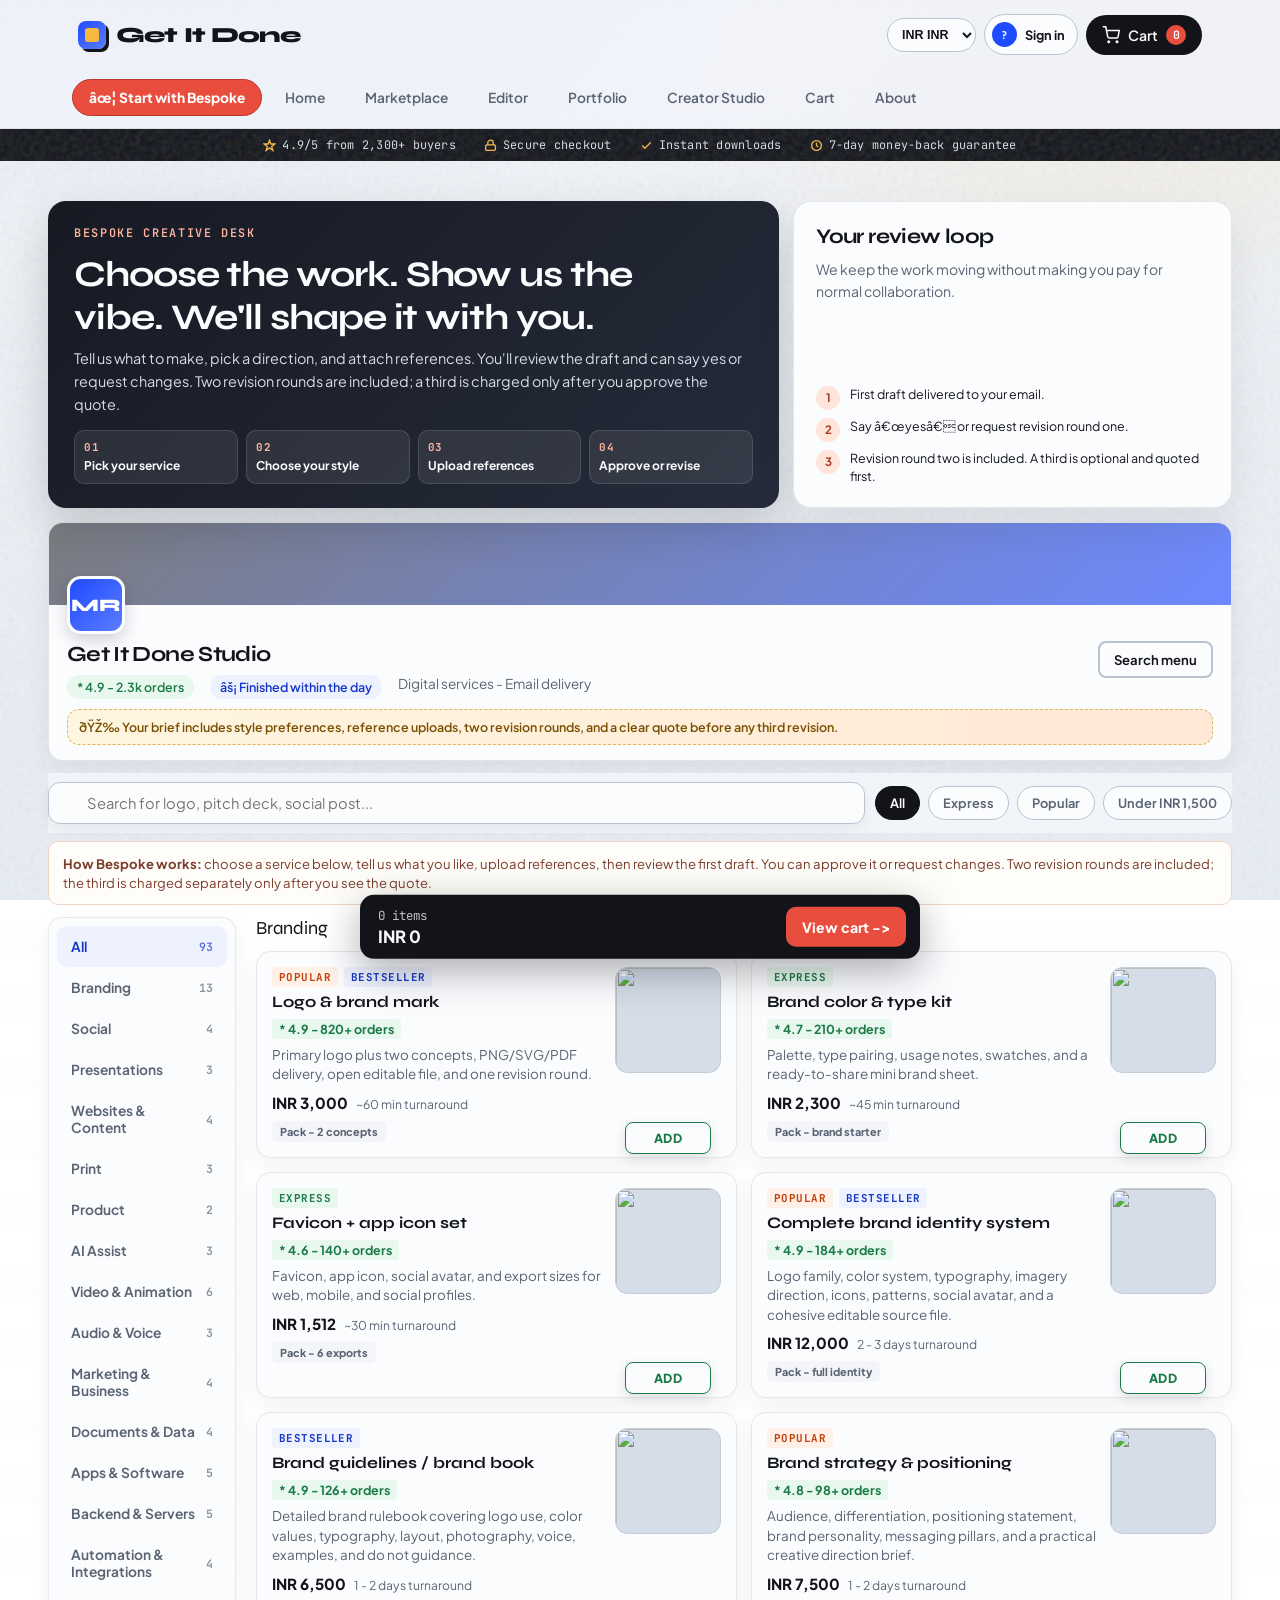
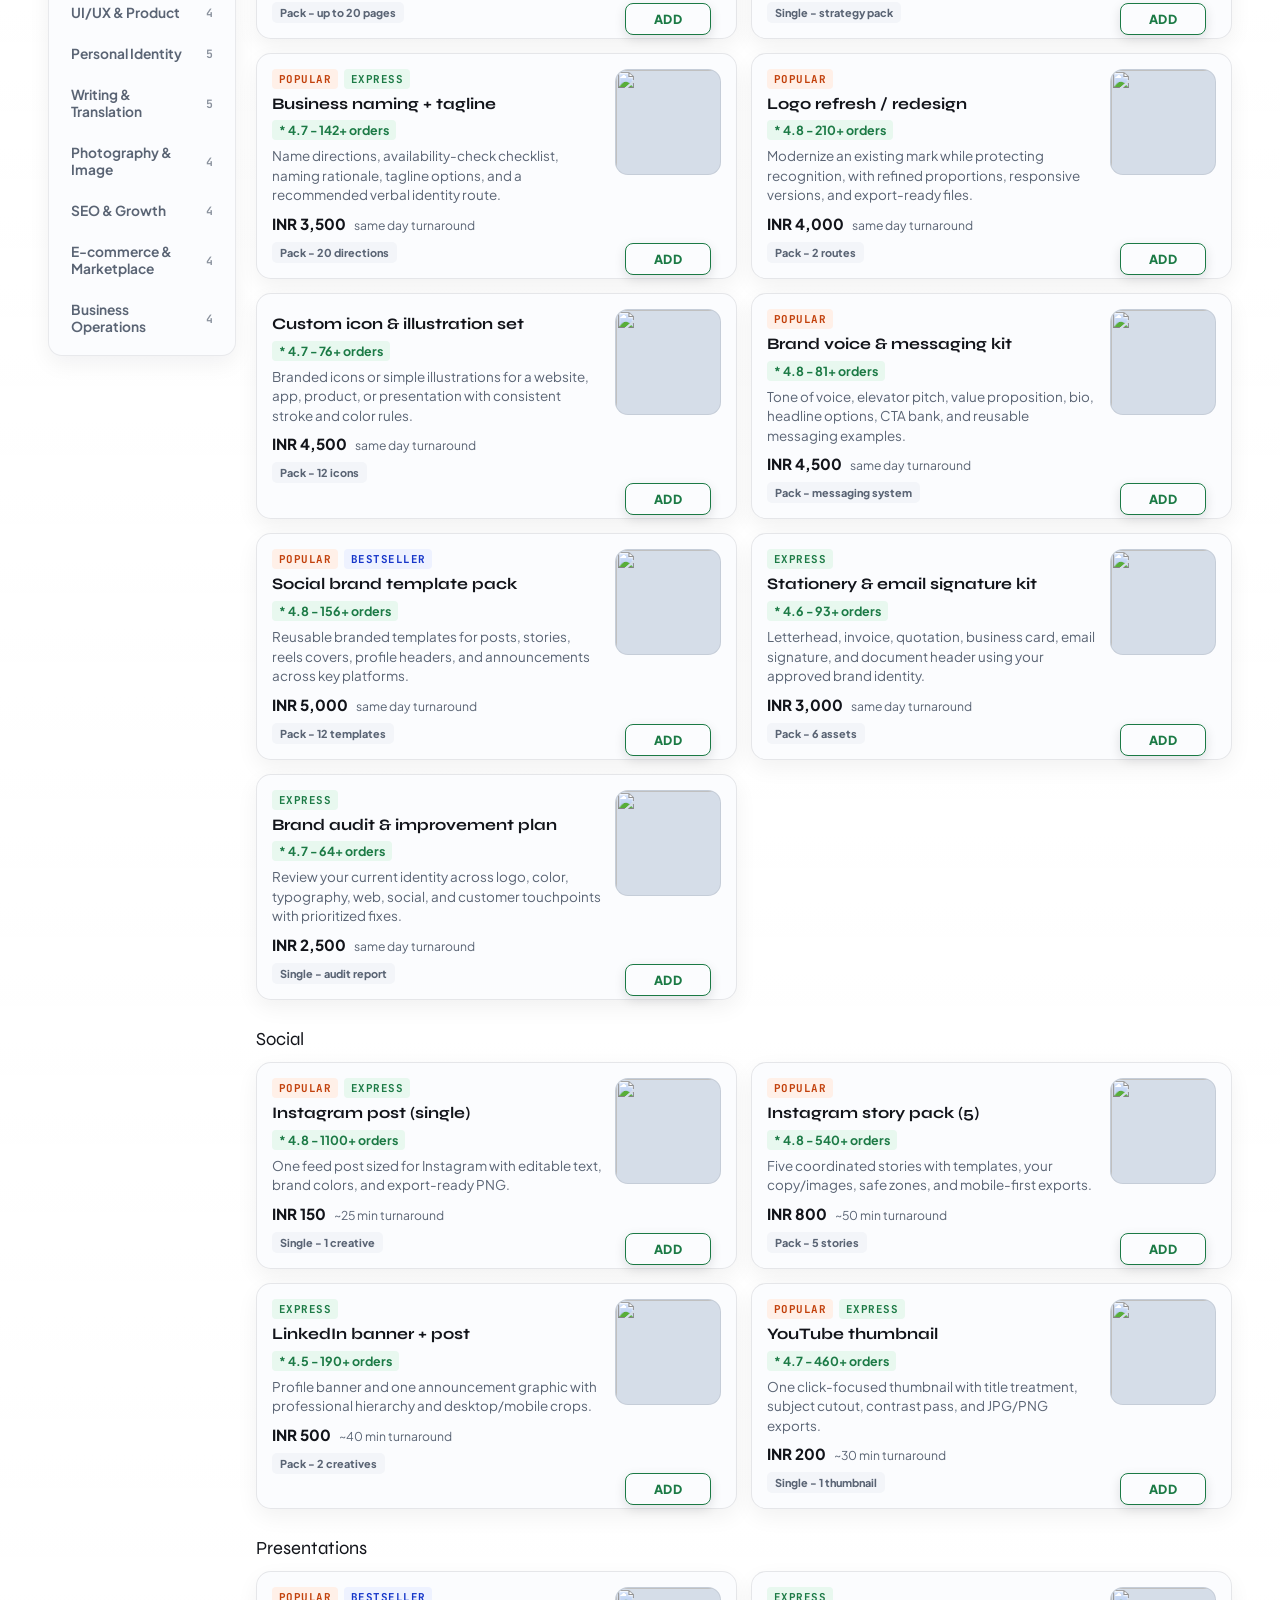
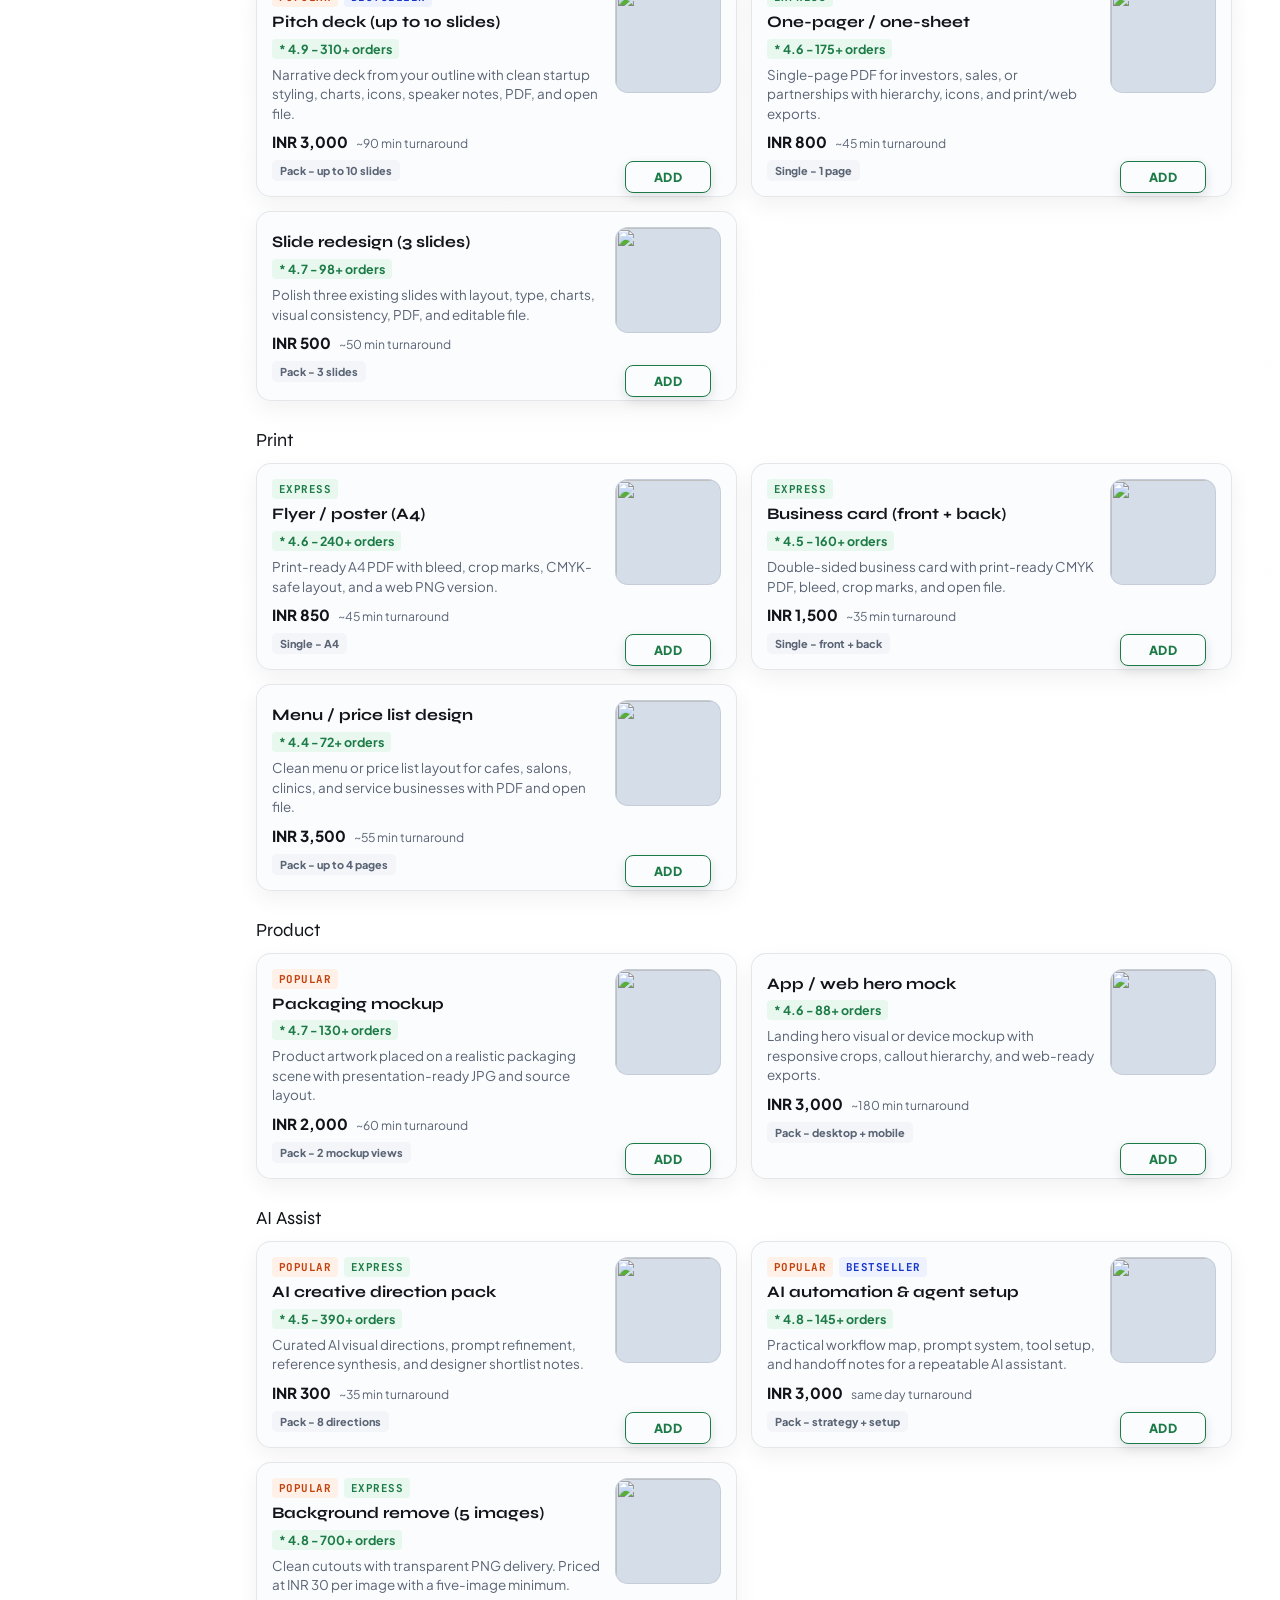
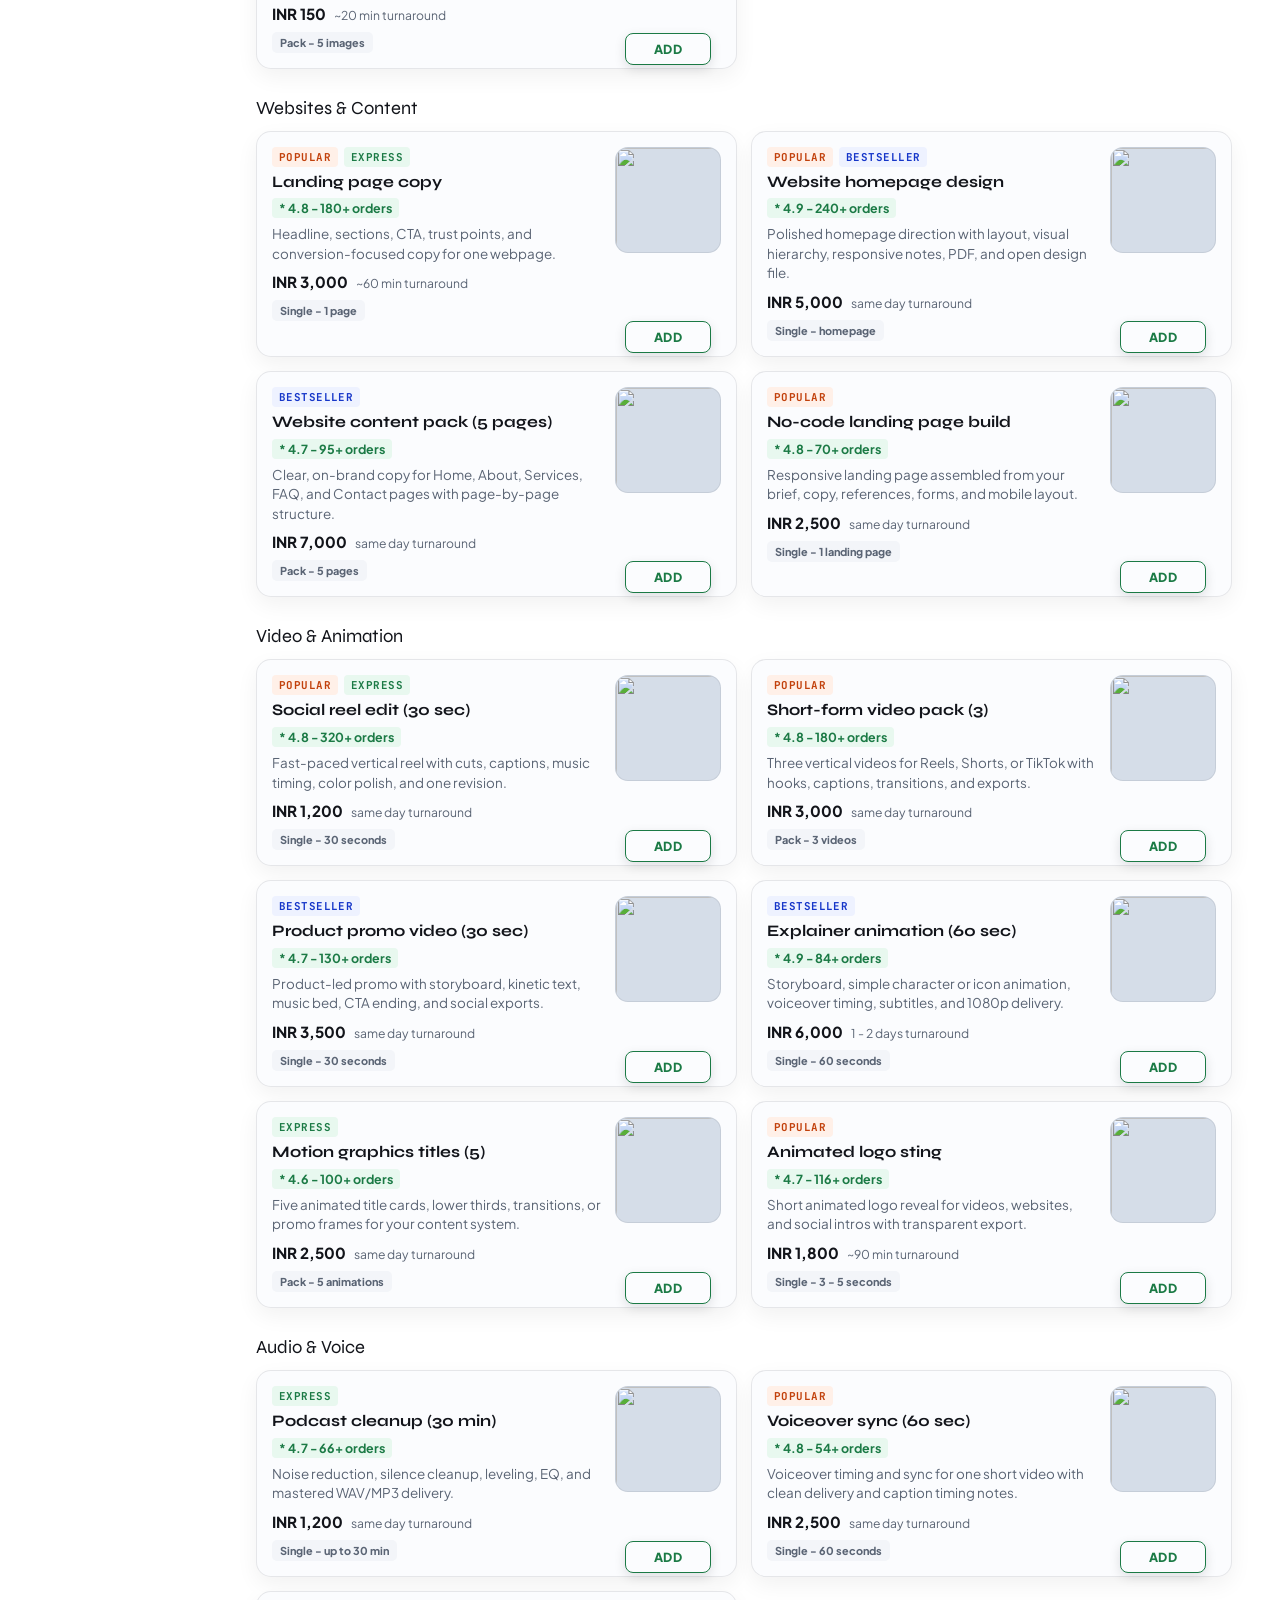
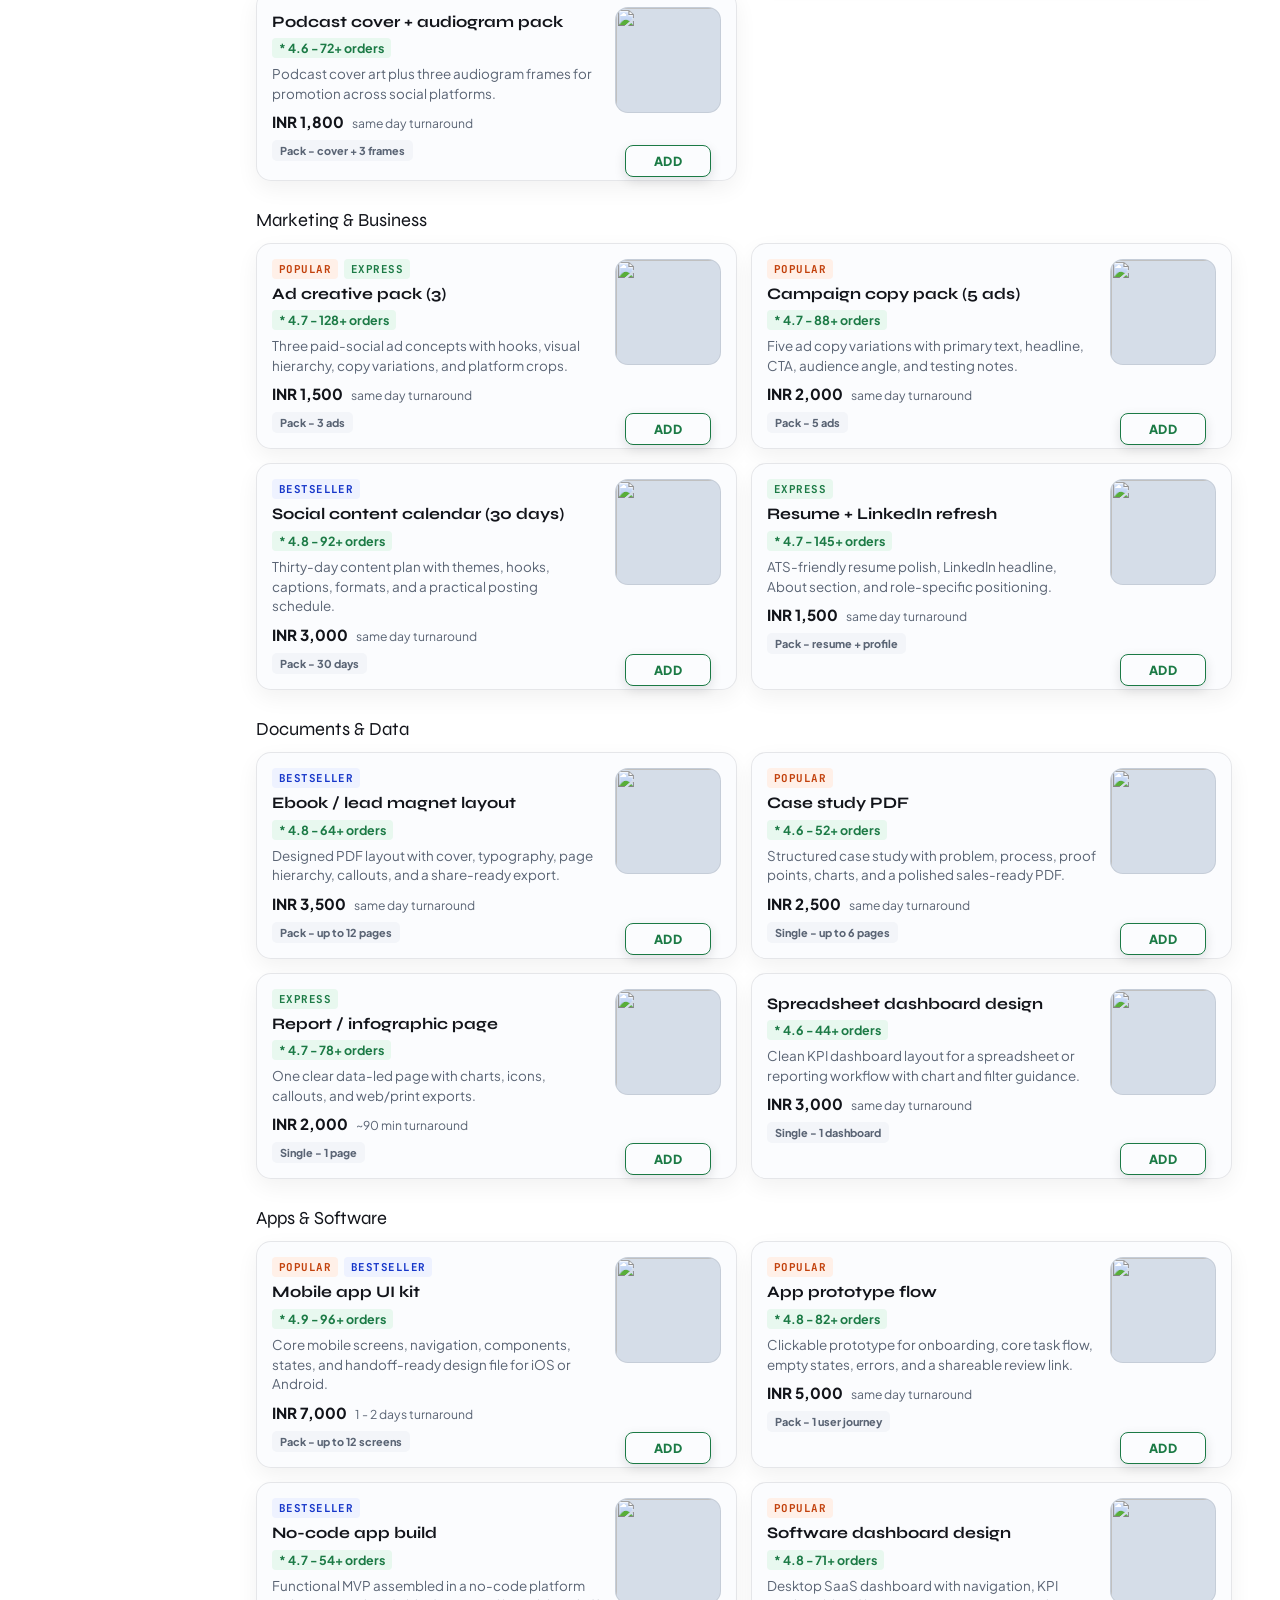
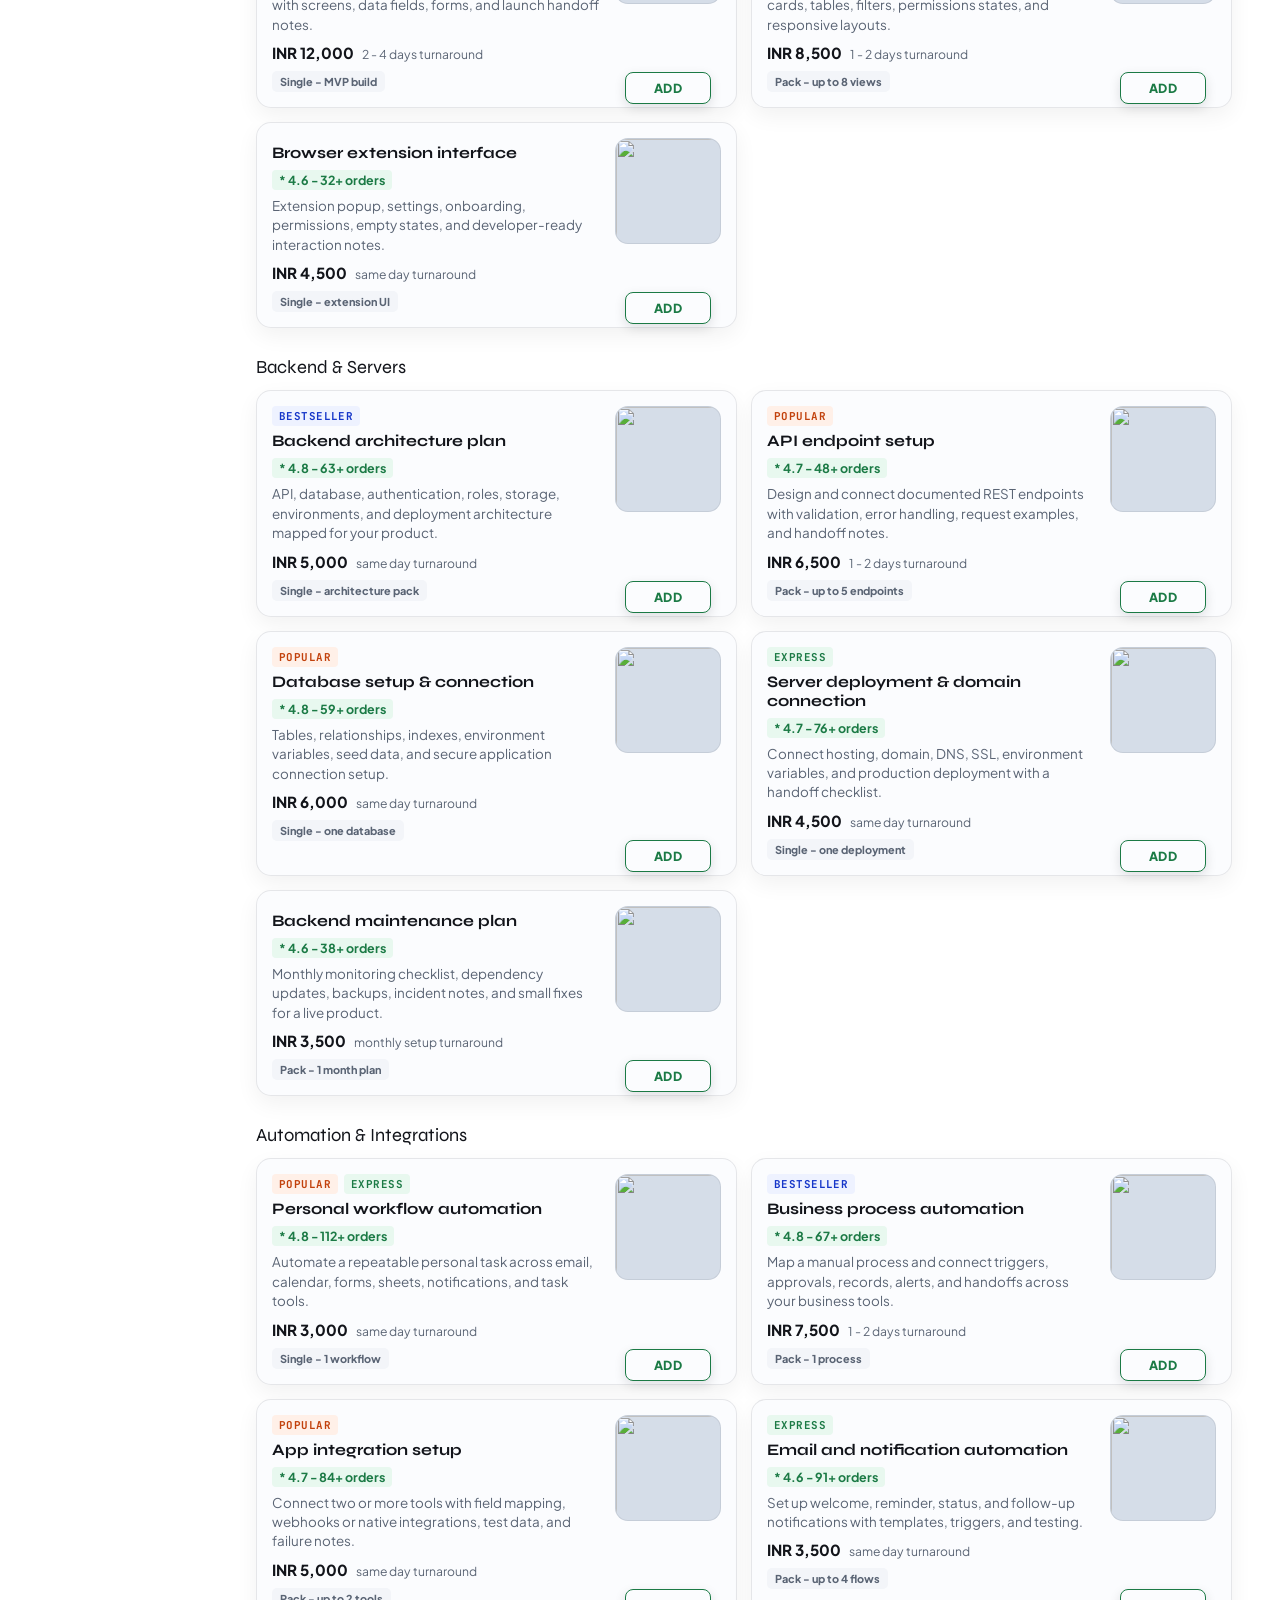
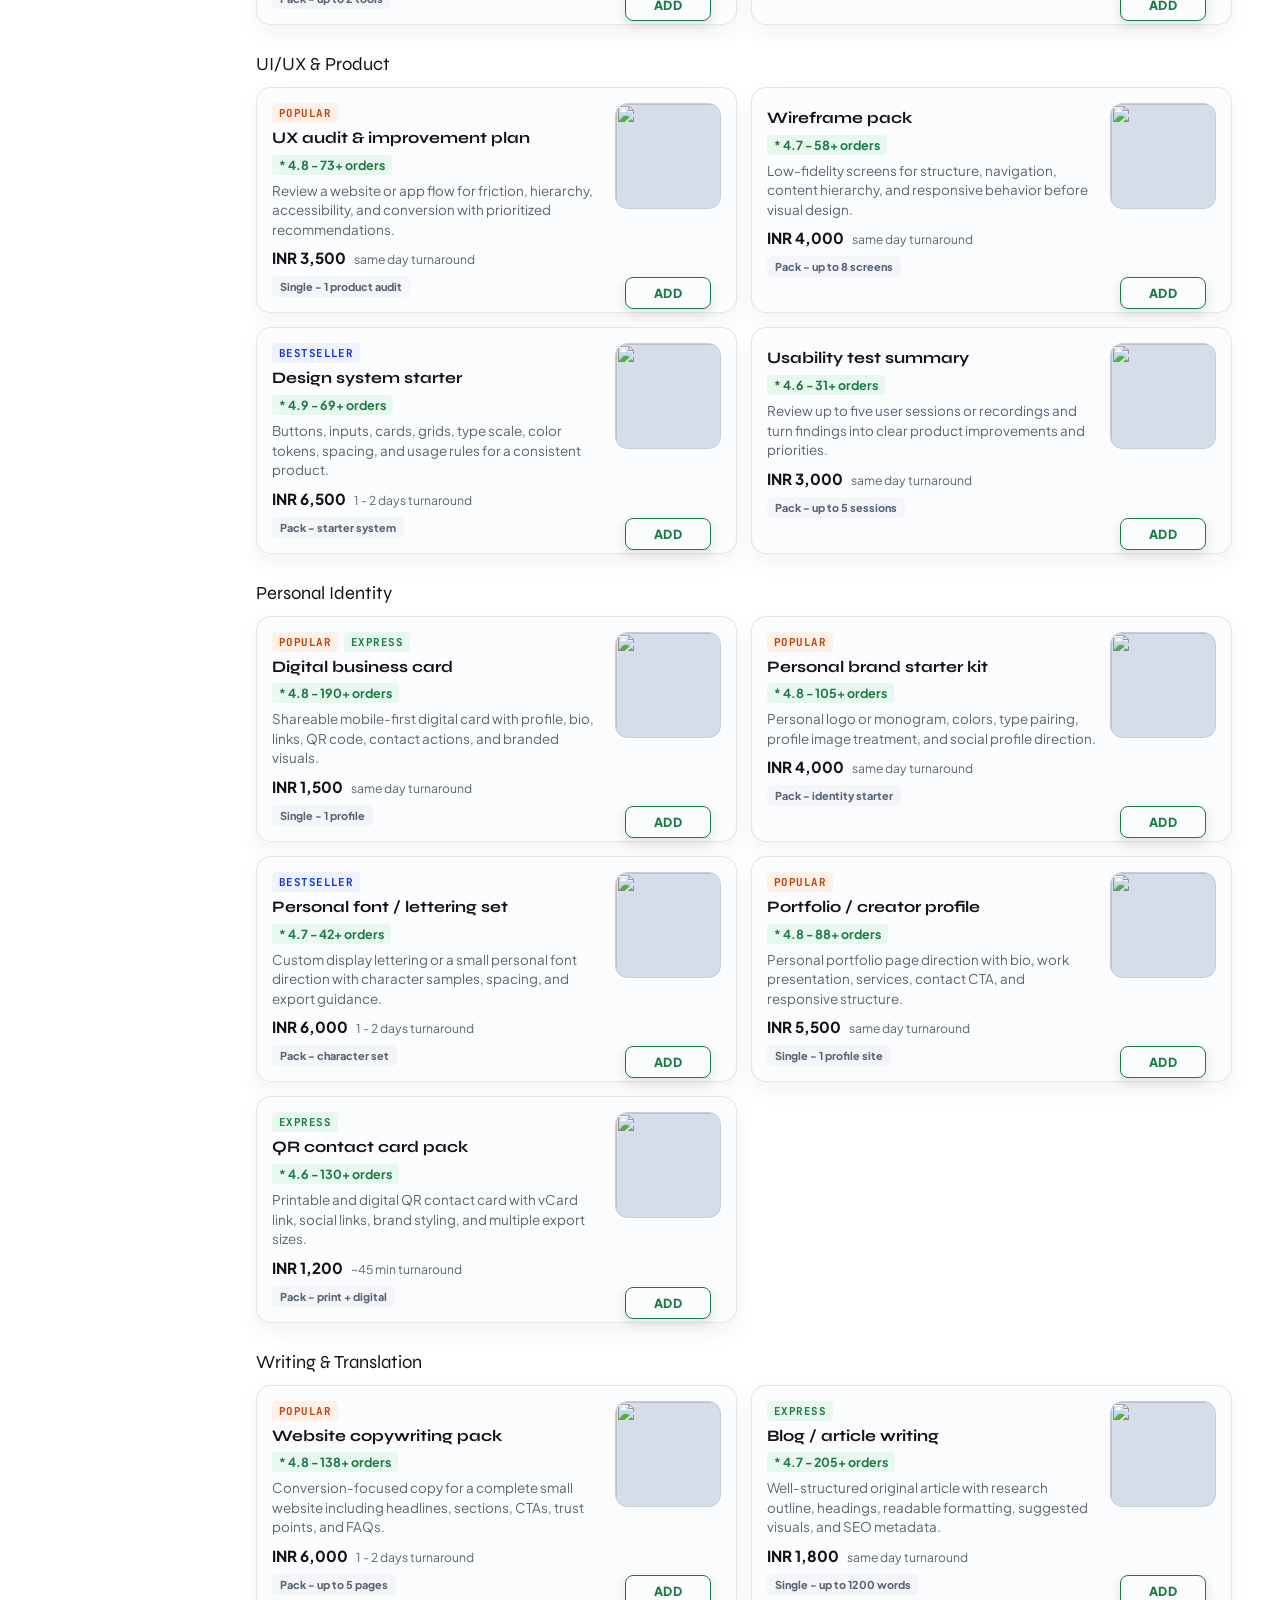
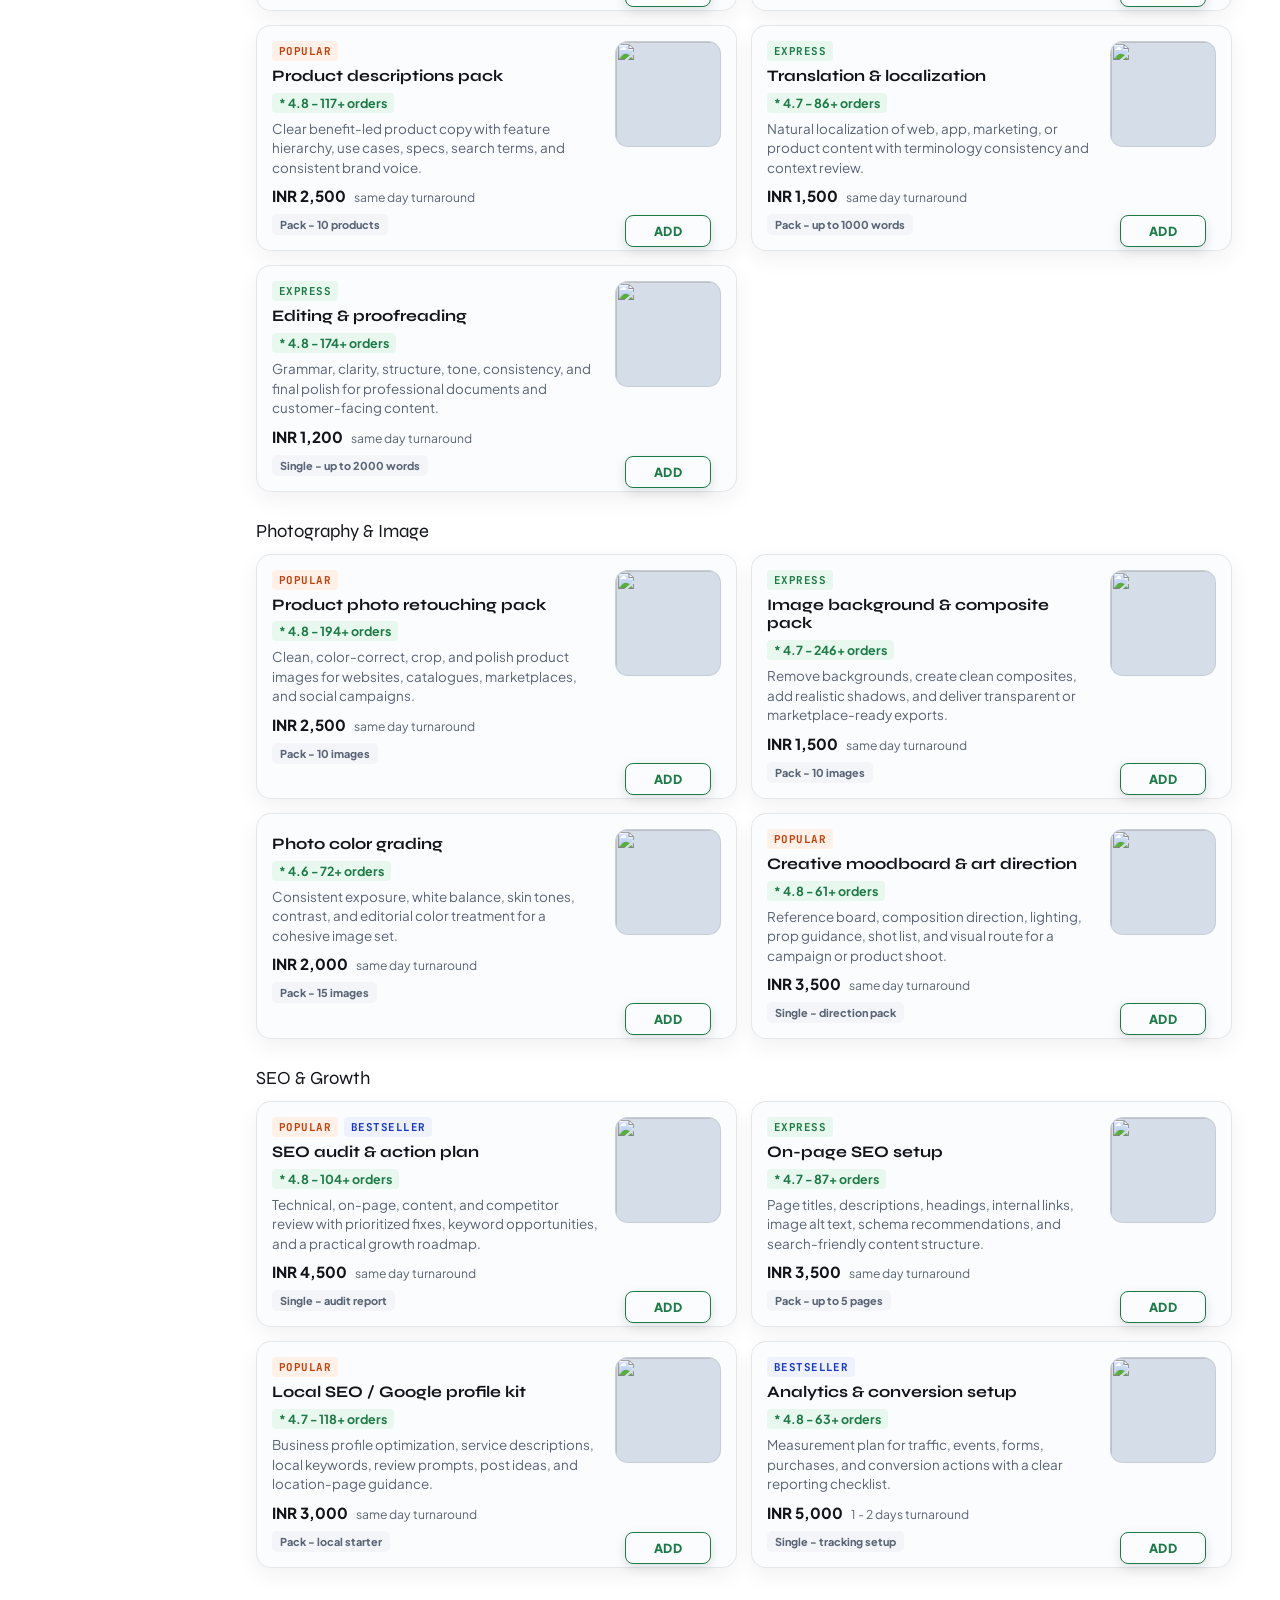
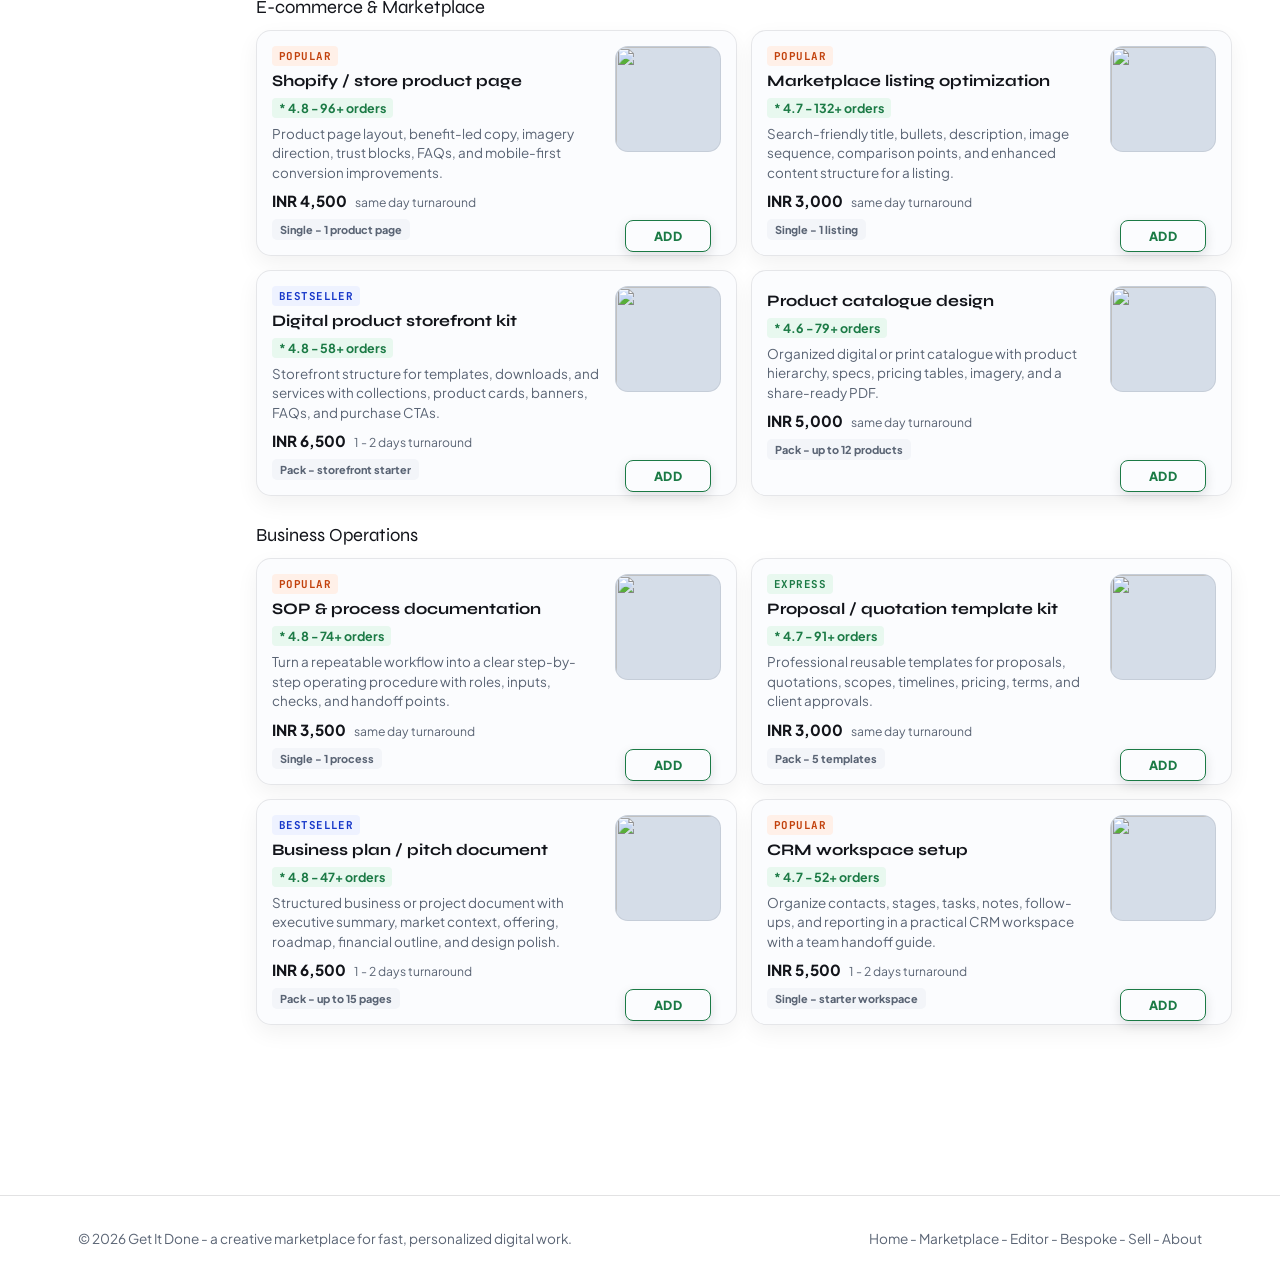
==== index.html @ 89825790 "Fix editor layout and text rendering" ====
<!DOCTYPE html>
<html lang="en">
<head>
<meta charset="UTF-8">
<meta name="viewport" content="width=device-width, initial-scale=1.0">
<title>Get It Done | Fast personalized digital work</title>
<link rel="preconnect" href="https://fonts.googleapis.com">
<link rel="preconnect" href="https://fonts.gstatic.com" crossorigin>
<link href="https://fonts.googleapis.com/css2?family=JetBrains+Mono:wght@400;500;600&family=Plus+Jakarta+Sans:wght@400;500;600;700&family=Syne:wght@600;700;800&display=swap" rel="stylesheet">
<script src="https://cdnjs.cloudflare.com/ajax/libs/fabric.js/5.3.0/fabric.min.js"></script>
<script src="https://sdk.cashfree.com/js/v3/cashfree.js"></script>
<style>

  :root{
    --bg:#E8EDF4;
    --bg-deep:#D5DDE8;
    --ink:#12141A;
    --ink-soft:#5A6474;
    --line:#B8C2D1;
    --white:#FBFCFE;
    --cobalt:#1F4BFF;
    --cobalt-deep:#1636C9;
    --amber:#F5B942;
    --coral:#E84D3D;
    --mist:rgba(251,252,254,0.72);
    --radius:12px;
    --shadow:0 18px 40px rgba(18,20,26,0.08);
  }
  *{box-sizing:border-box;}
  html{scroll-behavior:smooth;}
  body{
    margin:0;
    color:var(--ink);
    font-family:'Plus Jakarta Sans',sans-serif;
    -webkit-font-smoothing:antialiased;
    background:
      radial-gradient(1200px 600px at 12% -10%, rgba(31,75,255,0.14), transparent 55%),
      radial-gradient(900px 500px at 88% 8%, rgba(245,185,66,0.16), transparent 50%),
      linear-gradient(180deg, #F2F5FA 0%, var(--bg) 40%, #E4EAF3 100%);
    background-attachment:fixed;
    min-height:100vh;
  }
  body::before{
    content:'';
    position:fixed;inset:0;pointer-events:none;z-index:0;opacity:0.35;
    background-image:url("data:image/svg+xml,%3Csvg viewBox='0 0 200 200' xmlns='http://www.w3.org/2000/svg'%3E%3Cfilter id='n'%3E%3CfeTurbulence type='fractalNoise' baseFrequency='0.85' numOctaves='4' stitchTiles='stitch'/%3E%3C/filter%3E%3Crect width='100%25' height='100%25' filter='url(%23n)' opacity='0.45'/%3E%3C/svg%3E");
  }
  h1,h2,h3,.display{
    font-family:'Syne',sans-serif;
    letter-spacing:-0.03em;
    margin:0;
    font-weight:700;
  }
  .mono{font-family:'JetBrains Mono',monospace;}
  a{color:inherit;}
  button{font-family:'Plus Jakarta Sans',sans-serif;cursor:pointer;}
  :focus-visible{outline:3px solid var(--cobalt);outline-offset:2px;}
  .skip-link{position:fixed;left:16px;top:-60px;z-index:300;background:var(--ink);color:var(--white);padding:10px 14px;border-radius:0 0 8px 8px;font-weight:700;transition:top .15s ease;}
  .skip-link:focus{top:0;}
  .wrap{max-width:1180px;margin:0 auto;padding:0 28px;position:relative;z-index:1;}

  /* ---------- HEADER ---------- */
  header{
    position:sticky;top:0;z-index:50;
    backdrop-filter:blur(14px);
    background:rgba(242,245,250,0.82);
    border-bottom:1px solid rgba(18,20,26,0.08);
  }
  .headbar{
    display:flex;align-items:center;justify-content:space-between;
    padding:14px 28px;max-width:1180px;margin:0 auto;gap:16px;
  }
  .logo{
    display:flex;align-items:center;gap:10px;
    font-family:'Syne',sans-serif;font-size:1.35rem;font-weight:800;letter-spacing:-0.04em;
  }
  .logo .mark{
    width:28px;height:28px;border-radius:8px;
    background:linear-gradient(135deg,var(--cobalt),#5B7CFF);
    box-shadow:3px 3px 0 var(--ink);
    position:relative;
  }
  .logo .mark::after{
    content:'';position:absolute;inset:7px;border-radius:3px;background:var(--amber);
  }
  .cart-btn{
    display:flex;align-items:center;gap:8px;
    background:var(--ink);color:var(--white);
    border:none;padding:10px 16px;border-radius:999px;font-weight:600;font-size:0.88rem;
    transition:transform .15s ease, box-shadow .15s ease;
  }
  .cart-btn:hover{transform:translateY(-1px);box-shadow:0 8px 20px rgba(18,20,26,0.2);}
  .cart-btn .count{
    background:var(--coral);color:white;border-radius:50%;
    width:20px;height:20px;display:inline-flex;align-items:center;justify-content:center;
    font-size:0.72rem;font-family:'JetBrains Mono',monospace;
  }
  .trust-bar{
    background:var(--ink);color:#D7DCE6;
    display:flex;justify-content:center;gap:28px;flex-wrap:wrap;
    padding:8px 20px;font-size:0.74rem;font-family:'JetBrains Mono',monospace;letter-spacing:.02em;
  }
  .trust-bar span{display:flex;align-items:center;gap:6px;white-space:nowrap;}
  .trust-bar svg{flex-shrink:0;color:var(--amber);}
  nav.tabs{
    display:flex;gap:6px;overflow-x:auto;padding:10px 22px 12px;max-width:1180px;margin:0 auto;
    scrollbar-width:none;
  }
  nav.tabs::-webkit-scrollbar{display:none;}
  nav.tabs button{
    background:transparent;
    border:1px solid transparent;
    border-radius:999px;
    padding:9px 16px;
    font-weight:600;
    font-size:0.86rem;
    white-space:nowrap;
    color:var(--ink-soft);
    transition:background .15s ease, color .15s ease, border-color .15s ease;
  }
  nav.tabs button:hover{color:var(--ink);background:rgba(18,20,26,0.04);}
  nav.tabs button.active{
    background:var(--ink);
    color:var(--white);
    border-color:var(--ink);
  }
  nav.tabs button.bespoke-tab.active,
  nav.tabs button.bespoke-tab:hover{color:var(--coral);}
  nav.tabs button.bespoke-tab.active{background:var(--coral);color:white;border-color:#B83A2E;}
  nav.tabs button.bespoke-tab{color:var(--coral);font-weight:750;}

  /* ---------- GENERIC SECTIONS ---------- */
  section.page{display:none;padding:40px 0 90px;position:relative;z-index:1;}
  section.page.active{display:block;animation:fadeIn .35s ease;}
  @media (prefers-reduced-motion: reduce){section.page.active{animation:none;}}
  @keyframes fadeIn{from{opacity:0;transform:translateY(8px);}to{opacity:1;transform:translateY(0);}}
  @keyframes floaty{
    0%,100%{transform:translateY(0) rotate(var(--r,0deg));}
    50%{transform:translateY(-10px) rotate(var(--r,0deg));}
  }

  .eyebrow{
    font-family:'JetBrains Mono',monospace;
    font-size:0.74rem;text-transform:uppercase;letter-spacing:.14em;
    color:var(--cobalt-deep);font-weight:600;margin-bottom:12px;display:block;
  }
  .btn{
    display:inline-flex;align-items:center;gap:8px;
    padding:13px 22px;border-radius:10px;border:2px solid var(--ink);
    font-weight:650;font-size:0.92rem;background:transparent;color:var(--ink);
    transition:transform .12s ease, box-shadow .12s ease;
  }
  .btn:hover{transform:translate(-2px,-2px);box-shadow:4px 4px 0 var(--ink);}
  .btn-solid{background:var(--ink);color:var(--white);}
  .btn-cobalt{background:var(--cobalt);color:white;border-color:var(--cobalt-deep);}
  .btn-coral{background:var(--coral);color:white;border-color:#B83A2E;}
  .btn-sm{padding:8px 14px;font-size:0.82rem;border-radius:8px;}
  .btn-ghost{border-color:var(--line);background:var(--mist);}

  /* ---------- HOME HERO ---------- */
  .hero{
    position:relative;
    margin:0 -28px 20px;
    padding:48px 28px 56px;
    border-radius:0 0 28px 28px;
    overflow:hidden;
    background:
      linear-gradient(135deg, rgba(18,20,26,0.92) 0%, rgba(31,75,255,0.88) 55%, rgba(24,40,90,0.95) 100%);
    color:var(--white);
    min-height:min(78vh,640px);
    display:flex;align-items:center;
  }
  .hero::before{
    content:'';
    position:absolute;inset:0;
    background:
      radial-gradient(ellipse 50% 60% at 78% 40%, rgba(245,185,66,0.28), transparent 60%),
      radial-gradient(circle at 20% 80%, rgba(255,255,255,0.08), transparent 40%);
    pointer-events:none;
  }
  .hero::after{
    content:'';
    position:absolute;right:-40px;bottom:-60px;width:420px;height:420px;
    border-radius:50%;
    border:1px solid rgba(255,255,255,0.12);
    pointer-events:none;
  }
  .hero-grid{display:grid;grid-template-columns:1.15fr 0.85fr;gap:36px;align-items:center;position:relative;z-index:1;width:100%;max-width:1180px;margin:0 auto;}
  .hero .brand-lockup{
    font-family:'Syne',sans-serif;
    font-size:clamp(2.8rem, 6vw, 4.4rem);
    font-weight:800;
    letter-spacing:-0.05em;
    line-height:0.95;
    margin-bottom:18px;
  }
  .hero .brand-lockup span{
    display:block;
    color:var(--amber);
    font-style:italic;
    font-weight:700;
  }
  .hero h1{
    font-size:clamp(1.35rem, 2.4vw, 1.75rem);
    line-height:1.25;
    font-weight:600;
    letter-spacing:-0.02em;
    margin-bottom:16px;
    max-width:34ch;
    color:rgba(251,252,254,0.92);
  }
  .hero h1 em{font-style:italic;color:var(--amber);font-family:'Syne',sans-serif;}
  .hero p.lead{
    font-size:1.02rem;color:rgba(231,236,245,0.78);
    max-width:42ch;margin-bottom:26px;line-height:1.55;
  }
  .hero-ctas{display:flex;gap:12px;flex-wrap:wrap;margin-bottom:0;}
  .hero .btn{border-color:rgba(255,255,255,0.35);color:var(--white);}
  .hero .btn-solid{background:var(--white);color:var(--ink);border-color:var(--white);}
  .hero .btn-solid:hover{box-shadow:4px 4px 0 rgba(0,0,0,0.35);}
  .hero .btn-coral{background:var(--coral);border-color:#B83A2E;}
  .hero .btn-ghost{background:rgba(255,255,255,0.08);}
  .rating-pill{
    display:inline-flex;align-items:center;gap:8px;
    background:rgba(255,255,255,0.1);
    border:1px solid rgba(255,255,255,0.22);border-radius:30px;padding:7px 14px 7px 10px;
    font-size:0.8rem;font-weight:600;margin-bottom:18px;backdrop-filter:blur(8px);
  }
  .rating-pill .stars{color:var(--amber);letter-spacing:1px;}
  .rating-pill .divider{color:rgba(255,255,255,0.35);}
  .rating-pill .muted{color:rgba(231,236,245,0.7);font-weight:500;}
  .sticker-board{position:relative;height:380px;}
  .sticker{
    position:absolute;background:var(--white);border:2px solid var(--ink);border-radius:12px;
    padding:12px;width:168px;box-shadow:8px 8px 0 rgba(0,0,0,0.35);
    color:var(--ink);
    animation:floaty 6s ease-in-out infinite;
  }
  .sticker:nth-child(1){--r:-5deg;animation-delay:0s;}
  .sticker:nth-child(3){--r:4deg;animation-delay:0.8s;}
  .sticker:nth-child(5){--r:-3deg;animation-delay:1.4s;}
  .sticker img{width:100%;height:90px;object-fit:cover;border-radius:6px;display:block;margin-bottom:8px;}
  .sticker .cap{font-size:0.78rem;font-weight:700;}
  .price-tag{
    position:absolute;background:var(--amber);border:2px solid var(--ink);color:var(--ink);
    padding:4px 12px 4px 20px;border-radius:4px;font-family:'JetBrains Mono',monospace;
    font-weight:600;font-size:0.85rem;box-shadow:3px 3px 0 var(--ink);
  }
  .price-tag::before{
    content:'';position:absolute;left:7px;top:50%;transform:translateY(-50%);
    width:7px;height:7px;border-radius:50%;background:var(--white);border:1.5px solid var(--ink);
  }

  .features{display:grid;grid-template-columns:repeat(4,1fr);gap:18px;margin-top:56px;}
  .feature-card{
    border:1px solid rgba(18,20,26,0.1);border-radius:14px;padding:22px;
    background:var(--mist);backdrop-filter:blur(8px);
    transition:transform .2s ease, box-shadow .2s ease;
  }
  .feature-card:hover{transform:translateY(-3px);box-shadow:var(--shadow);}
  .feature-card .icon{width:36px;height:36px;margin-bottom:14px;}
  .feature-card h3{font-size:1.05rem;margin-bottom:8px;}
  .feature-card p{font-size:0.88rem;color:var(--ink-soft);line-height:1.5;margin:0;}

  .how{margin-top:80px;}
  .how-steps{display:grid;grid-template-columns:repeat(4,1fr);gap:0;position:relative;margin-top:32px;}
  .how-steps::before{
    content:'';position:absolute;top:22px;left:5%;right:5%;height:2px;
    background:repeating-linear-gradient(to right,var(--ink) 0 8px,transparent 8px 16px);
    opacity:0.35;
  }
  .how-step{position:relative;padding-right:20px;}
  .how-num{
    width:44px;height:44px;border-radius:50%;background:var(--cobalt);color:white;
    display:flex;align-items:center;justify-content:center;font-family:'JetBrains Mono',monospace;
    font-weight:600;position:relative;z-index:2;margin-bottom:14px;
    border:2px solid var(--ink);box-shadow:3px 3px 0 var(--ink);
  }
  .how-step h4{font-size:1rem;margin-bottom:6px;font-family:'Syne',sans-serif;}
  .how-step p{font-size:0.85rem;color:var(--ink-soft);margin:0;line-height:1.5;}

  .section-title{font-size:2rem;font-weight:700;margin-bottom:8px;}
  .section-sub{color:var(--ink-soft);max-width:560px;line-height:1.5;margin-bottom:30px;}

  /* ---------- TESTIMONIALS ---------- */
  .testimonials{margin-top:80px;}
  .testi-grid{display:grid;grid-template-columns:repeat(3,1fr);gap:18px;margin-top:28px;}
  .testi-card{
    background:var(--white);border:1px solid rgba(18,20,26,0.1);border-radius:14px;
    padding:22px;display:flex;flex-direction:column;gap:12px;box-shadow:var(--shadow);
  }
  .testi-card .stars{color:var(--amber);letter-spacing:2px;font-size:0.95rem;}
  .testi-card p{margin:0;color:var(--ink);line-height:1.55;font-size:0.93rem;}
  .testi-who{display:flex;align-items:center;gap:10px;margin-top:auto;}
  .testi-avatar{
    width:36px;height:36px;border-radius:50%;background:var(--cobalt);color:white;
    display:flex;align-items:center;justify-content:center;font-weight:700;font-size:0.85rem;flex-shrink:0;
    border:2px solid var(--ink);
  }
  .testi-who .name{font-weight:700;font-size:0.85rem;}
  .testi-who .role{font-size:0.76rem;color:var(--ink-soft);}

  /* ---------- MARKETPLACE ---------- */
  .market-toolbar{display:flex;gap:12px;flex-wrap:wrap;align-items:center;margin-bottom:26px;}
  .search-input{
    flex:1;min-width:220px;padding:12px 16px;border:2px solid var(--ink);border-radius:10px;
    font-family:'Plus Jakarta Sans',sans-serif;font-size:0.95rem;background:var(--white);
  }
  .cat-pills{display:flex;gap:8px;flex-wrap:wrap;}
  .cat-pill{
    padding:9px 16px;border:2px solid var(--ink);border-radius:30px;background:var(--white);
    font-size:0.83rem;font-weight:600;
  }
  .cat-pill.active{background:var(--ink);color:var(--white);}
  .cat-pill .n{opacity:0.6;font-family:'JetBrains Mono',monospace;font-size:0.74rem;margin-left:3px;}
  .sort-select{
    padding:10px 14px;border:2px solid var(--ink);border-radius:10px;background:var(--white);
    font-family:'Plus Jakarta Sans',sans-serif;font-weight:600;font-size:0.83rem;
  }
  .product-grid{display:grid;grid-template-columns:repeat(auto-fill,minmax(240px,1fr));gap:20px;}
  .card{
    background:var(--white);border:2px solid var(--ink);border-radius:14px;overflow:visible;
    display:flex;flex-direction:column;position:relative;
    transition:transform .15s ease,box-shadow .15s ease;
  }
  .card:hover{transform:translateY(-4px);box-shadow:6px 6px 0 var(--ink);}
  .card .thumb-wrap{position:relative;border-bottom:2px solid var(--ink);}
  .card img.thumb{width:100%;height:150px;object-fit:cover;display:block;border-radius:12px 12px 0 0;}
  .card .price-tag{top:-10px;right:12px;transform:rotate(4deg);}
  .card .ribbon{
    position:absolute;top:10px;left:-2px;background:var(--coral);color:white;
    font-family:'JetBrains Mono',monospace;font-size:0.66rem;font-weight:600;letter-spacing:.04em;
    padding:4px 10px 4px 8px;border-radius:0 4px 4px 0;box-shadow:2px 2px 0 rgba(27,27,30,0.35);
  }
  .card .body{padding:14px 16px 16px;display:flex;flex-direction:column;gap:6px;flex:1;}
  .card .cat-label{font-family:'JetBrains Mono',monospace;font-size:0.7rem;color:var(--cobalt-deep);text-transform:uppercase;letter-spacing:.06em;}
  .card h4{font-size:1rem;margin:0;font-family:'Syne',sans-serif;}
  .card .meta-row{display:flex;align-items:center;gap:6px;font-size:0.78rem;color:var(--ink-soft);}
  .card .meta-row .stars{color:var(--amber);font-size:0.82rem;letter-spacing:1px;}
  .card .seller{font-size:0.78rem;color:var(--ink-soft);}
  .card .card-actions{display:flex;gap:8px;margin-top:auto;padding-top:10px;}
  .card .card-actions .btn{flex:1;justify-content:center;padding:9px 10px;font-size:0.8rem;}
  .save-btn{border:0;background:transparent;color:var(--ink-soft);font-size:.76rem;font-weight:700;padding:5px 3px;white-space:nowrap;}
  .save-btn:hover,.save-btn.saved{color:var(--coral);}

  /* ---------- MARKETPLACE STOREFRONT ---------- */
  #page-marketplace{background:linear-gradient(180deg,rgba(255,255,255,.34),transparent 35%);}
  #page-marketplace > .wrap{max-width:1240px;}
  .marketplace-hero{display:flex;justify-content:space-between;gap:28px;align-items:flex-end;background:linear-gradient(120deg,#172033,#2A3A5A);color:var(--white);border-radius:18px;padding:28px 30px;margin-bottom:20px;box-shadow:0 18px 42px rgba(18,20,26,.16);}
  .marketplace-hero .eyebrow{color:#AFC0FF;}
  .marketplace-hero h1{font-size:clamp(1.8rem,3.5vw,3rem);max-width:14ch;margin:7px 0 9px;}
  .marketplace-hero p{color:#D7DCE6;max-width:54ch;line-height:1.5;margin:0;}
  .market-stats{display:grid;grid-template-columns:repeat(3,1fr);gap:8px;min-width:330px;}
  .market-stat{background:rgba(255,255,255,.09);border:1px solid rgba(255,255,255,.15);border-radius:11px;padding:12px 10px;}
  .market-stat strong{display:block;font-size:1.05rem;}
  .market-stat span{display:block;color:#BFC8D8;font-size:.68rem;margin-top:3px;}
  #page-marketplace .section-title{font-size:1.5rem;margin-bottom:5px;}
  #page-marketplace .section-sub{font-size:.9rem;margin-bottom:18px;}
  #page-marketplace .market-toolbar{background:var(--white);border:1px solid rgba(18,20,26,.1);border-radius:15px;padding:12px;margin-bottom:20px;box-shadow:0 8px 22px rgba(18,20,26,.05);}
  #page-marketplace .market-toolbar .search-input{border:1px solid var(--line);border-radius:9px;box-shadow:inset 0 1px 2px rgba(18,20,26,.04);}
  #page-marketplace .sort-select{border:1px solid var(--line);border-radius:9px;}
  #page-marketplace .cat-pills{flex-basis:100%;border-top:1px solid rgba(18,20,26,.08);padding-top:11px;}
  #page-marketplace .cat-pill{border:1px solid var(--line);color:var(--ink-soft);background:#F8FAFD;padding:8px 13px;}
  #page-marketplace .cat-pill:hover{border-color:var(--cobalt);color:var(--cobalt-deep);}
  #page-marketplace .cat-pill.active{background:var(--cobalt);border-color:var(--cobalt);color:var(--white);}
  #page-marketplace .product-grid{grid-template-columns:repeat(auto-fill,minmax(225px,1fr));gap:16px;}
  #page-marketplace .card{border:1px solid rgba(18,20,26,.12);border-radius:15px;box-shadow:0 7px 18px rgba(18,20,26,.055);overflow:hidden;}
  #page-marketplace .card:hover{transform:translateY(-3px);box-shadow:0 15px 28px rgba(18,20,26,.12);border-color:rgba(31,75,255,.35);}
  #page-marketplace .card .thumb-wrap{border-bottom:1px solid rgba(18,20,26,.1);background:#EEF2F7;}
  #page-marketplace .card img.thumb{height:174px;border-radius:0;}
  #page-marketplace .card .price-tag{top:12px;right:12px;transform:none;background:var(--white);color:var(--ink);border:1px solid rgba(18,20,26,.12);box-shadow:0 3px 8px rgba(18,20,26,.12);}
  #page-marketplace .card .body{padding:14px 15px 15px;gap:7px;}
  #page-marketplace .card .cat-label{font-size:.66rem;color:var(--cobalt-deep);}
  #page-marketplace .card h4{font-size:.96rem;line-height:1.25;min-height:2.4em;}
  #page-marketplace .card .meta-row{font-size:.75rem;}
  #page-marketplace .card .seller{font-size:.76rem;}
  .delivery-badge{display:inline-flex;align-self:flex-start;background:#E8F8EF;color:#1B7A45;border-radius:5px;padding:4px 7px;font-size:.68rem;font-weight:750;}
  #page-marketplace .card .card-actions .btn{border-radius:8px;}

  /* ---------- EDITOR ---------- */
  .editor-shell{display:grid;grid-template-columns:minmax(210px,230px) minmax(0,1fr) minmax(210px,230px);gap:14px;align-items:start;}
  .panel{background:var(--white);border:2px solid var(--ink);border-radius:14px;padding:16px;}
  .panel h4{font-size:0.8rem;text-transform:uppercase;letter-spacing:.08em;font-family:'JetBrains Mono',monospace;margin-bottom:12px;color:var(--ink-soft);}
  .tool-btn{
    width:100%;text-align:left;padding:10px 12px;margin-bottom:8px;border:2px solid var(--line);
    border-radius:8px;background:var(--bg);font-weight:600;font-size:0.85rem;
    display:flex;align-items:center;gap:8px;
  }
  .tool-btn:hover{border-color:var(--ink);}
  .canvas-stage{
    background:var(--bg-deep);border:2px solid var(--ink);border-radius:14px;
    display:flex;flex-direction:column;align-items:center;justify-content:center;padding:16px;min-height:560px;min-width:0;overflow:hidden;
  }
  .canvas-stage canvas{display:block;max-width:100%;height:auto;box-shadow:0 10px 26px rgba(18,20,26,.22);}
  .row2{display:flex;gap:8px;}
  .row2 .tool-btn{flex:1;text-align:center;justify-content:center;}
  input[type=color]{width:100%;height:38px;border:2px solid var(--line);border-radius:6px;padding:2px;background:var(--white);}
  input[type=range]{width:100%;}
  .stock-results{display:grid;grid-template-columns:repeat(2,1fr);gap:8px;margin-top:10px;max-height:220px;overflow-y:auto;}
  .stock-results img{width:100%;height:60px;object-fit:cover;border-radius:5px;border:2px solid var(--ink);}
  .field{margin-bottom:12px;}
  .field label{display:block;font-size:0.78rem;font-weight:600;margin-bottom:5px;color:var(--ink-soft);}
  .field input, .field select, .field textarea{
    width:100%;padding:9px 11px;border:2px solid var(--line);border-radius:8px;font-family:'Plus Jakarta Sans',sans-serif;font-size:0.88rem;background:var(--bg);
  }
  .editor-note{font-size:0.76rem;color:var(--ink-soft);line-height:1.5;margin-top:10px;background:var(--bg);padding:10px;border-radius:8px;border:1px dashed var(--line);}
  .brand-kit{background:linear-gradient(135deg,#F5F7FF,#FFF8F1);border:1px solid var(--line);border-radius:10px;padding:11px;margin-bottom:14px;}
  .brand-kit h5{font-size:.74rem;text-transform:uppercase;letter-spacing:.07em;margin:0 0 8px;font-family:'JetBrains Mono',monospace;}
  .brand-logo-preview{width:48px;height:48px;object-fit:contain;border:1px dashed var(--line);border-radius:8px;background:var(--white);display:block;margin-bottom:8px;}
  .brand-swatches{display:flex;gap:6px;flex-wrap:wrap;margin:8px 0;}
  .brand-kit .row2 input[type=color]{height:28px;min-width:0;padding:1px;border:1px solid var(--line);}
  .brand-swatch{width:25px;height:25px;border-radius:6px;border:2px solid var(--white);box-shadow:0 0 0 1px var(--line);cursor:pointer;}
  .brand-swatch.active{box-shadow:0 0 0 2px var(--cobalt);}
  .alignment-grid{display:grid;grid-template-columns:repeat(3,1fr);gap:6px;margin-bottom:10px;}
  .alignment-grid .tool-btn{margin:0;padding:8px 4px;font-size:.72rem;justify-content:center;text-align:center;}

ï»¿  /* ---------- BESPOKE (Swiggy-style services) ---------- */
  .file-drop{
    border:2px dashed var(--line);border-radius:10px;padding:20px;text-align:center;font-size:0.85rem;color:var(--ink-soft);
    cursor:pointer;background:var(--bg);
  }
  .file-drop.has-files{border-color:var(--cobalt);color:var(--cobalt-deep);}

  #page-bespoke{padding-bottom:110px;}
  .bespoke-intro{display:grid;grid-template-columns:1.15fr .85fr;gap:20px;align-items:stretch;margin-bottom:18px;}
  .bespoke-promise{background:linear-gradient(135deg,#FFF4EC,#FFFDF9);border:2px solid var(--coral);border-radius:18px;padding:26px;box-shadow:var(--shadow);}
  .bespoke-promise h1{font-size:clamp(1.7rem,3vw,2.55rem);max-width:16ch;margin:8px 0 12px;}
  .bespoke-promise p{color:var(--ink-soft);line-height:1.6;max-width:58ch;margin:0 0 18px;}
  .promise-points{display:grid;grid-template-columns:repeat(2,1fr);gap:9px;margin-top:18px;}
  .promise-point{background:rgba(255,255,255,.7);border:1px solid #F0C4B5;border-radius:10px;padding:10px 11px;font-size:.8rem;font-weight:700;line-height:1.35;}
  .promise-point span{display:block;color:var(--coral);font-family:'JetBrains Mono',monospace;font-size:.68rem;text-transform:uppercase;letter-spacing:.08em;margin-bottom:3px;}
  .revision-card{background:var(--ink);color:var(--white);border-radius:18px;padding:24px;display:flex;flex-direction:column;justify-content:space-between;}
  .revision-card h3{font-size:1.3rem;margin-bottom:10px;}
  .revision-card p{color:#D7DCE6;line-height:1.55;font-size:.88rem;margin:0;}
  .revision-steps{display:grid;gap:10px;margin-top:18px;}
  .revision-step{display:flex;gap:10px;align-items:flex-start;font-size:.82rem;line-height:1.4;}
  .revision-step b{display:flex;align-items:center;justify-content:center;flex:0 0 24px;height:24px;border-radius:50%;background:var(--amber);color:var(--ink);font-size:.72rem;}
  .reference-list{font-size:.78rem;color:var(--ink-soft);line-height:1.4;margin-top:6px;}
  .reference-list.has-files{color:var(--cobalt-deep);font-weight:650;}
  .svc-policy{margin:0 0 16px;padding:12px 14px;border:1px solid #F0C4B5;border-radius:10px;background:#FFF8F4;color:#7A3D2C;font-size:.82rem;line-height:1.45;}
  .studio-banner{
    background:var(--white);
    border:1px solid rgba(18,20,26,0.1);
    border-radius:18px;
    overflow:hidden;
    box-shadow:var(--shadow);
    margin-bottom:18px;
  }
  .studio-cover{
    height:120px;
    background:
      linear-gradient(135deg, rgba(18,20,26,0.55), rgba(31,75,255,0.65)),
      url('https://picsum.photos/seed/studiobanner/1200/280') center/cover;
  }
  .studio-body{padding:0 22px 20px;position:relative;}
  .studio-logo{
    width:72px;height:72px;border-radius:14px;border:3px solid var(--white);
    background:linear-gradient(135deg,var(--cobalt),#5B7CFF);
    box-shadow:0 6px 16px rgba(18,20,26,0.18);
    margin-top:-36px;display:flex;align-items:center;justify-content:center;
    color:white;font-family:'Syne',sans-serif;font-weight:800;font-size:1.4rem;
  }
  .studio-title-row{display:flex;justify-content:space-between;align-items:flex-start;gap:16px;margin-top:10px;flex-wrap:wrap;}
  .studio-title-row h2{font-size:1.65rem;}
  .studio-meta{display:flex;flex-wrap:wrap;gap:10px 16px;margin-top:8px;font-size:0.85rem;color:var(--ink-soft);}
  .studio-meta .pill{
    display:inline-flex;align-items:center;gap:5px;
    background:#EEF2FF;color:var(--cobalt-deep);padding:4px 10px;border-radius:999px;font-weight:600;font-size:0.78rem;
  }
  .studio-meta .pill.green{background:#E8F8EF;color:#1B7A45;}
  .studio-offers{
    margin-top:14px;padding:12px 14px;border-radius:12px;
    background:linear-gradient(90deg,#FFF6E0,#FFE8D6);
    border:1px dashed #E0B45A;font-size:0.84rem;font-weight:600;color:#7A4E00;
  }
  .svc-toolbar{display:flex;gap:10px;flex-wrap:wrap;align-items:center;margin-bottom:16px;position:sticky;top:118px;z-index:20;padding:10px 0;background:rgba(242,245,250,0.92);backdrop-filter:blur(10px);}
  .svc-search{
    flex:1;min-width:200px;padding:11px 14px 11px 38px;border:1.5px solid var(--line);border-radius:12px;
    font-family:'Plus Jakarta Sans',sans-serif;font-size:0.92rem;background:var(--white);
  }
  .svc-filters{display:flex;gap:8px;flex-wrap:wrap;}
  .svc-filter{
    padding:8px 14px;border-radius:999px;border:1.5px solid var(--line);background:var(--white);
    font-size:0.8rem;font-weight:650;color:var(--ink-soft);
  }
  .svc-filter.active{border-color:var(--ink);background:var(--ink);color:var(--white);}
  .svc-layout{display:grid;grid-template-columns:188px 1fr;gap:20px;align-items:start;}
  .svc-cats{
    position:sticky;top:180px;
    background:var(--white);border-radius:14px;border:1px solid rgba(18,20,26,0.08);
    padding:8px;box-shadow:var(--shadow);
  }
  .svc-cat{
    width:100%;text-align:left;padding:12px 14px;border:none;background:transparent;
    border-radius:10px;font-weight:650;font-size:0.86rem;color:var(--ink-soft);
    display:flex;justify-content:space-between;align-items:center;gap:8px;
  }
  .svc-cat .n{font-family:'JetBrains Mono',monospace;font-size:0.72rem;opacity:0.7;}
  .svc-cat.active{background:#EEF2FF;color:var(--cobalt-deep);}
  .svc-menu{display:grid;grid-template-columns:repeat(2,minmax(0,1fr));gap:14px;align-items:stretch;}
  .svc-menu > .empty-state{grid-column:1/-1;}
  .svc-section-title{
    grid-column:1/-1;font-family:'Syne',sans-serif;font-size:1.15rem;margin:10px 0 -2px;padding-top:4px;
    border-top:0;
  }
  .hero .brand-tagline{font:600 .72rem 'JetBrains Mono',monospace;letter-spacing:.08em;text-transform:uppercase;color:rgba(231,236,245,.72);margin:8px 0 18px;}
  .head-actions{display:flex;align-items:center;gap:8px;}
  .currency-select{border:1px solid var(--line);background:var(--white);border-radius:999px;padding:8px 10px;font-weight:750;font-size:.78rem;color:var(--ink);}
  .account-btn{display:inline-flex;align-items:center;gap:8px;border:1px solid var(--line);background:var(--white);color:var(--ink);border-radius:999px;padding:7px 12px 7px 7px;font-weight:700;font-size:.8rem;}
  .account-avatar{width:25px;height:25px;border-radius:50%;display:inline-flex;align-items:center;justify-content:center;background:var(--cobalt);color:white;font-size:.68rem;font-family:'JetBrains Mono',monospace;}
  .account-btn:hover{border-color:var(--cobalt);color:var(--cobalt-deep);}
  .svc-section-title:first-child{padding-top:0;margin-top:0;}
  .svc-item{
    display:grid;grid-template-columns:1fr 106px;gap:13px;
    padding:15px;border:1px solid rgba(18,20,26,0.09);border-radius:15px;
    background:var(--white);box-shadow:0 8px 22px rgba(18,20,26,0.055);min-height:190px;
    transition:transform .15s ease,box-shadow .15s ease,border-color .15s ease;
  }
  .svc-item:hover{transform:translateY(-2px);border-color:rgba(18,20,26,0.22);box-shadow:0 14px 30px rgba(18,20,26,0.10);}
  .svc-badges{display:flex;gap:6px;flex-wrap:wrap;margin-bottom:6px;}
  .svc-badge{
    font-size:0.68rem;font-weight:700;letter-spacing:.04em;text-transform:uppercase;
    padding:3px 7px;border-radius:4px;font-family:'JetBrains Mono',monospace;
  }
  .svc-badge.popular{background:#FFF0E8;color:#C2410C;}
  .svc-badge.express{background:#E8F8EF;color:#1B7A45;}
  .svc-badge.best{background:#EEF2FF;color:var(--cobalt-deep);}
  .svc-item h4{font-family:'Syne',sans-serif;font-size:1rem;line-height:1.18;margin:0 0 5px;}
  .svc-package{display:inline-flex;margin-top:8px;padding:4px 8px;border-radius:5px;background:#F3F5F9;color:var(--ink-soft);font-size:.68rem;font-weight:750;}
  .svc-rating{
    display:inline-flex;align-items:center;gap:4px;font-size:0.78rem;font-weight:700;
    color:#1B7A45;background:#E8F8EF;padding:2px 7px;border-radius:4px;margin-bottom:6px;
  }
  .svc-desc{font-size:0.84rem;color:var(--ink-soft);line-height:1.45;margin:0 0 8px;max-width:48ch;}
  .svc-price{font-weight:750;font-size:0.95rem;}
  .svc-eta{font-size:0.76rem;color:var(--ink-soft);margin-left:8px;}
  .svc-media{position:relative;}
  .svc-media img{
    width:106px;height:106px;object-fit:cover;border-radius:13px;
    border:1px solid rgba(18,20,26,0.08);display:block;background:var(--bg-deep);
  }
  .svc-add{
    position:absolute;left:50%;bottom:-12px;transform:translateX(-50%);
    background:var(--white);border:1.5px solid #1B7A45;color:#1B7A45;
    font-weight:800;font-size:0.78rem;letter-spacing:.04em;
    padding:7px 18px;border-radius:8px;box-shadow:0 4px 12px rgba(18,20,26,0.12);
    min-width:86px;text-align:center;
  }
  .svc-add:hover{background:#E8F8EF;}
  .svc-stepper{
    position:absolute;left:50%;bottom:-12px;transform:translateX(-50%);
    display:flex;align-items:center;gap:0;
    background:#1B7A45;color:white;border-radius:8px;overflow:hidden;
    box-shadow:0 4px 12px rgba(18,20,26,0.12);min-width:96px;
  }
  .svc-stepper button{
    background:transparent;border:none;color:white;font-weight:800;font-size:1rem;
    width:32px;height:34px;display:flex;align-items:center;justify-content:center;
  }
  .svc-stepper span{flex:1;text-align:center;font-weight:800;font-size:0.85rem;font-family:'JetBrains Mono',monospace;}

  /* ---------- BESPOKE STOREFRONT ---------- */
  #page-bespoke{background:linear-gradient(180deg,rgba(255,255,255,.22),transparent 28%);}
  #page-bespoke > .wrap{max-width:1240px;}
  #page-bespoke .bespoke-intro{grid-template-columns:1.25fr .75fr;gap:14px;margin-bottom:14px;}
  #page-bespoke .bespoke-promise{background:linear-gradient(135deg,#171A23 0%,#252B3A 100%);border:0;color:var(--white);padding:24px 26px;box-shadow:0 18px 44px rgba(18,20,26,.18);}
  #page-bespoke .bespoke-promise .eyebrow{color:#FFB49F!important;}
  #page-bespoke .bespoke-promise h1{font-size:clamp(1.6rem,3vw,2.25rem);max-width:21ch;margin:6px 0 8px;}
  #page-bespoke .bespoke-promise p{color:#D7DCE6;max-width:64ch;font-size:.9rem;margin-bottom:14px;}
  #page-bespoke .promise-points{grid-template-columns:repeat(4,1fr);gap:8px;margin-top:14px;}
  #page-bespoke .promise-point{background:rgba(255,255,255,.08);border-color:rgba(255,255,255,.13);color:#F8FAFC;padding:9px;font-size:.75rem;}
  #page-bespoke .promise-point span{color:#FFB49F;}
  #page-bespoke .revision-card{background:var(--white);color:var(--ink);border:1px solid rgba(18,20,26,.09);box-shadow:var(--shadow);padding:22px;}
  #page-bespoke .revision-card p{color:var(--ink-soft);}
  #page-bespoke .revision-steps{gap:8px;}
  #page-bespoke .revision-step{font-size:.78rem;}
  #page-bespoke .revision-step b{background:#FFE4D9;color:#A43D27;}
  #page-bespoke .studio-banner{margin-bottom:12px;border-radius:15px;box-shadow:0 8px 24px rgba(18,20,26,.07);}
  #page-bespoke .studio-cover{height:82px;}
  #page-bespoke .studio-body{padding:0 18px 15px;}
  #page-bespoke .studio-logo{width:58px;height:58px;margin-top:-29px;font-size:1.1rem;}
  #page-bespoke .studio-title-row{margin-top:7px;}
  #page-bespoke .studio-title-row h2{font-size:1.35rem;}
  #page-bespoke .studio-offers{margin-top:10px;padding:9px 11px;font-size:.78rem;}
  #page-bespoke .svc-toolbar{top:112px;padding:9px 0;margin-bottom:8px;}
  #page-bespoke .svc-search{background:var(--white);box-shadow:0 5px 15px rgba(18,20,26,.06);}
  #page-bespoke .svc-cats{top:166px;border:1px solid rgba(18,20,26,.08);box-shadow:0 8px 22px rgba(18,20,26,.06);}
  #page-bespoke .svc-policy{margin:0 0 12px;background:#FFFDF9;border-color:#F1D3C6;}

  .sticky-cart{
    position:fixed;left:50%;bottom:18px;transform:translateX(-50%) translateY(120%);
    width:min(560px,calc(100% - 28px));
    background:var(--ink);color:var(--white);border-radius:14px;
    padding:12px 14px 12px 18px;display:flex;align-items:center;justify-content:space-between;gap:12px;
    z-index:90;box-shadow:0 12px 40px rgba(18,20,26,0.35);
    transition:transform .25s ease;cursor:pointer;
  }
  .sticky-cart.show{transform:translateX(-50%) translateY(0);}
  .sticky-cart .sc-left{display:flex;flex-direction:column;gap:2px;}
  .sticky-cart .sc-count{font-size:0.78rem;opacity:0.75;font-family:'JetBrains Mono',monospace;}
  .sticky-cart .sc-total{font-weight:750;font-size:1.05rem;}
  .sticky-cart .sc-go{
    background:var(--coral);color:white;border:none;border-radius:10px;
    padding:11px 16px;font-weight:750;font-size:0.88rem;white-space:nowrap;
  }

  .svc-modal-backdrop{
    position:fixed;inset:0;background:rgba(18,20,26,0.45);z-index:100;
    display:none;align-items:flex-end;justify-content:center;
  }
  .svc-modal-backdrop.open{display:flex;}
  .svc-sheet{
    background:var(--white);width:min(520px,100%);border-radius:18px 18px 0 0;
    padding:22px 22px 28px;max-height:85vh;overflow:auto;
    animation:fadeIn .25s ease;
  }
  .svc-sheet h3{font-size:1.2rem;margin-bottom:4px;}
  .svc-sheet .sheet-sub{color:var(--ink-soft);font-size:0.88rem;margin-bottom:16px;}
  .svc-sheet-actions{display:flex;gap:10px;margin-top:14px;}
  .svc-sheet-actions .btn{flex:1;justify-content:center;}

  @media(max-width:860px){
    .svc-layout{grid-template-columns:1fr;}
    .svc-cats{display:flex;overflow-x:auto;position:static;gap:6px;padding:8px;scrollbar-width:none;}
    .svc-cat{white-space:nowrap;width:auto;}
    .svc-toolbar{top:100px;}
    .svc-menu{grid-template-columns:1fr;}
    .svc-section-title{margin-top:6px;}
    #page-bespoke .bespoke-intro{grid-template-columns:1fr;}
    #page-bespoke .promise-points{grid-template-columns:repeat(4,1fr);}
  }

  /* ---------- SELL ---------- */
  .sell-wrap{display:grid;grid-template-columns:1fr 1fr;gap:30px;}
  .sell-form{background:var(--white);border:2px solid var(--ink);border-radius:14px;padding:28px;}
  .sell-preview{background:var(--bg-deep);border:2px dashed var(--line);border-radius:14px;padding:20px;display:flex;flex-direction:column;}
  .sell-preview img{max-width:100%;border-radius:10px;border:2px solid var(--ink);margin-bottom:14px;}

  /* ---------- CART ---------- */
  .cart-layout{display:grid;grid-template-columns:1.4fr 0.9fr;gap:30px;}
  .cart-line{
    display:flex;gap:14px;align-items:center;border-bottom:1px dashed var(--line);padding:14px 0;
  }
  .cart-line img{width:64px;height:64px;object-fit:cover;border-radius:8px;border:2px solid var(--ink);}
  .cart-line .info{flex:1;}
  .cart-line .info .t{font-weight:700;font-size:0.92rem;}
  .cart-line .info .s{font-size:0.78rem;color:var(--ink-soft);}
  .qty-ctrl{display:flex;align-items:center;gap:8px;}
  .qty-ctrl button{width:26px;height:26px;border:2px solid var(--ink);border-radius:6px;background:var(--white);font-weight:700;}
  .receipt{
    background:var(--white);border:2px solid var(--ink);border-radius:10px;padding:26px;
    font-family:'JetBrains Mono',monospace;font-size:0.85rem;
    box-shadow:var(--shadow);
  }
  .receipt hr{border:none;border-top:1px dashed var(--ink);margin:12px 0;}
  .receipt .rline{display:flex;justify-content:space-between;margin-bottom:6px;}
  .receipt .total{font-weight:700;font-size:1rem;}
  .empty-state{
    border:2px dashed var(--line);border-radius:14px;padding:50px 20px;text-align:center;color:var(--ink-soft);
    background:var(--mist);
  }
  .trust-list{list-style:none;margin:16px 0 0;padding:0;display:flex;flex-direction:column;gap:9px;}
  .trust-list li{display:flex;align-items:center;gap:9px;font-size:0.8rem;color:var(--ink-soft);font-family:'Plus Jakarta Sans',sans-serif;}
  .trust-list svg{flex-shrink:0;color:var(--cobalt);}
  .order-confirm{
    background:var(--white);border:2px solid var(--ink);border-radius:14px;padding:22px;margin-top:16px;
  }
  .order-confirm .ok-badge{
    width:40px;height:40px;border-radius:50%;background:var(--cobalt);color:white;
    display:flex;align-items:center;justify-content:center;margin-bottom:12px;border:2px solid var(--ink);
  }
  .order-confirm h4{font-size:1.05rem;margin-bottom:4px;}
  .order-confirm .ordno{font-family:'JetBrains Mono',monospace;font-size:0.78rem;color:var(--ink-soft);margin-bottom:14px;}
  .order-confirm .deliverable{
    display:flex;justify-content:space-between;align-items:center;gap:10px;
    padding:10px 0;border-top:1px dashed var(--line);font-size:0.85rem;
  }
  .order-confirm .deliverable:first-of-type{border-top:none;}

  /* ---------- ACCOUNT ---------- */
  .account-shell{display:grid;grid-template-columns:220px 1fr;gap:20px;align-items:start;}
  .account-side,.account-panel{background:var(--white);border:1px solid rgba(18,20,26,.1);border-radius:16px;box-shadow:var(--shadow);}
  .account-side{padding:18px;position:sticky;top:140px;}
  .account-profile{display:flex;align-items:center;gap:10px;padding-bottom:16px;margin-bottom:10px;border-bottom:1px solid rgba(18,20,26,.1);}
  .account-profile .account-avatar{width:42px;height:42px;font-size:.9rem;}
  .account-profile strong{display:block;font-size:.88rem;}
  .account-profile span{display:block;color:var(--ink-soft);font-size:.72rem;max-width:135px;overflow:hidden;text-overflow:ellipsis;white-space:nowrap;}
  .account-nav{display:grid;gap:5px;}
  .account-nav button{border:0;background:transparent;border-radius:8px;padding:10px;text-align:left;font-weight:650;color:var(--ink-soft);}
  .account-nav button:hover,.account-nav button.active{background:#EEF2FF;color:var(--cobalt-deep);}
  .account-panel{padding:22px;min-height:420px;}
  .account-panel h3{font-size:1.35rem;margin-bottom:5px;}
  .account-muted{color:var(--ink-soft);font-size:.84rem;line-height:1.5;}
  .account-stats{display:grid;grid-template-columns:repeat(3,1fr);gap:10px;margin:18px 0;}
  .account-stat{background:var(--bg);border-radius:11px;padding:13px;}
  .account-stat strong{display:block;font-size:1.25rem;}
  .account-stat span{color:var(--ink-soft);font-size:.72rem;}
  .account-orders{display:grid;gap:10px;margin-top:16px;}
  .account-order{display:flex;justify-content:space-between;gap:12px;align-items:center;border:1px solid var(--line);border-radius:11px;padding:13px;}
  .account-order strong{display:block;font-size:.84rem;}
  .account-order span{display:block;color:var(--ink-soft);font-size:.72rem;margin-top:3px;}
  .account-order .order-price{font-family:'JetBrains Mono',monospace;font-size:.8rem;color:var(--ink);white-space:nowrap;}
  .order-files{margin-top:8px;border-top:1px dashed var(--line);padding-top:8px;display:grid;gap:7px;}
  .order-file{display:flex;align-items:center;justify-content:space-between;gap:8px;font-size:.76rem;}
  .order-file span{color:var(--ink-soft);overflow:hidden;text-overflow:ellipsis;white-space:nowrap;}
  .email-status{font-size:.7rem;color:#1B7A45;margin-top:10px;}
  .account-empty{background:var(--bg);border-radius:12px;padding:28px;text-align:center;color:var(--ink-soft);font-size:.85rem;}
  .auth-backdrop{position:fixed;inset:0;background:rgba(18,20,26,.52);z-index:220;display:none;align-items:center;justify-content:center;padding:16px;}
  .auth-backdrop.open{display:flex;}
  .auth-sheet{width:min(440px,100%);background:var(--white);border-radius:18px;padding:26px;box-shadow:0 22px 65px rgba(0,0,0,.3);position:relative;}
  .auth-close{position:absolute;right:16px;top:14px;border:0;background:transparent;font-size:1.3rem;color:var(--ink-soft);}
  .auth-sheet h3{font-size:1.55rem;margin:7px 0 5px;}
  .auth-tabs{display:grid;grid-template-columns:1fr 1fr;background:var(--bg);border-radius:9px;padding:4px;margin:18px 0;}
  .auth-tabs button{border:0;background:transparent;padding:9px;border-radius:7px;font-weight:700;color:var(--ink-soft);}
  .auth-tabs button.active{background:var(--white);color:var(--ink);box-shadow:0 2px 8px rgba(18,20,26,.09);}
  .auth-sheet .field{margin-bottom:13px;}
  .auth-sheet .field input{background:var(--white);}
  .role-field select{width:100%;padding:10px 11px;border:2px solid var(--line);border-radius:8px;background:var(--white);font-family:'Plus Jakarta Sans',sans-serif;font-size:.88rem;}
  .creator-badge{display:inline-flex;background:#FFF0E8;color:#A43D27;border-radius:999px;padding:4px 8px;font-size:.68rem;font-weight:750;}
  .creator-table{display:grid;gap:8px;margin-top:15px;}
  .creator-row{display:grid;grid-template-columns:minmax(0,1.5fr) .7fr .7fr .8fr;align-items:center;gap:10px;border:1px solid var(--line);border-radius:10px;padding:11px;font-size:.78rem;}
  .creator-row.head{border:0;background:var(--bg);font-family:'JetBrains Mono',monospace;font-size:.65rem;color:var(--ink-soft);text-transform:uppercase;letter-spacing:.05em;}
  .creator-row strong{display:block;font-size:.82rem;}
  .creator-row span{color:var(--ink-soft);font-size:.7rem;}
  .creator-status{display:inline-flex;justify-content:center;background:#E8F8EF;color:#1B7A45;border-radius:999px;padding:4px 7px;font-size:.68rem;font-weight:750;}
  .crm-card{box-shadow:0 8px 22px rgba(18,20,26,.06);}
  .crm-card-head{display:flex;justify-content:space-between;gap:16px;align-items:flex-start;flex-wrap:wrap;}
  .crm-card-head h4{margin:7px 0 3px;font-size:1rem;}
  .crm-grid{display:grid;grid-template-columns:1.15fr .85fr;gap:18px;margin-top:16px;padding-top:14px;border-top:1px solid var(--line);}
  .crm-grid h5,.crm-card h5{margin:0 0 7px;font-size:.72rem;text-transform:uppercase;letter-spacing:.06em;color:var(--ink-soft);}
  .crm-grid p{margin:0;color:var(--ink-soft);font-size:.8rem;line-height:1.5;}
  .crm-files{display:grid;grid-template-columns:repeat(auto-fill,minmax(150px,1fr));gap:10px;margin-top:8px;}
  .crm-file{border:1px solid var(--line);border-radius:10px;padding:8px;background:var(--bg);}
  .crm-file img{width:100%;height:110px;object-fit:cover;border-radius:7px;background:var(--white);display:block;margin-bottom:7px;}
  .crm-file strong{display:block;font-size:.72rem;overflow:hidden;text-overflow:ellipsis;white-space:nowrap;}
  .crm-file a{font-size:.7rem;color:var(--cobalt-deep);}
  .crm-file-icon{display:flex;height:110px;align-items:center;justify-content:center;background:var(--white);border-radius:7px;font:700 .7rem 'JetBrains Mono',monospace;color:var(--ink-soft);margin-bottom:7px;}
  .crm-section-heading{display:flex;justify-content:space-between;gap:14px;align-items:flex-start;margin:24px 0 10px;padding-top:18px;border-top:1px solid var(--line);}
  .crm-section-heading h4{margin:0 0 5px;font-size:1.05rem;}
  .payment-review-card{border:1px solid #F0C4B7;border-radius:14px;padding:16px;margin-top:12px;background:#FFFAF8;box-shadow:0 8px 22px rgba(18,20,26,.05);}
  .payment-review-head{display:flex;justify-content:space-between;gap:14px;align-items:flex-start;}
  .payment-review-head h4{margin:5px 0 2px;font-size:1.05rem;}
  .payment-review-head p{margin:0;color:var(--ink-soft);font-size:.78rem;}
  .payment-review-amount{font:800 1.1rem 'JetBrains Mono',monospace;white-space:nowrap;}
  .payment-review-grid{display:grid;grid-template-columns:1fr 1fr;gap:18px;margin-top:16px;padding-top:14px;border-top:1px solid #F2DED7;}
  .payment-review-grid h5{margin:0 0 9px;font-size:.7rem;text-transform:uppercase;letter-spacing:.07em;color:var(--ink-soft);}
  .payment-review-grid dl{display:grid;grid-template-columns:120px 1fr;gap:8px;margin:0;font-size:.78rem;}
  .payment-review-grid dt{color:var(--ink-soft);}.payment-review-grid dd{margin:0;font-weight:650;word-break:break-word;}
  .payment-proof-image{display:block;width:min(260px,100%);max-height:240px;object-fit:contain;object-position:left top;border:1px solid var(--line);border-radius:9px;background:var(--white);}
  .payment-proof-empty{padding:18px;border:1px dashed var(--line);border-radius:9px;color:var(--ink-soft);font-size:.76rem;}
  .payment-review-actions{display:flex;gap:8px;flex-wrap:wrap;margin-top:16px;padding-top:13px;border-top:1px solid #F2DED7;}
  @media(max-width:700px){.payment-review-grid{grid-template-columns:1fr;}.payment-review-head{flex-direction:column;}.crm-section-heading{flex-direction:column;}}
  @media(max-width:700px){.crm-grid{grid-template-columns:1fr;}}
  .auth-submit{width:100%;justify-content:center;margin-top:4px;}
  .auth-note{font-size:.72rem;color:var(--ink-soft);line-height:1.45;margin:14px 0 0;}
  .payment-sheet{width:min(720px,100%);max-height:calc(100vh - 32px);overflow:auto;}
  .payment-layout{display:grid;grid-template-columns:1fr .82fr;gap:18px;margin-top:18px;}
  .payment-form{border:1px solid var(--line);border-radius:12px;padding:16px;}
  .payment-form h4,.payment-summary h4{font-size:.78rem;text-transform:uppercase;letter-spacing:.08em;font-family:'JetBrains Mono',monospace;color:var(--ink-soft);margin:0 0 12px;}
  .payment-form .field{margin-bottom:11px;}
  .payment-form .field input{background:var(--white);}
  .payment-row{display:grid;grid-template-columns:1fr 1fr;gap:10px;}
  .payment-summary{background:var(--bg);border-radius:12px;padding:16px;}
  .payment-items{display:grid;gap:9px;margin-bottom:14px;}
  .payment-item{display:flex;justify-content:space-between;gap:10px;font-size:.78rem;line-height:1.35;}
  .payment-item span:first-child{color:var(--ink-soft);}
  .payment-total{display:flex;justify-content:space-between;border-top:1px dashed var(--line);padding-top:12px;font-weight:800;font-family:'JetBrains Mono',monospace;}
  .payment-trust{display:flex;gap:7px;align-items:flex-start;color:#1B7A45;font-size:.72rem;line-height:1.4;margin-top:14px;}
  .payment-disclaimer{font-size:.7rem;line-height:1.45;color:var(--ink-soft);margin:12px 0 0;}
  .payment-methods{display:grid;grid-template-columns:1fr 1fr;gap:8px;margin:0 0 14px;}
  .payment-methods label{border:1px solid var(--line);border-radius:9px;padding:10px;font-size:.75rem;font-weight:700;cursor:pointer;background:var(--bg);}
  .payment-methods input{accent-color:var(--cobalt);margin-right:5px;}
  .manual-payment-panel{border:1px solid #BFD0FF;background:#F5F7FF;border-radius:11px;padding:13px;margin-bottom:16px;}
  .manual-payment-panel h4{color:var(--ink);margin-bottom:8px;}
  .manual-payment-details{background:var(--white);border-radius:9px;padding:11px;margin:10px 0;font-size:.78rem;line-height:1.6;word-break:break-word;}
  .manual-payment-details img{width:min(260px,100%);height:auto;max-height:260px;object-fit:contain;display:block;border-radius:8px;margin:10px auto 0;image-rendering:auto;}
  .portfolio-grid{display:grid;grid-template-columns:repeat(3,1fr);gap:18px;margin-top:28px;}
  .portfolio-card{background:var(--white);border:1px solid var(--line);border-radius:16px;overflow:hidden;box-shadow:var(--shadow);}
  .portfolio-art{height:190px;padding:20px;display:flex;align-items:flex-end;background:linear-gradient(135deg,#1f4bff,#dbe3ff 55%,#f5b942);}
  .portfolio-art.art-two{background:linear-gradient(135deg,#12141a,#e84d3d 55%,#f5b942);}
  .portfolio-art.art-three{background:linear-gradient(135deg,#e8edf4,#6f83aa 48%,#12141a);}
  .portfolio-art span{background:rgba(251,252,254,.92);border-radius:9px;padding:8px 10px;font:600 .72rem 'JetBrains Mono',monospace;}
  .portfolio-copy{padding:17px}.portfolio-copy h3{margin:0 0 7px;font-size:1rem}.portfolio-copy p{margin:0;color:var(--ink-soft);font-size:.8rem;line-height:1.5}
  .portfolio-link{display:inline-flex;margin-top:12px;color:var(--cobalt-deep);font-size:.78rem;font-weight:700;text-decoration:none}
  .portfolio-link:hover{text-decoration:underline}

  /* ---------- ABOUT ---------- */
  .about-block{max-width:760px;margin-bottom:40px;}
  .about-block p{line-height:1.7;color:var(--ink-soft);font-size:1rem;margin-bottom:14px;}
  .faq-item{border-bottom:1px solid var(--line);padding:18px 0;}
  .faq-item h4{font-size:1rem;margin-bottom:8px;font-family:'Syne',sans-serif;}
  .faq-item p{color:var(--ink-soft);font-size:0.92rem;line-height:1.6;margin:0;}

  .toast{
    position:fixed;bottom:26px;left:50%;transform:translateX(-50%) translateY(20px);
    background:var(--ink);color:var(--white);padding:14px 22px;border-radius:10px;
    font-weight:600;font-size:0.88rem;opacity:0;transition:all .25s ease;z-index:200;
    box-shadow:0 8px 24px rgba(0,0,0,0.25);
  }
  .toast.show{opacity:1;transform:translateX(-50%) translateY(0);}

  footer{border-top:1px solid rgba(18,20,26,0.12);padding:34px 0;margin-top:60px;position:relative;z-index:1;}
  footer .wrap{display:flex;justify-content:space-between;flex-wrap:wrap;gap:14px;font-size:0.85rem;color:var(--ink-soft);}

  @media(max-width:960px){
    .hero{min-height:auto;padding:36px 22px 44px;}
    .hero-grid{grid-template-columns:1fr;}
    .sticker-board{display:none;}
    .features{grid-template-columns:repeat(2,1fr);}
    .how-steps{grid-template-columns:repeat(2,1fr);row-gap:24px;}
    .how-steps::before{display:none;}
    .editor-shell{grid-template-columns:1fr;}
    .bespoke-form-wrap{grid-template-columns:1fr;}
    .sell-wrap{grid-template-columns:1fr;}
    .cart-layout{grid-template-columns:1fr;}
    .testi-grid{grid-template-columns:1fr;}
    .trust-bar{gap:14px;font-size:0.68rem;}
  }
  @media(max-width:600px){
    .wrap{padding:0 16px;}
    .headbar{padding:12px 16px;}
    .logo{font-size:1.12rem;}
    .logo .mark{width:24px;height:24px;border-radius:7px;}
    .logo .mark::after{inset:6px;}
    .account-btn{padding:6px;border-radius:50%;}
    .account-btn > span:last-child{display:none;}
    .cart-btn{padding:9px 11px;font-size:0.8rem;}
    nav.tabs{padding:8px 12px 10px;gap:3px;}
    nav.tabs button{padding:8px 12px;font-size:0.78rem;}
    .trust-bar{justify-content:flex-start;overflow:hidden;flex-wrap:nowrap;gap:18px;padding:8px 16px;}
    .trust-bar span{flex-shrink:0;}
    section.page{padding:28px 0 64px;}
    .hero{padding:30px 18px 34px;}
    .features{grid-template-columns:1fr;}
    .how-steps{grid-template-columns:1fr;}
    .market-toolbar{align-items:stretch;}
    .search-input,.sort-select{width:100%;min-width:0;}
    .cat-pills{overflow-x:auto;flex-wrap:nowrap;padding-bottom:3px;}
    .cat-pill{flex-shrink:0;}
    .canvas-stage{padding:10px;min-height:0;overflow:auto;align-items:flex-start;justify-content:flex-start;}
    .canvas-stage .canvas-container{flex-shrink:0;}
    .panel{padding:14px;}
    .cart-line{align-items:flex-start;flex-wrap:wrap;gap:10px;}
    .cart-line .info{min-width:calc(100% - 78px);}
    .cart-line .qty-ctrl{margin-left:78px;}
    .cart-line .mono[style]{margin-left:auto;}
    .cart-line .btn{margin-left:auto;}
    .svc-item{grid-template-columns:1fr 92px;gap:10px;padding:16px 0;}
    .svc-media img{width:92px;height:92px;}
    .svc-add,.svc-stepper{bottom:-10px;}
    .sticky-cart{bottom:10px;}
    .toast{width:calc(100% - 32px);text-align:center;bottom:16px;}
    .bespoke-intro{grid-template-columns:1fr;}
    .bespoke-promise,.revision-card{padding:20px;}
    .promise-points{grid-template-columns:1fr;}
    #page-bespoke .promise-points{grid-template-columns:repeat(2,1fr);}
    #page-bespoke .studio-meta span:last-child{display:none;}
    #page-bespoke .studio-title-row .btn{display:none;}
    .marketplace-hero{display:block;padding:22px 20px;}
    .marketplace-hero h1{max-width:18ch;}
    .market-stats{min-width:0;margin-top:18px;}
    #page-marketplace .product-grid{grid-template-columns:repeat(2,minmax(0,1fr));gap:10px;}
    #page-marketplace .card img.thumb{height:126px;}
    #page-marketplace .card .body{padding:11px;}
    #page-marketplace .card h4{font-size:.83rem;}
    #page-marketplace .card .card-actions{display:grid;grid-template-columns:1fr;gap:5px;}
    #page-marketplace .card .card-actions .btn{font-size:.72rem;padding:8px 5px;}
    .account-shell{grid-template-columns:1fr;}
    .account-side{position:static;}
    .account-nav{grid-template-columns:repeat(3,1fr);}
    .account-nav button{font-size:.72rem;text-align:center;padding:8px 4px;}
    .account-stats{grid-template-columns:1fr 1fr 1fr;}
    .account-panel{padding:16px;}
    .payment-layout{grid-template-columns:1fr;}
    .portfolio-grid{grid-template-columns:1fr;}
    .payment-sheet{padding:20px;}
    .creator-row{grid-template-columns:1fr 1fr;gap:7px;}
    .creator-row.head{display:none;}
  }

</style>
</head>
<body>

<a class="skip-link" href="#mainContent">Skip to content</a>

<header>
  <div class="headbar">
    <div class="logo"><span class="mark" aria-hidden="true"></span>Get It Done</div>
    <div class="head-actions">
      <select class="currency-select" id="currencySelect" aria-label="Choose currency" onchange="setCurrency(this.value)"><option value="INR">INR  INR</option><option value="USD">$ USD</option></select>
      <button class="account-btn" id="accountButton" aria-label="Open account" onclick="showAccount()"><span class="account-avatar" id="accountAvatar">?</span><span id="accountButtonLabel">Sign in</span></button>
      <button class="cart-btn" aria-label="Open cart" onclick="showPage('cart')">
        <svg width="18" height="18" viewBox="0 0 24 24" fill="none" stroke="currentColor" stroke-width="2"><circle cx="9" cy="21" r="1"/><circle cx="20" cy="21" r="1"/><path d="M1 1h4l2.68 13.39a2 2 0 0 0 2 1.61h9.72a2 2 0 0 0 2-1.61L23 6H6"/></svg>
        Cart <span class="count" id="cartCount">0</span>
      </button>
    </div>
  </div>
  <nav class="tabs" id="navTabs" aria-label="Main navigation">
    <button data-page="bespoke" class="bespoke-tab active" onclick="showPage('bespoke')">âœ¦ Start with Bespoke</button>
    <button data-page="home" onclick="showPage('home')">Home</button>
    <button data-page="marketplace" onclick="showPage('marketplace')">Marketplace</button>
    <button data-page="editor" onclick="showPage('editor')">Editor</button>
    <button data-page="portfolio" onclick="showPage('portfolio')">Portfolio</button>
    <button data-page="sell" onclick="showPage('sell')">Creator Studio</button>
    <button data-page="cart" onclick="showPage('cart')">Cart</button>
    <button data-page="about" onclick="showPage('about')">About</button>
  </nav>
</header>
<div class="trust-bar">
  <span><svg width="13" height="13" viewBox="0 0 24 24" fill="none" stroke="currentColor" stroke-width="2.4"><path d="M12 2l2.4 7.2H22l-6 4.6 2.3 7.2L12 16.4 5.7 21l2.3-7.2-6-4.6h7.6z"/></svg>4.9/5 from 2,300+ buyers</span>
  <span><svg width="13" height="13" viewBox="0 0 24 24" fill="none" stroke="currentColor" stroke-width="2.4"><rect x="3" y="11" width="18" height="10" rx="2"/><path d="M7 11V7a5 5 0 0 1 10 0v4"/></svg>Secure checkout</span>
  <span><svg width="13" height="13" viewBox="0 0 24 24" fill="none" stroke="currentColor" stroke-width="2.4"><path d="M20 6L9 17l-5-5"/></svg>Instant downloads</span>
  <span><svg width="13" height="13" viewBox="0 0 24 24" fill="none" stroke="currentColor" stroke-width="2.4"><circle cx="12" cy="12" r="9"/><path d="M12 7v5l3 3"/></svg>7-day money-back guarantee</span>
</div>

<!-- ============ HOME ============ -->
<main id="mainContent">
<section class="page" id="page-home">
  <div class="wrap">
    <div class="hero">
      <div class="hero-grid">
        <div>
          <div class="brand-lockup">Get It <span>Done</span></div>
          <div class="brand-tagline">Creative marketplace · Fast personalized digital work</div>
          <div class="rating-pill"><span class="stars">â˜…â˜…â˜…â˜…â˜…</span><span>4.9</span><span class="divider"> - </span><span class="muted">2,300+ buyers</span></div>
          <h1>Fast, personalized digital work for <em>everything you need.</em></h1>
          <p class="lead">Shop ready-made assets, edit them yourself, or brief a creative professional. Get personalized digital work delivered quickly, with typical bespoke requests completed within the day.</p>
          <div class="hero-ctas">
            <button class="btn btn-solid" onclick="showPage('marketplace')">Browse the marketplace</button>
            <button class="btn btn-coral" onclick="showPage('bespoke')">Get personalized work</button>
          </div>
        </div>
        <div class="sticker-board">
          <div class="sticker" style="top:0;left:10%;transform:rotate(-5deg);">
            <img src="https://picsum.photos/seed/homecard1/300/180" alt="">
            <div class="cap">Social Post Template</div>
          </div>
        <div class="price-tag" style="top:6px;left:52%;"><span id="homePrice8">$8.00</span></div>
          <div class="sticker" style="top:150px;left:42%;transform:rotate(4deg);">
            <img src="https://picsum.photos/seed/homecard2/300/180" alt="">
            <div class="cap">Icon Set, 120 pcs</div>
          </div>
        <div class="price-tag" style="top:130px;left:8%;transform:rotate(-8deg);"><span id="homePrice12">$12.00</span></div>
          <div class="sticker" style="top:280px;left:6%;transform:rotate(-3deg);">
            <img src="https://picsum.photos/seed/homecard3/300/180" alt="">
            <div class="cap">Pitch Deck Kit</div>
          </div>
          <div class="price-tag" style="top:260px;left:60%;transform:rotate(6deg);background:var(--coral);color:white;">Done today</div>
        </div>
      </div>
    </div>

    <div class="bespoke-intro">
      <div class="bespoke-promise">
        <span class="eyebrow" style="color:var(--coral);">The easiest way to get exactly what you want</span>
        <h2>Shop it. Personalize it. Get it done.</h2>
        <p>Choose the digital work you need, pick the visual direction you like, and upload references. We send a first draft, you say yes or request a change, and we keep improving it with you.</p>
        <button class="btn btn-coral" onclick="showPage('bespoke')">Start a Bespoke brief â†’</button>
        <div class="promise-points">
          <div class="promise-point"><span>Included</span>2 revision rounds</div>
          <div class="promise-point"><span>You decide</span>Approve or request changes</div>
          <div class="promise-point"><span>Fair by design</span>3rd revision quoted first</div>
          <div class="promise-point"><span>Bring your taste</span>Upload references</div>
        </div>
      </div>
      <div class="revision-card">
        <div>
          <h3>A marketplace that remembers your taste.</h3>
          <p>Every brief starts with your preferences and references, so the creative work feels like yours from the first direction.</p>
        </div>
        <div class="revision-steps">
          <div class="revision-step"><b>1</b><span>Choose a service and a style.</span></div>
          <div class="revision-step"><b>2</b><span>Review the draft and say yes or request a revision.</span></div>
          <div class="revision-step"><b>3</b><span>Two revisions are included. Any third revision is quoted before it starts.</span></div>
        </div>
      </div>
    </div>

    <div class="features">
      <div class="feature-card">
        <svg class="icon" viewBox="0 0 24 24" fill="none" stroke="var(--cobalt)" stroke-width="1.6"><rect x="3" y="3" width="18" height="18" rx="3"/><path d="M8 12h8M8 16h5"/></svg>
        <h3>Buy it as-is</h3>
        <p>Add any template, graphic or asset pack straight to your cart and check out in a couple of clicks. No account needed to browse.</p>
      </div>
      <div class="feature-card">
        <svg class="icon" viewBox="0 0 24 24" fill="none" stroke="var(--cobalt)" stroke-width="1.6"><path d="M12 20h9"/><path d="M16.5 3.5a2.1 2.1 0 0 1 3 3L7 19l-4 1 1-4Z"/></svg>
        <h3>Edit it right here</h3>
        <p>Open anything in the built-in editor â€” move text, swap colors, pull in new stock images â€” and download your version, no other software required.</p>
      </div>
      <div class="feature-card">
        <svg class="icon" viewBox="0 0 24 24" fill="none" stroke="var(--cobalt)" stroke-width="1.6"><circle cx="12" cy="12" r="9"/><path d="M9 12l2 2 4-4"/></svg>
        <h3>Sell what you make</h3>
        <p>Upload your own templates, graphics or AI-generated packs, set your price, and list them for other people to buy or customize.</p>
      </div>
      <div class="feature-card">
        <svg class="icon" viewBox="0 0 24 24" fill="none" stroke="var(--coral)" stroke-width="1.6"><circle cx="12" cy="12" r="9"/><path d="M12 7v5l3 3"/></svg>
        <h3>Or go bespoke</h3>
          <p>Describe what you need, attach references, leave your number â€” a designer starts right away and your finished creative arrives in your inbox within the day.</p>
      </div>
    </div>

    <div class="how">
      <h2 class="section-title">How it works</h2>
      <p class="section-sub">Three ways in, depending on how hands-on you want to be.</p>
      <div class="how-steps">
        <div class="how-step">
          <div class="how-num">1</div>
          <h4>Browse or search</h4>
          <p>Filter the marketplace by templates, graphics or AI services, or jump straight to a bespoke request.</p>
        </div>
        <div class="how-step">
          <div class="how-num">2</div>
          <h4>Buy, edit, or commission</h4>
          <p>Add to cart as-is, open it in the editor and make it yours, or hand the brief to a designer entirely.</p>
        </div>
        <div class="how-step">
          <div class="how-num">3</div>
          <h4>Checkout</h4>
          <p>One cart holds everything â€” off-the-shelf purchases, edited files, and bespoke requests alike.</p>
        </div>
        <div class="how-step">
          <div class="how-num">4</div>
          <h4>Receive your files</h4>
          <p>Downloads are instant. Bespoke work arrives by email (or wherever you tell us) within the day.</p>
        </div>
      </div>
    </div>

    <div class="testimonials">
      <h2 class="section-title">What buyers are saying</h2>
      <p class="section-sub">A few notes from people who've bought, edited, or commissioned work here.</p>
      <div class="testi-grid">
        <div class="testi-card">
          <div class="stars">â˜…â˜…â˜…â˜…â˜…</div>
          <p>"Grabbed a pitch deck template, swapped in our colors in the editor, and had it ready before my next meeting."</p>
          <div class="testi-who"><div class="testi-avatar">R</div><div><div class="name">Rhea M.</div><div class="role">Startup founder</div></div></div>
        </div>
        <div class="testi-card">
          <div class="stars">â˜…â˜…â˜…â˜…â˜…</div>
          <p>"Sent a bespoke request for a logo at 11pm and had three concepts in my inbox before noon the next day."</p>
          <div class="testi-who"><div class="testi-avatar">D</div><div><div class="name">Daniel O.</div><div class="role">Small business owner</div></div></div>
        </div>
        <div class="testi-card">
          <div class="stars">â˜…â˜…â˜…â˜…â˜…</div>
          <p>"I list my icon packs here between client work â€” the checkout and payout flow just gets out of the way."</p>
          <div class="testi-who"><div class="testi-avatar">L</div><div><div class="name">Lena K.</div><div class="role">Freelance illustrator</div></div></div>
        </div>
      </div>
    </div>
  </div>
</section>

<!-- ============ PORTFOLIO ============ -->
<section class="page" id="page-portfolio">
  <div class="wrap">
    <div class="marketplace-hero">
      <div><span class="eyebrow">Selected work</span><h1>See the quality before you order.</h1><p>Explore selected identity, packaging, editorial, and campaign work by the Get It Done designer. The full live portfolio is on Behance.</p></div>
      <a class="btn btn-coral" href="https://www.behance.net/vidhugupta199650a4" target="_blank" rel="noopener">Open full Behance portfolio â†—</a>
    </div>
    <div class="portfolio-grid">
      <article class="portfolio-card"><div class="portfolio-art"><span>PACKAGING / PRODUCT</span></div><div class="portfolio-copy"><h3>Packaging & product worlds</h3><p>Commercial packaging directions with a clear shelf presence, visual hierarchy, and campaign-ready artwork.</p><a class="portfolio-link" href="https://www.behance.net/vidhugupta199650a4" target="_blank" rel="noopener">View on Behance â†—</a></div></article>
      <article class="portfolio-card"><div class="portfolio-art art-two"><span>INFOGRAPHICS / EDITORIAL</span></div><div class="portfolio-copy"><h3>Infographics & editorial systems</h3><p>Information made easier to scan through structured layouts, strong typography, and clear visual storytelling.</p><a class="portfolio-link" href="https://www.behance.net/vidhugupta199650a4" target="_blank" rel="noopener">View on Behance â†—</a></div></article>
      <article class="portfolio-card"><div class="portfolio-art art-three"><span>BROCHURE / CAMPAIGN</span></div><div class="portfolio-copy"><h3>Brochures and campaign creatives</h3><p>Brand-led print and digital work for products, events, businesses, and customer-facing campaigns.</p><a class="portfolio-link" href="https://www.behance.net/vidhugupta199650a4" target="_blank" rel="noopener">View on Behance â†—</a></div></article>
    </div>
    <div class="bespoke-intro" style="margin-top:36px;"><div class="bespoke-promise"><span class="eyebrow" style="color:var(--coral);">Like what you see?</span><h2>Start with the service that fits your brief.</h2><p>Choose a ready-made service, upload references, and receive the finished product within the day for typical creative requests.</p><button class="btn btn-coral" onclick="showPage('bespoke')">Start a bespoke brief â†’</button></div><div class="revision-card"><h3>Portfolio-led ordering</h3><p>Use the work above as a visual reference when you tell us what you want. Your references stay attached to the project for the designer and CRM.</p></div></div>
  </div>
</section>

<!-- ============ MARKETPLACE ============ -->
<section class="page" id="page-marketplace">
  <div class="wrap">
    <div class="marketplace-hero">
      <div>
        <span class="eyebrow">The digital shelf</span>
        <h1>Shop digital work. Get it done.</h1>
        <p>Find templates, branding, websites, apps, video, AI services, and more. Buy it ready-made, edit it yourself, or ask a creator to personalize it for you.</p>
      </div>
      <div class="market-stats">
        <div class="market-stat"><strong>16+</strong><span>ready-to-buy listings</span></div>
        <div class="market-stat"><strong>4.8/5</strong><span>average buyer rating</span></div>
        <div class="market-stat"><strong>Today</strong><span>same-day Bespoke work</span></div>
      </div>
    </div>
    <span class="eyebrow">The marketplace</span>
    <h2 class="section-title">Everything digital, ready when you are</h2>
    <p class="section-sub">Shop individual services and useful packs from branding to software. See the price, turnaround, deliverables, and next step before you order.</p>

    <div class="market-toolbar">
      <input type="text" class="search-input" id="marketSearch" placeholder="Search for a template, icon set, logo packâ€¦" oninput="renderMarket()">
      <select class="sort-select" id="marketSort" onchange="renderMarket()">
        <option value="popular">Sort: Most popular</option>
        <option value="price-asc">Sort: Price, low to high</option>
        <option value="price-desc">Sort: Price, high to low</option>
        <option value="rating">Sort: Highest rated</option>
      </select>
      <div class="cat-pills" id="catPills">
        <button class="cat-pill active" data-cat="all" onclick="setCategory('all')">All <span class="n" id="cnt-all"></span></button>
        <button class="cat-pill" data-cat="Templates" onclick="setCategory('Templates')">Templates <span class="n" id="cnt-Templates"></span></button>
        <button class="cat-pill" data-cat="Graphics" onclick="setCategory('Graphics')">Graphics &amp; Stock <span class="n" id="cnt-Graphics"></span></button>
        <button class="cat-pill" data-cat="Digital Assets" onclick="setCategory('Digital Assets')">Digital Assets <span class="n" id="cnt-DigitalAssets"></span></button>
        <button class="cat-pill" data-cat="Fonts &amp; Type" onclick="setCategory('Fonts &amp; Type')">Fonts &amp; Type <span class="n" id="cnt-FontsType"></span></button>
        <button class="cat-pill" data-cat="UI Kits" onclick="setCategory('UI Kits')">UI Kits <span class="n" id="cnt-UIKit"></span></button>
        <button class="cat-pill" data-cat="AI Services" onclick="setCategory('AI Services')">AI Services <span class="n" id="cnt-ai"></span></button>
        <button class="cat-pill" data-cat="AI Assets" onclick="setCategory('AI Assets')">AI Assets <span class="n" id="cnt-AIAssets"></span></button>
        <button class="cat-pill" data-cat="Prompt Packs" onclick="setCategory('Prompt Packs')">Prompt Packs <span class="n" id="cnt-PromptPacks"></span></button>
      </div>
    </div>

    <div class="product-grid" id="productGrid"></div>
  </div>
</section>

<!-- ============ EDITOR ============ -->
<section class="page" id="page-editor">
  <div class="wrap">
    <span class="eyebrow">Live editor</span>
    <h2 class="section-title" id="editorTitle">Design canvas</h2>
    <p class="section-sub" id="editorSub">Add text, shapes, upload your own images, or pull in a stock photo â€” then add your finished design straight to your cart.</p>

    <div class="editor-shell">
      <div class="panel">
        <div class="brand-kit">
          <h5>Brand identity</h5>
          <img class="brand-logo-preview" id="brandLogoPreview" alt="Brand logo preview" src="">
          <button class="tool-btn" type="button" onclick="document.getElementById('brandLogoUpload').click()">Upload brand logo</button>
          <input type="file" id="brandLogoUpload" accept="image/*,.svg" style="display:none" onchange="handleBrandLogo(event)">
          <div class="row2"><input type="color" id="brandColor1" value="#1F4BFF" aria-label="Brand color 1"><input type="color" id="brandColor2" value="#F5B942" aria-label="Brand color 2"><input type="color" id="brandColor3" value="#E84D3D" aria-label="Brand color 3"><input type="color" id="brandColor4" value="#12141A" aria-label="Brand color 4"></div>
          <div class="brand-swatches" id="brandSwatches"></div>
          <div class="row2"><button class="tool-btn" type="button" onclick="saveBrandKit()">Save kit</button><button class="tool-btn" type="button" onclick="addBrandLogo()">Add logo</button></div>
          <div class="editor-note">Your logo and colors are saved for your next design in this browser.</div>
        </div>
        <h4>Add</h4>
        <button class="tool-btn" onclick="addHeading()">ï¼‹ Heading text</button>
        <button class="tool-btn" onclick="addBody()">ï¼‹ Body text</button>
        <div class="row2">
          <button class="tool-btn" onclick="addShape('rect')">â–­ Rect</button>
          <button class="tool-btn" onclick="addShape('circle')">â—¯ Circle</button>
          <button class="tool-btn" onclick="addShape('triangle')">â–³ Tri</button>
        </div>
        <button class="tool-btn" onclick="document.getElementById('imgUpload').click()">â­± Upload image</button>
        <input type="file" id="imgUpload" accept="image/*" style="display:none" onchange="handleUpload(event)">

        <h4 style="margin-top:18px;">Find images</h4>
        <input type="text" class="search-input" id="stockQuery" placeholder="e.g. coffee, mountains, office" style="padding:9px 11px;font-size:0.85rem;">
        <button class="tool-btn" style="margin-top:8px;" onclick="searchStock()">ðŸ” Search stock photos</button>
        <div class="stock-results" id="stockResults"></div>
        <div class="editor-note">Stock search here pulls placeholder demo photos. In production this panel calls a licensed image API (Google/Shutterstock-style search) the same way Canva's photo panel does.</div>
      </div>

      <div class="canvas-stage">
        <canvas id="editorCanvas" width="600" height="480"></canvas>
        <div class="editor-note" style="max-width:600px;width:100%;">Select any layer to drag, resize, and rotate it. Use Arrange for quick alignment, or use the brand kit to keep your logo and colors consistent.</div>
      </div>

      <div class="panel">
        <h4>Selected object</h4>
        <div class="field"><label>Fill color</label><input type="color" id="fillColor" value="#2B4EFF" oninput="applyFill(this.value)"></div>
        <div class="field"><label>Font size</label><input type="range" min="10" max="120" value="32" id="fontSize" oninput="applyFontSize(this.value)"></div>
        <div class="row2">
          <button class="tool-btn" onclick="layerAction('front')">Bring forward</button>
          <button class="tool-btn" onclick="layerAction('back')">Send back</button>
        </div>
        <div class="row2">
          <button class="tool-btn" onclick="duplicateObj()">â§‰ Duplicate</button>
          <button class="tool-btn" onclick="deleteObj()">ðŸ—‘ Delete</button>
        </div>
        <h4 style="margin-top:18px;">Arrange</h4>
        <div class="alignment-grid">
          <button class="tool-btn" type="button" onclick="alignObject('left')">â† Left</button><button class="tool-btn" type="button" onclick="alignObject('center')">â†” Center</button><button class="tool-btn" type="button" onclick="alignObject('right')">Right â†’</button>
          <button class="tool-btn" type="button" onclick="alignObject('top')">â†‘ Top</button><button class="tool-btn" type="button" onclick="alignObject('middle')">â†• Middle</button><button class="tool-btn" type="button" onclick="alignObject('bottom')">Bottom â†“</button>
        </div>
        <div class="row2"><button class="tool-btn" type="button" onclick="rotateObject(-15)">â†¶ Rotate</button><button class="tool-btn" type="button" onclick="rotateObject(15)">â†· Rotate</button></div>

        <h4 style="margin-top:18px;">Canvas</h4>
        <div class="field"><label>Background color</label><input type="color" id="bgColor" value="#ffffff" oninput="applyBg(this.value)"></div>
        <div class="row2">
          <button class="tool-btn" onclick="historyUndo()">â†º Undo</button>
          <button class="tool-btn" onclick="historyRedo()">â†» Redo</button>
        </div>
        <div class="row2">
          <button class="tool-btn" onclick="zoomCanvas(0.85)">ï¼ Zoom</button>
          <button class="tool-btn" onclick="zoomCanvas(1.15)">ï¼‹ Zoom</button>
        </div>

        <h4 style="margin-top:18px;">Finish up</h4>
        <button class="tool-btn" onclick="downloadPNG()">â¬‡ Download PNG</button>
        <div class="field" style="margin-top:10px;">
          <label id="editorPriceLabel">Price for this design (USD)</label>
          <input type="number" id="editorPrice" value="8" min="0" step="0.5">
        </div>
        <button class="btn btn-cobalt" style="width:100%;justify-content:center;" onclick="addEditorToCart()">Add design to cart</button>
        <div class="editor-note">Prefer a person to finish this for you instead? <a href="#" onclick="showPage('bespoke');return false;" style="color:var(--cobalt-deep);font-weight:600;">Send it to Bespoke â†’</a></div>
      </div>
    </div>
  </div>
</section>

<!-- ============ BESPOKE ============ -->
<section class="page active" id="page-bespoke">
  <div class="wrap">
    <div class="bespoke-intro">
      <div class="bespoke-promise">
        <span class="eyebrow" style="color:var(--coral);">Bespoke creative desk</span>
        <h1>Choose the work. Show us the vibe. We'll shape it with you.</h1>
        <p>Tell us what to make, pick a direction, and attach references. You'll review the draft and can say yes or request changes. Two revision rounds are included; a third is charged only after you approve the quote.</p>
        <div class="promise-points">
          <div class="promise-point"><span>01</span>Pick your service</div>
          <div class="promise-point"><span>02</span>Choose your style</div>
          <div class="promise-point"><span>03</span>Upload references</div>
          <div class="promise-point"><span>04</span>Approve or revise</div>
        </div>
      </div>
      <div class="revision-card">
        <div><h3>Your review loop</h3><p>We keep the work moving without making you pay for normal collaboration.</p></div>
        <div class="revision-steps">
          <div class="revision-step"><b>1</b><span>First draft delivered to your email.</span></div>
          <div class="revision-step"><b>2</b><span>Say â€œyesâ€ or request revision round one.</span></div>
          <div class="revision-step"><b>3</b><span>Revision round two is included. A third is optional and quoted first.</span></div>
        </div>
      </div>
    </div>
    <div class="studio-banner">
      <div class="studio-cover"></div>
      <div class="studio-body">
        <div class="studio-logo">MR</div>
        <div class="studio-title-row">
          <div>
            <h2>Get It Done Studio</h2>
            <div class="studio-meta">
              <span class="pill green">â˜… 4.9  -  2.3k orders</span>
              <span class="pill">âš¡ Finished within the day</span>
              <span>Digital services  -  Email delivery</span>
            </div>
          </div>
          <button class="btn btn-sm btn-ghost" onclick="document.getElementById('svcSearch').focus()">Search menu</button>
        </div>
        <div class="studio-offers">ðŸŽ‰ Your brief includes style preferences, reference uploads, two revision rounds, and a clear quote before any third revision.</div>
      </div>
    </div>

    <div class="svc-toolbar">
      <input type="text" class="svc-search" id="svcSearch" placeholder="Search for logo, pitch deck, social postâ€¦" oninput="renderServices()">
      <div class="svc-filters">
        <button class="svc-filter active" data-filter="all" onclick="setSvcFilter('all')">All</button>
        <button class="svc-filter" data-filter="express" onclick="setSvcFilter('express')">Express</button>
        <button class="svc-filter" data-filter="popular" onclick="setSvcFilter('popular')">Popular</button>
        <button class="svc-filter" data-filter="under20" onclick="setSvcFilter('under20')"><span id="under20Label">Under $20</span></button>
      </div>
    </div>

    <div class="svc-policy"><strong>How Bespoke works:</strong> choose a service below, tell us what you like, upload references, then review the first draft. You can approve it or request changes. Two revision rounds are included; the third is charged separately only after you see the quote.</div>

    <div class="svc-layout">
      <aside class="svc-cats" id="svcCats"></aside>
      <div class="svc-menu" id="svcMenu"></div>
    </div>
  </div>
</section>

<div class="sticky-cart" id="stickyCart" onclick="showPage('cart')">
  <div class="sc-left">
    <span class="sc-count" id="stickyCount">0 items</span>
        <span class="sc-total" id="stickyTotal">$0.00</span>
  </div>
  <button class="sc-go" type="button">View cart â†’</button>
</div>

<div class="svc-modal-backdrop" id="svcModal" onclick="if(event.target===this)closeSvcModal()">
  <div class="svc-sheet" role="dialog" aria-modal="true">
    <h3 id="svcModalTitle">Add notes</h3>
    <p class="sheet-sub" id="svcModalSub">Tell the designer what you need. You can add more services after this.</p>
    <div class="field"><label for="svcStyle">What kind of creative feels right?</label><select id="svcStyle"><option value="Clean and minimal">Clean and minimal</option><option value="Bold and expressive">Bold and expressive</option><option value="Warm and organic">Warm and organic</option><option value="Editorial and premium">Editorial and premium</option><option value="Playful and colorful">Playful and colorful</option><option value="Match my references">Match my references</option></select></div>
    <div class="field"><label for="svcNotes">Brief / notes</label><textarea id="svcNotes" rows="3" placeholder="What should we make, who is it for, words to include, size, deadlineâ€¦"></textarea></div>
    <div class="field"><label for="svcReferences">Upload references</label><input type="file" id="svcReferences" accept="image/*,.pdf,.svg" multiple onchange="handleSvcReferences(event)"><div class="reference-list" id="svcReferenceList">Add screenshots, links exported as PDFs, moodboards, or examples you like.</div></div>
    <div class="field"><label for="svcEmail">Delivery email</label><input type="email" id="svcEmail" placeholder="you@email.com" required></div>
    <div class="field"><label>Phone (optional)</label><input type="tel" id="svcPhone" placeholder="For clarifications"></div>
    <div class="svc-sheet-actions">
      <button class="btn btn-ghost" type="button" onclick="closeSvcModal()">Cancel</button>
      <button class="btn btn-coral" type="button" onclick="confirmAddService()">Add Bespoke brief</button>
    </div>
  </div>
</div>

<div class="auth-backdrop" id="authModal" onclick="if(event.target===this)closeAuth()">
  <div class="auth-sheet" role="dialog" aria-modal="true" aria-labelledby="authTitle">
    <button class="auth-close" type="button" aria-label="Close account dialog" onclick="closeAuth()">Ã—</button>
    <span class="eyebrow">Get It Done account</span>
    <h3 id="authTitle">Welcome back</h3>
    <p class="account-muted" id="authSub">Sign in to keep your orders, saved items, and creative briefs together.</p>
    <div class="auth-tabs"><button id="authLoginTab" class="active" type="button" onclick="switchAuth('login')">Log in</button><button id="authSignupTab" type="button" onclick="switchAuth('signup')">Sign up</button></div>
    <form id="authForm" onsubmit="submitAuth(event)">
      <div class="field" id="authNameField" style="display:none;"><label for="authName">Full name</label><input type="text" id="authName" placeholder="Your name"></div>
      <div class="field role-field" id="authRoleField" style="display:none;"><label for="authRole">I'm joining as</label><select id="authRole"><option value="buyer">Buyer â€” find and order creative work</option><option value="creator">Creator â€” upload, sell, and manage projects</option></select></div>
      <div class="field"><label for="authEmail">Email</label><input type="email" id="authEmail" placeholder="you@email.com" required></div>
      <div class="field"><label for="authPassword">Password</label><input type="password" id="authPassword" placeholder="At least 6 characters" minlength="6" required></div>
      <button class="btn btn-cobalt auth-submit" id="authSubmit" type="submit">Log in</button>
    </form>
    <p class="auth-note">Your account profile, orders, and project activity are saved to Get It Done. Your password is handled by secure Supabase Auth and is never stored in this browser.</p>
  </div>
</div>

<div class="auth-backdrop" id="paymentModal" onclick="if(event.target===this)closePayment()">
  <div class="auth-sheet payment-sheet" role="dialog" aria-modal="true" aria-labelledby="paymentTitle">
    <button class="auth-close" type="button" aria-label="Close payment dialog" onclick="closePayment()">Ã—</button>
    <span class="eyebrow">Secure checkout</span>
    <h3 id="paymentTitle">Complete your order</h3>
    <p class="account-muted">Your files and Bespoke delivery details will be connected to <strong id="paymentEmail"></strong>.</p>
    <form id="paymentForm" onsubmit="submitPayment(event)">
      <div class="payment-layout">
        <div class="payment-form">
          <div class="manual-payment-panel">
            <h4>Pay with UPI / bank transfer</h4>
            <p class="account-muted">Pay the exact total below, then enter your UTR or transaction reference. Your order is released after our admin confirms the payment.</p>
            <div id="manualPaymentDetails" class="manual-payment-details">Loading payment details...</div>
            <div class="field"><label for="paymentReference">UPI transaction ID / UTR *</label><input id="paymentReference" maxlength="120" placeholder="e.g. 412345678901"></div>
            <div class="field"><label for="paymentScreenshot">Payment screenshot (optional)</label><input id="paymentScreenshot" type="file" accept="image/png,image/jpeg,image/webp"></div>
            <button class="btn btn-coral auth-submit" id="manualPayButton" type="submit">I have paid <span id="manualButtonTotal">INR 0</span></button>
            <p class="payment-disclaimer">Payment is confirmed manually after we match your UTR. Keep your UPI receipt until confirmation.</p>
          </div>
          <div class="payment-methods"><label><input type="radio" name="paymentMethod" value="manual" checked onchange="togglePaymentMethod(this.value)"> UPI / bank transfer</label><label><input type="radio" name="paymentMethod" value="cashfree" onchange="togglePaymentMethod(this.value)"> Card / automatic checkout</label></div>
          <h4 id="cashfreeHeading">Pay securely with Cashfree</h4>
          <p class="account-muted">You'll be redirected to Cashfree to choose UPI, cards, net banking, or other available methods. Your order is saved before payment starts.</p>
          <button class="btn btn-coral auth-submit" id="cashfreePayButton" type="submit">Continue to Cashfree <span id="paymentButtonTotal">INR 0</span></button>
          <p class="payment-disclaimer">Cashfree checkout is currently processed in INR. The final payment confirmation comes from the verified Cashfree webhook.</p>
        </div>
        <aside class="payment-summary">
          <h4>Order summary</h4>
          <div class="payment-items" id="paymentItems"></div>
          <div class="payment-total"><span>Total</span><span id="paymentTotal">$0.00</span></div>
          <div class="payment-trust">âœ“ <span>Account order tracking<br>Digital delivery and Bespoke status updates</span></div>
        </aside>
      </div>
    </form>
  </div>
</div>

<!-- ============ SELL ============ -->
<section class="page" id="page-sell">
  <div class="wrap">
    <span class="eyebrow">For creators</span>
    <h2 class="section-title">List your work for sale</h2>
    <p class="section-sub">Upload a template, graphic, icon set, or AI-generated pack. Set your own price. Buyers can purchase it as-is or open it in the editor to customize before they buy.</p>

    <div class="sell-wrap">
      <form class="sell-form" id="sellForm" onsubmit="submitListing(event)">
        <div class="field"><label>Title *</label><input type="text" id="slTitle" placeholder="e.g. Minimal Instagram Story Pack" required></div>
        <div class="field">
          <label>Category *</label>
          <select id="slCategory" required>
            <option value="Templates">Templates</option>
            <option value="Graphics">Graphics &amp; Stock</option>
            <option value="Digital Assets">Digital Assets</option>
            <option value="Fonts &amp; Type">Fonts &amp; Type</option>
            <option value="UI Kits">UI Kits</option>
            <option value="Audio &amp; Motion">Audio &amp; Motion</option>
            <option value="3D &amp; Mockups">3D &amp; Mockups</option>
            <option value="AI Services">AI Services</option>
            <option value="AI Assets">AI Assets</option>
            <option value="Prompt Packs">Prompt Packs</option>
          </select>
        </div>
        <div class="field"><label id="slPriceLabel">Price (USD)  -  min $2.50 *</label><input type="number" id="slPrice" min="2.5" step="0.5" value="10" required></div>
        <div class="field"><label>Short description</label><textarea id="slDesc" rows="3" placeholder="What's included, file formats, sizesâ€¦"></textarea></div>
        <div class="field">
          <label>Preview image / file</label>
          <div class="file-drop" id="sellDrop" onclick="document.getElementById('slFile').click()">Click to upload a preview image</div>
          <input type="file" id="slFile" accept="image/*" style="display:none" onchange="handleSellFile(event)">
        </div>
        <div class="field"><label for="slAssets">Files buyers receive *</label><input type="file" id="slAssets" accept="image/*,.zip,.pdf,.fig,.svg,.mp4,.mp3,.json,.txt" multiple required onchange="handleAssetFiles(event)"><div class="reference-list" id="assetFileList">Upload the actual pack, PDF, ZIP, or source files buyers will receive.</div></div>
        <button type="submit" class="btn btn-solid" style="width:100%;justify-content:center;">Publish listing</button>
      </form>
      <div class="sell-preview">
        <h4 class="mono" style="font-size:0.78rem;text-transform:uppercase;color:var(--ink-soft);letter-spacing:.06em;margin-bottom:14px;">Live preview</h4>
        <img id="sellPreviewImg" src="https://picsum.photos/seed/sellplaceholder/400/260" alt="">
        <div style="font-weight:700;font-size:1.05rem;" id="sellPreviewTitle">Your listing title</div>
        <div style="color:var(--ink-soft);font-size:0.85rem;margin:4px 0 10px;" id="sellPreviewCat">Category</div>
        <div class="price-tag" style="position:static;display:inline-block;transform:rotate(-2deg);" id="sellPreviewPrice">$10.00</div>
      </div>
    </div>
  </div>
</section>

<!-- ============ CART ============ -->
<section class="page" id="page-cart">
  <div class="wrap">
    <span class="eyebrow">Checkout</span>
    <h2 class="section-title">Your cart</h2>
    <div class="cart-layout">
      <div id="cartItemsWrap">
        <div class="empty-state" id="cartEmpty">Your cart is empty. Head to the <a href="#" onclick="showPage('marketplace');return false;" style="color:var(--cobalt-deep);font-weight:600;">marketplace</a> or start a <a href="#" onclick="showPage('bespoke');return false;" style="color:var(--coral);font-weight:600;">bespoke request</a>.</div>
        <div id="cartLines"></div>
      </div>
      <div>
        <div class="receipt">
          <div style="text-align:center;font-weight:700;margin-bottom:10px;">MAKERS' ROW RECEIPT</div>
          <hr>
          <div id="receiptLines"></div>
          <hr>
          <div class="rline total"><span>TOTAL</span><span id="receiptTotal">$0.00</span></div>
          <button class="btn btn-cobalt" style="width:100%;justify-content:center;margin-top:16px;" onclick="checkout()">Continue to payment</button>
          <ul class="trust-list">
            <li><svg width="15" height="15" viewBox="0 0 24 24" fill="none" stroke="currentColor" stroke-width="2.2"><rect x="3" y="11" width="18" height="10" rx="2"/><path d="M7 11V7a5 5 0 0 1 10 0v4"/></svg>Encrypted, secure checkout</li>
            <li><svg width="15" height="15" viewBox="0 0 24 24" fill="none" stroke="currentColor" stroke-width="2.2"><circle cx="12" cy="12" r="9"/><path d="M12 7v5l3 3"/></svg>7-day money-back guarantee</li>
          </ul>
        </div>
        <div id="checkoutMsg"></div>
      </div>
    </div>
  </div>
</section>

<!-- ============ ACCOUNT ============ -->
<section class="page" id="page-account">
  <div class="wrap">
    <span class="eyebrow">Your account</span>
    <h2 class="section-title" id="accountGreeting">Welcome to Get It Done</h2>
    <p class="section-sub">Track orders, save ideas, manage your profile, and return to anything you're still shaping.</p>
    <div class="account-shell">
      <aside class="account-side">
        <div class="account-profile"><span class="account-avatar" id="dashboardAvatar">?</span><div><strong id="dashboardName">Guest</strong><span id="dashboardEmail">Sign in to sync your work</span></div></div>
        <nav class="account-nav" id="accountNav" aria-label="Account navigation">
          <button class="active" data-panel="overview" type="button" onclick="setAccountPanel('overview')">Overview</button>
          <button data-panel="orders" type="button" onclick="setAccountPanel('orders')">Orders</button>
          <button data-panel="saved" type="button" onclick="setAccountPanel('saved')">Saved items</button>
        </nav>
        <button class="btn btn-ghost" style="width:100%;justify-content:center;margin-top:15px;" type="button" onclick="logout()">Sign out</button>
      </aside>
      <div class="account-panel" id="accountPanel"></div>
    </div>
  </div>
</section>

<!-- ============ ABOUT ============ -->
<section class="page" id="page-about">
  <div class="wrap">
    <span class="eyebrow">About Get It Done</span>
    <h2 class="section-title">The creative marketplace for getting digital work done</h2>
    <div class="about-block" style="background:#12141A;color:#FBFCFE;border-radius:16px;border:0;"><h3 style="color:#FBFCFE;margin-bottom:8px;">Shop, edit, or get personalized work delivered quickly.</h3><p style="color:#D6DCE8;">Get It Done brings digital services and creative products into one simple marketplace. Find what you need, add your references, and let the right creator take it from brief to finished file.</p></div>

    <div class="about-block">
      <p>Get It Done exists for the space between doing everything yourself and hiring a large agency. Shop a ready-made digital product, edit it quickly, or ask a creative professional to make something personalized for you.</p>
      <p>Get It Done works three ways. Buy a finished template or asset, edit it in the browser, or ask a creator to make something personalized. Add references, choose your direction, review the work, and receive finished files in your account and by email.</p>
    </div>

    <div class="about-block">
      <h3 style="margin-bottom:12px;">For buyers</h3>
      <p>Browsing doesn't require an account. Filter by Templates, Graphics &amp; Stock, or AI Services, or search directly. Every listing shows the seller, the price, and whether it's ready to download or worth customizing first. Add as many items as you like â€” off-the-shelf purchases, edited designs, and bespoke requests all sit in the same cart, and checkout is a single step.</p>
    </div>

    <div class="about-block">
      <h3 style="margin-bottom:12px;">For sellers</h3>
      <p>The Sell tab is open to anyone with something worth listing: a template pack, an icon set, stock photography, or a bundle of AI-generated assets. Set your title, category, price and a preview image, and it's live in the marketplace immediately, ready for buyers to purchase or customize.</p>
    </div>

    <div class="about-block">
      <h3 style="margin-bottom:12px;">The editor</h3>
      <p>The in-browser editor covers the core of what you'd expect from a design tool: text and headings, shapes, your own uploaded images, a stock-photo search panel, color and font controls, layering, undo/redo, zoom, and a one-click PNG export. It's built for quick, practical edits â€” not for replacing a full design suite, but for getting a template from "close enough" to "exactly right" without leaving the page.</p>
    </div>

    <div class="about-block">
      <h3 style="margin-bottom:16px;">Frequently asked</h3>
      <div class="faq-item">
        <h4>How fast is a bespoke request, really?</h4>
        <p>Your finished creative is delivered within the day for a typical graphic, logo concept, or short deck. More involved briefs (full brand kits, multi-page decks) take a note in the confirmation email with a realistic estimate.</p>
      </div>
      <div class="faq-item">
        <h4>Can I edit something before I buy it?</h4>
        <p>Yes. Opening a marketplace listing in the editor doesn't charge you â€” you only pay when you add the finished result to your cart and check out.</p>
      </div>
      <div class="faq-item">
        <h4>Where do the stock photos come from?</h4>
        <p>In this demo, image search returns placeholder photos so you can see how the panel works. A live version would connect to a licensed stock/image API for real, rights-cleared results.</p>
      </div>
      <div class="faq-item">
        <h4>What do I get after checkout?</h4>
        <p>Marketplace purchases and anything you've built in the editor download right away. Bespoke requests are delivered to the email (or contact) you provide within the day.</p>
      </div>
    </div>
  </div>
</section>

</main>

<footer>
  <div class="wrap">
    <div>&copy; 2026 Get It Done - a creative marketplace for fast, personalized digital work.</div>
    <div>Home  -  Marketplace  -  Editor  -  Bespoke  -  Sell  -  About</div>
  </div>
</footer>

<div class="toast" id="toast" role="status" aria-live="polite"></div>

<script>
/* ============================================================
   STATE
============================================================ */
let marketplace = [
  {id:'p1',title:"Instagram Post Template Pack (12)",category:'Templates',price:8,seller:'Studio Nine',seed:'insta1',rating:4.9,sales:412,trending:true},
  {id:'p2',title:"Minimal One-Page Resume Template",category:'Templates',price:6,seller:'Ana R.',seed:'resume1',rating:4.7,sales:265},
  {id:'p3',title:"Community Event Flyer Template",category:'Templates',price:7,seller:'PixelForge',seed:'flyer1',rating:4.6,sales:98},
  {id:'p4',title:"Startup Pitch Deck Template (18 slides)",category:'Templates',price:15,seller:'Deckhouse',seed:'deck1',rating:5.0,sales:331,trending:true},
  {id:'p5',title:"Hand-drawn Icon Set, 120 icons",category:'Graphics',price:12,seller:'Line & Loop',seed:'icons1',rating:4.8,sales:520,trending:true},
  {id:'p6',title:"Abstract Gradient Background Bundle",category:'Graphics',price:5,seller:'Gradienz',seed:'grad1',rating:4.5,sales:140},
  {id:'p7',title:"City Skyline Photo Pack",category:'Graphics',price:4,seller:'Frame Co.',seed:'city1',rating:4.4,sales:76},
  {id:'p8',title:"Coffee Shop Moodboard Photos",category:'Graphics',price:4,seller:'Frame Co.',seed:'coffee1',rating:4.3,sales:61},
  {id:'p9',title:"Seamless Pattern Bundle (30)",category:'Graphics',price:9,seller:'Tilewerk',seed:'pattern1',rating:4.7,sales:189},
  {id:'p10',title:"AI Logo Concept Pack (10 directions)",category:'AI Services',price:20,seller:'Nova Studio',seed:'logo1',rating:4.9,sales:298,trending:true},
  {id:'p11',title:"AI Background Removal, 5 images",category:'AI Services',price:10,seller:'ClipAI',seed:'bgremove1',rating:4.6,sales:410},
  {id:'p12',title:"AI Product Photo Enhancement",category:'AI Services',price:14,seller:'ClipAI',seed:'product1',rating:4.7,sales:150},
  {id:'p13',title:"AI Social Caption Bundle (30 captions)",category:'AI Services',price:6,seller:'Wordsmith AI',seed:'captions1',rating:4.4,sales:87},
  {id:'p14',title:"Editorial Illustration Set",category:'Graphics',price:11,seller:'Ink & Ivy',seed:'illust1',rating:4.8,sales:132},
  {id:'p15',title:"Wedding Invitation Template Suite",category:'Templates',price:9,seller:'Paper & Pine',seed:'wedding1',rating:4.9,sales:203},
  {id:'p16',title:"YouTube Thumbnail Template Pack (10)",category:'Templates',price:8,seller:'ClickCraft',seed:'yt1',rating:4.5,sales:174}
];
let activeCategory = 'all';
let cart = []; // {id, kind:'product'|'custom'|'bespoke', title, price, qty, thumb, meta}
let sellFileURL = null;
let assetFileNames = [];
let currentUser = null;
let orderHistory = [];
let savedItems = [];
let activeAccountPanel = 'overview';
let remoteOrders = [];
let buyerProjects = [];
let crmOrders = [];
let buyerDataLoading = false;
const CART_STORAGE_KEY = 'makers-row-cart-v1';
const ACCOUNT_PROFILE_KEY = 'makers-row-account-profile-v1';
const ACCOUNT_SESSION_KEY = 'makers-row-account-session-v1';
const ORDER_HISTORY_KEY = 'makers-row-order-history-v1';
const SAVED_ITEMS_KEY = 'makers-row-saved-items-v1';
const MARKETPLACE_STORAGE_KEY = 'makers-row-creator-listings-v1';
const CURRENCY_KEY = 'makers-row-currency-v1';
const CANVA_DRAFT_STATUS_KEY = 'makers-row-canva-draft-status-v1';
const USD_TO_INR = 84; // Prototype display rate; replace with a live rate service for production.
const MIN_USD_PRICE = 2.5;
const MIN_INR_PRICE = 150;
const SERVICE_UNDER_INR = 1500;
let currency = localStorage.getItem(CURRENCY_KEY)==='USD' ? 'USD' : 'INR';
let canvaDraftStatuses = {};
try{ canvaDraftStatuses = JSON.parse(localStorage.getItem(CANVA_DRAFT_STATUS_KEY) || '{}') || {}; }catch(error){ canvaDraftStatuses = {}; }

function setCanvaDraftStatus(requestId, status, message, designUrl=''){
  if(!requestId) return;
  canvaDraftStatuses[requestId] = {status, message, designUrl, updatedAt:new Date().toISOString()};
  try{ localStorage.setItem(CANVA_DRAFT_STATUS_KEY, JSON.stringify(canvaDraftStatuses)); }catch(error){ /* storage is optional */ }
  orderHistory.forEach(order=>(order.deliverables||[]).forEach(file=>{
    if(file.canvaRequestId===requestId) order.emailStatus = message;
  }));
  if(orderHistory.some(order=>(order.deliverables||[]).some(file=>file.canvaRequestId===requestId))) persistAccountState();
  if(typeof renderCart==='function') renderCart();
  if(currentUser && typeof renderAccountPanel==='function') renderAccountPanel();
}
function canvaDraftStatus(line){
  const id=line?.canvaDraft?.id;
  return id ? (canvaDraftStatuses[id] || line.canvaDraft) : null;
}

function formatMoney(usd){
  const value=Number(usd)||0;
  if(currency==='INR') return 'INR '+Math.round(value*USD_TO_INR).toLocaleString('en-IN');
  return '$'+value.toFixed(2);
}
function toUSD(displayValue){
  const value=Number(displayValue)||0;
  return currency==='INR' ? value/USD_TO_INR : value;
}
function setCurrency(next){
  const oldCurrency=currency;
  const priceInput=document.getElementById('slPrice');
  const oldDisplay=priceInput ? Number(priceInput.value) : 0;
  const oldUSD=oldCurrency==='INR' ? oldDisplay/USD_TO_INR : oldDisplay;
  const editorInput=document.getElementById('editorPrice');
  const editorDisplay=editorInput ? Number(editorInput.value) : 0;
  const editorUSD=oldCurrency==='INR' ? editorDisplay/USD_TO_INR : editorDisplay;
  currency=next==='INR'?'INR':'USD';
  localStorage.setItem(CURRENCY_KEY,currency);
  const select=document.getElementById('currencySelect');
  if(select) select.value=currency;
  if(priceInput) updateListingPriceField(oldUSD);
  if(editorInput){ editorInput.value=currency==='INR'?Math.round(editorUSD*USD_TO_INR):editorUSD.toFixed(2); const editorLabel=document.getElementById('editorPriceLabel'); if(editorLabel) editorLabel.textContent='Price for this design ('+currency+')'; }
  updateStaticPrices();
  renderMarket();
  renderServices();
  renderCart();
  updateSellPreview();
  updatePaymentSummary();
  if(document.getElementById('page-account')?.classList.contains('active')) renderAccount();
}
function updateStaticPrices(){
  const p8=document.getElementById('homePrice8');
  const p12=document.getElementById('homePrice12');
  if(p8) p8.textContent=formatMoney(8);
  if(p12) p12.textContent=formatMoney(12);
  const under=document.getElementById('under20Label');
  if(under) under.textContent='Under '+formatMoney(inr(SERVICE_UNDER_INR));
}
function updateListingPriceField(usdValue){
  const input=document.getElementById('slPrice');
  const label=document.getElementById('slPriceLabel');
  if(!input || !label) return;
  const min=currency==='INR'?MIN_INR_PRICE:MIN_USD_PRICE;
  input.min=min;
  input.step=currency==='INR'?'1':'0.5';
  const display=Math.max(min,currency==='INR'?usdValue*USD_TO_INR:usdValue);
  input.value=currency==='INR'?Math.round(display):display.toFixed(2);
  label.textContent=currency==='INR'?'Price (INR)  -  min INR 150 *':'Price (USD)  -  min $2.50 *';
}

function persistMarketplace(){
  try{
    const creatorListings=marketplace.filter(item=>item.userCreated).map(item=>({...item,customThumb:null}));
    localStorage.setItem(MARKETPLACE_STORAGE_KEY,JSON.stringify(creatorListings));
  }catch(error){ /* storage is optional */ }
}
function restoreMarketplace(){
  try{
    const creatorListings=JSON.parse(localStorage.getItem(MARKETPLACE_STORAGE_KEY) || '[]');
    if(Array.isArray(creatorListings)) marketplace=[...creatorListings,...marketplace];
  }catch(error){ /* storage is optional */ }
}

function restoreCart(){
  try{
    const saved = JSON.parse(localStorage.getItem(CART_STORAGE_KEY) || '[]');
    if(Array.isArray(saved)) cart = saved.filter(item => item && item.id && item.title && Number.isFinite(item.price) && item.qty > 0);
  }catch(error){
    cart = [];
  }
}
function persistCart(){
  try{ localStorage.setItem(CART_STORAGE_KEY, JSON.stringify(cart)); }catch(error){ /* storage is optional */ }
}
function persistAccountState(){
  try{
    if(currentUser) localStorage.setItem(ACCOUNT_SESSION_KEY, JSON.stringify(currentUser));
    else localStorage.removeItem(ACCOUNT_SESSION_KEY);
    localStorage.setItem(ORDER_HISTORY_KEY, JSON.stringify(orderHistory));
    localStorage.setItem(SAVED_ITEMS_KEY, JSON.stringify(savedItems));
  }catch(error){ /* storage is optional */ }
}
function authHeaders(headers={}){
  const token=currentUser?.session?.access_token;
  return token?{...headers,Authorization:'Bearer '+token}:headers;
}
async function trackAccount(isNewSignup=false){
  if(!currentUser?.email) return;
  try{ await fetch('/api/accounts/upsert',{method:'POST',headers:authHeaders({'Content-Type':'application/json'}),body:JSON.stringify({email:currentUser.email,name:currentUser.name,role:currentUser.role,is_new_signup:isNewSignup})}); }catch(error){ /* tracking is best effort */ }
}
async function loadBuyerData(){
  if(!currentUser?.email || buyerDataLoading) return;
  buyerDataLoading=true;
  try{
    const [ordersResponse,projectsResponse]=await Promise.all([
      fetch('/api/orders/list?buyer_email='+encodeURIComponent(currentUser.email),{headers:authHeaders()}),
      fetch('/api/projects/list?buyer_email='+encodeURIComponent(currentUser.email),{headers:authHeaders()})
    ]);
    const ordersPayload=await ordersResponse.json();
    const projectsPayload=await projectsResponse.json();
    if(ordersResponse.ok) remoteOrders=ordersPayload.orders||[];
    if(projectsResponse.ok) buyerProjects=projectsPayload.projects||[];
    renderAccountPanel();
  }catch(error){ /* local account data remains available */ }
  finally{ buyerDataLoading=false; }
}
function restoreAccountState(){
  try{
    currentUser = JSON.parse(localStorage.getItem(ACCOUNT_SESSION_KEY) || 'null');
    if(currentUser && !currentUser.session?.access_token) currentUser=null;
    orderHistory = JSON.parse(localStorage.getItem(ORDER_HISTORY_KEY) || '[]');
    savedItems = JSON.parse(localStorage.getItem(SAVED_ITEMS_KEY) || '[]');
    if(!Array.isArray(orderHistory)) orderHistory=[];
    if(!Array.isArray(savedItems)) savedItems=[];
  }catch(error){ currentUser=null; orderHistory=[]; savedItems=[]; }
  updateAccountButton();
}
function initials(name){
  return (name||'?').split(/\s+/).filter(Boolean).slice(0,2).map(part=>part[0]).join('').toUpperCase() || '?';
}
function updateAccountButton(){
  const avatar=document.getElementById('accountAvatar');
  const label=document.getElementById('accountButtonLabel');
  if(!avatar || !label) return;
  avatar.textContent=currentUser ? initials(currentUser.name || currentUser.email) : '?';
  label.textContent=currentUser ? 'Account' : 'Sign in';
}
function showAccount(){
  if(!currentUser){ openAuth('login'); return; }
  showPage('account');
  renderAccount();
}
function openAuth(mode='login'){
  switchAuth(mode);
  document.getElementById('authModal').classList.add('open');
  setTimeout(()=>document.getElementById(mode==='signup'?'authName':'authEmail')?.focus(),30);
}
function closeAuth(){ document.getElementById('authModal').classList.remove('open'); }
function switchAuth(mode){
  window.authMode=mode;
  const signup=mode==='signup';
  document.getElementById('authNameField').style.display=signup?'block':'none';
  document.getElementById('authRoleField').style.display=signup?'block':'none';
  document.getElementById('authName').required=signup;
  document.getElementById('authTitle').textContent=signup?'Create your account':'Welcome back';
  document.getElementById('authSub').textContent=signup?'Save your orders, briefs, and favorite creative directions in one place.':'Sign in to keep your orders, saved items, and creative briefs together.';
  document.getElementById('authSubmit').textContent=signup?'Create account':'Log in';
  document.getElementById('authLoginTab').classList.toggle('active',!signup);
  document.getElementById('authSignupTab').classList.toggle('active',signup);
}
async function submitAuth(event){
  event.preventDefault();
  const email=document.getElementById('authEmail').value.trim().toLowerCase();
  const password=document.getElementById('authPassword').value;
  if(password.length<6){ toast('Use at least 6 characters for your password'); return; }
  const button=document.getElementById('authSubmit'); if(button){button.disabled=true;button.textContent='Please wait...';}
  try{
  if(window.authMode==='signup'){
    const name=document.getElementById('authName').value.trim();
    const role=document.getElementById('authRole').value;
    if(!name){ toast('Add your name to create the account'); return; }
    const response=await fetch('/api/auth',{method:'POST',headers:{'Content-Type':'application/json'},body:JSON.stringify({action:'signup',name,email,role,password})});
    const payload=await response.json(); if(!response.ok) throw new Error(payload.error||'Could not create account.');
    currentUser={...(payload.account||{}),name,email,role,session:payload.session||null,joined:new Date().toISOString()};
    localStorage.setItem(ACCOUNT_PROFILE_KEY,JSON.stringify(currentUser));
    toast('Account created - welcome to Get It Done');
  }else{
    const response=await fetch('/api/auth',{method:'POST',headers:{'Content-Type':'application/json'},body:JSON.stringify({action:'login',email,password})});
    const payload=await response.json(); if(!response.ok) throw new Error(payload.error||'Email or password is incorrect.');
    const profile=payload.account||{email};
    if(!profile || profile.email!==email){ toast('No account found for this email â€” try Sign up'); return; }
    currentUser={...(payload.account||{}),name:payload.account?.name||payload.user?.user_metadata?.name||'Get It Done member',email,role:payload.account?.role||payload.user?.user_metadata?.role||'buyer',session:payload.session||null};
    localStorage.setItem(ACCOUNT_PROFILE_KEY,JSON.stringify(currentUser));
    toast('Welcome back, '+(currentUser.name||'there'));
  }
  persistAccountState();
  trackAccount(window.authMode==='signup');
  updateAccountButton();
  closeAuth();
  showPage('account');
  renderAccount();
  }catch(error){toast(error.message);}finally{if(button){button.disabled=false;button.textContent=window.authMode==='signup'?'Create account':'Log in';}}
}
function logout(){
  currentUser=null;
  persistAccountState();
  updateAccountButton();
  showPage('bespoke');
  toast('You have been signed out');
}
function setAccountPanel(panel){
  activeAccountPanel=panel;
  document.querySelectorAll('.account-nav button').forEach(button=>button.classList.toggle('active',button.dataset.panel===panel));
  renderAccountPanel();
}
function renderAccount(){
  if(!currentUser) return;
  const name=currentUser.name||'Get It Done member';
  const creator=currentUser.role==='creator';
  document.getElementById('accountGreeting').textContent=creator?'Creator studio  -  '+name.split(' ')[0]:'Welcome back, '+name.split(' ')[0];
  document.getElementById('dashboardName').textContent=name;
  document.getElementById('dashboardEmail').textContent=currentUser.email;
  document.getElementById('dashboardAvatar').textContent=initials(name);
  document.getElementById('accountNav').innerHTML=creator
    ? '<button class="active" data-panel="overview" type="button" onclick="setAccountPanel(\'overview\')">Studio overview</button><button data-panel="creator-listings" type="button" onclick="setAccountPanel(\'creator-listings\')">My listings</button><button data-panel="creator-projects" type="button" onclick="setAccountPanel(\'creator-projects\')">Projects</button><button data-panel="crm-projects" type="button" onclick="setAccountPanel(\'crm-projects\')">Client CRM</button>'
    : '<button class="active" data-panel="overview" type="button" onclick="setAccountPanel(\'overview\')">Overview</button><button data-panel="orders" type="button" onclick="setAccountPanel(\'orders\')">Orders</button><button data-panel="saved" type="button" onclick="setAccountPanel(\'saved\')">Saved items</button>';
  activeAccountPanel='overview';
  renderAccountPanel();
}
function renderAccountPanel(){
  const panel=document.getElementById('accountPanel');
  if(!panel || !currentUser) return;
  if(currentUser.role==='creator'){
    renderCreatorPanel();
    return;
  }
  const combinedOrders=[...remoteOrders.map(normalizeRemoteOrder),...orderHistory.filter(local=>!remoteOrders.some(remote=>remote.order_number===local.id))];
  const totalOrders=combinedOrders.length;
  const totalSpent=combinedOrders.reduce((sum,order)=>sum+Number(order.total||0),0);
  if(activeAccountPanel==='orders'){
    panel.innerHTML='<h3>Your orders &amp; projects</h3><p class="account-muted">Your purchases, briefs, messages, and finished files stay connected to your account.</p>'+renderOrderHistory()+renderBuyerProjects();
    loadBuyerData();
    return;
  }
  if(activeAccountPanel==='saved'){
    const saved=marketplace.filter(item=>savedItems.includes(item.id));
    panel.innerHTML='<h3>Saved items</h3><p class="account-muted">Keep promising creative ideas here until you are ready to buy or customize.</p>'+(saved.length?'<div class="account-orders">'+saved.map(item=>`<div class="account-order"><div><strong>${item.title}</strong><span>${item.seller}  -  ${formatMoney(item.price)}</span></div><button class="btn btn-sm btn-solid" onclick="customize('${item.id}')">Customize</button></div>`).join('')+'</div>':'<div class="account-empty">You have not saved anything yet. Browse the Marketplace and tap Save on an item you like.</div>');
    return;
  }
  panel.innerHTML=`<h3>Your creative shelf</h3><p class="account-muted">Keep your shopping, downloads, and Bespoke work organized in one account.</p><div class="account-stats"><div class="account-stat"><strong>${totalOrders}</strong><span>Orders</span></div><div class="account-stat"><strong>${savedItems.length}</strong><span>Saved items</span></div><div class="account-stat"><strong>${formatMoney(totalSpent)}</strong><span>Total spend</span></div></div><h4 style="margin:18px 0 0;">Recent orders</h4>${renderOrderHistory(3)}${renderBuyerProjects(3)}`;
  loadBuyerData();
}
function normalizeRemoteOrder(order){
  const paymentStatus=order.payment_status||'pending';
  return {id:order.order_number,date:new Date(order.created_at).toLocaleDateString(),items:(order.items||[]).reduce((sum,item)=>sum+Number(item.qty||1),0),total:Number(order.total||0),email:order.buyer_email,status:order.status,paymentStatus,paymentReference:order.payment_reference,emailStatus:paymentStatus==='submitted'?'Payment proof submitted â€” awaiting admin confirmation':paymentStatus==='paid'?'Payment confirmed':order.status==='in_progress'?'Order in progress':'Payment pending',deliverables:(order.items||[]).map(item=>({...item,downloadable:item.kind!=='bespoke'}))};
}
function renderBuyerProjects(limit){
  const projects=typeof limit==='number'?buyerProjects.slice(0,limit):buyerProjects;
  if(!projects.length) return '';
  return '<h4 style="margin:22px 0 0;">Bespoke projects</h4><div class="account-orders">'+projects.map(project=>`<div class="account-order" style="display:block;"><div style="display:flex;justify-content:space-between;gap:10px;align-items:flex-start;"><div><strong>${escapeHtml(project.service_title)}</strong><span>${new Date(project.updated_at||project.created_at).toLocaleDateString()}  -  ${escapeHtml(project.buyer_email)}</span></div><span class="creator-status">${escapeHtml((project.status||'new').replaceAll('_',' '))}</span></div><p style="white-space:pre-wrap;margin:10px 0;color:var(--ink-soft);">${escapeHtml(project.brief)}</p><div class="account-muted">Revisions: ${project.revision_count||0}/2  -  ${project.project_messages?.length||0} updates  -  ${project.project_files?.length||0} files</div>${(project.project_messages||[]).slice(-2).map(message=>`<div class="editor-note" style="margin-top:8px;"><strong>${escapeHtml(message.sender_name||message.sender_role)}:</strong> ${escapeHtml(message.message)}</div>`).join('')}${(project.project_files||[]).length?'<div class="order-files">'+project.project_files.map(file=>`<div class="order-file"><span>â–£ ${escapeHtml(file.file_name)}</span><a class="btn btn-sm btn-solid" href="${escapeHtml(file.file_url)}" target="_blank" rel="noopener">Open file</a></div>`).join('')+'</div>':''}</div>`).join('')+'</div>';
}
function creatorListings(){
  return marketplace.filter(item=>item.userCreated && (!item.creatorEmail || item.creatorEmail===currentUser?.email));
}
function renderCreatorPanel(){
  const panel=document.getElementById('accountPanel');
  const listings=creatorListings();
  const sales=listings.reduce((sum,item)=>sum+(item.sales||0),0);
  const earnings=listings.reduce((sum,item)=>sum+(item.sales||0)*item.price*.8,0);
  const projects=listings.filter(item=>item.listingStatus!=='Live').length;
  if(activeAccountPanel==='crm-projects'){
    panel.innerHTML='<h3>Client CRM</h3><p class="account-muted">Manage briefs, replies, revisions, and deliverables from one place.</p><div id="crmProjects"><div class="account-empty">Loading client projectsâ€¦</div></div>';
    loadCrmProjects();
    return;
  }
  if(activeAccountPanel==='creator-listings'){
    panel.innerHTML='<h3>My listings</h3><p class="account-muted">Upload work, watch its status, and see how buyers are finding it.</p><button class="btn btn-coral" type="button" onclick="showPage(\'sell\')">ï¼‹ Upload new work</button>'+renderCreatorListings(listings);
    return;
  }
  if(activeAccountPanel==='creator-projects'){
    panel.innerHTML='<h3>Projects &amp; activity</h3><p class="account-muted">A simple view of what is happening with your work after you publish it.</p><div class="revision-steps" style="margin:18px 0;"><div class="revision-step"><b>1</b><span><strong>Uploaded</strong><br>We check the preview, title, and category.</span></div><div class="revision-step"><b>2</b><span><strong>Live in marketplace</strong><br>Buyers can discover, save, buy, or customize your work.</span></div><div class="revision-step"><b>3</b><span><strong>Order received</strong><br>Track sales here and deliver Bespoke work within the day.</span></div></div>'+renderCreatorListings(listings);
    return;
  }
  panel.innerHTML=`<div style="display:flex;justify-content:space-between;gap:12px;align-items:flex-start;flex-wrap:wrap;"><div><span class="creator-badge">Creator account</span><h3 style="margin-top:8px;">Your studio overview</h3><p class="account-muted">Publish your work, understand buyer activity, and grow your digital shelf.</p></div><button class="btn btn-coral" type="button" onclick="showPage('sell')">ï¼‹ Upload new work</button></div><div class="account-stats"><div class="account-stat"><strong>${listings.length}</strong><span>Live listings</span></div><div class="account-stat"><strong>${sales}</strong><span>Total sales</span></div><div class="account-stat"><strong>${formatMoney(earnings)}</strong><span>Creator earnings*</span></div></div><p class="account-muted" style="font-size:.7rem;">*Demo estimate after a 20% marketplace fee. Real payouts connect after payment and seller onboarding.</p><h4 style="margin:18px 0 0;">Latest activity</h4>${renderCreatorListings(listings.slice(0,3))}`;
}

let crmProjects=[];
let activeCrmProject=null;
function escapeHtml(value){ return String(value??'').replace(/[&<>"']/g, ch=>({'&':'&amp;','<':'&lt;','>':'&gt;','"':'&quot;',"'":'&#39;'}[ch])); }
async function loadCrmProjects(){
  const wrap=document.getElementById('crmProjects');
  if(!wrap) return;
  try{
    const [projectsResponse,ordersResponse]=await Promise.all([fetch('/api/projects/list',{headers:authHeaders()}),fetch('/api/orders/list',{headers:authHeaders()})]);
    const payload=await projectsResponse.json();
    const ordersPayload=await ordersResponse.json();
    if(!projectsResponse.ok) throw new Error(payload.error||'Could not load CRM projects');
    crmProjects=payload.projects||[];
    crmOrders=ordersResponse.ok?(ordersPayload.orders||[]):[];
    renderCrmProjects();
    renderManualPaymentApprovals();
  }catch(error){ wrap.innerHTML='<div class="account-empty">CRM could not load. Check that the Supabase schema has been run, then refresh.</div>'; }
}
function renderCrmProjects(){
  const wrap=document.getElementById('crmProjects');
  if(!wrap) return;
  const awaiting=crmProjects.filter(project=>['awaiting_review','revision_requested'].includes(project.status)).length;
  const delivered=crmProjects.filter(project=>['delivered','closed'].includes(project.status)).length;
  const clientCount=new Set([...crmProjects.map(project=>project.buyer_email),...crmOrders.map(order=>order.buyer_email)].filter(Boolean)).size;
  const orderRows=crmOrders.slice(0,8).map(order=>`<div class="creator-row"><div><strong>${escapeHtml(order.order_number)}</strong><span>${escapeHtml(order.buyer_name||order.buyer_email)}  -  ${new Date(order.created_at).toLocaleDateString()}</span></div><span class="creator-status">${escapeHtml(order.status||'received')}</span><span>${(order.items||[]).length} items</span><span>${formatMoney(Number(order.total||0))}</span></div>`).join('');
  const projectRows=crmProjects.length?'<div class="account-orders">'+crmProjects.map(project=>{
    const files=project.project_files||[];
    const previews=files.map(file=>{ const isImage=/\.(png|jpe?g|gif|webp|svg)$/i.test(file.file_name||''); return `<div class="crm-file">${isImage?`<a href="${escapeHtml(file.file_url)}" target="_blank" rel="noopener"><img src="${escapeHtml(file.file_url)}" alt="${escapeHtml(file.file_name)}"></a>`:'<span class="crm-file-icon">FILE</span>'}<div><strong>${escapeHtml(file.file_name)}</strong><a href="${escapeHtml(file.file_url)}" target="_blank" rel="noopener">Open preview</a></div></div>`; }).join('');
    return `<div class="account-order crm-card" style="display:block;"><div class="crm-card-head"><div><span class="creator-badge">${escapeHtml(project.status||'new')}</span><h4>${escapeHtml(project.service_title)}</h4><span>${escapeHtml(project.buyer_name||'Unnamed client')}  -  <a href="mailto:${escapeHtml(project.buyer_email)}">${escapeHtml(project.buyer_email)}</a>${project.phone?'  -  '+escapeHtml(project.phone):''}</span></div><select class="crm-status" onchange="updateCrmProject('${project.id}',this.value)"><option value="new" ${project.status==='new'?'selected':''}>New</option><option value="in_progress" ${project.status==='in_progress'?'selected':''}>In progress</option><option value="awaiting_review" ${project.status==='awaiting_review'?'selected':''}>Awaiting review</option><option value="revision_requested" ${project.status==='revision_requested'?'selected':''}>Revision requested</option><option value="approved" ${project.status==='approved'?'selected':''}>Approved</option><option value="delivered" ${project.status==='delivered'?'selected':''}>Delivered</option><option value="closed" ${project.status==='closed'?'selected':''}>Closed</option></select></div><div class="crm-grid"><div><h5>Brief</h5><p style="white-space:pre-wrap;">${escapeHtml(project.brief)}</p><p class="account-muted"><strong>Style:</strong> ${escapeHtml(project.style||'Not specified')}<br><strong>References:</strong> ${(project.reference_names||[]).map(escapeHtml).join(', ')||'None'}<br><strong>Revisions:</strong> ${project.revision_count||0}/2</p></div><div><h5>Conversation</h5>${(project.project_messages||[]).slice(-3).map(message=>`<div class="editor-note"><strong>${escapeHtml(message.sender_name||message.sender_role)}:</strong> ${escapeHtml(message.message)}</div>`).join('')||'<p class="account-muted">No messages yet.</p>'}</div></div>${previews?`<h5>Uploaded results</h5><div class="crm-files">${previews}</div>`:''}<div style="display:flex;gap:8px;flex-wrap:wrap;margin-top:14px;"><button class="btn btn-sm btn-solid" onclick="replyToCrmProject('${project.id}')">Reply to client</button><button class="btn btn-sm btn-ghost" onclick="markCrmRevision('${project.id}')">Add revision</button><label class="btn btn-sm btn-ghost">Upload result<input type="file" hidden onchange="uploadCrmFile('${project.id}',this)"></label></div></div>`;
  }).join('')+'</div>':'<div class="account-empty">No client briefs yet. New Bespoke submissions will appear here.</div>';
  wrap.innerHTML=`<div class="account-stats"><div class="account-stat"><strong>${clientCount}</strong><span>Tracked clients</span></div><div class="account-stat"><strong>${crmOrders.length}</strong><span>Orders</span></div><div class="account-stat"><strong>${awaiting}</strong><span>Needs attention</span></div><div class="account-stat"><strong>${delivered}</strong><span>Delivered</span></div></div><h4 style="margin:22px 0 10px;">Recent orders</h4><div class="creator-table"><div class="creator-row head"><span>Order / client</span><span>Status</span><span>Items</span><span>Total</span></div>${orderRows||'<div class="account-empty">No orders tracked yet.</div>'}</div><h4 style="margin:22px 0 10px;">Client projects</h4>${projectRows}`;
}
function renderManualPaymentApprovals(){
  const wrap=document.getElementById('crmProjects');
  const pending=crmOrders.filter(order=>order.payment_status==='submitted');
  if(!wrap||!pending.length) return;
  const section=document.createElement('section'); section.className='manual-approval-list';
  section.innerHTML='<div class="crm-section-heading"><div><h4>Payment review queue</h4><p class="account-muted">Check the UTR against your UPI app or bank statement. Review the screenshot, then approve only when the amount and reference match.</p></div><span class="creator-badge">'+pending.length+' awaiting review</span></div>'+pending.map(order=>`<article class="payment-review-card"><div class="payment-review-head"><div><span class="eyebrow">Manual UPI payment</span><h4>${escapeHtml(order.order_number)}</h4><p>${escapeHtml(order.buyer_name||'Buyer')}  -  <a href="mailto:${escapeHtml(order.buyer_email)}">${escapeHtml(order.buyer_email)}</a></p></div><strong class="payment-review-amount">${formatMoney(Number(order.total||0))}</strong></div><div class="payment-review-grid"><div><h5>Payment details</h5><dl><dt>UTR / reference</dt><dd class="mono">${escapeHtml(order.payment_reference||'Not supplied')}</dd><dt>Submitted</dt><dd>${order.payment_submitted_at?new Date(order.payment_submitted_at).toLocaleString():'Not recorded'}</dd><dt>Method</dt><dd>${escapeHtml(order.payment_method||'UPI / bank transfer')}</dd></dl></div><div><h5>Customer screenshot</h5>${order.payment_proof_url?`<a href="${escapeHtml(order.payment_proof_url)}" target="_blank" rel="noopener"><img class="payment-proof-image" src="${escapeHtml(order.payment_proof_url)}" alt="Payment screenshot for ${escapeHtml(order.order_number)}"></a>`:'<div class="payment-proof-empty">No screenshot uploaded. Verify the UTR manually.</div>'}</div></div><div class="payment-review-actions"><button class="btn btn-coral" onclick="approveManualPayment('${escapeHtml(order.order_number)}')">Approve &amp; start work</button><button class="btn btn-ghost" onclick="requestPaymentCorrection('${escapeHtml(order.order_number)}')">Request correction</button></div></article>`).join('');
  wrap.appendChild(section);
}
async function requestPaymentCorrection(orderNumber){
  const message=window.prompt('Tell the customer what needs correcting (for example, the UTR or screenshot):');
  if(!message?.trim()) return;
  try{const response=await fetch('/api/commerce?action=send-payment-note',{method:'POST',headers:authHeaders({'Content-Type':'application/json'}),body:JSON.stringify({order_number:orderNumber,message:message.trim()})});const payload=await response.json();if(!response.ok)throw new Error(payload.error||'Could not contact the customer');toast('Correction request emailed to the customer.');await loadCrmProjects();}catch(error){toast(error.message);}
}
async function approveManualPayment(orderNumber){
  if(!currentUser?.email){toast('Sign in as the admin to approve payments.');return;}
  if(!window.confirm('Confirm that this UTR matches the payment received?')) return;
  try{const response=await fetch('/api/commerce?action=approve-manual-payment',{method:'POST',headers:authHeaders({'Content-Type':'application/json'}),body:JSON.stringify({order_number:orderNumber})});const payload=await response.json();if(!response.ok)throw new Error(payload.error||'Could not approve payment');toast('Payment approved and receipt email queued.');await loadCrmProjects();}catch(error){toast(error.message);}
}
async function uploadCrmFile(id,input){
  const file=input?.files?.[0]; if(!file) return;
  try{ const response=await fetch('/api/projects/file?project_id='+encodeURIComponent(id),{method:'POST',headers:authHeaders({'Content-Type':file.type||'application/octet-stream','X-File-Name':file.name}),body:file}); const payload=await response.json(); if(!response.ok) throw new Error(payload.error||'Upload failed'); toast('Result uploaded to the client project'); await loadCrmProjects(); }catch(error){toast(error.message);}
}
async function updateCrmProject(id,status){
  try{ const response=await fetch('/api/projects/update',{method:'PATCH',headers:authHeaders({'Content-Type':'application/json'}),body:JSON.stringify({id,status,admin_email:currentUser?.email})}); if(!response.ok) throw new Error('Update failed'); toast('Project status updated'); await loadCrmProjects(); }catch(error){ toast(error.message); }
}
async function markCrmRevision(id){
  const project=crmProjects.find(item=>item.id===id); if(!project) return;
  try{ const response=await fetch('/api/projects/update',{method:'PATCH',headers:authHeaders({'Content-Type':'application/json'}),body:JSON.stringify({id,revision_count:Number(project.revision_count||0)+1,status:'revision_requested'})}); if(!response.ok) throw new Error('Could not record revision'); toast('Revision recorded'); await loadCrmProjects(); }catch(error){ toast(error.message); }
}
async function replyToCrmProject(id){
  const message=window.prompt('Write the update for the client:');
  if(!message?.trim()) return;
  try{ const response=await fetch('/api/projects/message',{method:'POST',headers:authHeaders({'Content-Type':'application/json'}),body:JSON.stringify({project_id:id,message:message.trim(),sender_role:'designer',sender_name:currentUser?.name||'Get It Done designer'})}); if(!response.ok) throw new Error('Could not save reply'); toast('Reply saved to the project'); }catch(error){ toast(error.message); }
}
function renderCreatorListings(listings){
  if(!listings.length) return '<div class="account-empty" style="margin-top:15px;">No uploads yet. Start by publishing your first template, graphic, or AI service.</div>';
  return '<div class="creator-table"><div class="creator-row head"><span>Listing</span><span>Status</span><span>Sales</span><span>Earnings</span></div>'+listings.map(item=>`<div class="creator-row"><div><strong>${item.title}</strong><span>${item.category}  -  ${formatMoney(item.price)}  -  ${(item.assetFiles||[]).length} file${(item.assetFiles||[]).length===1?'':'s'}</span></div><span class="creator-status">${item.listingStatus||'Live'}</span><span>${item.sales||0}</span><span>${formatMoney((item.sales||0)*item.price*.8)}</span></div>`).join('')+'</div>';
}
function renderOrderHistory(limit){
  const allOrders=[...remoteOrders.map(normalizeRemoteOrder),...orderHistory.filter(local=>!remoteOrders.some(remote=>remote.order_number===local.id))];
  const orders=typeof limit==='number'?allOrders.slice(0,limit):allOrders;
  if(!orders.length) return '<div class="account-empty">Your orders will appear here after checkout. Start with Bespoke or browse the Marketplace.</div>';
  return '<div class="account-orders">'+orders.map(order=>`<div class="account-order" style="display:block;"><div style="display:flex;justify-content:space-between;gap:12px;"><div><strong>${order.id}</strong><span>${order.date}  -  ${order.items} item${order.items===1?'':'s'}  -  ${order.email||currentUser.email}</span></div><span class="order-price">${formatMoney(Number(order.total))}</span></div><div class="order-files">${(order.deliverables||[]).map((file,index)=>(file.files||['Preview file']).map((fileName,fileIndex)=>`<div class="order-file"><span>â–£ ${file.title}  -  ${fileName}</span>${file.downloadable?`<button class="btn btn-sm btn-solid" onclick="downloadOrderFile('${order.id}',${index},${fileIndex})">Download</button>`:'<span class="email-status">Delivered within the day</span>'}</div>`).join('')).join('')}</div><div style="display:flex;align-items:center;justify-content:space-between;gap:10px;margin-top:10px;"><span class="email-status">${order.emailStatus||'Receipt available'}</span><button class="btn btn-sm btn-ghost" onclick="emailOrder('${order.id}')">Email receipt</button></div></div>`).join('')+'</div>';
}
function downloadOrderFile(orderId,index,fileIndex=0){
  const order=orderHistory.find(item=>item.id===orderId);
  const file=order?.deliverables?.[index];
  if(!file || !file.downloadable || !file.thumb){ toast('This file is delivered by email within the day'); return; }
  const a=document.createElement('a');
  a.href=file.thumb;
  const fileName=(file.files||['makers-row-file'])[fileIndex] || 'makers-row-file';
  a.download=fileName.toLowerCase().replace(/[^a-z0-9]+/g,'-')+'.jpg';
  a.target='_blank';
  a.rel='noopener';
  a.click();
  toast('Opening '+file.title);
}
function emailOrder(orderId){
  const order=orderHistory.find(item=>item.id===orderId);
  if(!order) return;
  order.emailStatus='Receipt prepared for '+(order.email||currentUser.email);
  persistAccountState();
  renderAccount();
  const subject=encodeURIComponent('Get It Done order '+order.id);
  const body=encodeURIComponent('Your Get It Done order '+order.id+' totalled $'+Number(order.total).toFixed(2)+'. Your purchased files are available in your account.');
  window.location.href='mailto:'+(order.email||currentUser.email)+'?subject='+subject+'&body='+body;
  toast('Receipt prepared for your email');
}
function toggleSaved(id){
  savedItems=savedItems.includes(id)?savedItems.filter(itemId=>itemId!==id):[...savedItems,id];
  persistAccountState();
  renderMarket();
  if(document.getElementById('page-account')?.classList.contains('active')) renderAccount();
  toast(savedItems.includes(id)?'Saved to your account':'Removed from saved items');
}

function thumbURL(item){ return item.customThumb || ('https://picsum.photos/seed/'+item.seed+'/400/260'); }

/* ============================================================
   NAVIGATION
============================================================ */
function showPage(id){
  if(id==='sell' && (!currentUser || currentUser.role!=='creator')){
    toast('Creator Studio is for creator accounts');
    openAuth('signup');
    return;
  }
  document.querySelectorAll('section.page').forEach(s=>s.classList.remove('active'));
  document.getElementById('page-'+id).classList.add('active');
  document.querySelectorAll('nav.tabs button').forEach(b=>b.classList.remove('active'));
  const btn = document.querySelector('nav.tabs button[data-page="'+id+'"]');
  if(btn) btn.classList.add('active');
  window.scrollTo({top:0,behavior:'instant' in window ? 'instant':'auto'});
  if(id==='editor' && fabricCanvas){ setTimeout(()=>fabricCanvas.renderAll(),50); }
  if(id==='bespoke'){ renderServices(); }
  updateStickyCart();
}

function toast(msg){
  const t = document.getElementById('toast');
  t.textContent = msg;
  t.classList.add('show');
  clearTimeout(window._toastTimer);
  window._toastTimer = setTimeout(()=>t.classList.remove('show'),2200);
}

/* ============================================================
   MARKETPLACE
============================================================ */
function setCategory(cat){
  activeCategory = cat;
  document.querySelectorAll('.cat-pill').forEach(p=>p.classList.toggle('active', p.dataset.cat===cat));
  renderMarket();
}

function starString(rating){
  const full = Math.round(rating);
  return 'â˜…â˜…â˜…â˜…â˜…'.slice(0,full) + 'â˜†â˜†â˜†â˜†â˜†'.slice(0,5-full);
}

function renderMarket(){
  const q = document.getElementById('marketSearch').value.toLowerCase();
  const sortBy = document.getElementById('marketSort').value;
  const grid = document.getElementById('productGrid');
  grid.innerHTML='';

  // category counts (always reflect current search, not current category filter)
  const bySearch = marketplace.filter(it=> it.title.toLowerCase().includes(q) || it.seller.toLowerCase().includes(q));
  const categoryCountIds={'all':'cnt-all','Templates':'cnt-Templates','Graphics':'cnt-Graphics','Digital Assets':'cnt-DigitalAssets','Fonts & Type':'cnt-FontsType','UI Kits':'cnt-UIKit','AI Services':'cnt-ai','AI Assets':'cnt-AIAssets','Prompt Packs':'cnt-PromptPacks'};
  Object.entries(categoryCountIds).forEach(([category,id])=>{
    const el=document.getElementById(id);
    if(el) el.textContent=category==='all'?bySearch.length:bySearch.filter(i=>i.category===category).length;
  });

  let items = bySearch.filter(it=> activeCategory==='all' || it.category===activeCategory);

  if(sortBy==='price-asc') items = items.slice().sort((a,b)=>a.price-b.price);
  else if(sortBy==='price-desc') items = items.slice().sort((a,b)=>b.price-a.price);
  else if(sortBy==='rating') items = items.slice().sort((a,b)=>b.rating-a.rating);
  else items = items.slice().sort((a,b)=>(b.sales||0)-(a.sales||0));

  if(items.length===0){
    grid.innerHTML = `<div class="empty-state">No listings match "${q||''}". <button class="btn btn-sm btn-ghost" style="margin-top:10px;" onclick="document.getElementById('marketSearch').value='';setCategory('all');">Clear filters</button></div>`;
    return;
  }
  items.forEach(it=>{
    const card = document.createElement('div');
    card.className='card';
    card.innerHTML = `
      <div class="thumb-wrap">
        ${it.trending ? '<div class="ribbon">ðŸ”¥ Bestseller</div>' : ''}
        <img class="thumb" src="${thumbURL(it)}" alt="${it.title}" loading="lazy">
        <div class="price-tag">${formatMoney(it.price)}</div>
      </div>
      <div class="body">
        <span class="cat-label">${it.category}</span>
        <h4>${it.title}</h4>
        <div class="meta-row"><span class="stars">${starString(it.rating||4.5)}</span><span>${(it.rating||4.5).toFixed(1)}</span><span> -  ${it.sales||0} sold</span></div>
        <div class="seller">by ${it.seller}</div>
        <span class="delivery-badge">${it.category.includes('AI') ? 'Same-day service' : 'Instant download'}</span>
        <div class="card-actions">
          <button class="btn btn-solid" onclick="quickAdd('${it.id}')">Add to cart</button>
          <button class="btn btn-ghost" onclick="customize('${it.id}')">Customize</button>
          <button class="save-btn ${savedItems.includes(it.id)?'saved':''}" onclick="toggleSaved('${it.id}')">${savedItems.includes(it.id)?'â™¥ Saved':'â™¡ Save'}</button>
        </div>
      </div>`;
    grid.appendChild(card);
  });
}

function quickAdd(id){
  const it = marketplace.find(m=>m.id===id);
  addToCart({id:'cart_'+Date.now(), kind:'product', title:it.title, price:it.price, qty:1, thumb:thumbURL(it), meta:it.seller, assetFiles:it.assetFiles||['Preview file']});
  toast('Added "'+it.title+'" to your cart');
}

function customize(id){
  const it = marketplace.find(m=>m.id===id);
  showPage('editor');
  loadIntoEditor(it);
}

/* ============================================================
   CART
============================================================ */
function addToCart(entry){
  if(entry.kind==='product'){
    const existing = cart.find(c=>c.kind==='product' && c.title===entry.title);
    if(existing){ existing.qty += 1; }
    else { cart.push(entry); }
  } else if(entry.kind==='bespoke' && entry.serviceId){
    const existing = cart.find(c=>c.kind==='bespoke' && c.serviceId===entry.serviceId);
    if(existing){ existing.qty += (entry.qty||1); }
    else { cart.push(entry); }
  } else {
    cart.push(entry);
  }
  persistCart();
  document.getElementById('checkoutMsg').innerHTML='';
  renderCart();
}

function changeQty(id,delta){
  const line = cart.find(c=>c.id===id);
  if(!line) return;
  line.qty += delta;
  if(line.qty<=0){ cart = cart.filter(c=>c.id!==id); }
  persistCart();
  renderCart();
}

function removeLine(id){
  cart = cart.filter(c=>c.id!==id);
  persistCart();
  renderCart();
}

function renderCart(){
  document.getElementById('cartCount').textContent = cart.reduce((s,c)=>s+c.qty,0);
  const linesWrap = document.getElementById('cartLines');
  const empty = document.getElementById('cartEmpty');
  linesWrap.innerHTML='';
  empty.style.display = cart.length===0 ? 'block':'none';

  let total = 0;
  const receiptLines = document.getElementById('receiptLines');
  receiptLines.innerHTML='';

  cart.forEach(line=>{
    total += line.price * line.qty;
    const div = document.createElement('div');
    div.className='cart-line';
    div.innerHTML = `
      <img src="${line.thumb}" alt="">
      <div class="info">
        <div class="t">${line.title}</div>
        <div class="s">${line.kind==='bespoke' ? 'Bespoke request  -  '+line.meta : (line.meta||'')}</div>
      </div>
      <div class="qty-ctrl">
        <button onclick="changeQty('${line.id}',-1)">âˆ’</button><span class="mono">${line.qty}</span><button onclick="changeQty('${line.id}',1)">+</button>
      </div>
      <div class="mono" style="width:70px;text-align:right;">${formatMoney(line.price*line.qty)}</div>
      <button class="btn btn-sm btn-ghost" onclick="removeLine('${line.id}')">âœ•</button>
    `;
    linesWrap.appendChild(div);

    const rl = document.createElement('div');
    rl.className='rline';
    rl.innerHTML = `<span>${line.title.slice(0,26)}${line.qty>1?' x'+line.qty:''}</span><span>${formatMoney(line.price*line.qty)}</span>`;
    receiptLines.appendChild(rl);
  });

  document.getElementById('receiptTotal').textContent = formatMoney(total);
  updateStickyCart();
  if(document.getElementById('page-bespoke').classList.contains('active')) renderServices();
}

function checkout(){
  if(cart.length===0){ toast('Your cart is empty'); return; }
  if(!currentUser){
    toast('Sign in to save your order and complete checkout');
    openAuth('login');
    return;
  }
  openPayment();
}
function openPayment(){
  if(!currentUser || !cart.length) return;
  document.getElementById('paymentEmail').textContent=currentUser.email;
  updatePaymentSummary();
  document.getElementById('paymentModal').classList.add('open');
  togglePaymentMethod(document.querySelector('input[name="paymentMethod"]:checked')?.value||'manual');
  loadManualPaymentDetails();
}
function togglePaymentMethod(method){
  const manual=document.querySelector('.manual-payment-panel');
  const cashfreeHeading=document.getElementById('cashfreeHeading');
  const cashfreeCopy=cashfreeHeading?.nextElementSibling;
  const cashfreeButton=document.getElementById('cashfreePayButton');
  const cashfreeDisclaimer=cashfreeButton?.nextElementSibling;
  const isManual=method!=='cashfree';
  if(manual) manual.style.display=isManual?'block':'none';
  [cashfreeHeading,cashfreeCopy,cashfreeButton,cashfreeDisclaimer].forEach(el=>{if(el) el.style.display=isManual?'none':'';});
  const ref=document.getElementById('paymentReference'); if(ref) ref.required=isManual;
}
async function loadManualPaymentDetails(){
  const wrap=document.getElementById('manualPaymentDetails'); if(!wrap) return;
  try{
    const response=await fetch('/api/commerce?action=payment-config'); const data=await response.json();
    if(!response.ok||!data.enabled) throw new Error('Manual payment details are not configured yet.');
    const amount=Math.max(150,Math.round(cart.reduce((sum,line)=>sum+line.price*line.qty,0)*USD_TO_INR));
    const manualButtonTotal=document.getElementById('manualButtonTotal');
    if(manualButtonTotal) manualButtonTotal.textContent='INR '+amount.toLocaleString('en-IN');
    const qr=data.qr_image_url?`<img src="${escapeHtml(data.qr_image_url)}" alt="UPI payment QR code">`:'';
    wrap.innerHTML=`<strong>Pay INR ${amount.toLocaleString('en-IN')}</strong><br>${data.upi_id?`UPI ID: <strong>${escapeHtml(data.upi_id)}</strong><br>`:''}${data.account_name?`Account name: ${escapeHtml(data.account_name)}<br>`:''}${data.account_number?`Account number: ${escapeHtml(data.account_number)}<br>`:''}${data.ifsc?`IFSC: ${escapeHtml(data.ifsc)}<br>`:''}${data.bank_name?`Bank: ${escapeHtml(data.bank_name)}`:''}${qr}`;
  }catch(error){wrap.innerHTML='<span style="color:#B83A2E">Manual payment details are not available yet. Please try again later.</span>';}
}
function updatePaymentSummary(){
  const items=document.getElementById('paymentItems');
  const totalEl=document.getElementById('paymentTotal');
  const buttonTotal=document.getElementById('paymentButtonTotal');
  if(!items || !totalEl || !buttonTotal) return;
  const total=cart.reduce((sum,line)=>sum+line.price*line.qty,0);
  const cashfreeTotal=Math.max(150,Math.round(total*USD_TO_INR));
  totalEl.textContent='INR '+cashfreeTotal.toLocaleString('en-IN');
  buttonTotal.textContent='INR '+cashfreeTotal.toLocaleString('en-IN');
  items.innerHTML=cart.map(line=>`<div class="payment-item"><span>${line.title}${line.qty>1?' Ã—'+line.qty:''}</span><strong>${formatMoney(line.price*line.qty)}</strong></div>`).join('');
}
function closePayment(){ document.getElementById('paymentModal').classList.remove('open'); }
function submitPayment(event){
  event.preventDefault();
  const method=document.querySelector('input[name="paymentMethod"]:checked')?.value||'manual';
  method==='manual'?startManualPayment():startCashfreeCheckout();
}
async function startManualPayment(){
  if(!currentUser || !cart.length) return;
  const reference=document.getElementById('paymentReference')?.value.trim();
  if(!reference){toast('Enter the UPI transaction ID or UTR after paying.');return;}
  const button=document.getElementById('manualPayButton'); if(button){button.disabled=true;button.textContent='Submitting payment proofâ€¦';}
  const orderNo='MR-'+Date.now().toString(36).toUpperCase();
  const displayTotal=cart.reduce((sum,line)=>sum+line.price*line.qty,0);
  const inrTotal=Math.max(150,Math.round(displayTotal*USD_TO_INR));
  const deliverables=cart.map(line=>({title:line.title,kind:line.kind,thumb:line.thumb,files:line.assetFiles||['Digital delivery'],downloadable:line.kind!=='bespoke'}));
  try{
    const create=await fetch('/api/commerce?action=create-manual-payment',{method:'POST',headers:authHeaders({'Content-Type':'application/json'}),body:JSON.stringify({order_number:orderNo,buyer_email:currentUser.email,buyer_name:currentUser.name||'',total:inrTotal,items:deliverables})});
    const created=await create.json(); if(!create.ok) throw new Error(created.error||'Could not save payment order.');
    const screenshot=document.getElementById('paymentScreenshot')?.files?.[0];
    if(screenshot){const upload=await fetch('/api/commerce?action=upload-payment-proof&order_id='+encodeURIComponent(orderNo),{method:'POST',headers:authHeaders({'Content-Type':screenshot.type||'image/jpeg','X-File-Name':screenshot.name}),body:screenshot});const uploaded=await upload.json();if(!upload.ok)throw new Error(uploaded.error||'Could not upload payment screenshot.');}
    const proof=await fetch('/api/commerce?action=submit-manual-proof',{method:'POST',headers:authHeaders({'Content-Type':'application/json'}),body:JSON.stringify({order_number:orderNo,payment_reference:reference})});
    const submitted=await proof.json(); if(!proof.ok) throw new Error(submitted.error||'Could not submit payment proof.');
    orderHistory.unshift({id:orderNo,date:new Date().toLocaleDateString(),items:cart.reduce((sum,line)=>sum+line.qty,0),total:inrTotal,email:currentUser.email,status:'payment_submitted',paymentStatus:'submitted',emailStatus:'Payment proof submitted â€” awaiting admin confirmation',deliverables});
    persistAccountState(); cart=[];persistCart();closePayment();renderCart();toast('Payment proof submitted. Your order will be released after confirmation.');showPage('account');renderAccount();
  }catch(error){toast(error.message);if(button){button.disabled=false;button.innerHTML='I have paid <span id="manualButtonTotal">INR 0</span>';}}
}
async function startCashfreeCheckout(){
  if(!currentUser || !cart.length) return;
  const button=document.getElementById('cashfreePayButton');
  if(button){ button.disabled=true; button.innerHTML='Creating secure paymentâ€¦'; }
  const orderNo='MR-'+Date.now().toString(36).toUpperCase();
  const displayTotal=cart.reduce((sum,line)=>sum+line.price*line.qty,0);
  const inrTotal=Math.max(150,Math.round(displayTotal*USD_TO_INR));
  const order={id:orderNo,date:new Date().toLocaleDateString(),items:cart.reduce((sum,line)=>sum+line.qty,0),total:inrTotal,email:currentUser.email,status:'payment_pending',deliverables:cart.map(line=>({title:line.title,kind:line.kind,thumb:line.thumb,files:line.assetFiles||['Digital delivery'],downloadable:line.kind!=='bespoke'}))};
  try{
    const response=await fetch('/api/commerce?action=create-payment',{method:'POST',headers:authHeaders({'Content-Type':'application/json'}),body:JSON.stringify({order_number:orderNo,buyer_email:currentUser.email,buyer_name:currentUser.name||'',total:inrTotal,items:order.deliverables})});
    const payload=await response.json();
    if(!response.ok) throw new Error(payload.error||'Could not start Cashfree checkout.');
    order.cashfreeOrderId=payload.order_id; orderHistory.unshift(order); persistAccountState();
    cart=[]; persistCart(); closePayment(); renderCart();
    if(!window.Cashfree) throw new Error('Cashfree checkout script did not load.');
    const cashfree=Cashfree({mode:payload.mode==='production'?'production':'sandbox'});
    await cashfree.checkout({paymentSessionId:payload.payment_session_id,redirectTarget:'_self'});
  }catch(error){
    toast(error.message);
    if(button){ button.disabled=false; button.innerHTML='Continue to Cashfree <span id="paymentButtonTotal">INR 0</span>'; }
  }
}
function completeCheckout(){
  window.lastOrderLines = cart.map(line=>({...line}));
  const orderNo = 'MR-'+Math.floor(100000+Math.random()*900000);
  const orderTotal = cart.reduce((sum,line)=>sum + line.price*line.qty,0);
  const lines = cart.map(line=>{
    const ready = line.kind!=='bespoke';
    const draft=canvaDraftStatus(line);
    const draftLine=line.kind==='bespoke' && line.canvaDraft ? `<div class="deliverable"><span>Canva draft</span>${draft?.status==='ready'&&draft.designUrl?`<button class="btn btn-sm btn-solid" onclick="window.open('${draft.designUrl}','_blank','noopener')">Open draft</button>`:`<span class="mono" style="font-size:0.76rem;color:${draft?.status==='failed'?'#B83A2E':'var(--ink-soft)'};">${draft?.message||'Creating your draft now'}</span>`}</div>` : '';
    return `<div class="deliverable">
      <span>${line.title}</span>
      ${ready ? `<button class="btn btn-sm btn-solid" onclick="downloadAsset('${line.id}')">Download preview</button>`
              : `<span class="mono" style="font-size:0.76rem;color:var(--ink-soft);">Finished within the day</span>`}
    </div>${draftLine}`;
  }).join('');
  document.getElementById('checkoutMsg').innerHTML = `
    <div class="order-confirm">
      <div class="ok-badge"><svg width="18" height="18" viewBox="0 0 24 24" fill="none" stroke="currentColor" stroke-width="2.5"><path d="M20 6L9 17l-5-5"/></svg></div>
      <h4>Order received</h4>
      <div class="ordno">Order ${orderNo}  -  total ${formatMoney(orderTotal)}  -  no payment was taken</div>
      <p style="color:var(--ink-soft);font-size:0.84rem;line-height:1.5;margin:0 0 8px;">Ready-made items include a preview download in this demo. Bespoke requests are finished and sent to your email within the day.</p>
      ${lines}
    </div>`;
  orderHistory.unshift({
    id:orderNo,
    date:new Date().toLocaleDateString(),
    items:cart.reduce((sum,line)=>sum+line.qty,0),
    total:orderTotal,
    email:currentUser.email,
    emailStatus:cart.some(line=>line.canvaDraft) ? (canvaDraftStatus(cart.find(line=>line.canvaDraft))?.message || 'Canva draft status is shown below') : 'Receipt ready in your account',
    deliverables:cart.map(line=>({title:line.title,kind:line.kind,thumb:line.thumb,files:line.assetFiles||['Preview file'],downloadable:line.kind!=='bespoke',canvaRequestId:line.canvaDraft?.id||null}))
  });
  createRemoteOrder(orderHistory[0]);
  persistAccountState();
  toast('Checkout complete â€” thank you!');
  cart = [];
  persistCart();
  renderCart();
}
async function createRemoteOrder(order){
  try{
    const response=await fetch('/api/orders/create',{method:'POST',headers:authHeaders({'Content-Type':'application/json'}),body:JSON.stringify({order_number:order.id,buyer_email:order.email,buyer_name:currentUser?.name||'',total:order.total,currency:'USD',items:(order.deliverables||[]).map(file=>({title:file.title,kind:file.kind,qty:1,price:0,files:file.files||[],thumb:(file.thumb||'').startsWith('data:')?'':file.thumb||'',downloadable:Boolean(file.downloadable)}))})});
    if(!response.ok) throw new Error('Order was only saved locally');
    const payload=await response.json();
    order.remoteId=payload.order?.id||null;
    order.remoteStatus=payload.order?.status||'received';
    persistAccountState();
  }catch(error){ toast('Order saved locally; database sync is unavailable right now.'); }
}

function downloadAsset(id){
  const line = cart.find(c=>c.id===id) || (window.lastOrderLines||[]).find(c=>c.id===id);
  if(!line || !line.thumb){ toast('Preview unavailable for this item'); return; }
  const a = document.createElement('a');
  a.href = line.thumb;
  a.download = (line.title || 'makers-row-asset').toLowerCase().replace(/[^a-z0-9]+/g,'-').replace(/^-|-$/g,'')+'.jpg';
  a.target = '_blank';
  a.rel = 'noopener';
  a.click();
  toast('Opening your preview download');
}

/* ============================================================
   BESPOKE SERVICES (Swiggy-style menu)
============================================================ */
const inr = value => value / USD_TO_INR;
const serviceCategories = ['Branding','Social','Presentations','Websites & Content','Print','Product','AI Assist','Video & Animation','Audio & Voice','Marketing & Business','Documents & Data','Apps & Software','Backend & Servers','Automation & Integrations','UI/UX & Product','Personal Identity','Writing & Translation','Photography & Image','SEO & Growth','E-commerce & Marketplace','Business Operations'];
const bespokeServices = [
  {id:'s1',cat:'Branding',title:'Logo & brand mark',desc:'Primary logo plus two concepts, PNG/SVG/PDF delivery, open editable file, and one revision round.',price:inr(3000),eta:'~60 min',rating:4.9,orders:820,seed:'svc-logo',tags:['popular','best'],packageLabel:'Pack  -  2 concepts'},
  {id:'s2',cat:'Branding',title:'Brand color & type kit',desc:'Palette, type pairing, usage notes, swatches, and a ready-to-share mini brand sheet.',price:inr(2300),eta:'~45 min',rating:4.7,orders:210,seed:'svc-kit',tags:['express'],packageLabel:'Pack  -  brand starter'},
  {id:'s3',cat:'Branding',title:'Favicon + app icon set',desc:'Favicon, app icon, social avatar, and export sizes for web, mobile, and social profiles.',price:inr(1512),eta:'~30 min',rating:4.6,orders:140,seed:'svc-favicon',tags:['express'],packageLabel:'Pack  -  6 exports'},
  {id:'s4',cat:'Social',title:'Instagram post (single)',desc:'One feed post sized for Instagram with editable text, brand colors, and export-ready PNG.',price:inr(150),eta:'~25 min',rating:4.8,orders:1100,seed:'svc-ig',tags:['popular','express'],packageLabel:'Single  -  1 creative'},
  {id:'s5',cat:'Social',title:'Instagram story pack (5)',desc:'Five coordinated stories with templates, your copy/images, safe zones, and mobile-first exports.',price:inr(800),eta:'~50 min',rating:4.8,orders:540,seed:'svc-stories',tags:['popular'],packageLabel:'Pack  -  5 stories'},
  {id:'s6',cat:'Social',title:'LinkedIn banner + post',desc:'Profile banner and one announcement graphic with professional hierarchy and desktop/mobile crops.',price:inr(500),eta:'~40 min',rating:4.5,orders:190,seed:'svc-li',tags:['express'],packageLabel:'Pack  -  2 creatives'},
  {id:'s7',cat:'Social',title:'YouTube thumbnail',desc:'One click-focused thumbnail with title treatment, subject cutout, contrast pass, and JPG/PNG exports.',price:inr(200),eta:'~30 min',rating:4.7,orders:460,seed:'svc-yt',tags:['popular','express'],packageLabel:'Single  -  1 thumbnail'},
  {id:'s8',cat:'Presentations',title:'Pitch deck (up to 10 slides)',desc:'Narrative deck from your outline with clean startup styling, charts, icons, speaker notes, PDF, and open file.',price:inr(3000),eta:'~90 min',rating:4.9,orders:310,seed:'svc-deck',tags:['best','popular'],packageLabel:'Pack  -  up to 10 slides'},
  {id:'s9',cat:'Presentations',title:'One-pager / one-sheet',desc:'Single-page PDF for investors, sales, or partnerships with hierarchy, icons, and print/web exports.',price:inr(800),eta:'~45 min',rating:4.6,orders:175,seed:'svc-onepager',tags:['express'],packageLabel:'Single  -  1 page'},
  {id:'s10',cat:'Presentations',title:'Slide redesign (3 slides)',desc:'Polish three existing slides with layout, type, charts, visual consistency, PDF, and editable file.',price:inr(500),eta:'~50 min',rating:4.7,orders:98,seed:'svc-redesign',tags:[],packageLabel:'Pack  -  3 slides'},
  {id:'s11',cat:'Print',title:'Flyer / poster (A4)',desc:'Print-ready A4 PDF with bleed, crop marks, CMYK-safe layout, and a web PNG version.',price:inr(850),eta:'~45 min',rating:4.6,orders:240,seed:'svc-flyer',tags:['express'],packageLabel:'Single  -  A4'},
  {id:'s12',cat:'Print',title:'Business card (front + back)',desc:'Double-sided business card with print-ready CMYK PDF, bleed, crop marks, and open file.',price:inr(1500),eta:'~35 min',rating:4.5,orders:160,seed:'svc-card',tags:['express'],packageLabel:'Single  -  front + back'},
  {id:'s13',cat:'Print',title:'Menu / price list design',desc:'Clean menu or price list layout for cafÃ©s, salons, clinics, and service businesses with PDF and open file.',price:inr(3500),eta:'~55 min',rating:4.4,orders:72,seed:'svc-menu',tags:[],packageLabel:'Pack  -  up to 4 pages'},
  {id:'s14',cat:'Product',title:'Packaging mockup',desc:'Product artwork placed on a realistic packaging scene with presentation-ready JPG and source layout.',price:inr(2000),eta:'~60 min',rating:4.7,orders:130,seed:'svc-pack',tags:['popular'],packageLabel:'Pack  -  2 mockup views'},
  {id:'s15',cat:'Product',title:'App / web hero mock',desc:'Landing hero visual or device mockup with responsive crops, callout hierarchy, and web-ready exports.',price:inr(3000),eta:'~180 min',rating:4.6,orders:88,seed:'svc-hero',tags:[],packageLabel:'Pack  -  desktop + mobile'},
  {id:'s16',cat:'AI Assist',title:'AI creative direction pack',desc:'Curated AI visual directions, prompt refinement, reference synthesis, and designer shortlist notes.',price:inr(300),eta:'~35 min',rating:4.5,orders:390,seed:'svc-ailogo',tags:['popular','express'],packageLabel:'Pack  -  8 directions'},
  {id:'s17',cat:'AI Assist',title:'AI automation & agent setup',desc:'Practical workflow map, prompt system, tool setup, and handoff notes for a repeatable AI assistant.',price:inr(3000),eta:'same day',rating:4.8,orders:145,seed:'svc-agent',tags:['popular','best'],packageLabel:'Pack  -  strategy + setup'},
  {id:'s18',cat:'AI Assist',title:'Background remove (5 images)',desc:'Clean cutouts with transparent PNG delivery. Priced at INR 30 per image with a five-image minimum.',price:inr(150),eta:'~20 min',rating:4.8,orders:700,seed:'svc-bg',tags:['express','popular'],packageLabel:'Pack  -  5 images'},
  {id:'s19',cat:'Websites & Content',title:'Landing page copy',desc:'Headline, sections, CTA, trust points, and conversion-focused copy for one webpage.',price:inr(3000),eta:'~60 min',rating:4.8,orders:180,seed:'svc-copy',tags:['popular','express'],packageLabel:'Single  -  1 page'},
  {id:'s20',cat:'Websites & Content',title:'Website homepage design',desc:'Polished homepage direction with layout, visual hierarchy, responsive notes, PDF, and open design file.',price:inr(5000),eta:'same day',rating:4.9,orders:240,seed:'svc-webhome',tags:['popular','best'],packageLabel:'Single  -  homepage'},
  {id:'s21',cat:'Websites & Content',title:'Website content pack (5 pages)',desc:'Clear, on-brand copy for Home, About, Services, FAQ, and Contact pages with page-by-page structure.',price:inr(7000),eta:'same day',rating:4.7,orders:95,seed:'svc-webcontent',tags:['best'],packageLabel:'Pack  -  5 pages'},
  {id:'s22',cat:'Websites & Content',title:'No-code landing page build',desc:'Responsive landing page assembled from your brief, copy, references, forms, and mobile layout.',price:inr(2500),eta:'same day',rating:4.8,orders:70,seed:'svc-webbuild',tags:['popular'],packageLabel:'Single  -  1 landing page'},
  {id:'s23',cat:'Video & Animation',title:'Social reel edit (30 sec)',desc:'Fast-paced vertical reel with cuts, captions, music timing, color polish, and one revision.',price:inr(1200),eta:'same day',rating:4.8,orders:320,seed:'svc-reel',tags:['popular','express'],packageLabel:'Single  -  30 seconds'},
  {id:'s24',cat:'Video & Animation',title:'Short-form video pack (3)',desc:'Three vertical videos for Reels, Shorts, or TikTok with hooks, captions, transitions, and exports.',price:inr(3000),eta:'same day',rating:4.8,orders:180,seed:'svc-shorts',tags:['popular'],packageLabel:'Pack  -  3 videos'},
  {id:'s25',cat:'Video & Animation',title:'Product promo video (30 sec)',desc:'Product-led promo with storyboard, kinetic text, music bed, CTA ending, and social exports.',price:inr(3500),eta:'same day',rating:4.7,orders:130,seed:'svc-productvideo',tags:['best'],packageLabel:'Single  -  30 seconds'},
  {id:'s26',cat:'Video & Animation',title:'Explainer animation (60 sec)',desc:'Storyboard, simple character or icon animation, voiceover timing, subtitles, and 1080p delivery.',price:inr(6000),eta:'1â€“2 days',rating:4.9,orders:84,seed:'svc-explainer',tags:['best'],packageLabel:'Single  -  60 seconds'},
  {id:'s27',cat:'Video & Animation',title:'Motion graphics titles (5)',desc:'Five animated title cards, lower thirds, transitions, or promo frames for your content system.',price:inr(2500),eta:'same day',rating:4.6,orders:100,seed:'svc-motion',tags:['express'],packageLabel:'Pack  -  5 animations'},
  {id:'s28',cat:'Video & Animation',title:'Animated logo sting',desc:'Short animated logo reveal for videos, websites, and social intros with transparent export.',price:inr(1800),eta:'~90 min',rating:4.7,orders:116,seed:'svc-logosting',tags:['popular'],packageLabel:'Single  -  3â€“5 seconds'},
  {id:'s29',cat:'Audio & Voice',title:'Podcast cleanup (30 min)',desc:'Noise reduction, silence cleanup, leveling, EQ, and mastered WAV/MP3 delivery.',price:inr(1200),eta:'same day',rating:4.7,orders:66,seed:'svc-podcast',tags:['express'],packageLabel:'Single  -  up to 30 min'},
  {id:'s30',cat:'Audio & Voice',title:'Voiceover sync (60 sec)',desc:'Voiceover timing and sync for one short video with clean delivery and caption timing notes.',price:inr(2500),eta:'same day',rating:4.8,orders:54,seed:'svc-voice',tags:['popular'],packageLabel:'Single  -  60 seconds'},
  {id:'s31',cat:'Audio & Voice',title:'Podcast cover + audiogram pack',desc:'Podcast cover art plus three audiogram frames for promotion across social platforms.',price:inr(1800),eta:'same day',rating:4.6,orders:72,seed:'svc-audiogram',tags:[],packageLabel:'Pack  -  cover + 3 frames'},
  {id:'s32',cat:'Marketing & Business',title:'Ad creative pack (3)',desc:'Three paid-social ad concepts with hooks, visual hierarchy, copy variations, and platform crops.',price:inr(1500),eta:'same day',rating:4.7,orders:128,seed:'svc-adcreative',tags:['popular','express'],packageLabel:'Pack  -  3 ads'},
  {id:'s33',cat:'Marketing & Business',title:'Campaign copy pack (5 ads)',desc:'Five ad copy variations with primary text, headline, CTA, audience angle, and testing notes.',price:inr(2000),eta:'same day',rating:4.7,orders:88,seed:'svc-adcopy',tags:['popular'],packageLabel:'Pack  -  5 ads'},
  {id:'s34',cat:'Marketing & Business',title:'Social content calendar (30 days)',desc:'Thirty-day content plan with themes, hooks, captions, formats, and a practical posting schedule.',price:inr(3000),eta:'same day',rating:4.8,orders:92,seed:'svc-calendar',tags:['best'],packageLabel:'Pack  -  30 days'},
  {id:'s35',cat:'Marketing & Business',title:'Resume + LinkedIn refresh',desc:'ATS-friendly resume polish, LinkedIn headline, About section, and role-specific positioning.',price:inr(1500),eta:'same day',rating:4.7,orders:145,seed:'svc-resume',tags:['express'],packageLabel:'Pack  -  resume + profile'},
  {id:'s36',cat:'Documents & Data',title:'Ebook / lead magnet layout',desc:'Designed PDF layout with cover, typography, page hierarchy, callouts, and a share-ready export.',price:inr(3500),eta:'same day',rating:4.8,orders:64,seed:'svc-ebook',tags:['best'],packageLabel:'Pack  -  up to 12 pages'},
  {id:'s37',cat:'Documents & Data',title:'Case study PDF',desc:'Structured case study with problem, process, proof points, charts, and a polished sales-ready PDF.',price:inr(2500),eta:'same day',rating:4.6,orders:52,seed:'svc-case-study',tags:['popular'],packageLabel:'Single  -  up to 6 pages'},
  {id:'s38',cat:'Documents & Data',title:'Report / infographic page',desc:'One clear data-led page with charts, icons, callouts, and web/print exports.',price:inr(2000),eta:'~90 min',rating:4.7,orders:78,seed:'svc-infographic',tags:['express'],packageLabel:'Single  -  1 page'},
  {id:'s39',cat:'Documents & Data',title:'Spreadsheet dashboard design',desc:'Clean KPI dashboard layout for a spreadsheet or reporting workflow with chart and filter guidance.',price:inr(3000),eta:'same day',rating:4.6,orders:44,seed:'svc-dashboard',tags:[],packageLabel:'Single  -  1 dashboard'}
];

bespokeServices.push(
  {id:'s40',cat:'Apps & Software',title:'Mobile app UI kit',desc:'Core mobile screens, navigation, components, states, and handoff-ready design file for iOS or Android.',price:inr(7000),eta:'1â€“2 days',rating:4.9,orders:96,seed:'svc-app-ui',tags:['popular','best'],packageLabel:'Pack  -  up to 12 screens'},
  {id:'s41',cat:'Apps & Software',title:'App prototype flow',desc:'Clickable prototype for onboarding, core task flow, empty states, errors, and a shareable review link.',price:inr(5000),eta:'same day',rating:4.8,orders:82,seed:'svc-prototype',tags:['popular'],packageLabel:'Pack  -  1 user journey'},
  {id:'s42',cat:'Apps & Software',title:'No-code app build',desc:'Functional MVP assembled in a no-code platform with screens, data fields, forms, and launch handoff notes.',price:inr(12000),eta:'2â€“4 days',rating:4.7,orders:54,seed:'svc-nocode',tags:['best'],packageLabel:'Single  -  MVP build'},
  {id:'s43',cat:'Apps & Software',title:'Software dashboard design',desc:'Desktop SaaS dashboard with navigation, KPI cards, tables, filters, permissions states, and responsive layouts.',price:inr(8500),eta:'1â€“2 days',rating:4.8,orders:71,seed:'svc-saas',tags:['popular'],packageLabel:'Pack  -  up to 8 views'},
  {id:'s44',cat:'Apps & Software',title:'Browser extension interface',desc:'Extension popup, settings, onboarding, permissions, empty states, and developer-ready interaction notes.',price:inr(4500),eta:'same day',rating:4.6,orders:32,seed:'svc-extension',tags:[],packageLabel:'Single  -  extension UI'},
  {id:'s45',cat:'Backend & Servers',title:'Backend architecture plan',desc:'API, database, authentication, roles, storage, environments, and deployment architecture mapped for your product.',price:inr(5000),eta:'same day',rating:4.8,orders:63,seed:'svc-architecture',tags:['best'],packageLabel:'Single  -  architecture pack'},
  {id:'s46',cat:'Backend & Servers',title:'API endpoint setup',desc:'Design and connect documented REST endpoints with validation, error handling, request examples, and handoff notes.',price:inr(6500),eta:'1â€“2 days',rating:4.7,orders:48,seed:'svc-api',tags:['popular'],packageLabel:'Pack  -  up to 5 endpoints'},
  {id:'s47',cat:'Backend & Servers',title:'Database setup & connection',desc:'Tables, relationships, indexes, environment variables, seed data, and secure application connection setup.',price:inr(6000),eta:'same day',rating:4.8,orders:59,seed:'svc-database',tags:['popular'],packageLabel:'Single  -  one database'},
  {id:'s48',cat:'Backend & Servers',title:'Server deployment & domain connection',desc:'Connect hosting, domain, DNS, SSL, environment variables, and production deployment with a handoff checklist.',price:inr(4500),eta:'same day',rating:4.7,orders:76,seed:'svc-server',tags:['express'],packageLabel:'Single  -  one deployment'},
  {id:'s49',cat:'Backend & Servers',title:'Backend maintenance plan',desc:'Monthly monitoring checklist, dependency updates, backups, incident notes, and small fixes for a live product.',price:inr(3500),eta:'monthly setup',rating:4.6,orders:38,seed:'svc-maintenance',tags:[],packageLabel:'Pack  -  1 month plan'},
  {id:'s50',cat:'Automation & Integrations',title:'Personal workflow automation',desc:'Automate a repeatable personal task across email, calendar, forms, sheets, notifications, and task tools.',price:inr(3000),eta:'same day',rating:4.8,orders:112,seed:'svc-personal-auto',tags:['popular','express'],packageLabel:'Single  -  1 workflow'},
  {id:'s51',cat:'Automation & Integrations',title:'Business process automation',desc:'Map a manual process and connect triggers, approvals, records, alerts, and handoffs across your business tools.',price:inr(7500),eta:'1â€“2 days',rating:4.8,orders:67,seed:'svc-business-auto',tags:['best'],packageLabel:'Pack  -  1 process'},
  {id:'s52',cat:'Automation & Integrations',title:'App integration setup',desc:'Connect two or more tools with field mapping, webhooks or native integrations, test data, and failure notes.',price:inr(5000),eta:'same day',rating:4.7,orders:84,seed:'svc-integration',tags:['popular'],packageLabel:'Pack  -  up to 2 tools'},
  {id:'s53',cat:'Automation & Integrations',title:'Email and notification automation',desc:'Set up welcome, reminder, status, and follow-up notifications with templates, triggers, and testing.',price:inr(3500),eta:'same day',rating:4.6,orders:91,seed:'svc-notifications',tags:['express'],packageLabel:'Pack  -  up to 4 flows'},
  {id:'s54',cat:'UI/UX & Product',title:'UX audit & improvement plan',desc:'Review a website or app flow for friction, hierarchy, accessibility, and conversion with prioritized recommendations.',price:inr(3500),eta:'same day',rating:4.8,orders:73,seed:'svc-ux-audit',tags:['popular'],packageLabel:'Single  -  1 product audit'},
  {id:'s55',cat:'UI/UX & Product',title:'Wireframe pack',desc:'Low-fidelity screens for structure, navigation, content hierarchy, and responsive behavior before visual design.',price:inr(4000),eta:'same day',rating:4.7,orders:58,seed:'svc-wireframe',tags:[],packageLabel:'Pack  -  up to 8 screens'},
  {id:'s56',cat:'UI/UX & Product',title:'Design system starter',desc:'Buttons, inputs, cards, grids, type scale, color tokens, spacing, and usage rules for a consistent product.',price:inr(6500),eta:'1â€“2 days',rating:4.9,orders:69,seed:'svc-design-system',tags:['best'],packageLabel:'Pack  -  starter system'},
  {id:'s57',cat:'UI/UX & Product',title:'Usability test summary',desc:'Review up to five user sessions or recordings and turn findings into clear product improvements and priorities.',price:inr(3000),eta:'same day',rating:4.6,orders:31,seed:'svc-usability',tags:[],packageLabel:'Pack  -  up to 5 sessions'},
  {id:'s58',cat:'Personal Identity',title:'Digital business card',desc:'Shareable mobile-first digital card with profile, bio, links, QR code, contact actions, and branded visuals.',price:inr(1500),eta:'same day',rating:4.8,orders:190,seed:'svc-digital-card',tags:['popular','express'],packageLabel:'Single  -  1 profile'},
  {id:'s59',cat:'Personal Identity',title:'Personal brand starter kit',desc:'Personal logo or monogram, colors, type pairing, profile image treatment, and social profile direction.',price:inr(4000),eta:'same day',rating:4.8,orders:105,seed:'svc-personal-brand',tags:['popular'],packageLabel:'Pack  -  identity starter'},
  {id:'s60',cat:'Personal Identity',title:'Personal font / lettering set',desc:'Custom display lettering or a small personal font direction with character samples, spacing, and export guidance.',price:inr(6000),eta:'1â€“2 days',rating:4.7,orders:42,seed:'svc-font',tags:['best'],packageLabel:'Pack  -  character set'},
  {id:'s61',cat:'Personal Identity',title:'Portfolio / creator profile',desc:'Personal portfolio page direction with bio, work presentation, services, contact CTA, and responsive structure.',price:inr(5500),eta:'same day',rating:4.8,orders:88,seed:'svc-portfolio',tags:['popular'],packageLabel:'Single  -  1 profile site'},
  {id:'s62',cat:'Personal Identity',title:'QR contact card pack',desc:'Printable and digital QR contact card with vCard link, social links, brand styling, and multiple export sizes.',price:inr(1200),eta:'~45 min',rating:4.6,orders:130,seed:'svc-qr-card',tags:['express'],packageLabel:'Pack  -  print + digital'}
);

bespokeServices.push(
  {id:'s63',cat:'Branding',title:'Complete brand identity system',desc:'Logo family, color system, typography, imagery direction, icons, patterns, social avatar, and a cohesive editable source file.',price:inr(12000),eta:'2â€“3 days',rating:4.9,orders:184,seed:'svc-brand-system',tags:['popular','best'],packageLabel:'Pack  -  full identity'},
  {id:'s64',cat:'Branding',title:'Brand guidelines / brand book',desc:'Detailed brand rulebook covering logo use, color values, typography, layout, photography, voice, examples, and do not guidance.',price:inr(6500),eta:'1â€“2 days',rating:4.9,orders:126,seed:'svc-brand-guidelines',tags:['best'],packageLabel:'Pack  -  up to 20 pages'},
  {id:'s65',cat:'Branding',title:'Brand strategy & positioning',desc:'Audience, differentiation, positioning statement, brand personality, messaging pillars, and a practical creative direction brief.',price:inr(7500),eta:'1â€“2 days',rating:4.8,orders:98,seed:'svc-brand-strategy',tags:['popular'],packageLabel:'Single  -  strategy pack'},
  {id:'s66',cat:'Branding',title:'Business naming + tagline',desc:'Name directions, availability-check checklist, naming rationale, tagline options, and a recommended verbal identity route.',price:inr(3500),eta:'same day',rating:4.7,orders:142,seed:'svc-naming',tags:['express','popular'],packageLabel:'Pack  -  20 directions'},
  {id:'s67',cat:'Branding',title:'Logo refresh / redesign',desc:'Modernize an existing mark while protecting recognition, with refined proportions, responsive versions, and export-ready files.',price:inr(4000),eta:'same day',rating:4.8,orders:210,seed:'svc-logo-refresh',tags:['popular'],packageLabel:'Pack  -  2 routes'},
  {id:'s68',cat:'Branding',title:'Custom icon & illustration set',desc:'Branded icons or simple illustrations for a website, app, product, or presentation with consistent stroke and color rules.',price:inr(4500),eta:'same day',rating:4.7,orders:76,seed:'svc-brand-icons',tags:[],packageLabel:'Pack  -  12 icons'},
  {id:'s69',cat:'Branding',title:'Brand voice & messaging kit',desc:'Tone of voice, elevator pitch, value proposition, bio, headline options, CTA bank, and reusable messaging examples.',price:inr(4500),eta:'same day',rating:4.8,orders:81,seed:'svc-brand-voice',tags:['popular'],packageLabel:'Pack  -  messaging system'},
  {id:'s70',cat:'Branding',title:'Social brand template pack',desc:'Reusable branded templates for posts, stories, reels covers, profile headers, and announcements across key platforms.',price:inr(5000),eta:'same day',rating:4.8,orders:156,seed:'svc-brand-social',tags:['popular','best'],packageLabel:'Pack  -  12 templates'},
  {id:'s71',cat:'Branding',title:'Stationery & email signature kit',desc:'Letterhead, invoice, quotation, business card, email signature, and document header using your approved brand identity.',price:inr(3000),eta:'same day',rating:4.6,orders:93,seed:'svc-stationery',tags:['express'],packageLabel:'Pack  -  6 assets'},
  {id:'s72',cat:'Branding',title:'Brand audit & improvement plan',desc:'Review your current identity across logo, color, typography, web, social, and customer touchpoints with prioritized fixes.',price:inr(2500),eta:'same day',rating:4.7,orders:64,seed:'svc-brand-audit',tags:['express'],packageLabel:'Single  -  audit report'},
  {id:'s73',cat:'Writing & Translation',title:'Website copywriting pack',desc:'Conversion-focused copy for a complete small website including headlines, sections, CTAs, trust points, and FAQs.',price:inr(6000),eta:'1â€“2 days',rating:4.8,orders:138,seed:'svc-copy-pack',tags:['popular'],packageLabel:'Pack  -  up to 5 pages'},
  {id:'s74',cat:'Writing & Translation',title:'Blog / article writing',desc:'Well-structured original article with research outline, headings, readable formatting, suggested visuals, and SEO metadata.',price:inr(1800),eta:'same day',rating:4.7,orders:205,seed:'svc-blog',tags:['express'],packageLabel:'Single  -  up to 1200 words'},
  {id:'s75',cat:'Writing & Translation',title:'Product descriptions pack',desc:'Clear benefit-led product copy with feature hierarchy, use cases, specs, search terms, and consistent brand voice.',price:inr(2500),eta:'same day',rating:4.8,orders:117,seed:'svc-product-copy',tags:['popular'],packageLabel:'Pack  -  10 products'},
  {id:'s76',cat:'Writing & Translation',title:'Translation & localization',desc:'Natural localization of web, app, marketing, or product content with terminology consistency and context review.',price:inr(1500),eta:'same day',rating:4.7,orders:86,seed:'svc-translation',tags:['express'],packageLabel:'Pack  -  up to 1000 words'},
  {id:'s77',cat:'Writing & Translation',title:'Editing & proofreading',desc:'Grammar, clarity, structure, tone, consistency, and final polish for professional documents and customer-facing content.',price:inr(1200),eta:'same day',rating:4.8,orders:174,seed:'svc-proofread',tags:['express'],packageLabel:'Single  -  up to 2000 words'},
  {id:'s78',cat:'Photography & Image',title:'Product photo retouching pack',desc:'Clean, color-correct, crop, and polish product images for websites, catalogues, marketplaces, and social campaigns.',price:inr(2500),eta:'same day',rating:4.8,orders:194,seed:'svc-product-retouch',tags:['popular'],packageLabel:'Pack  -  10 images'},
  {id:'s79',cat:'Photography & Image',title:'Image background & composite pack',desc:'Remove backgrounds, create clean composites, add realistic shadows, and deliver transparent or marketplace-ready exports.',price:inr(1500),eta:'same day',rating:4.7,orders:246,seed:'svc-image-composite',tags:['express'],packageLabel:'Pack  -  10 images'},
  {id:'s80',cat:'Photography & Image',title:'Photo color grading',desc:'Consistent exposure, white balance, skin tones, contrast, and editorial color treatment for a cohesive image set.',price:inr(2000),eta:'same day',rating:4.6,orders:72,seed:'svc-color-grade',tags:[],packageLabel:'Pack  -  15 images'},
  {id:'s81',cat:'Photography & Image',title:'Creative moodboard & art direction',desc:'Reference board, composition direction, lighting, prop guidance, shot list, and visual route for a campaign or product shoot.',price:inr(3500),eta:'same day',rating:4.8,orders:61,seed:'svc-art-direction',tags:['popular'],packageLabel:'Single  -  direction pack'},
  {id:'s82',cat:'SEO & Growth',title:'SEO audit & action plan',desc:'Technical, on-page, content, and competitor review with prioritized fixes, keyword opportunities, and a practical growth roadmap.',price:inr(4500),eta:'same day',rating:4.8,orders:104,seed:'svc-seo-audit',tags:['popular','best'],packageLabel:'Single  -  audit report'},
  {id:'s83',cat:'SEO & Growth',title:'On-page SEO setup',desc:'Page titles, descriptions, headings, internal links, image alt text, schema recommendations, and search-friendly content structure.',price:inr(3500),eta:'same day',rating:4.7,orders:87,seed:'svc-onpage-seo',tags:['express'],packageLabel:'Pack  -  up to 5 pages'},
  {id:'s84',cat:'SEO & Growth',title:'Local SEO / Google profile kit',desc:'Business profile optimization, service descriptions, local keywords, review prompts, post ideas, and location-page guidance.',price:inr(3000),eta:'same day',rating:4.7,orders:118,seed:'svc-local-seo',tags:['popular'],packageLabel:'Pack  -  local starter'},
  {id:'s85',cat:'SEO & Growth',title:'Analytics & conversion setup',desc:'Measurement plan for traffic, events, forms, purchases, and conversion actions with a clear reporting checklist.',price:inr(5000),eta:'1â€“2 days',rating:4.8,orders:63,seed:'svc-analytics',tags:['best'],packageLabel:'Single  -  tracking setup'},
  {id:'s86',cat:'E-commerce & Marketplace',title:'Shopify / store product page',desc:'Product page layout, benefit-led copy, imagery direction, trust blocks, FAQs, and mobile-first conversion improvements.',price:inr(4500),eta:'same day',rating:4.8,orders:96,seed:'svc-store-page',tags:['popular'],packageLabel:'Single  -  1 product page'},
  {id:'s87',cat:'E-commerce & Marketplace',title:'Marketplace listing optimization',desc:'Search-friendly title, bullets, description, image sequence, comparison points, and enhanced content structure for a listing.',price:inr(3000),eta:'same day',rating:4.7,orders:132,seed:'svc-market-listing',tags:['popular'],packageLabel:'Single  -  1 listing'},
  {id:'s88',cat:'E-commerce & Marketplace',title:'Digital product storefront kit',desc:'Storefront structure for templates, downloads, and services with collections, product cards, banners, FAQs, and purchase CTAs.',price:inr(6500),eta:'1â€“2 days',rating:4.8,orders:58,seed:'svc-digital-store',tags:['best'],packageLabel:'Pack  -  storefront starter'},
  {id:'s89',cat:'E-commerce & Marketplace',title:'Product catalogue design',desc:'Organized digital or print catalogue with product hierarchy, specs, pricing tables, imagery, and a share-ready PDF.',price:inr(5000),eta:'same day',rating:4.6,orders:79,seed:'svc-catalogue',tags:[],packageLabel:'Pack  -  up to 12 products'},
  {id:'s90',cat:'Business Operations',title:'SOP & process documentation',desc:'Turn a repeatable workflow into a clear step-by-step operating procedure with roles, inputs, checks, and handoff points.',price:inr(3500),eta:'same day',rating:4.8,orders:74,seed:'svc-sop',tags:['popular'],packageLabel:'Single  -  1 process'},
  {id:'s91',cat:'Business Operations',title:'Proposal / quotation template kit',desc:'Professional reusable templates for proposals, quotations, scopes, timelines, pricing, terms, and client approvals.',price:inr(3000),eta:'same day',rating:4.7,orders:91,seed:'svc-proposal',tags:['express'],packageLabel:'Pack  -  5 templates'},
  {id:'s92',cat:'Business Operations',title:'Business plan / pitch document',desc:'Structured business or project document with executive summary, market context, offering, roadmap, financial outline, and design polish.',price:inr(6500),eta:'1â€“2 days',rating:4.8,orders:47,seed:'svc-business-plan',tags:['best'],packageLabel:'Pack  -  up to 15 pages'},
  {id:'s93',cat:'Business Operations',title:'CRM workspace setup',desc:'Organize contacts, stages, tasks, notes, follow-ups, and reporting in a practical CRM workspace with a team handoff guide.',price:inr(5500),eta:'1â€“2 days',rating:4.7,orders:52,seed:'svc-crm-setup',tags:['popular'],packageLabel:'Single  -  starter workspace'}
);

let activeSvcCat = 'All';
let activeSvcFilter = 'all';
let pendingService = null;
let pendingReferenceNames = [];

function svcQty(serviceId){
  const line = cart.find(c=>c.kind==='bespoke' && c.serviceId===serviceId);
  return line ? line.qty : 0;
}

function setSvcCat(cat){
  activeSvcCat = cat;
  renderServices();
}

function setSvcFilter(f){
  activeSvcFilter = f;
  document.querySelectorAll('.svc-filter').forEach(b=>b.classList.toggle('active', b.dataset.filter===f));
  renderServices();
}

function filteredServices(){
  const q = (document.getElementById('svcSearch')?.value||'').toLowerCase();
  return bespokeServices.filter(s=>{
    if(activeSvcCat!=='All' && s.cat!==activeSvcCat) return false;
    if(q && !(s.title.toLowerCase().includes(q) || s.desc.toLowerCase().includes(q) || s.cat.toLowerCase().includes(q))) return false;
    if(activeSvcFilter==='express' && !s.tags.includes('express')) return false;
    if(activeSvcFilter==='popular' && !s.tags.includes('popular')) return false;
    if(activeSvcFilter==='under20' && s.price>=inr(SERVICE_UNDER_INR)) return false;
    return true;
  });
}

function renderServices(){
  const catsEl = document.getElementById('svcCats');
  const menuEl = document.getElementById('svcMenu');
  if(!catsEl || !menuEl) return;

  const counts = {All: bespokeServices.length};
  serviceCategories.forEach(c=> counts[c] = bespokeServices.filter(s=>s.cat===c).length);

  catsEl.innerHTML = ['All', ...serviceCategories].map(c=>`
    <button class="svc-cat ${activeSvcCat===c?'active':''}" onclick="setSvcCat('${c}')">
      <span>${c}</span><span class="n">${counts[c]||0}</span>
    </button>`).join('');

  const items = filteredServices();
  if(items.length===0){
    menuEl.innerHTML = `<div class="empty-state">No services match. <button class="btn btn-sm btn-ghost" style="margin-top:10px" onclick="document.getElementById('svcSearch').value='';setSvcFilter('all');setSvcCat('All')">Clear</button></div>`;
    return;
  }

  const grouped = {};
  items.forEach(s=>{ (grouped[s.cat]=grouped[s.cat]||[]).push(s); });

  let html = '';
  Object.keys(grouped).forEach(cat=>{
    html += `<div class="svc-section-title" id="svc-sec-${cat}">${cat}</div>`;
    grouped[cat].forEach(s=>{
      const qty = svcQty(s.id);
      const badges = [
        s.tags.includes('popular') ? '<span class="svc-badge popular">Popular</span>' : '',
        s.tags.includes('express') ? '<span class="svc-badge express">Express</span>' : '',
        s.tags.includes('best') ? '<span class="svc-badge best">Bestseller</span>' : ''
      ].join('');
      const ctrl = qty>0
        ? `<div class="svc-stepper"><button onclick="event.stopPropagation();changeSvcQty('${s.id}',-1)">âˆ’</button><span>${qty}</span><button onclick="event.stopPropagation();changeSvcQty('${s.id}',1)">+</button></div>`
        : `<button class="svc-add" onclick="event.stopPropagation();openSvcModal('${s.id}')">ADD</button>`;
      html += `
        <div class="svc-item">
          <div>
            <div class="svc-badges">${badges}</div>
            <h4>${s.title}</h4>
            <div class="svc-rating">â˜… ${s.rating.toFixed(1)}  -  ${s.orders}+ orders</div>
            <p class="svc-desc">${s.desc}</p>
            <div><span class="svc-price">${formatMoney(s.price)}</span><span class="svc-eta">${s.eta} turnaround</span></div>
            <div class="svc-package">${s.packageLabel||'Custom brief  -  2 revisions included'}</div>
          </div>
          <div class="svc-media">
            <img src="https://picsum.photos/seed/${s.seed}/240/240" alt="" loading="lazy">
            ${ctrl}
          </div>
        </div>`;
    });
  });
  menuEl.innerHTML = html;
}

function openSvcModal(id){
  pendingService = bespokeServices.find(s=>s.id===id);
  if(!pendingService) return;
  document.getElementById('svcModalTitle').textContent = pendingService.title;
  document.getElementById('svcModalSub').textContent = `${formatMoney(pendingService.price)}  -  ${pendingService.eta}  -  Two revision rounds included; third revision quoted separately.`;
  document.getElementById('svcStyle').value = 'Clean and minimal';
  document.getElementById('svcNotes').value = '';
  document.getElementById('svcEmail').value = '';
  document.getElementById('svcPhone').value = '';
  document.getElementById('svcReferences').value = '';
  pendingReferenceNames = [];
  updateSvcReferenceList();
  document.getElementById('svcModal').classList.add('open');
}

function updateSvcReferenceList(){
  const el = document.getElementById('svcReferenceList');
  if(!el) return;
  if(!pendingReferenceNames.length){
    el.textContent = 'Add screenshots, links exported as PDFs, moodboards, or examples you like.';
    el.classList.remove('has-files');
  }else{
    el.textContent = pendingReferenceNames.length+' reference'+(pendingReferenceNames.length===1?'':'s')+': '+pendingReferenceNames.join(', ');
    el.classList.add('has-files');
  }
}

function handleSvcReferences(event){
  pendingReferenceNames = Array.from(event.target.files || []).map(file=>file.name).slice(0,8);
  updateSvcReferenceList();
}

function closeSvcModal(){
  document.getElementById('svcModal').classList.remove('open');
  pendingService = null;
}

function confirmAddService(){
  if(!pendingService) return;
  const serviceForCanva = {...pendingService};
  const style = document.getElementById('svcStyle').value;
  const notes = document.getElementById('svcNotes').value.trim();
  const email = document.getElementById('svcEmail').value.trim();
  const phone = document.getElementById('svcPhone').value.trim();
  const createCanvaDraft = false;
  const referenceFiles = Array.from(document.getElementById('svcReferences').files || []);
  const canvaRequestId = createCanvaDraft ? 'draft_'+Date.now()+'_'+Math.random().toString(36).slice(2,8) : null;
  if(!email){ toast('Add an email so the designer knows where to send the draft'); document.getElementById('svcEmail').focus(); return; }
  const metaParts = [pendingService.eta, 'Style: '+style, '2 revisions included'];
  if(email) metaParts.push(email);
  if(phone) metaParts.push(phone);
  if(notes) metaParts.push(notes.slice(0,60));
  if(pendingReferenceNames.length) metaParts.push('Refs: '+pendingReferenceNames.join(', '));
  addToCart({
    id:'bespoke_'+pendingService.id,
    serviceId: pendingService.id,
    kind:'bespoke',
    title: pendingService.title,
    price: pendingService.price,
    qty: 1,
    thumb: 'https://picsum.photos/seed/'+pendingService.seed+'/200/200',
    meta: metaParts.join('  -  '),
    references: pendingReferenceNames.slice(),
    assetFiles:['Bespoke creative delivery'],
    canvaDraft: canvaRequestId ? {id:canvaRequestId,status:'queued',message:'Waiting to send your brief to Canva'} : null
  });
  toast("Bespoke brief added - we'll use your style and references");
  createSharedProject({serviceForCanva, style, notes, email, phone, referenceNames:pendingReferenceNames.slice()});
  closeSvcModal();
  if(createCanvaDraft){
    setCanvaDraftStatus(canvaRequestId,'queued','Waiting to send your brief to Canva');
    requestCanvaDraft({title:serviceForCanva.title, style, notes, referenceFiles, requestId:canvaRequestId});
  }
}

async function createSharedProject({serviceForCanva, style, notes, email, phone, referenceNames}){
  try{
    const response=await fetch('/api/projects/create',{method:'POST',headers:authHeaders({'Content-Type':'application/json'}),body:JSON.stringify({buyer_email:email,buyer_name:currentUser?.name||'',service_id:serviceForCanva.id,service_title:serviceForCanva.title,style,brief:notes||'Creative brief submitted through Get It Done.',phone,reference_names:referenceNames})});
    const payload=await response.json();
    if(!response.ok) throw new Error(payload.error||'Could not send brief to the designer');
    const line=cart.find(item=>item.kind==='bespoke' && item.serviceId===serviceForCanva.id);
    if(line && payload.project?.id){ line.projectId=payload.project.id; persistCart(); renderCart(); }
    toast('Brief sent to the designer CRM');
  }catch(error){ toast('Brief saved in your cart. CRM sync: '+error.message); }
}

async function readCanvaResponse(response){
  const text=await response.text();
  try{ return text ? JSON.parse(text) : {}; }
  catch(error){ return {error:'Canva backend is not running for this local preview. Run the app with Vercel/serverless functions and try again.'}; }
}

async function requestCanvaDraft({title, style, notes, referenceFiles, requestId}){
  const imageFiles=referenceFiles.filter(file=>file.type.startsWith('image/'));
  const unsupported=referenceFiles.length-imageFiles.length;
  setCanvaDraftStatus(requestId,'creating','Sending your brief and references to Canva');
  toast('Sending your brief to Canvaâ€¦');
  try{
    const assetIds=[];
    for(const file of imageFiles){
      const response=await fetch('/api/canva/upload-asset',{method:'POST',headers:{'Content-Type':file.type,'X-Asset-Name':file.name},body:file});
      const payload=await readCanvaResponse(response);
      if(!response.ok) throw new Error(payload.error||'Canva asset upload failed');
      const uploadJobId=payload.job?.id;
      if(!uploadJobId) continue;
      let assetId=null;
      for(let attempt=0;attempt<12 && !assetId;attempt++){
        await new Promise(resolve=>setTimeout(resolve,1200));
        const statusResponse=await fetch('/api/canva/upload-status?id='+encodeURIComponent(uploadJobId));
        const status=await readCanvaResponse(statusResponse);
        if(status.error) throw new Error(status.error);
        if(status.job?.status==='success') assetId=status.job.asset?.id;
        if(status.job?.status==='failed') throw new Error('Canva could not process '+file.name);
      }
      if(assetId) assetIds.push(assetId);
    }
    const referenceNote=referenceFiles.length?'\nReference files: '+referenceFiles.map(file=>file.name).join(', '):'';
    setCanvaDraftStatus(requestId,'creating','Building your Canva draft');
    const draftResponse=await fetch('/api/canva/autofill',{method:'POST',headers:{'Content-Type':'application/json'},body:JSON.stringify({title,style,brief:(notes||'Create a polished visual for this brief.')+referenceNote,assetIds})});
    const draft=await readCanvaResponse(draftResponse);
    if(!draftResponse.ok) throw new Error(draft.error||'Canva draft request failed');
    const jobId=draft.job?.id;
    if(!jobId) throw new Error('Canva did not return a draft job.');
    for(let attempt=0;attempt<20;attempt++){
      await new Promise(resolve=>setTimeout(resolve,1500));
      const statusResponse=await fetch('/api/canva/autofill-status?id='+encodeURIComponent(jobId));
      const status=await readCanvaResponse(statusResponse);
      if(status.error) throw new Error(status.error);
      if(status.job?.status==='success'){
        const designUrl=status.job.result?.design?.url;
        if(designUrl) window.open(designUrl,'_blank','noopener');
        setCanvaDraftStatus(requestId,'ready','Your Canva draft is ready',designUrl||'');
        toast('Your Canva draft is ready'+(unsupported?' â€” some non-image references stay in your brief.':''));
        return;
      }
      if(status.job?.status==='failed') throw new Error('Canva could not create the draft.');
    }
    toast('Canva is still creating your draft â€” check your brief again shortly.');
  }catch(error){
    setCanvaDraftStatus(requestId,'failed','Draft not created: '+error.message);
    toast(error.message+' Your brief is still saved in the client CRM.');
  }
}

function changeSvcQty(serviceId, delta){
  const line = cart.find(c=>c.kind==='bespoke' && c.serviceId===serviceId);
  if(!line){
    if(delta>0) openSvcModal(serviceId);
    return;
  }
  changeQty(line.id, delta);
}

function updateStickyCart(){
  const bar = document.getElementById('stickyCart');
  if(!bar) return;
  const total = cart.reduce((s,c)=>s+c.price*c.qty,0);
  const allCount = cart.reduce((s,c)=>s+c.qty,0);
  document.getElementById('stickyCount').textContent = allCount===1 ? '1 item' : allCount+' items';
  document.getElementById('stickyTotal').textContent = formatMoney(total);
  const onBespoke = document.getElementById('page-bespoke')?.classList.contains('active');
  bar.classList.toggle('show', onBespoke && allCount>0);
}

/* ============================================================
   SELL
============================================================ */
function handleSellFile(e){
  const file = e.target.files[0];
  if(!file) return;
  sellFileURL = URL.createObjectURL(file);
  document.getElementById('sellPreviewImg').src = sellFileURL;
  document.getElementById('sellDrop').textContent = file.name;
  document.getElementById('sellDrop').classList.add('has-files');
}
function handleAssetFiles(e){
  assetFileNames=Array.from(e.target.files||[]).map(file=>file.name).slice(0,12);
  const list=document.getElementById('assetFileList');
  if(list) list.textContent=assetFileNames.length ? assetFileNames.length+' file'+(assetFileNames.length===1?'':'s')+': '+assetFileNames.join(', ') : 'Upload the actual pack, PDF, ZIP, or source files buyers will receive.';
  if(list) list.classList.toggle('has-files',assetFileNames.length>0);
}

['slTitle','slCategory','slPrice'].forEach(id=>{
  document.addEventListener('DOMContentLoaded', ()=>{
    const el = document.getElementById(id);
    if(el) el.addEventListener('input', updateSellPreview);
    if(el && el.tagName==='SELECT') el.addEventListener('change', updateSellPreview);
  });
});
function updateSellPreview(){
  document.getElementById('sellPreviewTitle').textContent = document.getElementById('slTitle').value || 'Your listing title';
  document.getElementById('sellPreviewCat').textContent = document.getElementById('slCategory').value;
  const p = toUSD(document.getElementById('slPrice').value);
  document.getElementById('sellPreviewPrice').textContent = formatMoney(p);
}

function submitListing(e){
  e.preventDefault();
  if(!currentUser || currentUser.role!=='creator'){
    toast('Sign up as a Creator to publish work');
    openAuth('signup');
    return;
  }
  const title = document.getElementById('slTitle').value;
  const category = document.getElementById('slCategory').value;
  const enteredPrice = parseFloat(document.getElementById('slPrice').value)||0;
  const minimum = currency==='INR'?MIN_INR_PRICE:MIN_USD_PRICE;
  if(enteredPrice<minimum){ toast('Creator prices start at '+(currency==='INR'?'INR 150':'$2.50')); return; }
  const price = toUSD(enteredPrice);
  const newItem = {
    id:'p_new_'+Date.now(),
    title, category, price,
    seller:currentUser?.name || 'You',
    seed:'new'+Date.now(),
    customThumb: sellFileURL || null,
    assetFiles:assetFileNames.slice(),
    userCreated:true,
    creatorEmail:currentUser?.email || null,
    listingStatus:'Live'
  };
  marketplace.unshift(newItem);
  persistMarketplace();
  toast(currentUser ? 'Your listing is live â€” creator dashboard updated' : '"'+title+'" is live in the marketplace');
  e.target.reset();
  sellFileURL=null;
  assetFileNames=[];
  document.getElementById('slAssets').value='';
  document.getElementById('assetFileList').textContent='Upload the actual pack, PDF, ZIP, or source files buyers will receive.';
  document.getElementById('assetFileList').classList.remove('has-files');
  document.getElementById('sellDrop').textContent='Click to upload a preview image';
  document.getElementById('sellDrop').classList.remove('has-files');
  document.getElementById('sellPreviewImg').src='https://picsum.photos/seed/sellplaceholder2/400/260';
  updateSellPreview();
  setCategory('all');
  showPage('marketplace');
}

/* ============================================================
   EDITOR (Fabric.js)
============================================================ */
let fabricCanvas;
let historyStack = [];
let historyIndex = -1;
let suppressHistory = false;
let brandLogoData = '';
let brandColors = ['#1F4BFF','#F5B942','#E84D3D','#12141A'];
const BRAND_KIT_KEY = 'makers-row-brand-kit-v1';

function loadBrandKit(){
  try{
    const saved=JSON.parse(localStorage.getItem(BRAND_KIT_KEY)||'null');
    if(saved){ brandLogoData=saved.logo||''; brandColors=Array.isArray(saved.colors)&&saved.colors.length?saved.colors.slice(0,4):brandColors; }
  }catch(error){ /* storage is optional */ }
  const preview=document.getElementById('brandLogoPreview');
  if(preview && brandLogoData) preview.src=brandLogoData;
  brandColors.forEach((color,index)=>{ const input=document.getElementById('brandColor'+(index+1)); if(input) input.value=color; });
  renderBrandSwatches();
}
function handleBrandLogo(event){
  const file=event.target.files?.[0];
  if(!file) return;
  const reader=new FileReader();
  reader.onload=()=>{ brandLogoData=reader.result; const preview=document.getElementById('brandLogoPreview'); if(preview) preview.src=brandLogoData; saveBrandKit(); };
  reader.readAsDataURL(file);
}
function saveBrandKit(){
  brandColors=[1,2,3,4].map(index=>document.getElementById('brandColor'+index)?.value||brandColors[index-1]);
  try{ localStorage.setItem(BRAND_KIT_KEY,JSON.stringify({logo:brandLogoData,colors:brandColors})); }catch(error){ /* storage is optional */ }
  renderBrandSwatches();
  toast('Brand kit saved');
}
function renderBrandSwatches(){
  const swatches=document.getElementById('brandSwatches');
  if(!swatches) return;
  swatches.innerHTML=brandColors.map(color=>`<button class="brand-swatch" type="button" title="Apply ${color}" aria-label="Apply ${color}" style="background:${color}" onclick="applyFill('${color}')"></button>`).join('');
}
function addBrandLogo(){
  if(!brandLogoData){ toast('Upload a brand logo first'); return; }
  fabric.Image.fromURL(brandLogoData,img=>{ img.scaleToWidth(180); img.set({left:380,top:40}); fabricCanvas.add(img).setActiveObject(img); });
}

function initEditor(){
  fabricCanvas = new fabric.Canvas('editorCanvas', {backgroundColor:'#ffffff'});
  fabricCanvas.setWidth(600);
  fabricCanvas.setHeight(480);
  pushHistory();
  fabricCanvas.on('object:added', ()=>{ if(!suppressHistory) pushHistory(); });
  fabricCanvas.on('object:modified', ()=>{ if(!suppressHistory) pushHistory(); });
  fabricCanvas.on('object:removed', ()=>{ if(!suppressHistory) pushHistory(); });
}

function pushHistory(){
  historyStack = historyStack.slice(0, historyIndex+1);
  historyStack.push(JSON.stringify(fabricCanvas.toJSON()));
  if(historyStack.length>30) historyStack.shift();
  historyIndex = historyStack.length-1;
}
function historyUndo(){
  if(historyIndex<=0) return;
  historyIndex--;
  suppressHistory=true;
  fabricCanvas.loadFromJSON(historyStack[historyIndex], ()=>{ fabricCanvas.renderAll(); suppressHistory=false; });
}
function historyRedo(){
  if(historyIndex>=historyStack.length-1) return;
  historyIndex++;
  suppressHistory=true;
  fabricCanvas.loadFromJSON(historyStack[historyIndex], ()=>{ fabricCanvas.renderAll(); suppressHistory=false; });
}

function addHeading(){
  const t = new fabric.IText('Your heading here', {left:60,top:60,fontFamily:'Syne, sans-serif',fontSize:40,fontWeight:600,fill:'#1B1B1E'});
  fabricCanvas.add(t).setActiveObject(t);
}
function addBody(){
  const t = new fabric.IText('Body text goes here', {left:60,top:140,fontFamily:'Plus Jakarta Sans, sans-serif',fontSize:20,fill:'#1B1B1E'});
  fabricCanvas.add(t).setActiveObject(t);
}
function addShape(type){
  let obj;
  const opts={left:150,top:150,fill:'#2B4EFF',width:120,height:90};
  if(type==='rect') obj = new fabric.Rect(opts);
  else if(type==='circle') obj = new fabric.Circle({...opts,radius:60});
  else obj = new fabric.Triangle(opts);
  fabricCanvas.add(obj).setActiveObject(obj);
}
function handleUpload(e){
  const file = e.target.files[0];
  if(!file) return;
  const reader = new FileReader();
  reader.onload = function(ev){
    fabric.Image.fromURL(ev.target.result, img=>{
      img.scaleToWidth(220);
      img.set({left:80,top:80});
      fabricCanvas.add(img).setActiveObject(img);
    });
  };
  reader.readAsDataURL(file);
}
function searchStock(){
  const q = document.getElementById('stockQuery').value.trim() || 'design';
  const results = document.getElementById('stockResults');
  results.innerHTML='';
  for(let i=0;i<6;i++){
    const seed = q.replace(/\s+/g,'')+i;
    const img = document.createElement('img');
    img.src = 'https://picsum.photos/seed/'+seed+'/200/140';
    img.title='Click to add to canvas';
    img.onclick = ()=>addStockImage(img.src);
    results.appendChild(img);
  }
}
function addStockImage(url){
  fabric.Image.fromURL(url, img=>{
    img.scaleToWidth(240);
    img.set({left:100,top:100});
    fabricCanvas.add(img).setActiveObject(img);
  }, {crossOrigin:'anonymous'});
}
function applyFill(color){
  const o = fabricCanvas.getActiveObject();
  if(!o) { toast('Select an object first'); return; }
  o.set('fill', color);
  fabricCanvas.renderAll();
  pushHistory();
}
function applyFontSize(size){
  const o = fabricCanvas.getActiveObject();
  if(!o || o.type!=='i-text') return;
  o.set('fontSize', parseInt(size));
  fabricCanvas.renderAll();
}
function layerAction(dir){
  const o = fabricCanvas.getActiveObject();
  if(!o) { toast('Select an object first'); return; }
  if(dir==='front') fabricCanvas.bringForward(o);
  else fabricCanvas.sendBackwards(o);
  pushHistory();
}
function duplicateObj(){
  const o = fabricCanvas.getActiveObject();
  if(!o) { toast('Select an object first'); return; }
  o.clone(clone=>{
    clone.set({left:o.left+20, top:o.top+20});
    fabricCanvas.add(clone).setActiveObject(clone);
  });
}
function deleteObj(){
  const o = fabricCanvas.getActiveObject();
  if(!o) { toast('Select an object first'); return; }
  fabricCanvas.remove(o);
}
function alignObject(position){
  const o=fabricCanvas.getActiveObject();
  if(!o){ toast('Select an object first'); return; }
  const width=o.getScaledWidth(), height=o.getScaledHeight();
  if(position==='left') o.set({left:0});
  if(position==='center') o.set({left:(fabricCanvas.getWidth()-width)/2});
  if(position==='right') o.set({left:fabricCanvas.getWidth()-width});
  if(position==='top') o.set({top:0});
  if(position==='middle') o.set({top:(fabricCanvas.getHeight()-height)/2});
  if(position==='bottom') o.set({top:fabricCanvas.getHeight()-height});
  o.setCoords(); fabricCanvas.renderAll(); pushHistory();
}
function rotateObject(degrees){
  const o=fabricCanvas.getActiveObject();
  if(!o){ toast('Select an object first'); return; }
  o.rotate((o.angle||0)+degrees); o.setCoords(); fabricCanvas.renderAll(); pushHistory();
}
function applyBg(color){
  fabricCanvas.setBackgroundColor(color, ()=>fabricCanvas.renderAll());
  pushHistory();
}
function zoomCanvas(factor){
  let z = fabricCanvas.getZoom();
  z = Math.max(0.4, Math.min(2.5, z*factor));
  fabricCanvas.setZoom(z);
}
function downloadPNG(){
  const dataURL = fabricCanvas.toDataURL({format:'png', quality:1});
  const a = document.createElement('a');
  a.href = dataURL;
  a.download = 'design.png';
  a.click();
}
function loadIntoEditor(item){
  document.getElementById('editorTitle').textContent = 'Editing: '+item.title;
  document.getElementById('editorSub').textContent = 'Customize this listing (originally '+formatMoney(item.price)+' from '+item.seller+'), then add your version to the cart.';
  fabricCanvas.clear();
  fabricCanvas.setBackgroundColor('#ffffff', ()=>fabricCanvas.renderAll());
  fabric.Image.fromURL(thumbURL(item), img=>{
    img.scaleToWidth(560);
    img.set({left:20,top:20, selectable:true});
    fabricCanvas.add(img);
    const t = new fabric.IText(item.title, {left:30,top:30,fontFamily:'Syne, sans-serif',fontSize:28,fontWeight:600,fill:'#ffffff', backgroundColor:'rgba(27,27,30,0.55)'});
    fabricCanvas.add(t).setActiveObject(t);
    pushHistory();
  }, {crossOrigin:'anonymous'});
  document.getElementById('editorPrice').value = currency==='INR'?Math.round(item.price*USD_TO_INR):item.price;
  document.getElementById('editorPriceLabel').textContent = 'Price for this design ('+currency+')';
}
function addEditorToCart(){
  const price = Math.max(MIN_USD_PRICE,toUSD(document.getElementById('editorPrice').value));
  const thumb = fabricCanvas.toDataURL({format:'png', quality:0.8, multiplier:0.3});
  addToCart({id:'custom_'+Date.now(), kind:'custom', title:'Custom design', price, qty:1, thumb, meta:'Edited by you', assetFiles:['Custom design PNG']});
  toast('Your custom design was added to the cart');
}

async function handlePaymentReturn(){
  const params=new URLSearchParams(window.location.search);
  if(params.get('payment')!=='return'||!params.get('order_id')) return;
  const orderId=params.get('order_id');
  try{
    const response=await fetch('/api/commerce?action=verify-payment&order_id='+encodeURIComponent(orderId),{headers:authHeaders()});
    const payload=await response.json();
    if(payload.paid){ toast('Payment confirmed. Your receipt is on its way by email.'); if(currentUser){ await loadBuyerData(); showPage('account'); renderAccount(); } }
    else toast('Payment is still being confirmed. Check your account shortly.');
  }catch(error){ toast('We are confirming your payment. Check your account shortly.'); }
  history.replaceState({},'',window.location.pathname);
}

/* ============================================================
   INIT
============================================================ */
document.addEventListener('DOMContentLoaded', ()=>{
  document.getElementById('currencySelect').value=currency;
  updateListingPriceField(10);
  updateStaticPrices();
  restoreMarketplace();
  restoreCart();
  restoreAccountState();
  renderMarket();
  renderCart();
  initEditor();
  updateSellPreview();
  renderServices();
  updateStickyCart();
  loadBrandKit();
  handlePaymentReturn();
  setInterval(()=>{
    if(!currentUser) return;
    const accountPage=document.getElementById('page-account');
    if(accountPage?.classList.contains('active')) loadBuyerData();
    if(activeAccountPanel==='crm-projects' && document.getElementById('crmProjects')) loadCrmProjects();
  },15000);
  const params = new URLSearchParams(window.location.search);
  if(params.get('page') === 'bespoke') showPage('bespoke');
});
</script>
<script>
/* Keep customer-facing copy readable when older UTF-8 exports contain mojibake. */
(function(){
  const replacements={
    '\u00e2\u20ac\u201d':' - ','\u00e2\u20ac\u201c':' - ','\u00e2\u0080\u0093':'-','\u00e2\u2020\u2019':'->','\u00e2\u2020\u2014':'->','\u00e2\u20ac\u00a6':'...','\u00e2\u009c\u00a6':'*','\u00e2\u02dc\u2026':'*','\u00e2\u009c\u0093':'✓','\u00c3\u2014':'x','\u00c3\u00a9':'e','\u00c2\u00b7':' - '
  };
  function mojibakeScore(value){return (value.match(/[ÃÂâðï�]/g)||[]).length;}
  function clean(value){
    let best=Object.entries(replacements).reduce((text,[from,to])=>text.split(from).join(to),value);
    for(let i=0;i<2;i++){
      try{
        const repaired=decodeURIComponent(escape(best));
        if(mojibakeScore(repaired)<mojibakeScore(best)) best=repaired; else break;
      }catch(error){break;}
    }
    return best;
  }
  function walk(root){
    const nodes=root.querySelectorAll ? root.querySelectorAll('*') : [];
    nodes.forEach(node=>{
      node.childNodes.forEach(child=>{if(child.nodeType===3){const next=clean(child.nodeValue);if(next!==child.nodeValue)child.nodeValue=next;}});
      ['placeholder','title','aria-label'].forEach(attr=>{if(node.hasAttribute(attr)){const next=clean(node.getAttribute(attr));if(next!==node.getAttribute(attr))node.setAttribute(attr,next);}});
    });
  }
  const run=()=>walk(document);
  if(document.readyState==='loading')document.addEventListener('DOMContentLoaded',run);else run();
  new MutationObserver(run).observe(document.documentElement,{subtree:true,childList:true,characterData:true});
})();
</script>
</body>
</html>
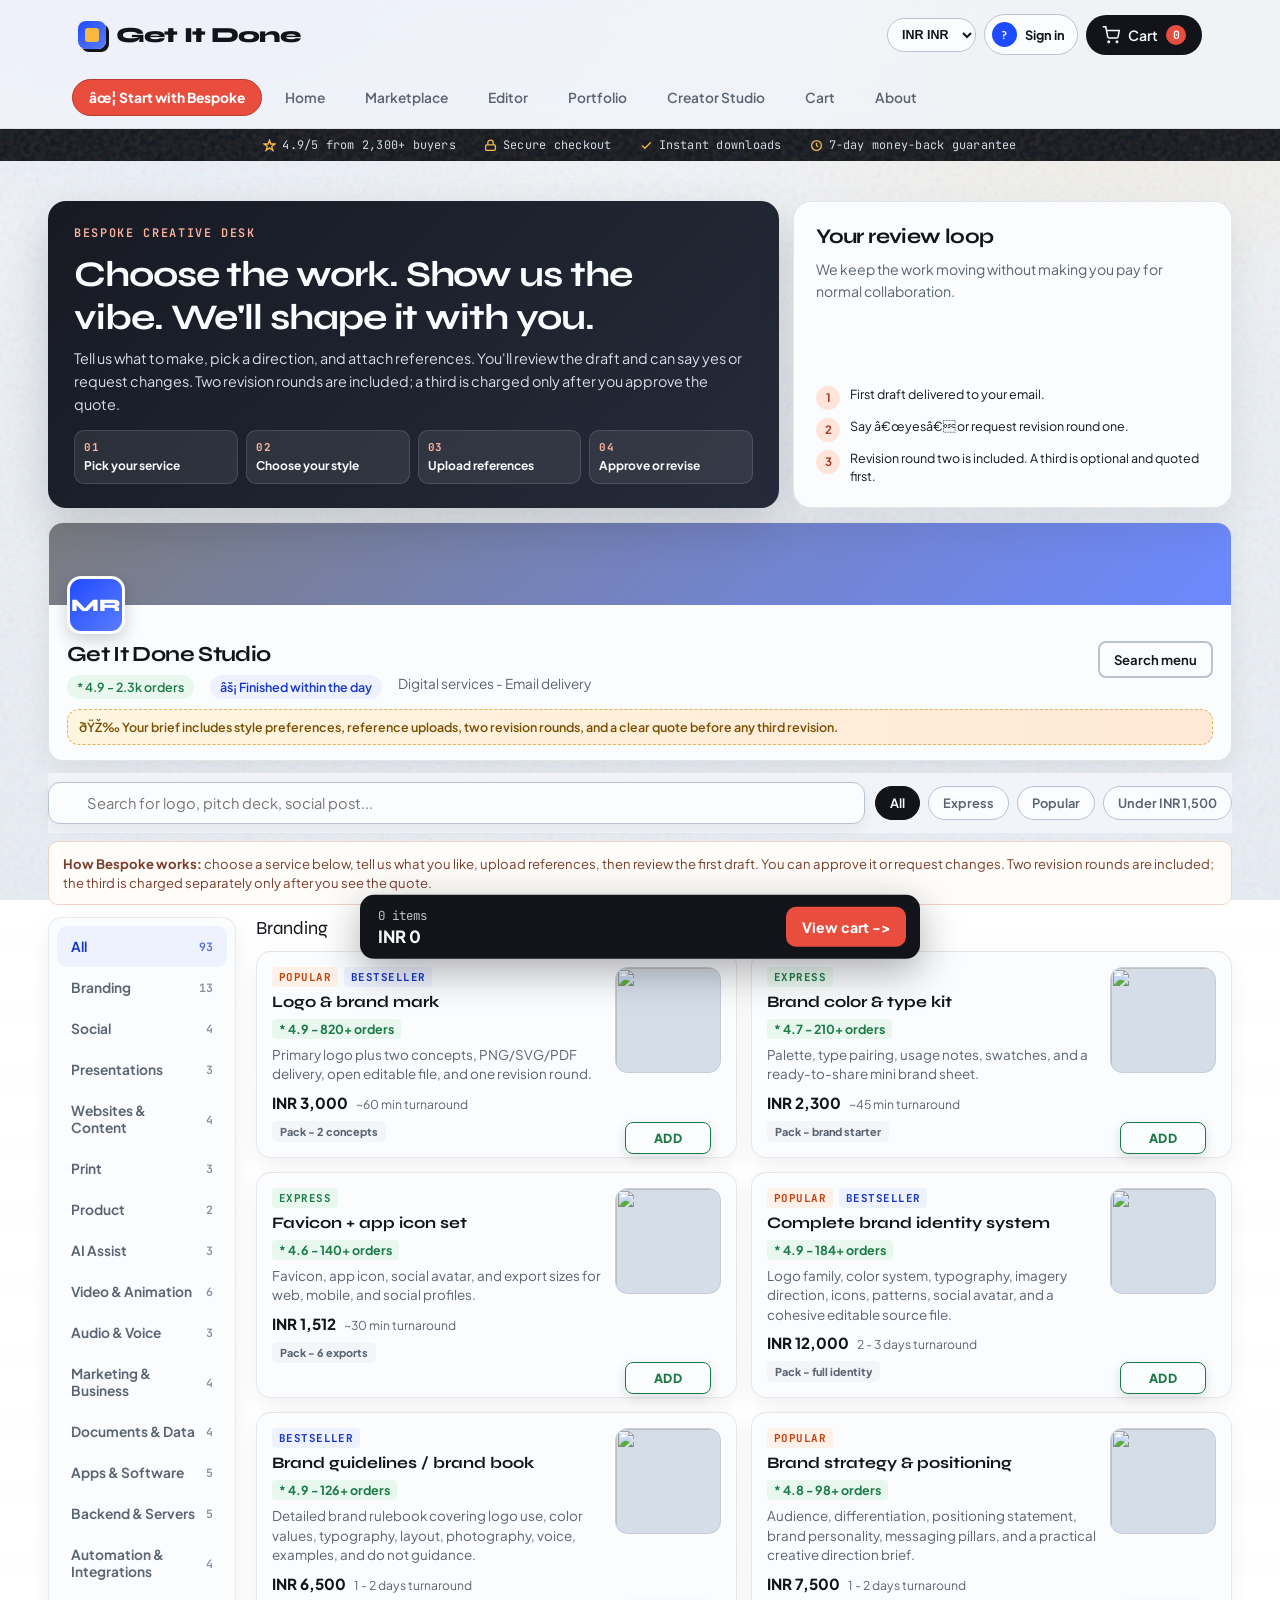
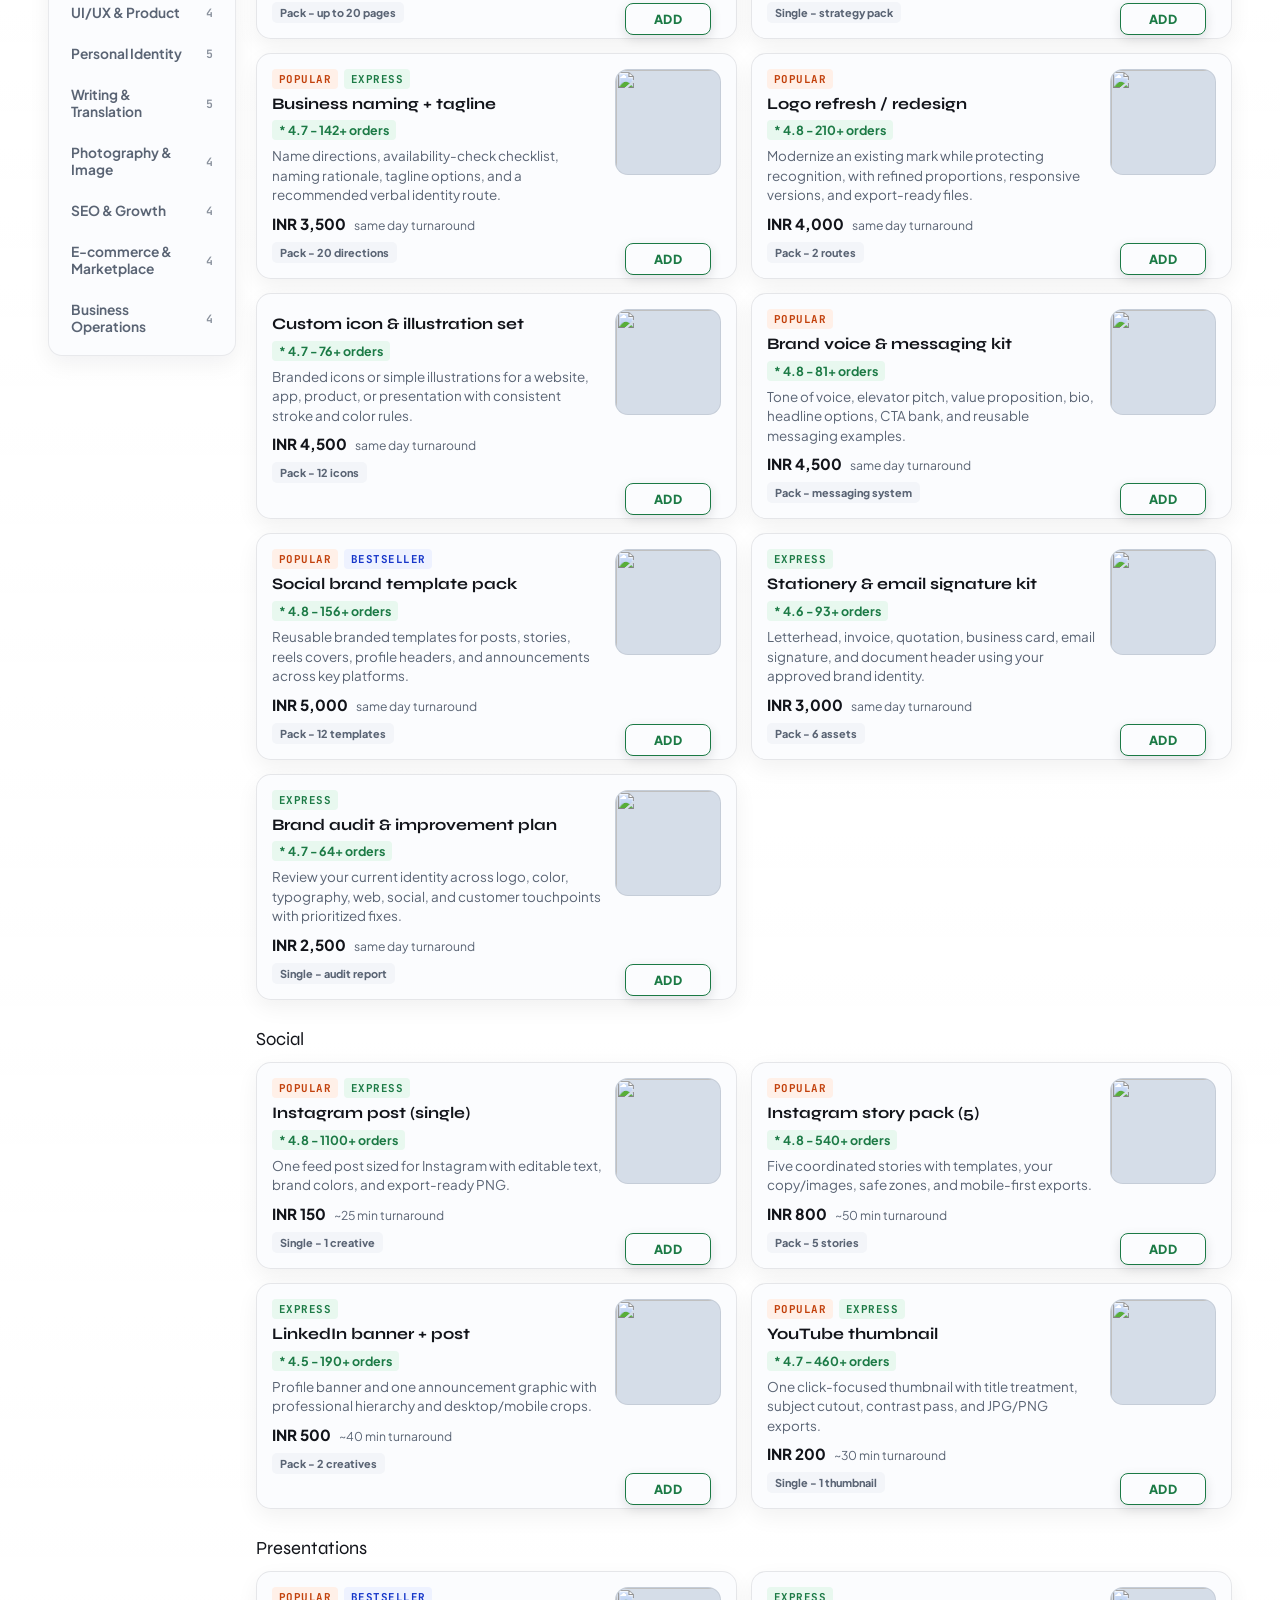
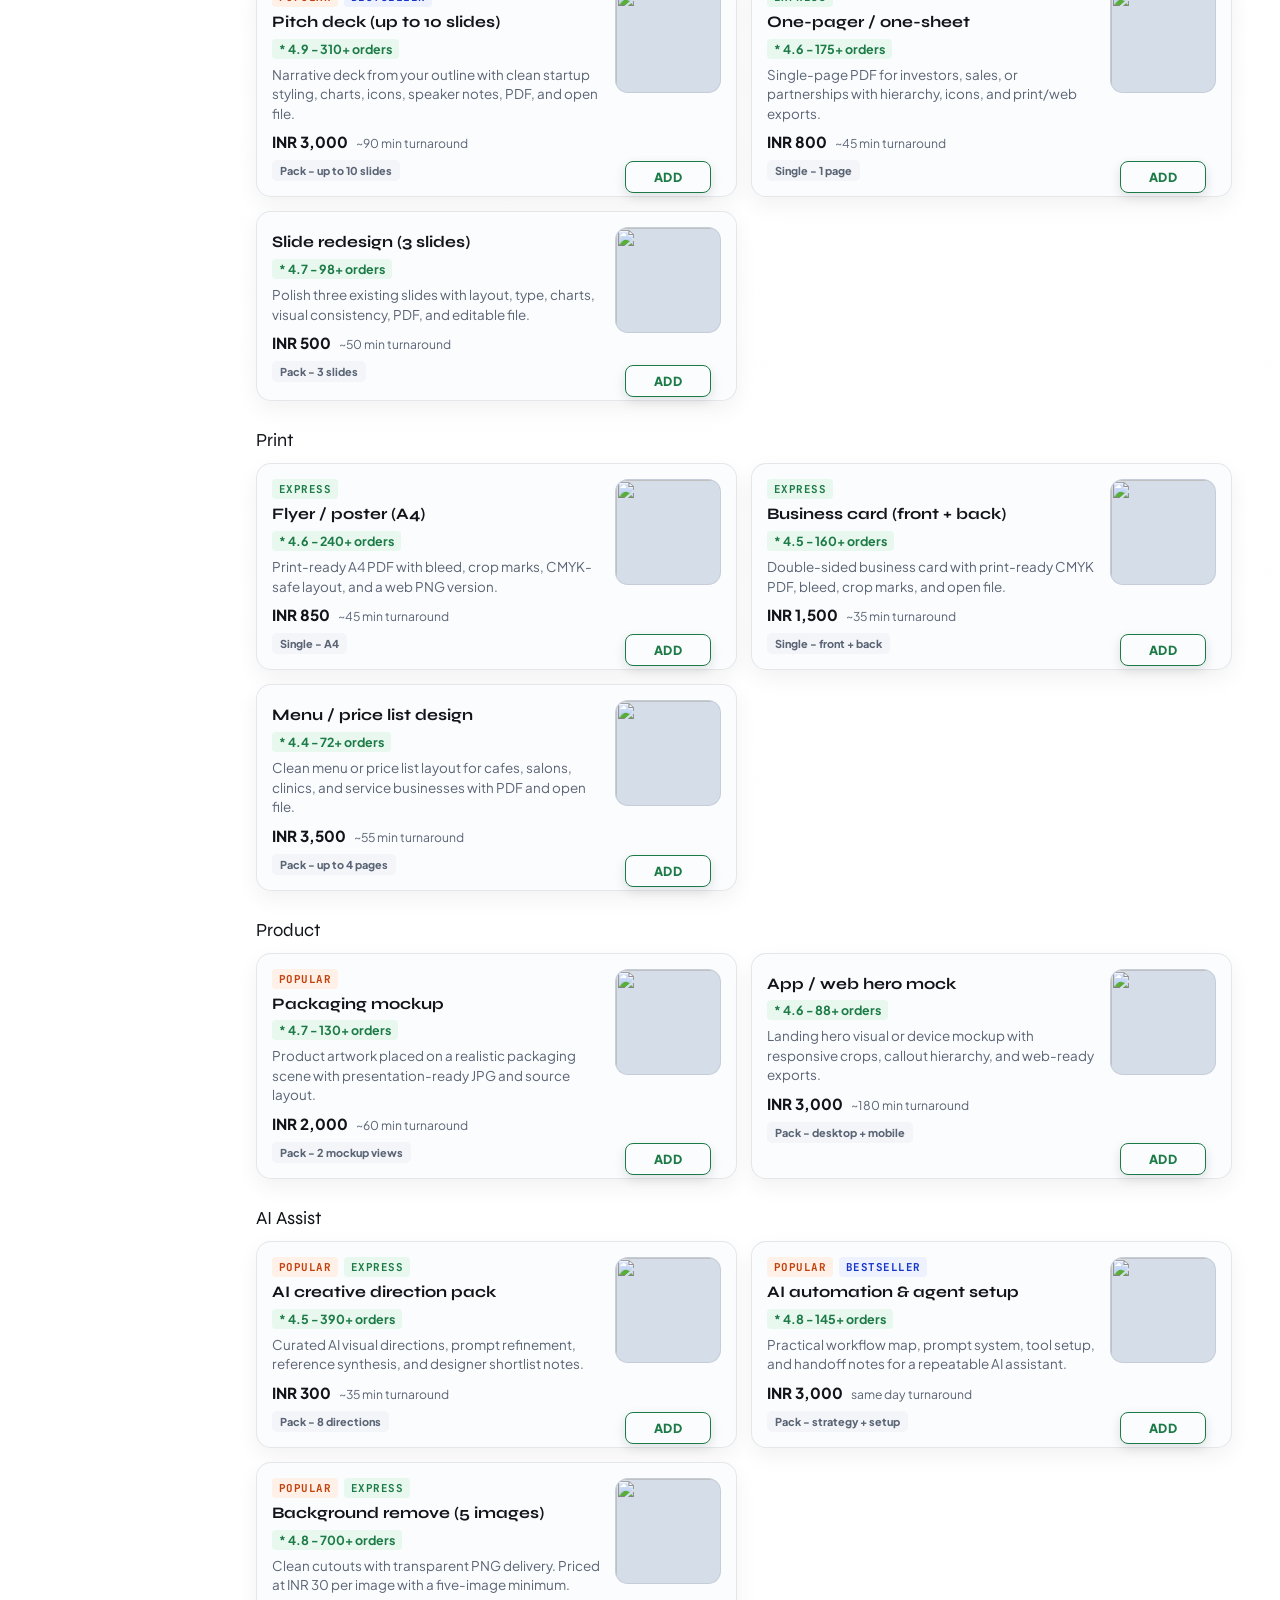
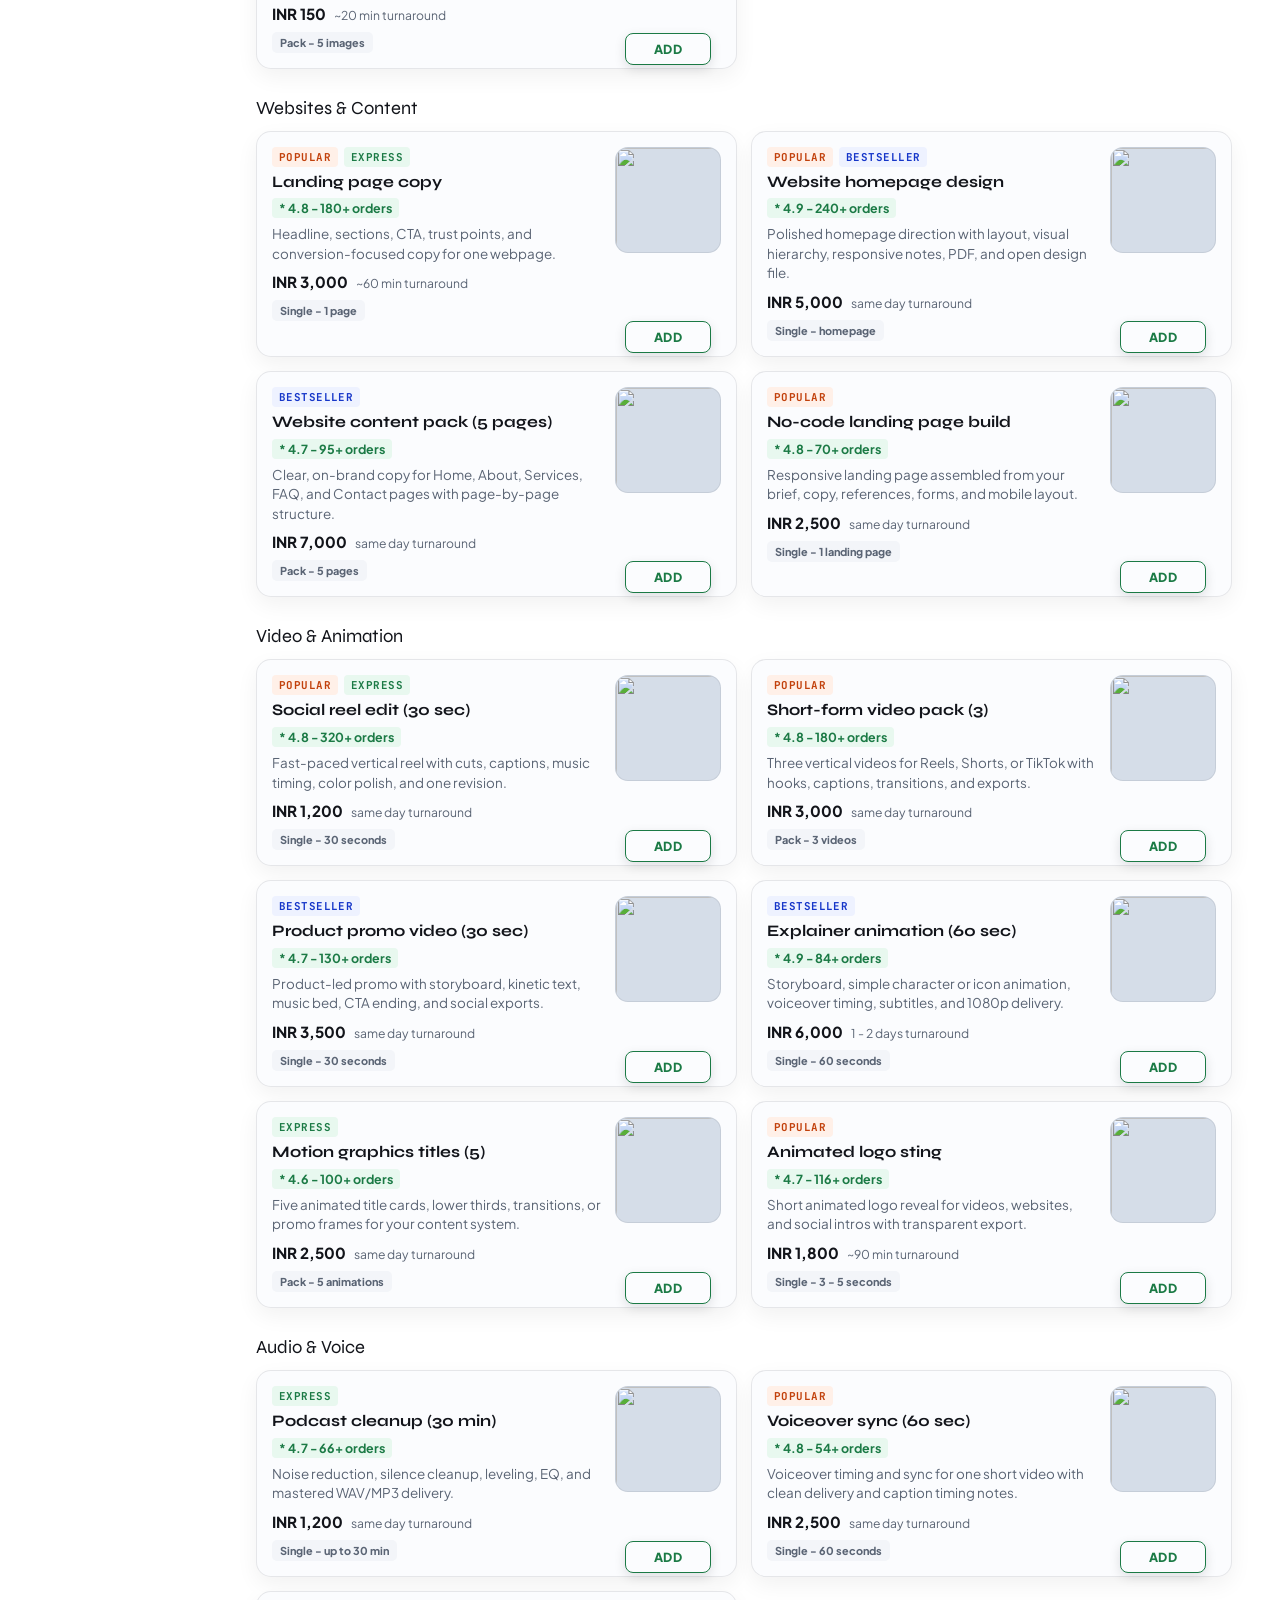
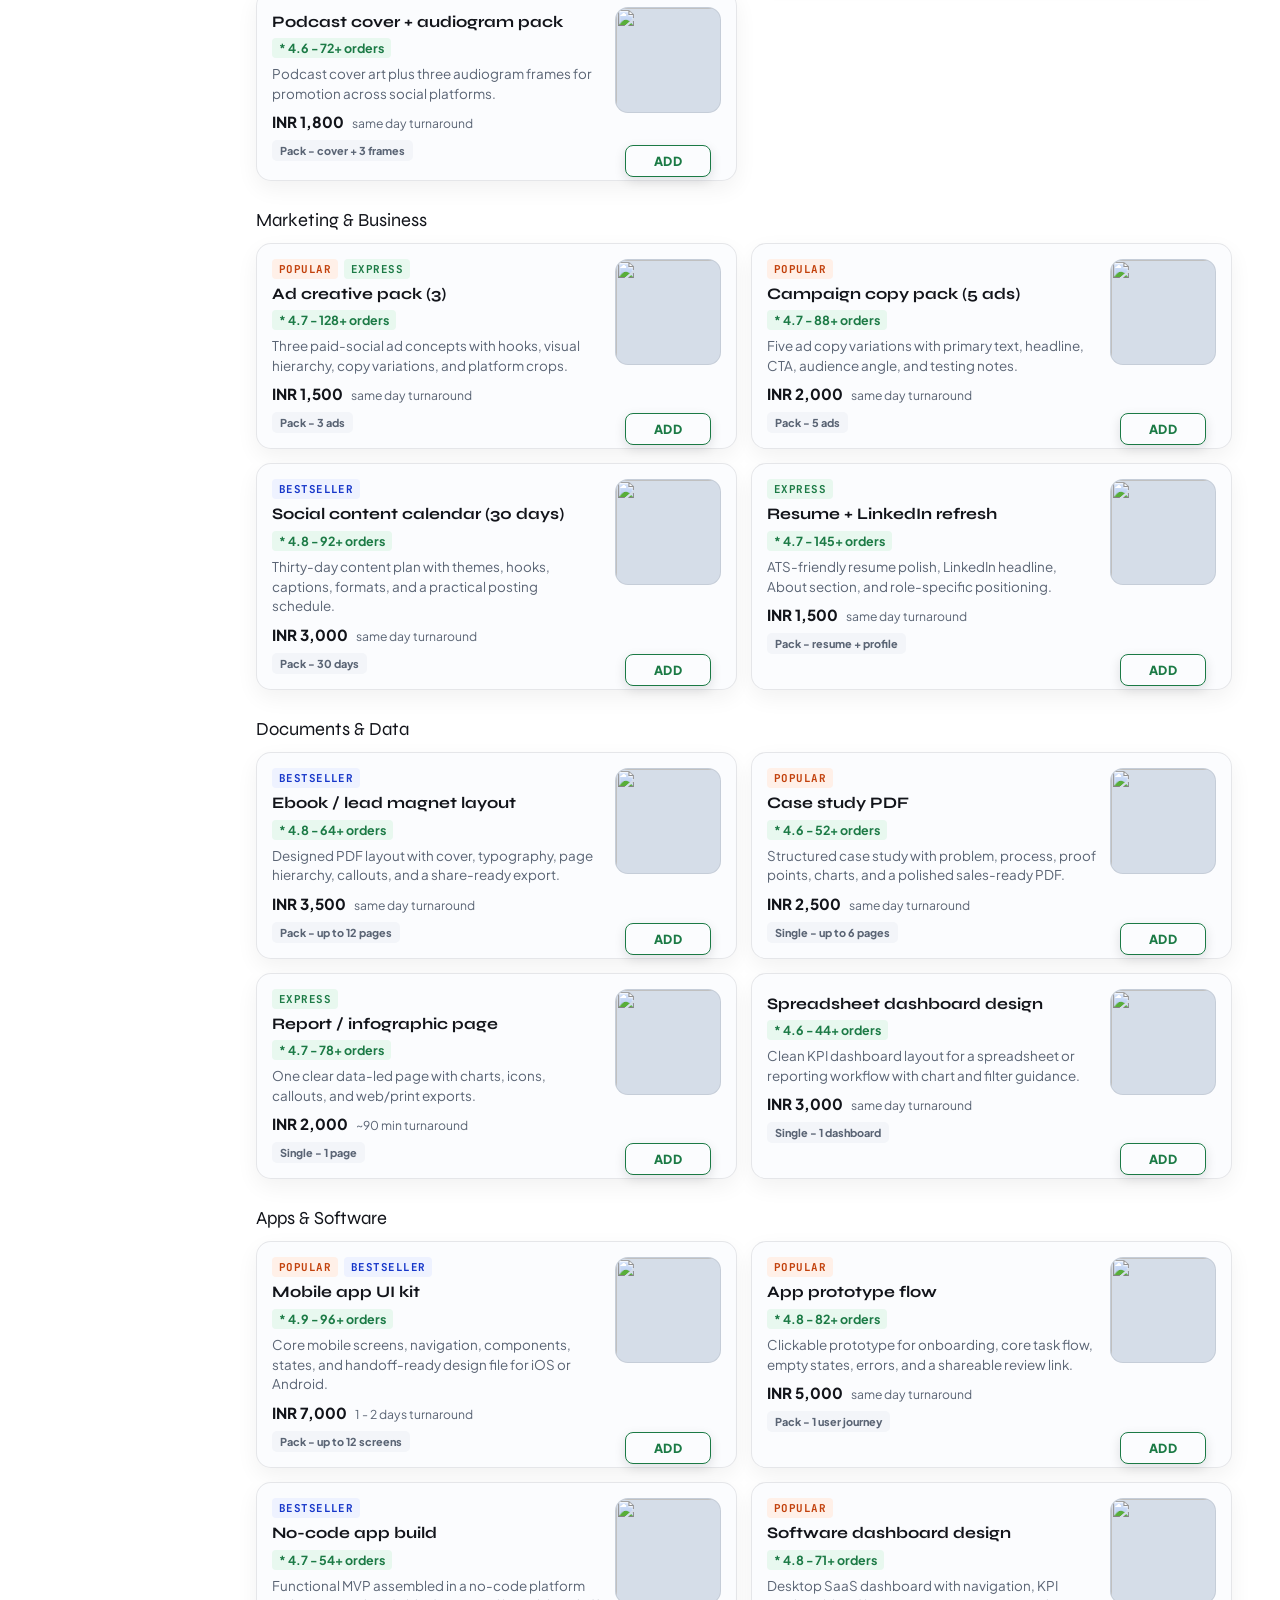
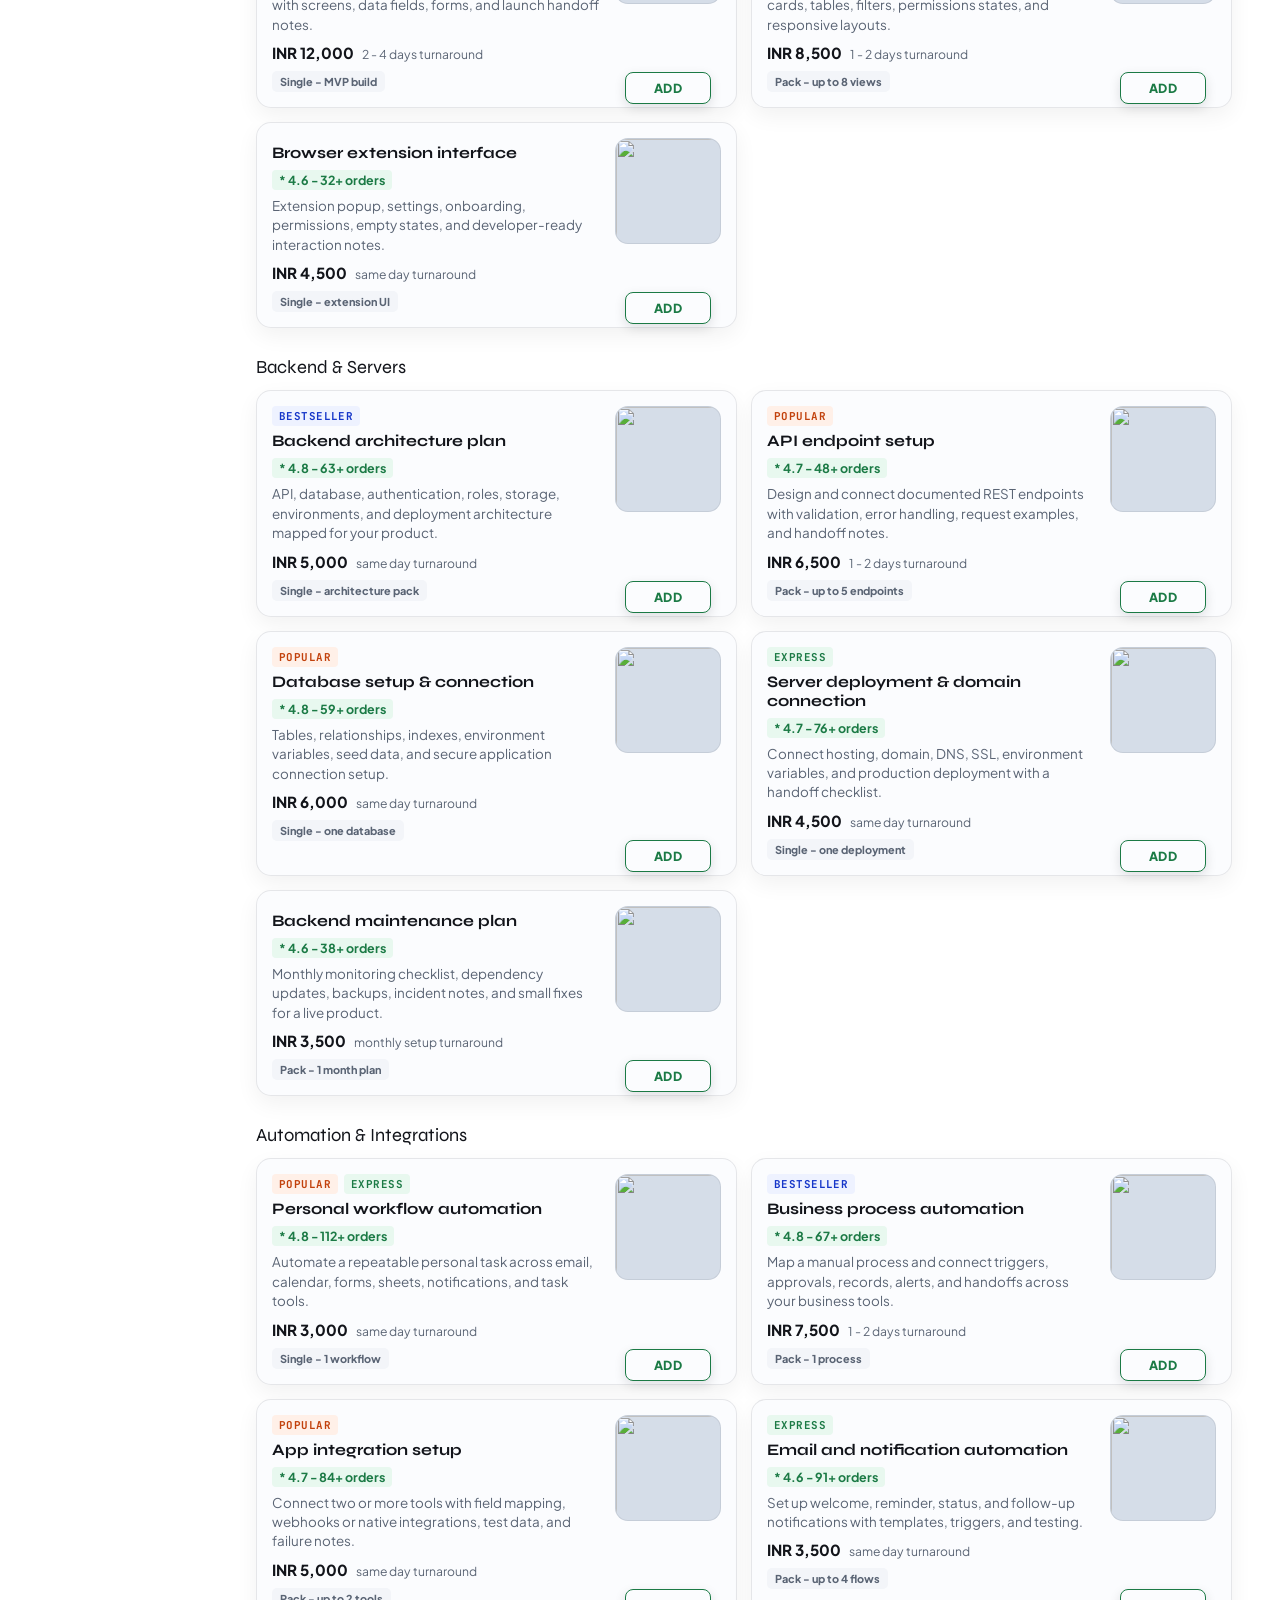
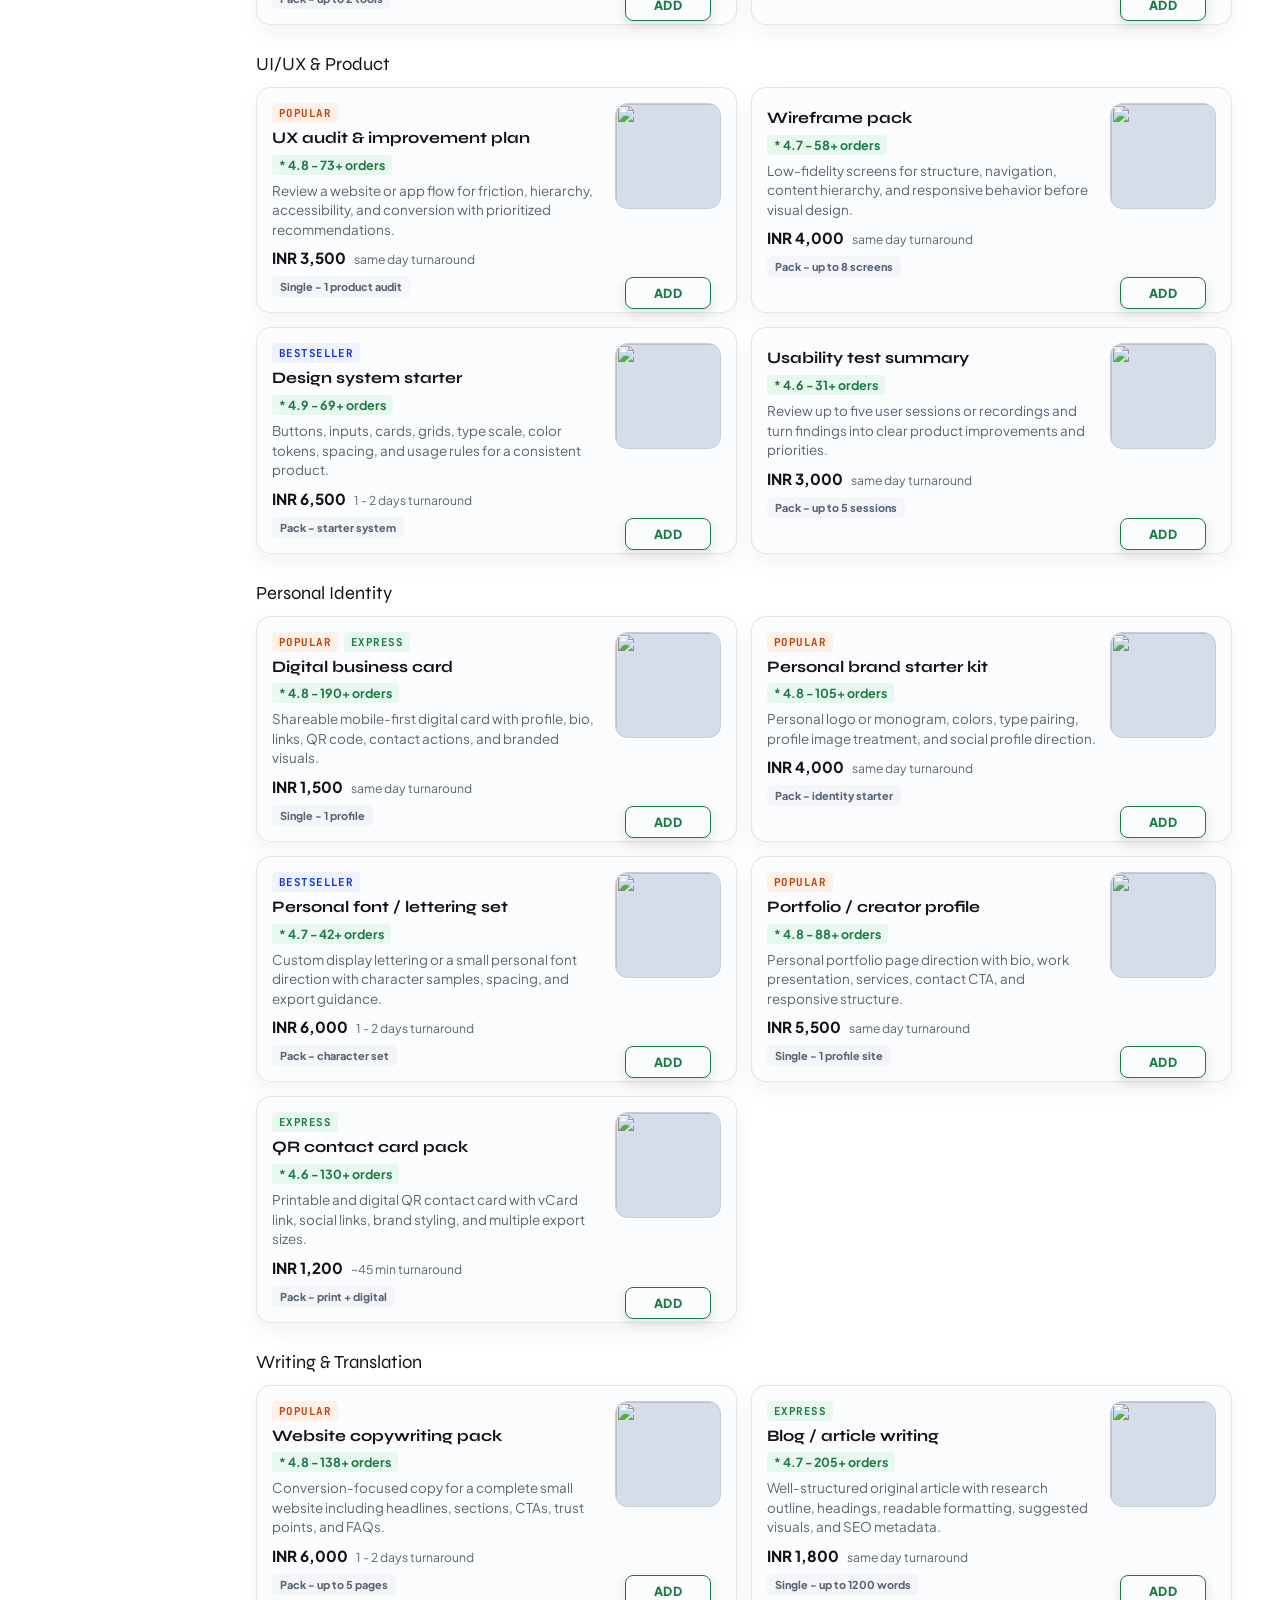
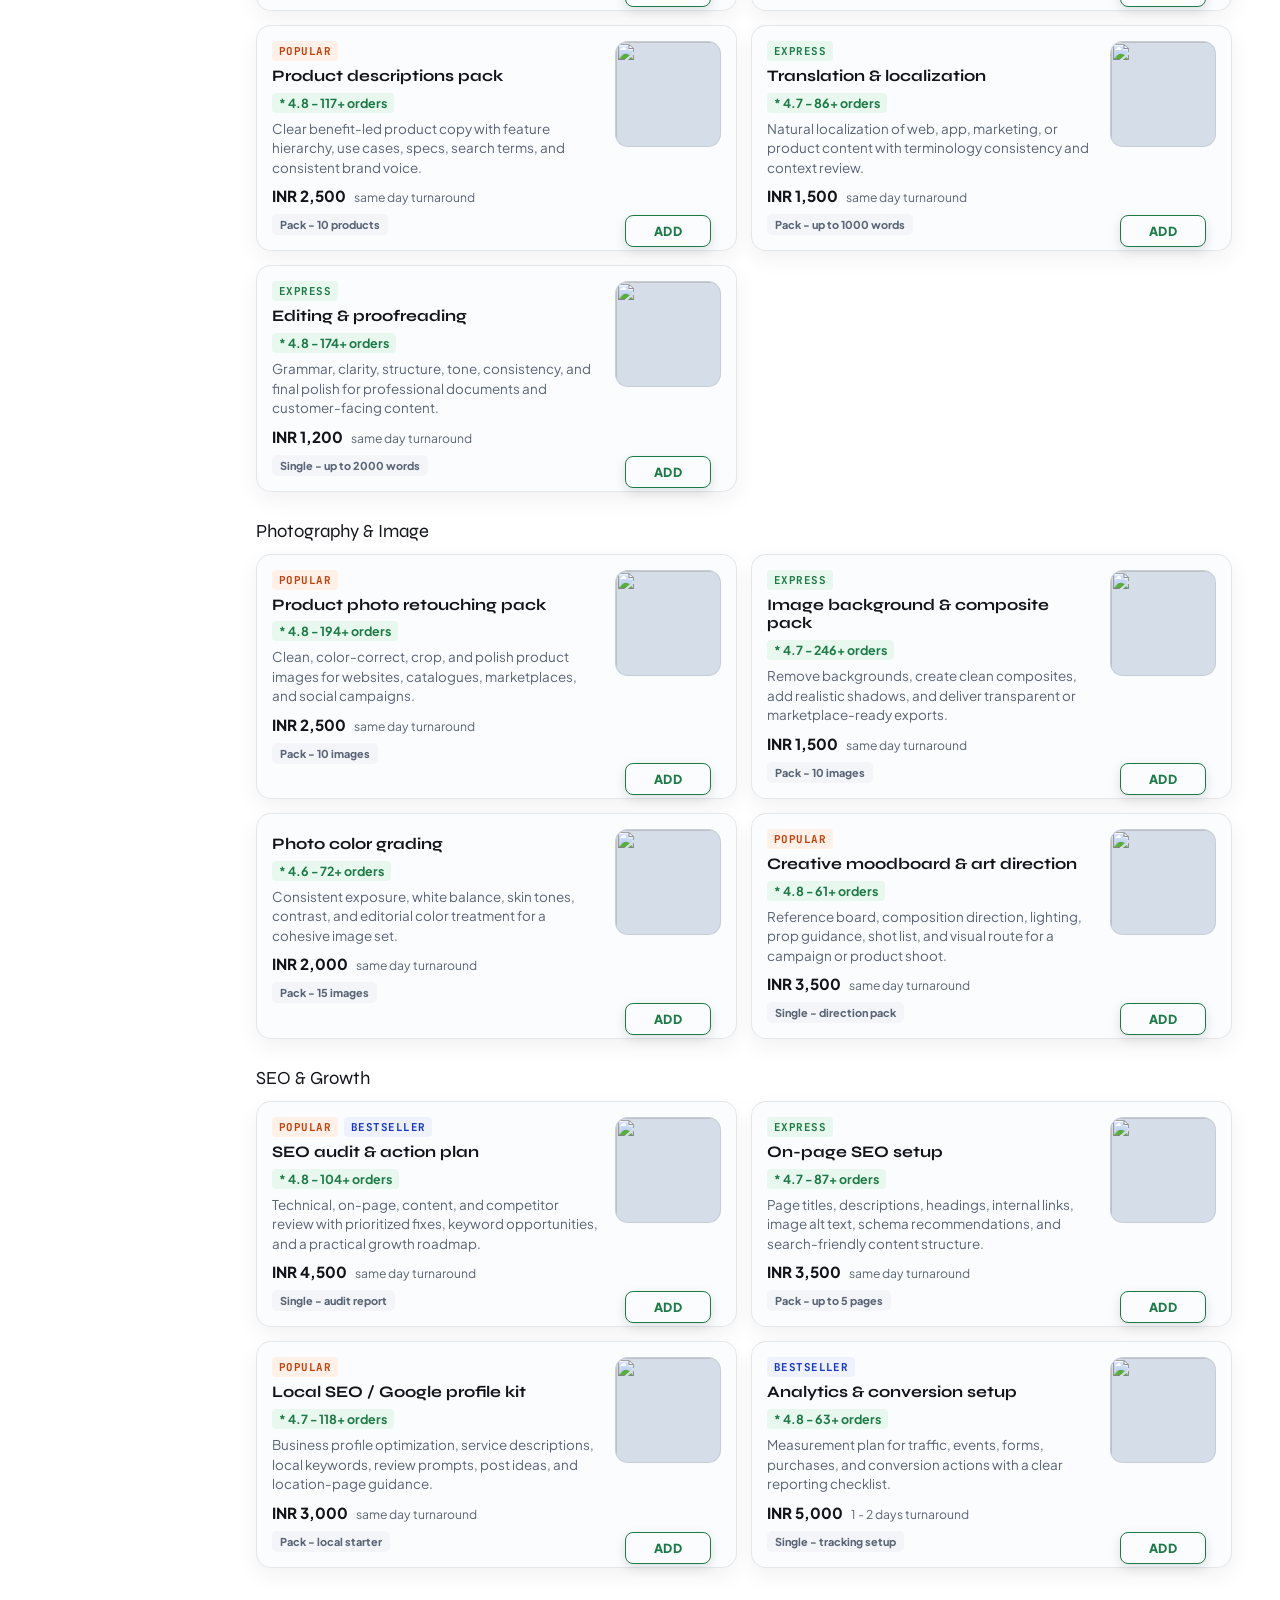
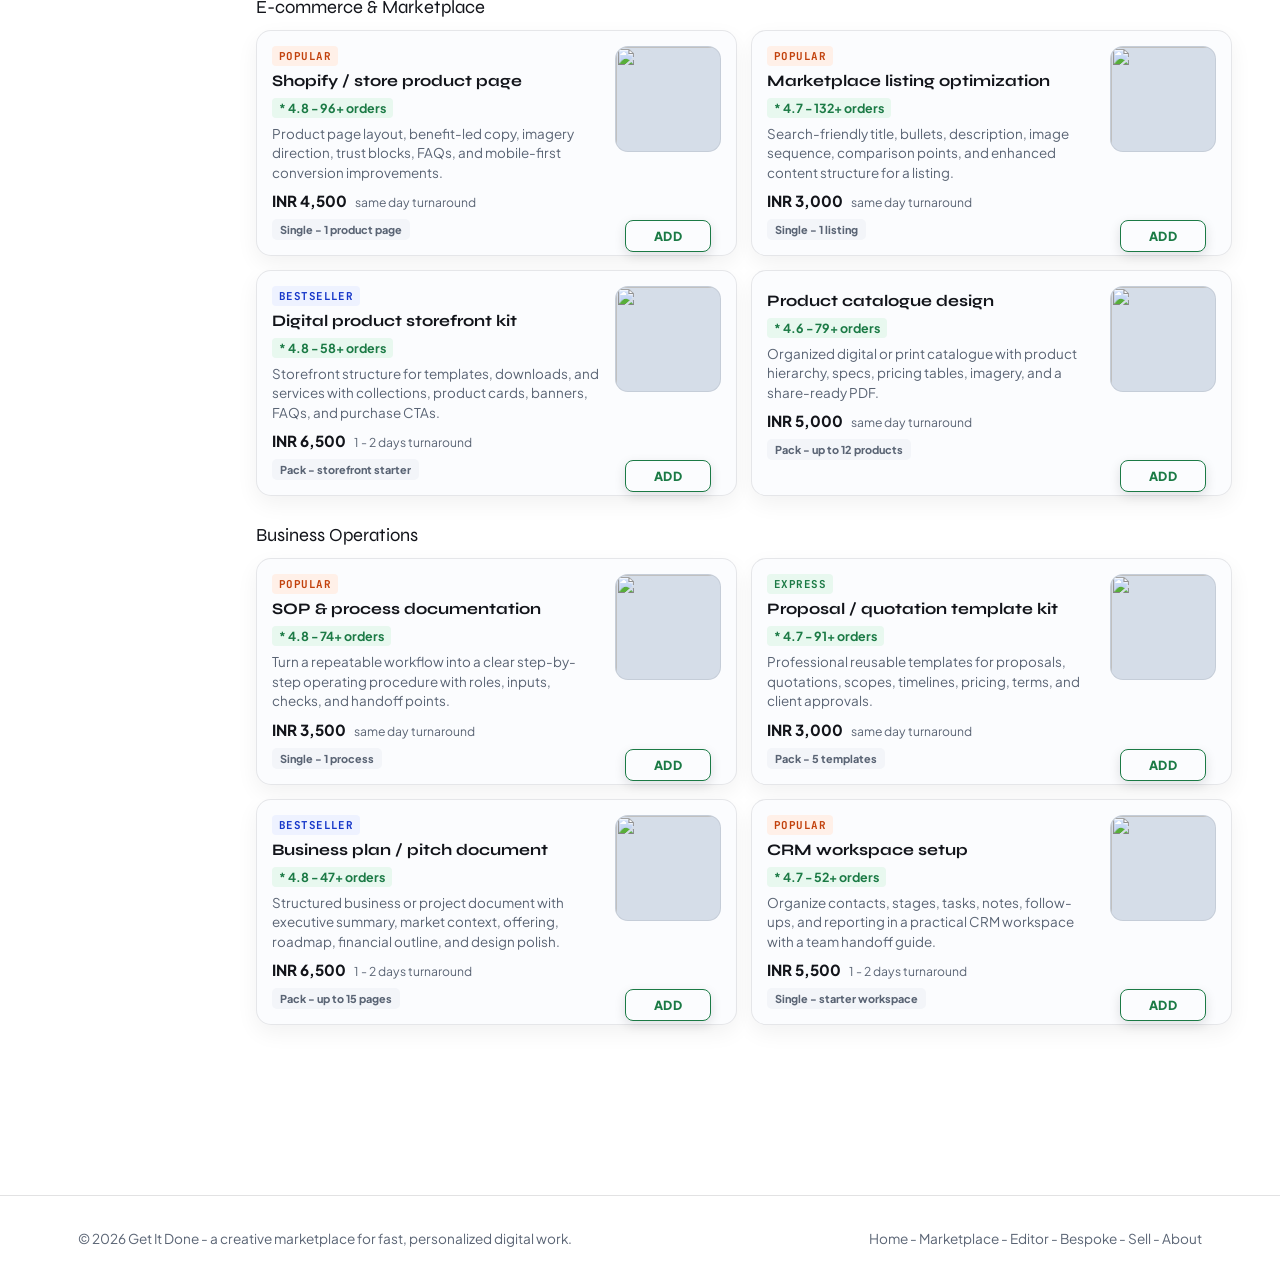
==== commit 8275a500: "Add creator payouts chat uploads and admin notifications" ====
--- a/index.html
+++ b/index.html
@@ -1291,7 +1291,8 @@
     <div class="auth-tabs"><button id="authLoginTab" class="active" type="button" onclick="switchAuth('login')">Log in</button><button id="authSignupTab" type="button" onclick="switchAuth('signup')">Sign up</button></div>
     <form id="authForm" onsubmit="submitAuth(event)">
       <div class="field" id="authNameField" style="display:none;"><label for="authName">Full name</label><input type="text" id="authName" placeholder="Your name"></div>
-      <div class="field role-field" id="authRoleField" style="display:none;"><label for="authRole">I'm joining as</label><select id="authRole"><option value="buyer">Buyer â€” find and order creative work</option><option value="creator">Creator â€” upload, sell, and manage projects</option></select></div>
+      <div class="field role-field" id="authRoleField" style="display:none;"><label for="authRole">I'm joining as</label><select id="authRole" onchange="toggleCreatorSignupFields()"><option value="buyer">Buyer â€” find and order creative work</option><option value="creator">Creator â€” upload, sell, and manage projects</option></select></div>
+      <div id="creatorSignupFields" style="display:none;border:1px solid var(--line);border-radius:12px;padding:12px;margin:4px 0 12px;background:#F7F9FC;"><strong style="font-size:.82rem;">Creator payout setup</strong><p class="account-muted" style="margin:5px 0 10px;">Creators receive 70% of the price shown to buyers. Get It Done receives payment and sends your share according to the payout details below.</p><div class="field"><label for="creatorAccountName">Account holder name *</label><input id="creatorAccountName" placeholder="Name on bank/UPI account"></div><div class="field"><label for="creatorUpi">UPI ID</label><input id="creatorUpi" placeholder="name@bank"></div><div class="field"><label for="creatorBank">Bank name</label><input id="creatorBank" placeholder="Bank name"></div><div class="field"><label for="creatorAccountNumber">Account number</label><input id="creatorAccountNumber" inputmode="numeric" placeholder="Bank account number"></div><div class="field"><label for="creatorIfsc">IFSC code</label><input id="creatorIfsc" placeholder="ABCD0123456"></div><label style="display:flex;gap:8px;align-items:flex-start;font-size:.75rem;line-height:1.4;margin-top:8px;"><input type="checkbox" id="creatorTerms" style="margin-top:3px;"><span>I have read and agree to the <a href="#about" onclick="showPage('about')">Creator terms</a>. I understand that I receive 70% of the buyer price shown on screen, paid by Get It Done after the order is completed.</span></label></div>
       <div class="field"><label for="authEmail">Email</label><input type="email" id="authEmail" placeholder="you@email.com" required></div>
       <div class="field"><label for="authPassword">Password</label><input type="password" id="authPassword" placeholder="At least 6 characters" minlength="6" required></div>
       <button class="btn btn-cobalt auth-submit" id="authSubmit" type="submit">Log in</button>
@@ -1361,7 +1362,7 @@
           </select>
         </div>
         <div class="field"><label id="slPriceLabel">Price (USD)  -  min $2.50 *</label><input type="number" id="slPrice" min="2.5" step="0.5" value="10" required></div>
-        <div class="field"><label>Short description</label><textarea id="slDesc" rows="3" placeholder="What's included, file formats, sizesâ€¦"></textarea></div>
+        <div class="field"><label>Short description *</label><textarea id="slDesc" rows="3" placeholder="What's included, file formats, sizesâ€¦" required></textarea></div>
         <div class="field">
           <label>Preview image / file</label>
           <div class="file-drop" id="sellDrop" onclick="document.getElementById('slFile').click()">Click to upload a preview image</div>
@@ -1707,6 +1708,12 @@
   document.getElementById('authSubmit').textContent=signup?'Create account':'Log in';
   document.getElementById('authLoginTab').classList.toggle('active',!signup);
   document.getElementById('authSignupTab').classList.toggle('active',signup);
+  toggleCreatorSignupFields();
+}
+function toggleCreatorSignupFields(){
+  const show=window.authMode==='signup'&&document.getElementById('authRole')?.value==='creator';
+  const box=document.getElementById('creatorSignupFields'); if(box) box.style.display=show?'block':'none';
+  ['creatorAccountName','creatorUpi','creatorBank','creatorAccountNumber','creatorIfsc','creatorTerms'].forEach(id=>{const el=document.getElementById(id);if(el)el.required=show&&id==='creatorAccountName';});
 }
 async function submitAuth(event){
   event.preventDefault();
@@ -1719,7 +1726,9 @@
     const name=document.getElementById('authName').value.trim();
     const role=document.getElementById('authRole').value;
     if(!name){ toast('Add your name to create the account'); return; }
-    const response=await fetch('/api/auth',{method:'POST',headers:{'Content-Type':'application/json'},body:JSON.stringify({action:'signup',name,email,role,password})});
+    const creatorData=role==='creator'?{terms_accepted:document.getElementById('creatorTerms').checked,account_name:document.getElementById('creatorAccountName').value.trim(),upi_id:document.getElementById('creatorUpi').value.trim(),bank_name:document.getElementById('creatorBank').value.trim(),account_number:document.getElementById('creatorAccountNumber').value.trim(),ifsc_code:document.getElementById('creatorIfsc').value.trim()}:{};
+    if(role==='creator'&&!creatorData.terms_accepted){toast('Read and accept the creator terms to continue');return;}
+    const response=await fetch('/api/auth',{method:'POST',headers:{'Content-Type':'application/json'},body:JSON.stringify({action:'signup',name,email,role,password,...creatorData})});
     const payload=await response.json(); if(!response.ok) throw new Error(payload.error||'Could not create account.');
     currentUser={...(payload.account||{}),name,email,role,session:payload.session||null,joined:new Date().toISOString()};
     localStorage.setItem(ACCOUNT_PROFILE_KEY,JSON.stringify(currentUser));
@@ -1762,8 +1771,9 @@
   document.getElementById('dashboardEmail').textContent=currentUser.email;
   document.getElementById('dashboardAvatar').textContent=initials(name);
   document.getElementById('accountNav').innerHTML=creator
-    ? '<button class="active" data-panel="overview" type="button" onclick="setAccountPanel(\'overview\')">Studio overview</button><button data-panel="creator-listings" type="button" onclick="setAccountPanel(\'creator-listings\')">My listings</button><button data-panel="creator-projects" type="button" onclick="setAccountPanel(\'creator-projects\')">Projects</button><button data-panel="crm-projects" type="button" onclick="setAccountPanel(\'crm-projects\')">Client CRM</button>'
+    ? '<button class="active" data-panel="overview" type="button" onclick="setAccountPanel(\'overview\')">Studio overview</button><button data-panel="creator-listings" type="button" onclick="setAccountPanel(\'creator-listings\')">My listings</button><button data-panel="creator-projects" type="button" onclick="setAccountPanel(\'creator-projects\')">Projects</button><button data-panel="crm-projects" type="button" onclick="setAccountPanel(\'crm-projects\')">Client CRM</button><button data-panel="admin-chat" type="button" onclick="setAccountPanel(\'admin-chat\')">Chat with admin</button>'
     : '<button class="active" data-panel="overview" type="button" onclick="setAccountPanel(\'overview\')">Overview</button><button data-panel="orders" type="button" onclick="setAccountPanel(\'orders\')">Orders</button><button data-panel="saved" type="button" onclick="setAccountPanel(\'saved\')">Saved items</button>';
+  if(currentUser.email.toLowerCase()==='vidhugupta1996@gmail.com') document.getElementById('accountNav').insertAdjacentHTML('beforeend','<button data-panel="admin-notifications" type="button" onclick="setAccountPanel(\'admin-notifications\')">Notifications</button>');
   activeAccountPanel='overview';
   renderAccountPanel();
 }
@@ -1802,17 +1812,33 @@
 function creatorListings(){
   return marketplace.filter(item=>item.userCreated && (!item.creatorEmail || item.creatorEmail===currentUser?.email));
 }
+let creatorListingsLoading=false;
+async function loadCreatorListings(){
+  if(!currentUser?.email||creatorListingsLoading)return;
+  creatorListingsLoading=true;
+  try{const response=await fetch('/api/creator?action=listings',{headers:authHeaders()});const payload=await response.json();if(!response.ok)throw new Error(payload.error||'Could not load creator listings');const remote=(payload.listings||[]).map(item=>({id:item.id,title:item.title,category:item.category,description:item.description,price:Number(item.price),seller:currentUser.name||'You',customThumb:item.preview_url||null,assetFiles:(item.asset_manifest||[]).map(file=>file.name),userCreated:true,creatorEmail:item.creator_email,listingStatus:item.status,sales:item.sales||0,serverListing:true}));const local=marketplace.filter(item=>!item.serverListing&&item.creatorEmail!==currentUser.email);marketplace=[...remote,...local];persistMarketplace();renderCreatorPanel();}catch(error){console.error(error);}finally{creatorListingsLoading=false;}
+}
 function renderCreatorPanel(){
   const panel=document.getElementById('accountPanel');
   const listings=creatorListings();
   const sales=listings.reduce((sum,item)=>sum+(item.sales||0),0);
-  const earnings=listings.reduce((sum,item)=>sum+(item.sales||0)*item.price*.8,0);
+  const earnings=listings.reduce((sum,item)=>sum+(item.sales||0)*item.price*.7,0);
+  if(!creatorListingsLoading&&!listings.some(item=>item.serverListing)) loadCreatorListings();
   const projects=listings.filter(item=>item.listingStatus!=='Live').length;
   if(activeAccountPanel==='crm-projects'){
     panel.innerHTML='<h3>Client CRM</h3><p class="account-muted">Manage briefs, replies, revisions, and deliverables from one place.</p><div id="crmProjects"><div class="account-empty">Loading client projectsâ€¦</div></div>';
     loadCrmProjects();
     return;
   }
+  if(activeAccountPanel==='admin-chat'){
+    const adminView=currentUser.email.toLowerCase()==='vidhugupta1996@gmail.com';
+    panel.innerHTML=adminView?'<h3>Creator inbox</h3><p class="account-muted">Every creator message is retained here. Reply using the creator email shown on each thread.</p><div id="creatorChatMessages" class="account-orders"><div class="account-empty">Loading inbox...</div></div>':'<h3>Chat with admin</h3><p class="account-muted">Ask about a project, payout, upload, or anything you need help with.</p><div id="creatorChatMessages" class="account-orders"><div class="account-empty">Loading chat...</div></div><form onsubmit="sendCreatorChat(event)" style="display:flex;gap:8px;margin-top:12px;"><input id="creatorChatInput" required placeholder="Write a message" style="flex:1"><button class="btn btn-coral" type="submit">Send</button></form>';
+    loadCreatorChat(); return;
+  }
+  if(activeAccountPanel==='admin-notifications'){
+    panel.innerHTML='<h3>Admin notifications</h3><p class="account-muted">New creator signups, listings, projects, and chats appear here. Email alerts are sent to vidhugupta1996@gmail.com when Resend is configured.</p><button class="btn btn-ghost" type="button" onclick="enableAdminNotifications()">Enable device notifications</button><div id="adminNotifications" class="account-orders" style="margin-top:14px;"><div class="account-empty">Loading notifications...</div></div>';
+    loadAdminNotifications(); return;
+  }
   if(activeAccountPanel==='creator-listings'){
     panel.innerHTML='<h3>My listings</h3><p class="account-muted">Upload work, watch its status, and see how buyers are finding it.</p><button class="btn btn-coral" type="button" onclick="showPage(\'sell\')">ï¼‹ Upload new work</button>'+renderCreatorListings(listings);
     return;
@@ -1821,7 +1847,21 @@
     panel.innerHTML='<h3>Projects &amp; activity</h3><p class="account-muted">A simple view of what is happening with your work after you publish it.</p><div class="revision-steps" style="margin:18px 0;"><div class="revision-step"><b>1</b><span><strong>Uploaded</strong><br>We check the preview, title, and category.</span></div><div class="revision-step"><b>2</b><span><strong>Live in marketplace</strong><br>Buyers can discover, save, buy, or customize your work.</span></div><div class="revision-step"><b>3</b><span><strong>Order received</strong><br>Track sales here and deliver Bespoke work within the day.</span></div></div>'+renderCreatorListings(listings);
     return;
   }
-  panel.innerHTML=`<div style="display:flex;justify-content:space-between;gap:12px;align-items:flex-start;flex-wrap:wrap;"><div><span class="creator-badge">Creator account</span><h3 style="margin-top:8px;">Your studio overview</h3><p class="account-muted">Publish your work, understand buyer activity, and grow your digital shelf.</p></div><button class="btn btn-coral" type="button" onclick="showPage('sell')">ï¼‹ Upload new work</button></div><div class="account-stats"><div class="account-stat"><strong>${listings.length}</strong><span>Live listings</span></div><div class="account-stat"><strong>${sales}</strong><span>Total sales</span></div><div class="account-stat"><strong>${formatMoney(earnings)}</strong><span>Creator earnings*</span></div></div><p class="account-muted" style="font-size:.7rem;">*Demo estimate after a 20% marketplace fee. Real payouts connect after payment and seller onboarding.</p><h4 style="margin:18px 0 0;">Latest activity</h4>${renderCreatorListings(listings.slice(0,3))}`;
+  panel.innerHTML=`<div style="display:flex;justify-content:space-between;gap:12px;align-items:flex-start;flex-wrap:wrap;"><div><span class="creator-badge">Creator account</span><h3 style="margin-top:8px;">Your studio overview</h3><p class="account-muted">Publish your work, understand buyer activity, and grow your digital shelf.</p></div><button class="btn btn-coral" type="button" onclick="showPage('sell')">ï¼‹ Upload new work</button></div><div class="account-stats"><div class="account-stat"><strong>${listings.length}</strong><span>Live listings</span></div><div class="account-stat"><strong>${sales}</strong><span>Total sales</span></div><div class="account-stat"><strong>${formatMoney(earnings)}</strong><span>Creator earnings*</span></div></div><p class="account-muted" style="font-size:.7rem;">*Creator share is 70% of the buyer price shown on screen. Get It Done receives payment and pays the creator share after completion.</p><h4 style="margin:18px 0 0;">Latest activity</h4>${renderCreatorListings(listings.slice(0,3))}`;
+}
+async function enableAdminNotifications(){if(!('Notification' in window)){toast('This browser does not support device notifications');return;}const permission=await Notification.requestPermission();toast(permission==='granted'?'Device notifications enabled':'Notification permission was not granted');}
+let lastAdminNotificationId=null;
+async function loadAdminNotifications(){const wrap=document.getElementById('adminNotifications');if(!wrap)return;try{const response=await fetch('/api/creator?action=notifications',{headers:authHeaders()});const payload=await response.json();if(!response.ok)throw new Error(payload.error||'Could not load notifications');const notifications=payload.notifications||[];const newest=notifications[0];if(newest&&lastAdminNotificationId&&newest.id!==lastAdminNotificationId&&newest.is_read===false&&'Notification' in window&&Notification.permission==='granted')new Notification(newest.title,{body:newest.message,tag:newest.id});if(newest)lastAdminNotificationId=newest.id;wrap.innerHTML=notifications.map(item=>`<div class="account-order" style="display:block;${item.is_read?'opacity:.65':''}"><strong>${escapeHtml(item.title)}</strong><span>${new Date(item.created_at).toLocaleString()}</span><p>${escapeHtml(item.message)}</p>${!item.is_read?`<button class="btn btn-sm btn-ghost" onclick="markAdminNotification('${escapeHtml(item.id)}')">Mark read</button>`:''}</div>`).join('')||'<div class="account-empty">No notifications yet.</div>';}catch(error){wrap.innerHTML='<div class="account-empty">Notifications could not load. Run the updated Supabase schema first.</div>';}}
+async function markAdminNotification(id){try{await fetch('/api/creator?action=notification-read',{method:'POST',headers:authHeaders({'Content-Type':'application/json'}),body:JSON.stringify({id})});await loadAdminNotifications();}catch(error){toast('Could not mark notification read');}}
+setInterval(()=>{if(currentUser?.email?.toLowerCase()==='vidhugupta1996@gmail.com'&&activeAccountPanel==='admin-notifications')loadAdminNotifications();},30000);
+async function loadCreatorChat(){
+  const wrap=document.getElementById('creatorChatMessages');if(!wrap)return;
+  try{const adminView=currentUser.email.toLowerCase()==='vidhugupta1996@gmail.com';const response=await fetch('/api/creator?action=chat',{headers:authHeaders()});const payload=await response.json();if(!response.ok)throw new Error(payload.error||'Could not load chat');const messages=payload.messages||[];wrap.innerHTML=messages.map(item=>`<div class="account-order" style="display:block;"><strong>${escapeHtml(item.sender_role==='admin'?'Get It Done admin':item.creator_email)}</strong><span>${new Date(item.created_at).toLocaleString()}</span><p style="white-space:pre-wrap;margin:8px 0 0;">${escapeHtml(item.message)}</p>${adminView&&item.sender_role==='creator'?`<button class="btn btn-sm btn-ghost" onclick="replyToCreator('${escapeHtml(item.creator_email)}')">Reply</button>`:''}</div>`).join('')||'<div class="account-empty">No messages yet.</div>';}catch(error){wrap.innerHTML='<div class="account-empty">Chat could not load. Run the updated Supabase schema first.</div>';}
+}
+async function replyToCreator(creatorEmail){const message=window.prompt('Reply to '+creatorEmail+':');if(!message?.trim())return;try{const response=await fetch('/api/creator?action=chat',{method:'POST',headers:authHeaders({'Content-Type':'application/json'}),body:JSON.stringify({creator_email:creatorEmail,message:message.trim()})});const payload=await response.json();if(!response.ok)throw new Error(payload.error||'Reply could not be sent');toast('Reply sent');await loadCreatorChat();}catch(error){toast(error.message);}}
+async function sendCreatorChat(event){
+  event.preventDefault();const input=document.getElementById('creatorChatInput');const message=input?.value.trim();if(!message)return;
+  try{const response=await fetch('/api/creator?action=chat',{method:'POST',headers:authHeaders({'Content-Type':'application/json'}),body:JSON.stringify({message})});const payload=await response.json();if(!response.ok)throw new Error(payload.error||'Message could not be sent');input.value='';toast('Message sent to admin');await loadCreatorChat();}catch(error){toast(error.message);}
 }
 
 let crmProjects=[];
@@ -1891,7 +1931,7 @@
 }
 function renderCreatorListings(listings){
   if(!listings.length) return '<div class="account-empty" style="margin-top:15px;">No uploads yet. Start by publishing your first template, graphic, or AI service.</div>';
-  return '<div class="creator-table"><div class="creator-row head"><span>Listing</span><span>Status</span><span>Sales</span><span>Earnings</span></div>'+listings.map(item=>`<div class="creator-row"><div><strong>${item.title}</strong><span>${item.category}  -  ${formatMoney(item.price)}  -  ${(item.assetFiles||[]).length} file${(item.assetFiles||[]).length===1?'':'s'}</span></div><span class="creator-status">${item.listingStatus||'Live'}</span><span>${item.sales||0}</span><span>${formatMoney((item.sales||0)*item.price*.8)}</span></div>`).join('')+'</div>';
+  return '<div class="creator-table"><div class="creator-row head"><span>Listing</span><span>Status</span><span>Sales</span><span>Earnings</span></div>'+listings.map(item=>`<div class="creator-row"><div><strong>${item.title}</strong><span>${item.category}  -  ${formatMoney(item.price)}  -  ${(item.assetFiles||[]).length} file${(item.assetFiles||[]).length===1?'':'s'}</span></div><span class="creator-status">${item.listingStatus||'Live'}</span><span>${item.sales||0}</span><span>${formatMoney((item.sales||0)*item.price*.7)}</span></div>`).join('')+'</div>';
 }
 function renderOrderHistory(limit){
   const allOrders=[...remoteOrders.map(normalizeRemoteOrder),...orderHistory.filter(local=>!remoteOrders.some(remote=>remote.order_number===local.id))];
@@ -2663,7 +2703,8 @@
   document.getElementById('sellPreviewPrice').textContent = formatMoney(p);
 }
 
-function submitListing(e){
+function fileAsDataUrl(file){return new Promise((resolve,reject)=>{if(!file){resolve(null);return;}if(file.size>6*1024*1024){reject(new Error(file.name+' is larger than 6 MB.'));return;}const reader=new FileReader();reader.onload=()=>resolve(reader.result);reader.onerror=()=>reject(new Error('Could not read '+file.name));reader.readAsDataURL(file);});}
+async function submitListing(e){
   e.preventDefault();
   if(!currentUser || currentUser.role!=='creator'){
     toast('Sign up as a Creator to publish work');
@@ -2676,13 +2717,19 @@
   const minimum = currency==='INR'?MIN_INR_PRICE:MIN_USD_PRICE;
   if(enteredPrice<minimum){ toast('Creator prices start at '+(currency==='INR'?'INR 150':'$2.50')); return; }
   const price = toUSD(enteredPrice);
+  const previewFile=document.getElementById('slFile').files?.[0]||null;
+  const assetFiles=Array.from(document.getElementById('slAssets').files||[]).slice(0,12);
+  try{
+  const response=await fetch('/api/creator?action=listing',{method:'POST',headers:authHeaders({'Content-Type':'application/json'}),body:JSON.stringify({title,category,price:currency==='INR'?enteredPrice:Math.max(150,price),description:document.getElementById('slDesc').value.trim(),preview:previewFile?{name:previewFile.name,type:previewFile.type,data:await fileAsDataUrl(previewFile)}:null,assets:await Promise.all(assetFiles.map(async file=>({name:file.name,type:file.type,data:await fileAsDataUrl(file)})))})});
+  const payload=await response.json();if(!response.ok)throw new Error(payload.error||'Could not publish listing');
+  const saved=payload.listing||{};
   const newItem = {
-    id:'p_new_'+Date.now(),
+    id:saved.id||'p_new_'+Date.now(),
     title, category, price,
     seller:currentUser?.name || 'You',
     seed:'new'+Date.now(),
-    customThumb: sellFileURL || null,
-    assetFiles:assetFileNames.slice(),
+    customThumb:saved.preview_url||sellFileURL||null,
+    assetFiles:(saved.asset_manifest||[]).map(file=>file.name),
     userCreated:true,
     creatorEmail:currentUser?.email || null,
     listingStatus:'Live'
@@ -2702,6 +2749,7 @@
   updateSellPreview();
   setCategory('all');
   showPage('marketplace');
+  }catch(error){toast(error.message);}
 }
 
 /* ============================================================
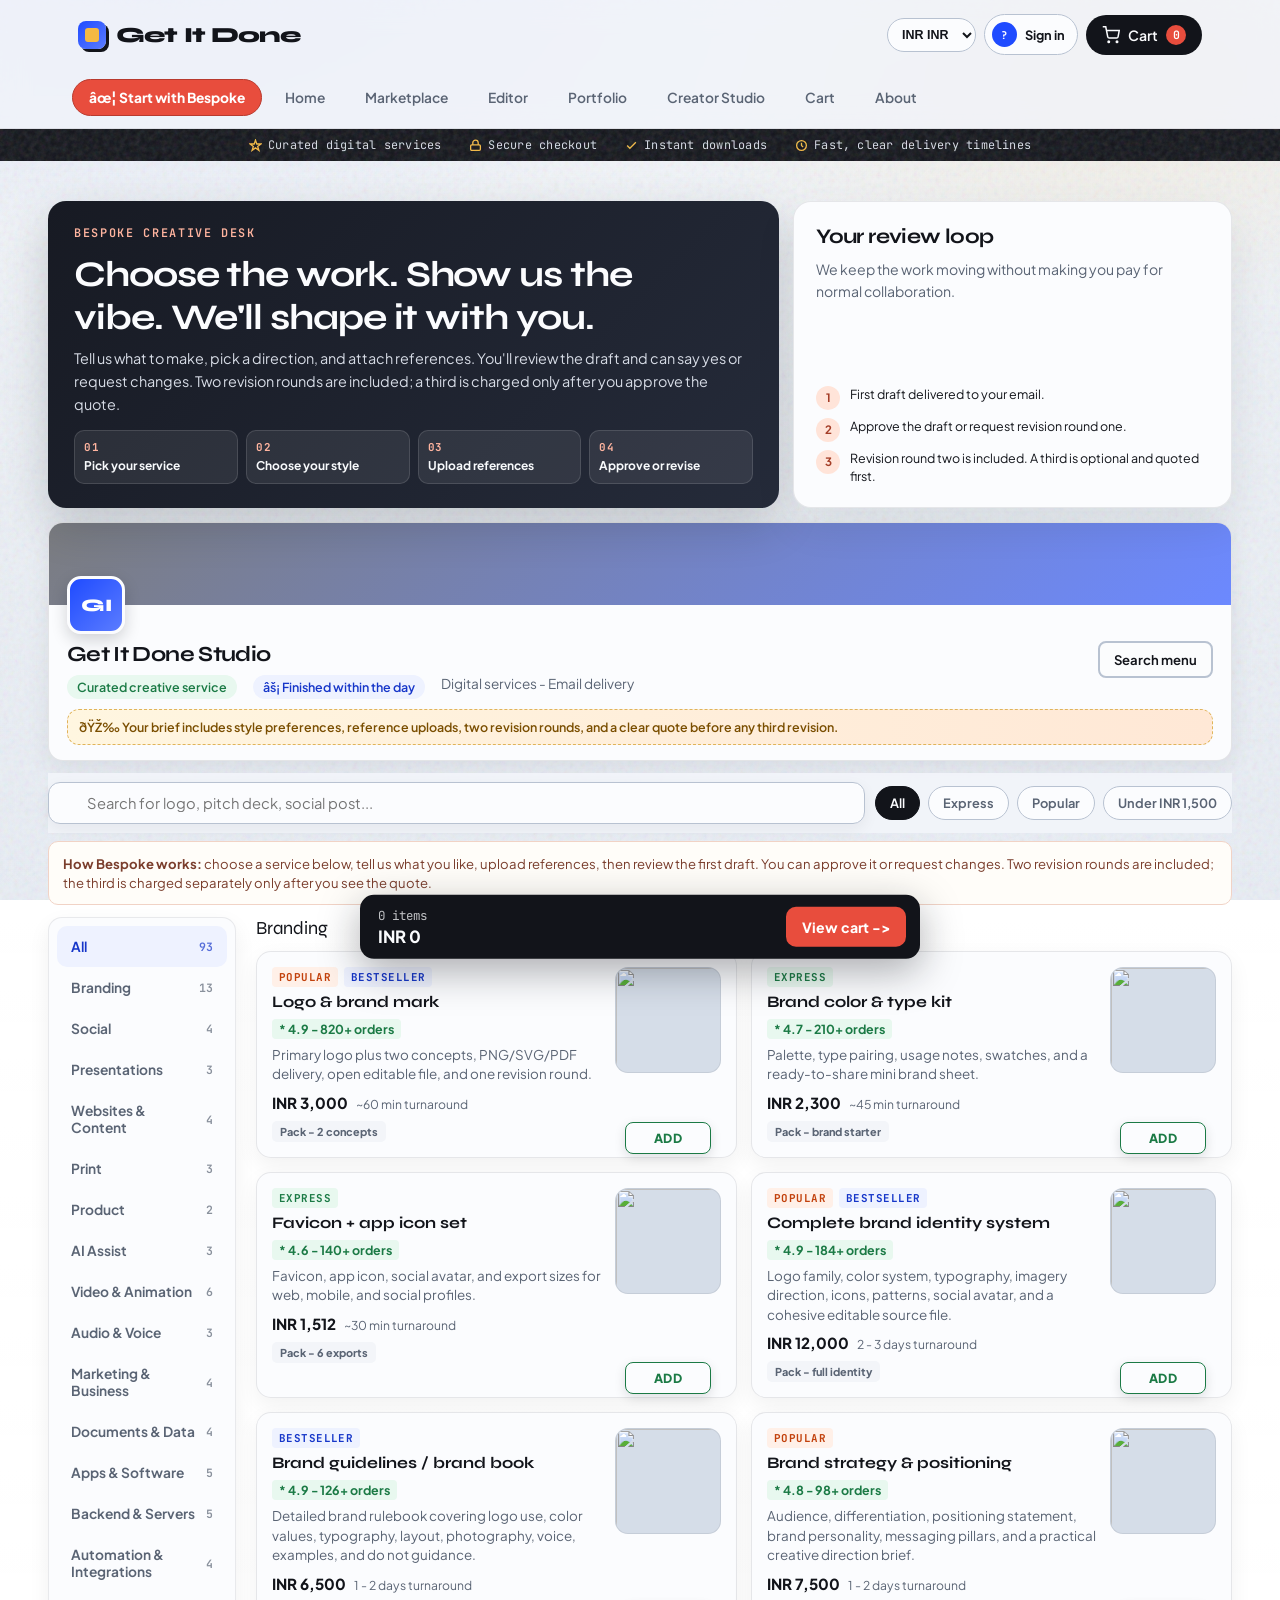
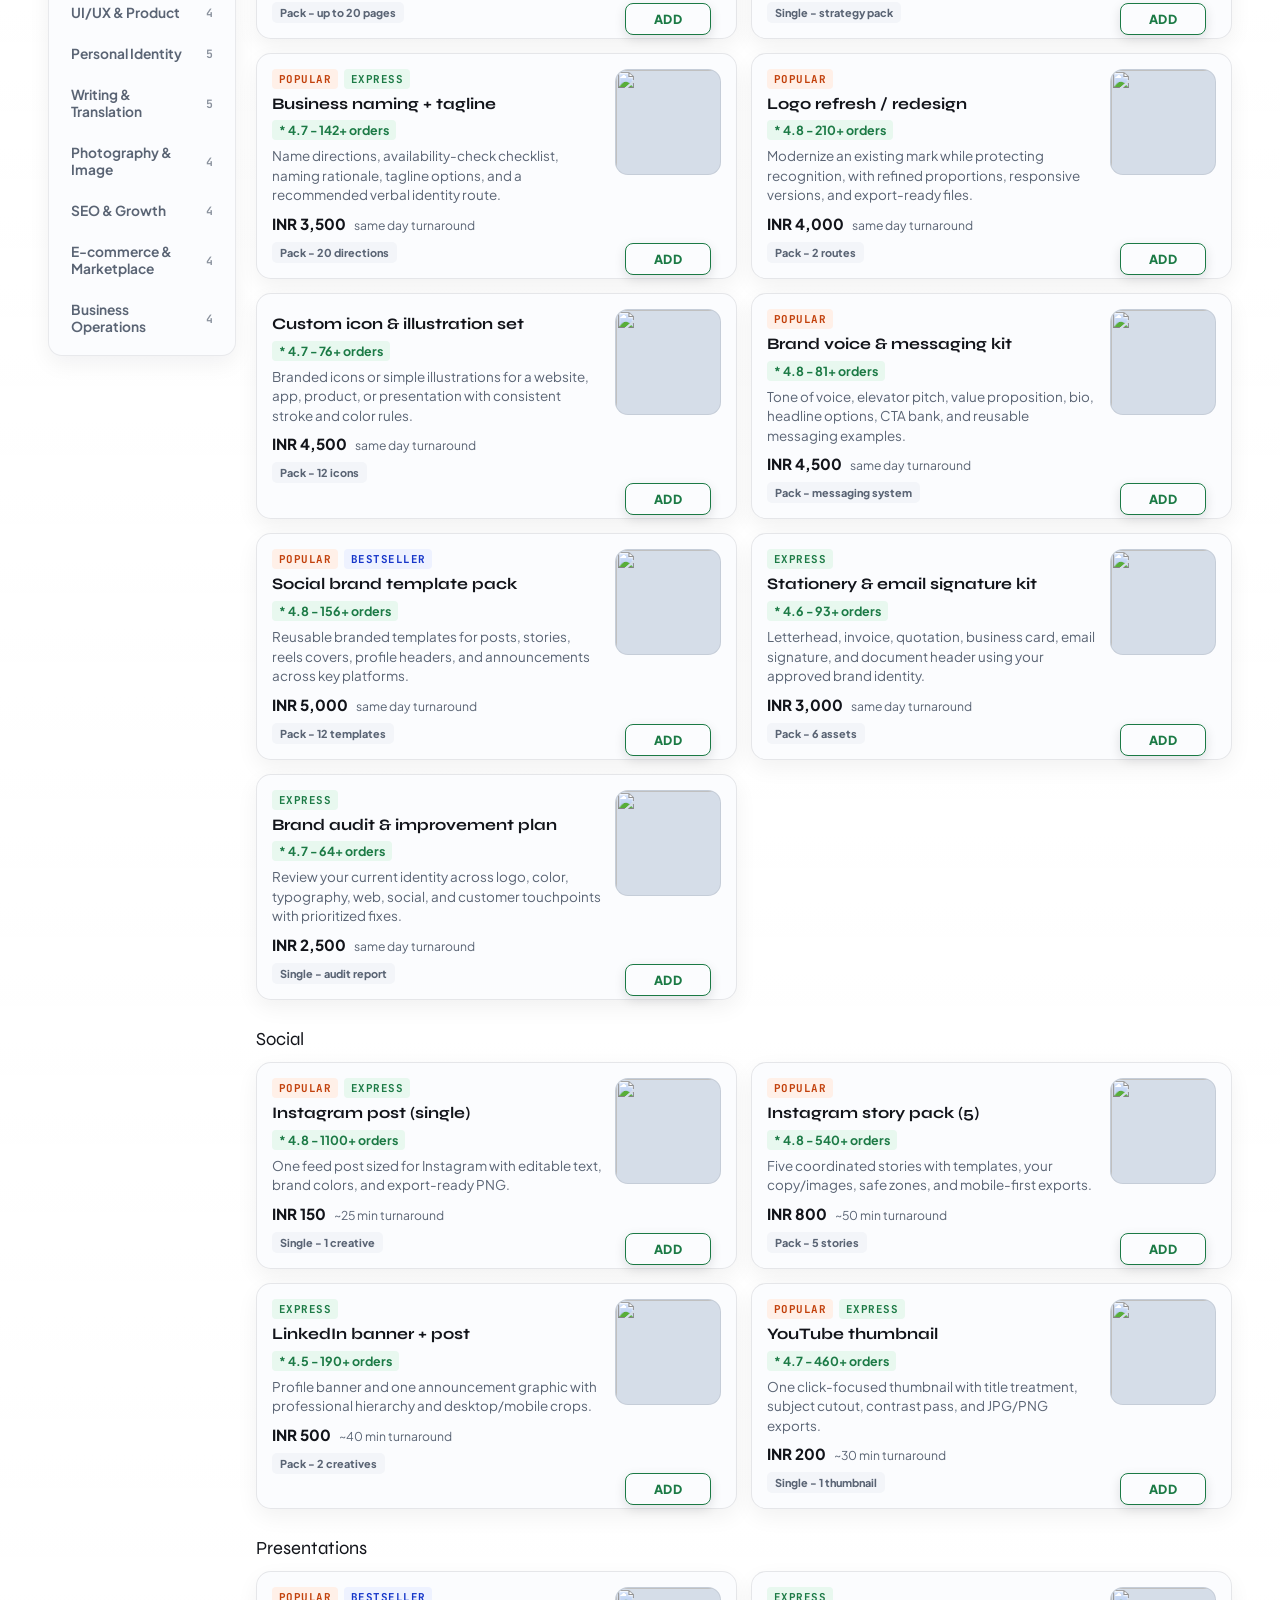
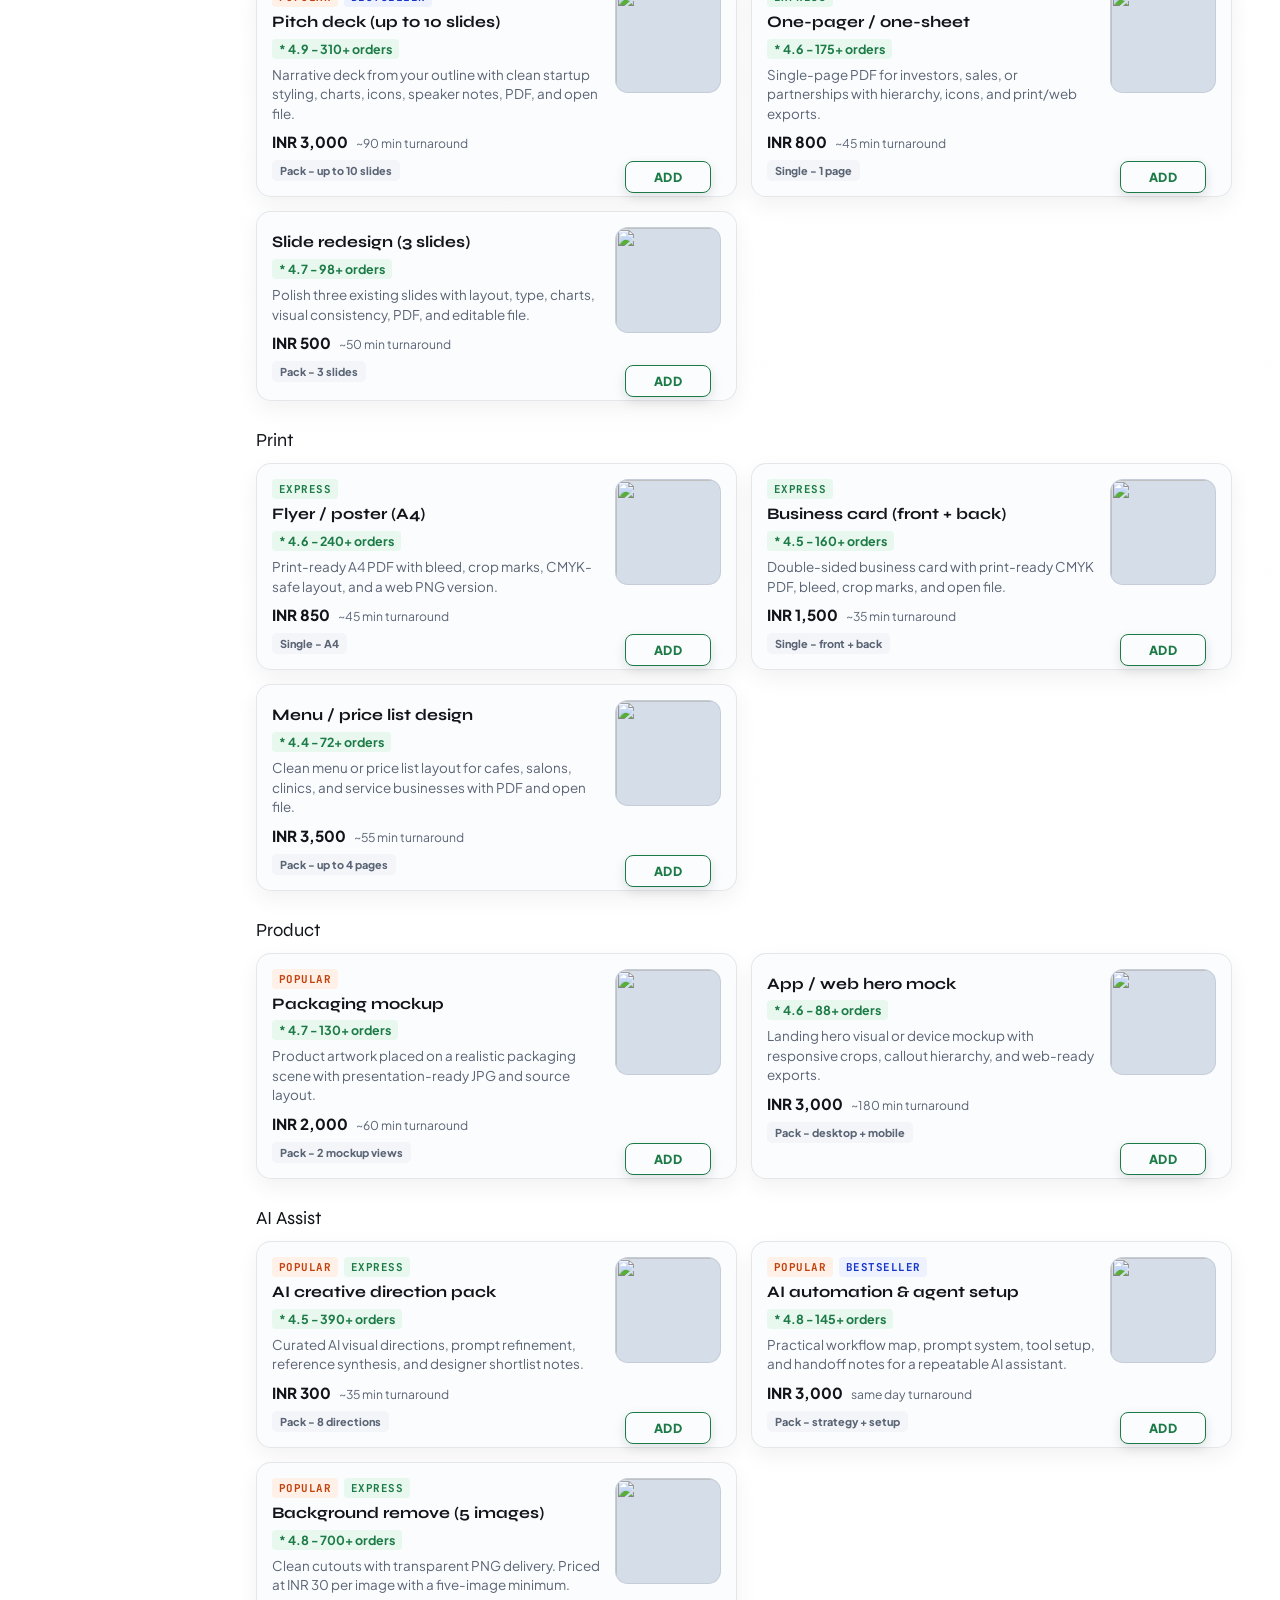
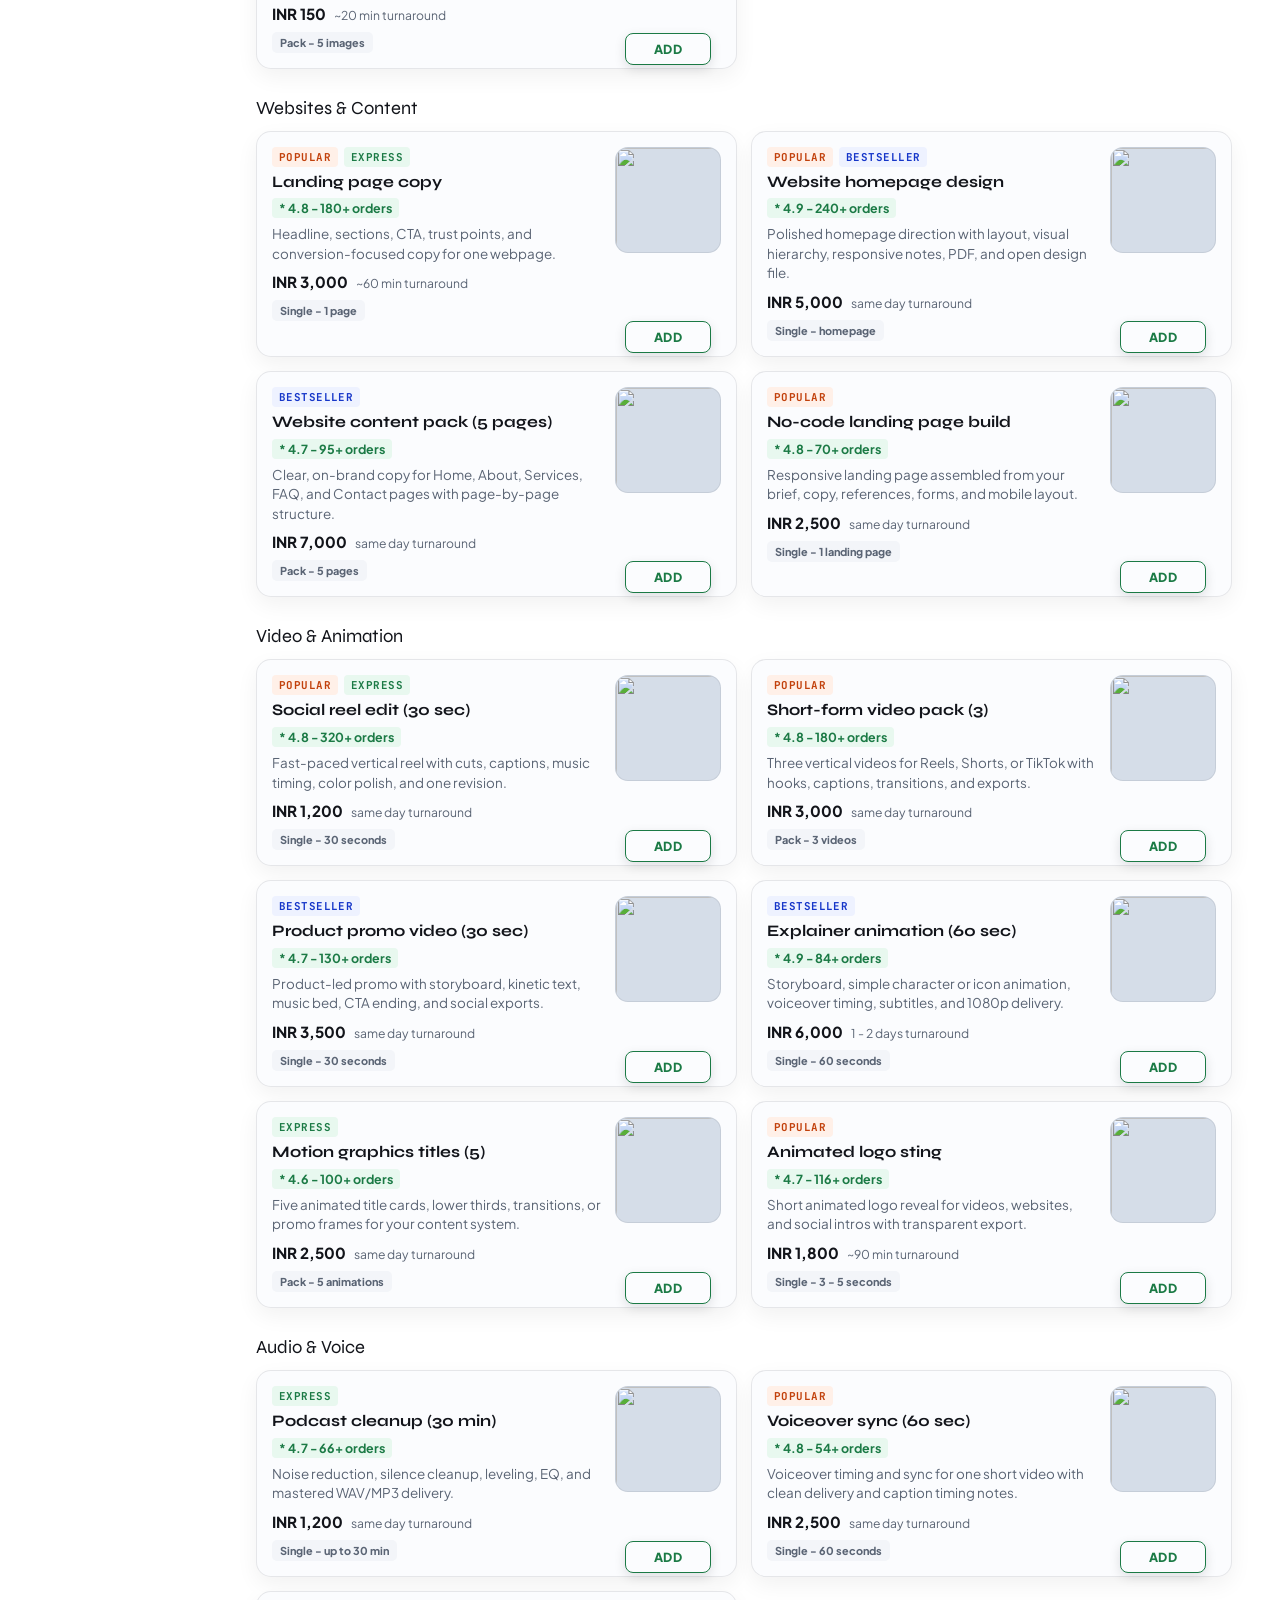
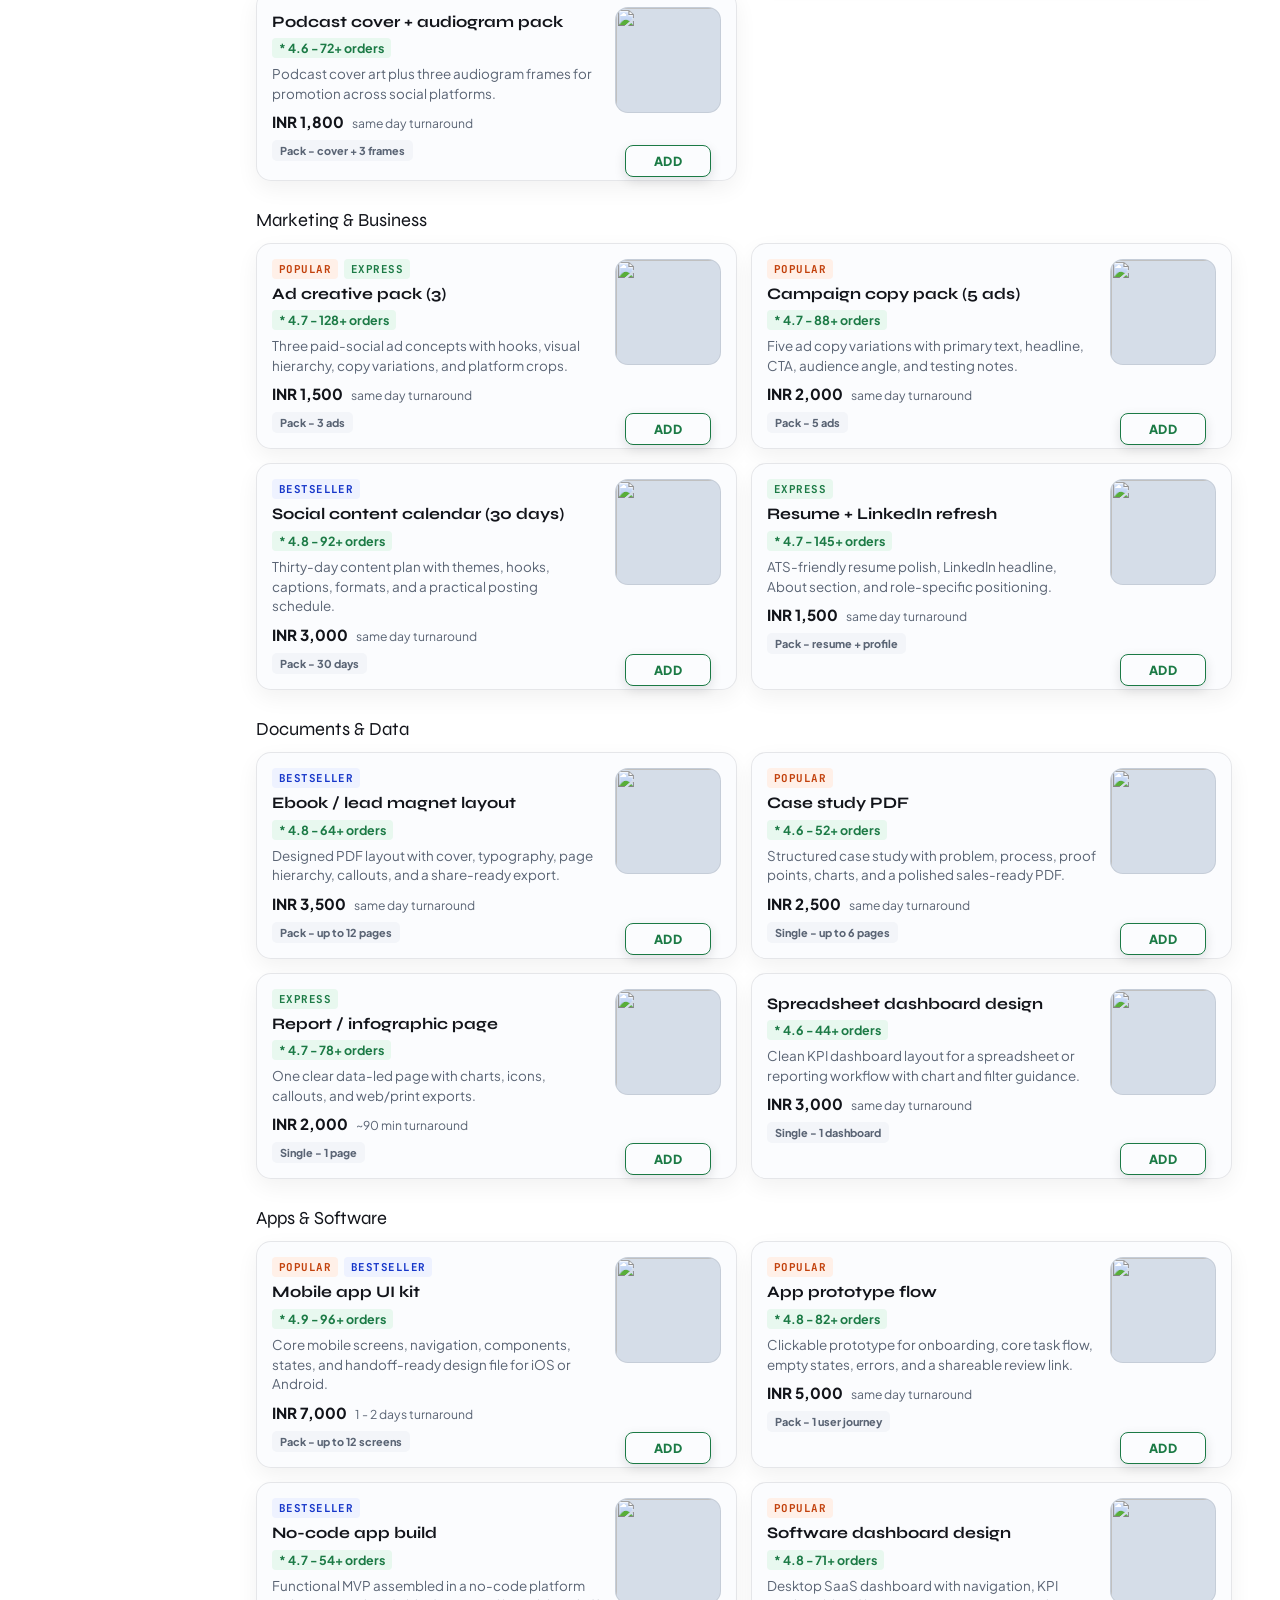
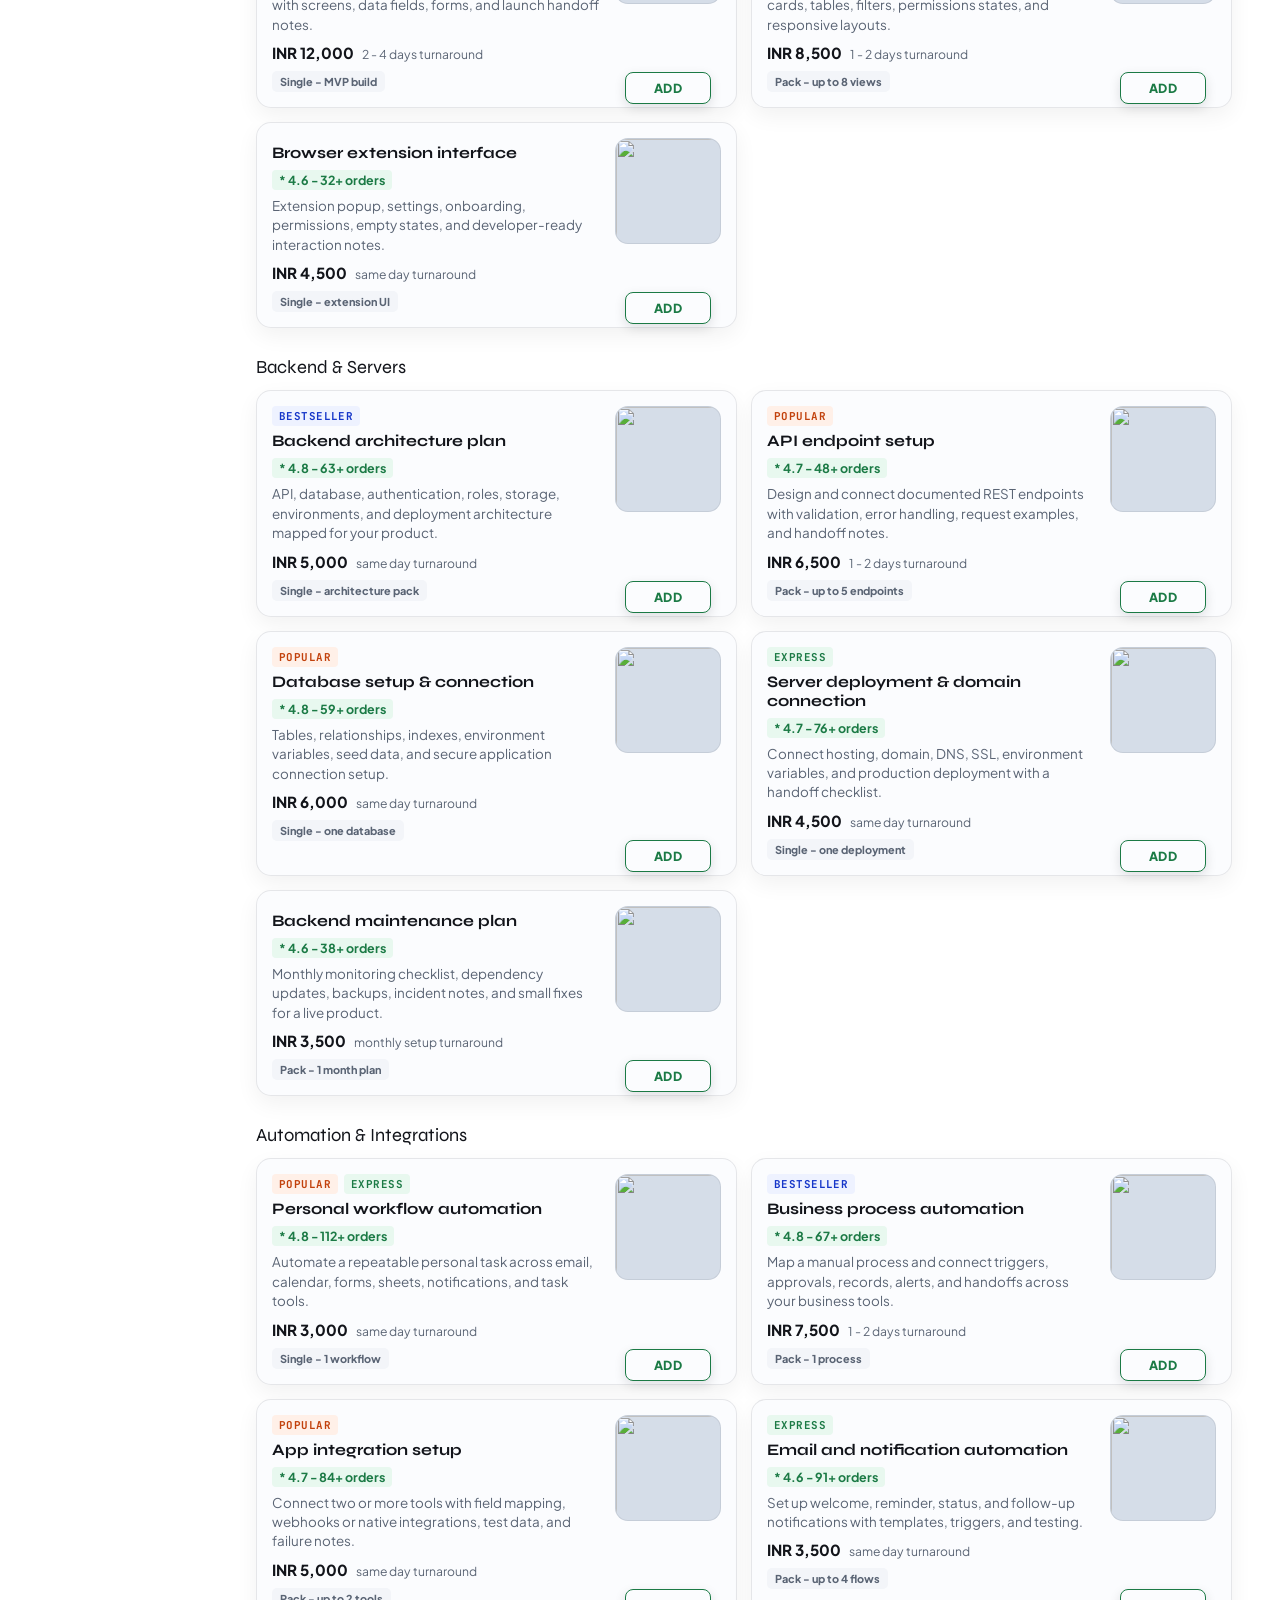
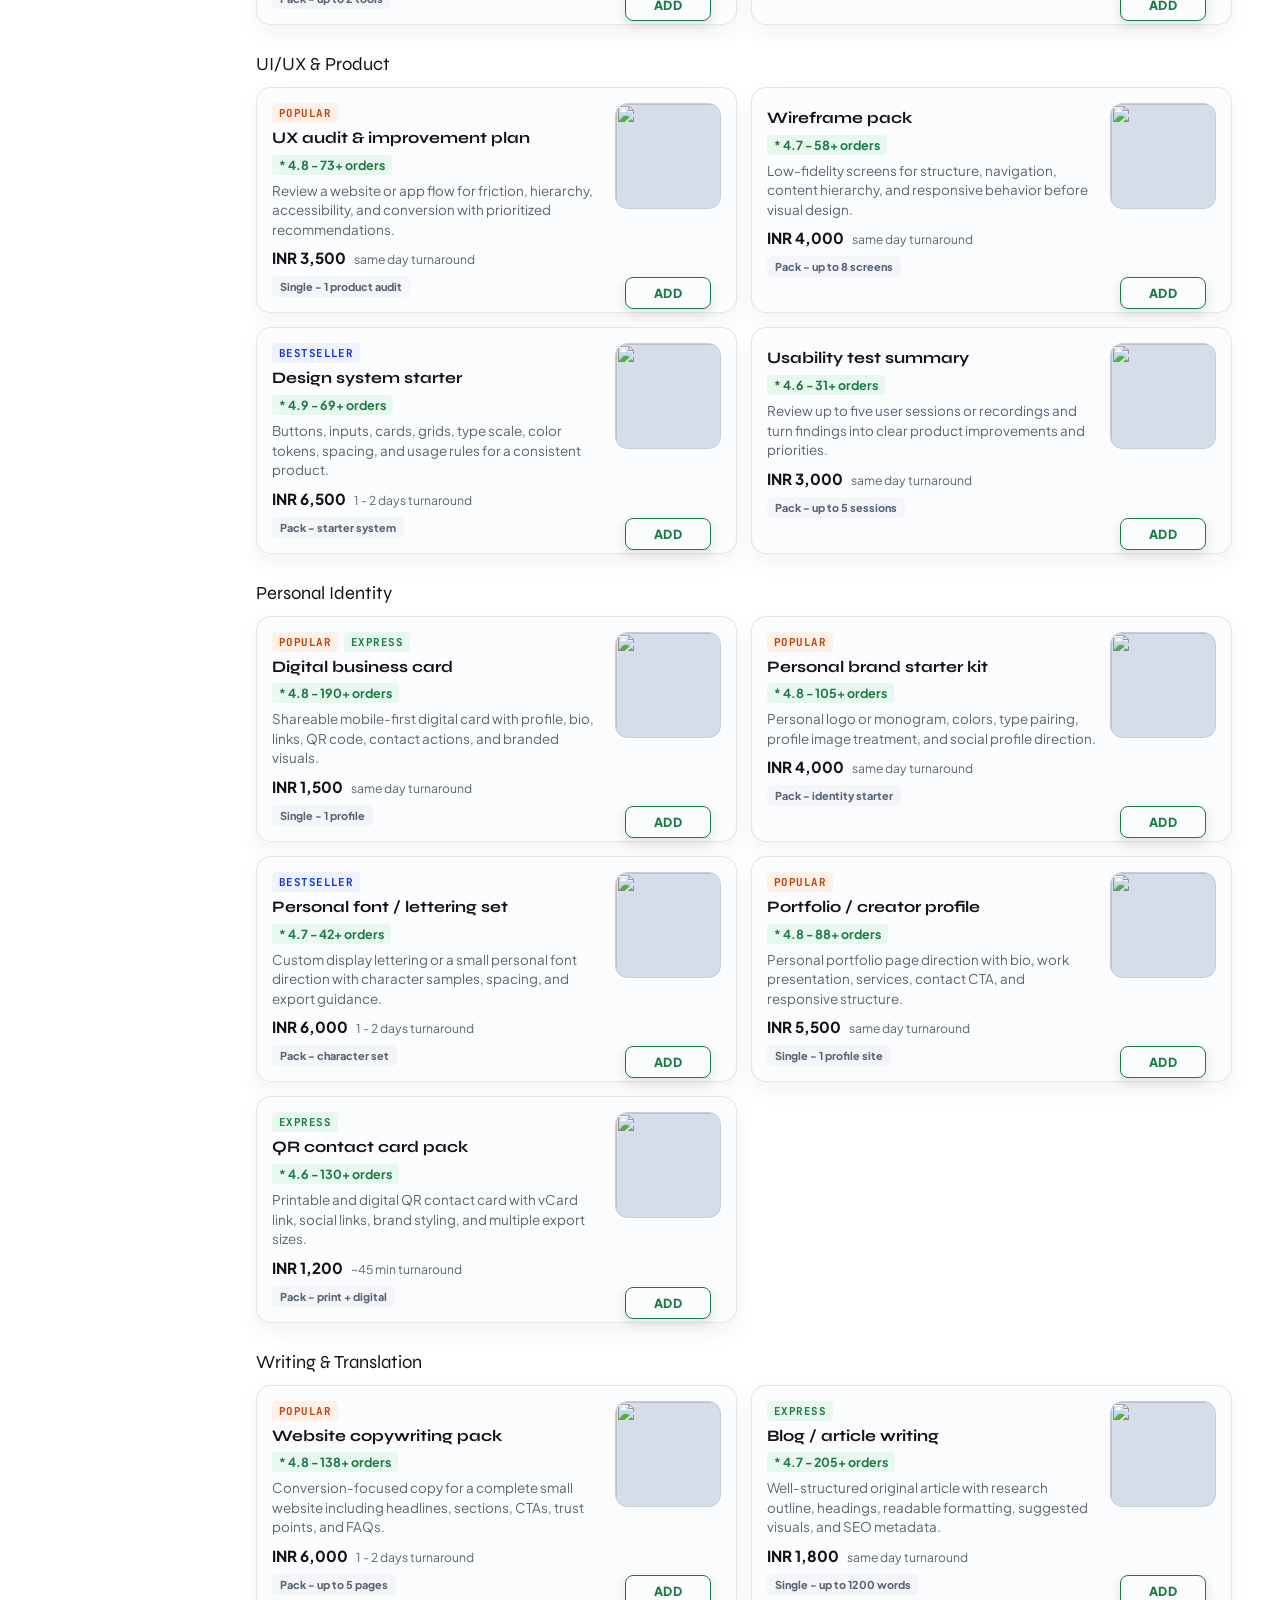
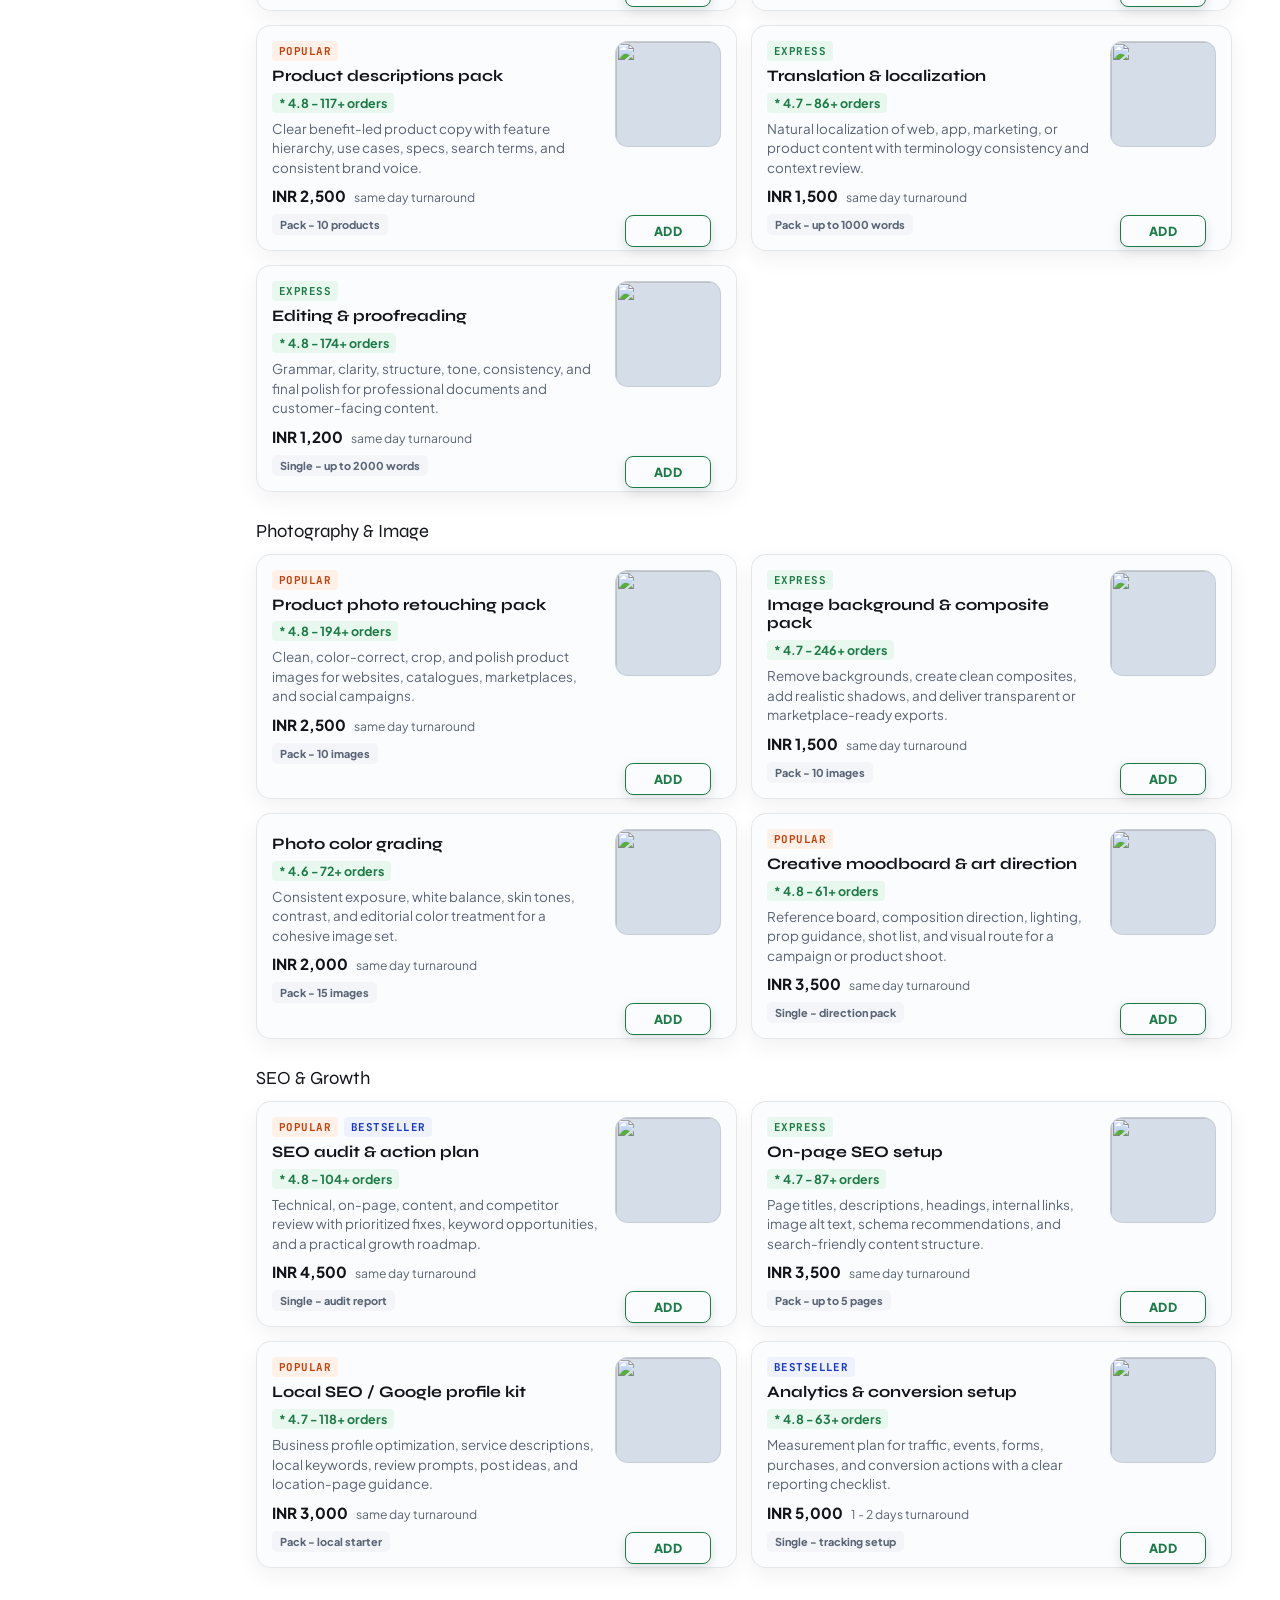
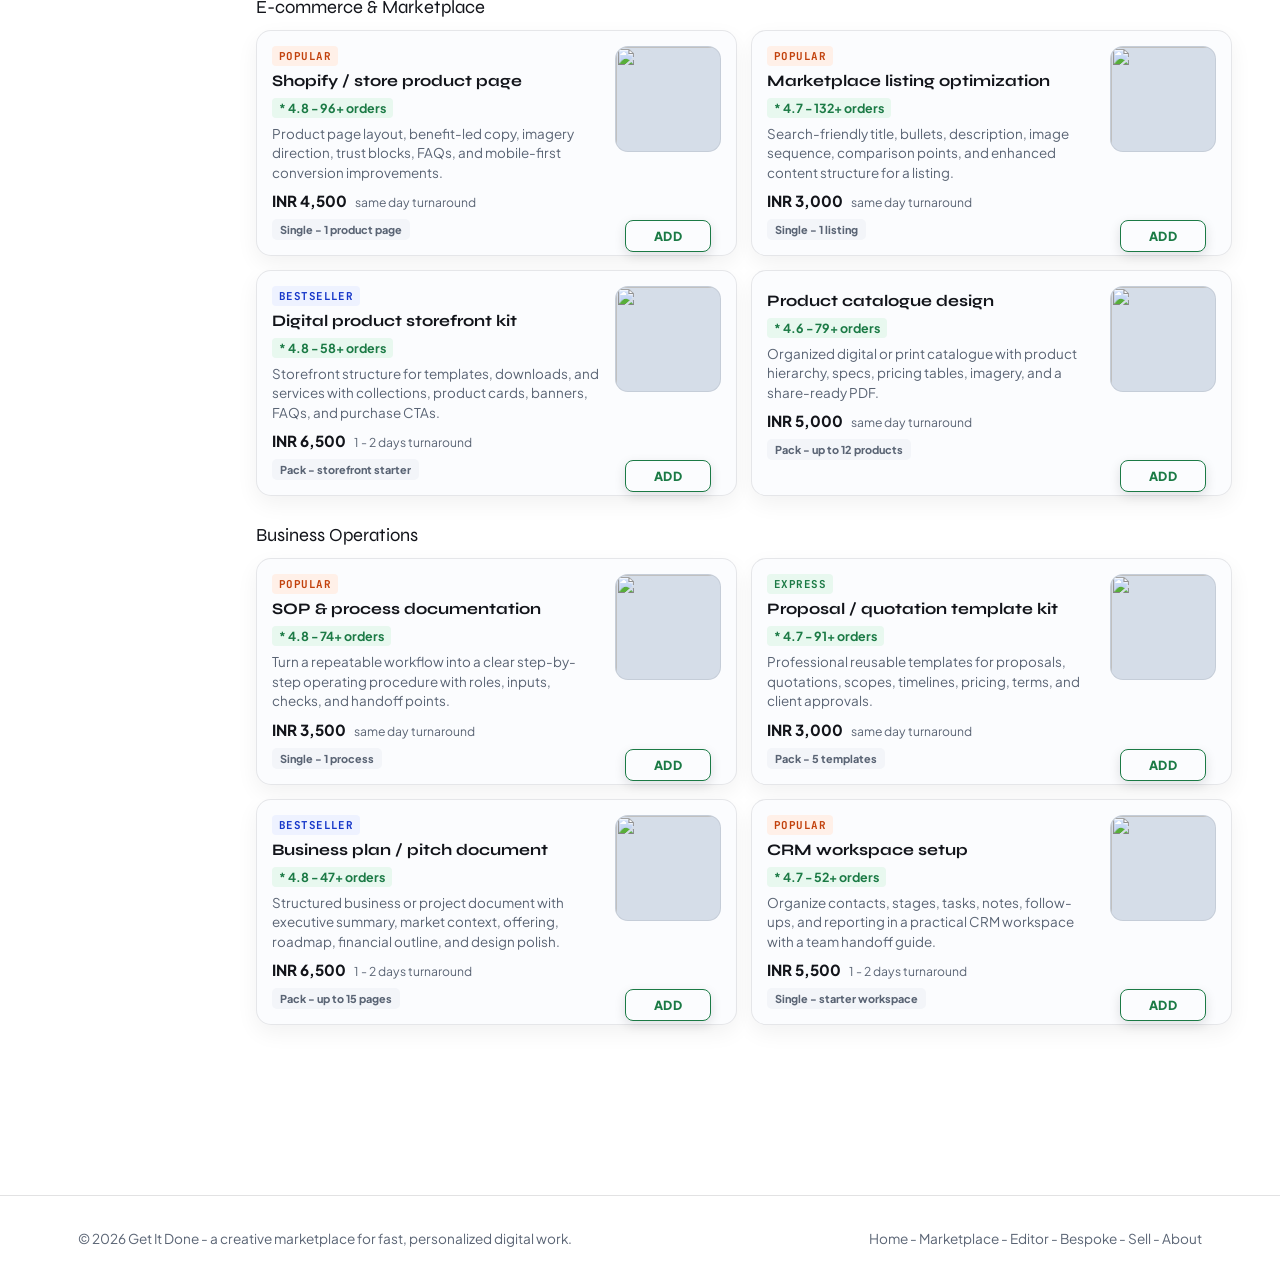
==== commit 33c9ea8e: "Polish consumer copy and repair storefront encoding" ====
--- a/index.html
+++ b/index.html
@@ -908,10 +908,10 @@
   </nav>
 </header>
 <div class="trust-bar">
-  <span><svg width="13" height="13" viewBox="0 0 24 24" fill="none" stroke="currentColor" stroke-width="2.4"><path d="M12 2l2.4 7.2H22l-6 4.6 2.3 7.2L12 16.4 5.7 21l2.3-7.2-6-4.6h7.6z"/></svg>4.9/5 from 2,300+ buyers</span>
+  <span><svg width="13" height="13" viewBox="0 0 24 24" fill="none" stroke="currentColor" stroke-width="2.4"><path d="M12 2l2.4 7.2H22l-6 4.6 2.3 7.2L12 16.4 5.7 21l2.3-7.2-6-4.6h7.6z"/></svg>Curated digital services</span>
   <span><svg width="13" height="13" viewBox="0 0 24 24" fill="none" stroke="currentColor" stroke-width="2.4"><rect x="3" y="11" width="18" height="10" rx="2"/><path d="M7 11V7a5 5 0 0 1 10 0v4"/></svg>Secure checkout</span>
   <span><svg width="13" height="13" viewBox="0 0 24 24" fill="none" stroke="currentColor" stroke-width="2.4"><path d="M20 6L9 17l-5-5"/></svg>Instant downloads</span>
-  <span><svg width="13" height="13" viewBox="0 0 24 24" fill="none" stroke="currentColor" stroke-width="2.4"><circle cx="12" cy="12" r="9"/><path d="M12 7v5l3 3"/></svg>7-day money-back guarantee</span>
+  <span><svg width="13" height="13" viewBox="0 0 24 24" fill="none" stroke="currentColor" stroke-width="2.4"><circle cx="12" cy="12" r="9"/><path d="M12 7v5l3 3"/></svg>Fast, clear delivery timelines</span>
 </div>
 
 <!-- ============ HOME ============ -->
@@ -923,7 +923,7 @@
         <div>
           <div class="brand-lockup">Get It <span>Done</span></div>
           <div class="brand-tagline">Creative marketplace · Fast personalized digital work</div>
-          <div class="rating-pill"><span class="stars">â˜…â˜…â˜…â˜…â˜…</span><span>4.9</span><span class="divider"> - </span><span class="muted">2,300+ buyers</span></div>
+          <div class="rating-pill"><span class="stars">â˜…â˜…â˜…â˜…â˜…</span><span>Clear briefs</span><span class="divider"> - </span><span class="muted">Fast, personalized delivery</span></div>
           <h1>Fast, personalized digital work for <em>everything you need.</em></h1>
           <p class="lead">Shop ready-made assets, edit them yourself, or brief a creative professional. Get personalized digital work delivered quickly, with typical bespoke requests completed within the day.</p>
           <div class="hero-ctas">
@@ -1215,7 +1215,7 @@
         <div><h3>Your review loop</h3><p>We keep the work moving without making you pay for normal collaboration.</p></div>
         <div class="revision-steps">
           <div class="revision-step"><b>1</b><span>First draft delivered to your email.</span></div>
-          <div class="revision-step"><b>2</b><span>Say â€œyesâ€ or request revision round one.</span></div>
+          <div class="revision-step"><b>2</b><span>Approve the draft or request revision round one.</span></div>
           <div class="revision-step"><b>3</b><span>Revision round two is included. A third is optional and quoted first.</span></div>
         </div>
       </div>
@@ -1223,12 +1223,12 @@
     <div class="studio-banner">
       <div class="studio-cover"></div>
       <div class="studio-body">
-        <div class="studio-logo">MR</div>
+        <div class="studio-logo" aria-label="Get It Done">GI</div>
         <div class="studio-title-row">
           <div>
             <h2>Get It Done Studio</h2>
             <div class="studio-meta">
-              <span class="pill green">â˜… 4.9  -  2.3k orders</span>
+              <span class="pill green">Curated creative service</span>
               <span class="pill">âš¡ Finished within the day</span>
               <span>Digital services  -  Email delivery</span>
             </div>
@@ -1402,7 +1402,7 @@
           <button class="btn btn-cobalt" style="width:100%;justify-content:center;margin-top:16px;" onclick="checkout()">Continue to payment</button>
           <ul class="trust-list">
             <li><svg width="15" height="15" viewBox="0 0 24 24" fill="none" stroke="currentColor" stroke-width="2.2"><rect x="3" y="11" width="18" height="10" rx="2"/><path d="M7 11V7a5 5 0 0 1 10 0v4"/></svg>Encrypted, secure checkout</li>
-            <li><svg width="15" height="15" viewBox="0 0 24 24" fill="none" stroke="currentColor" stroke-width="2.2"><circle cx="12" cy="12" r="9"/><path d="M12 7v5l3 3"/></svg>7-day money-back guarantee</li>
+            <li><svg width="15" height="15" viewBox="0 0 24 24" fill="none" stroke="currentColor" stroke-width="2.2"><circle cx="12" cy="12" r="9"/><path d="M12 7v5l3 3"/></svg>Clear delivery timelines</li>
           </ul>
         </div>
         <div id="checkoutMsg"></div>
@@ -2270,7 +2270,7 @@
       <div class="ok-badge"><svg width="18" height="18" viewBox="0 0 24 24" fill="none" stroke="currentColor" stroke-width="2.5"><path d="M20 6L9 17l-5-5"/></svg></div>
       <h4>Order received</h4>
       <div class="ordno">Order ${orderNo}  -  total ${formatMoney(orderTotal)}  -  no payment was taken</div>
-      <p style="color:var(--ink-soft);font-size:0.84rem;line-height:1.5;margin:0 0 8px;">Ready-made items include a preview download in this demo. Bespoke requests are finished and sent to your email within the day.</p>
+      <p style="color:var(--ink-soft);font-size:0.84rem;line-height:1.5;margin:0 0 8px;">Ready-made items include the files listed on the product page. Bespoke requests are finished and sent to your email within the day where the service timeline allows.</p>
       ${lines}
     </div>`;
   orderHistory.unshift({
@@ -2330,7 +2330,7 @@
   {id:'s10',cat:'Presentations',title:'Slide redesign (3 slides)',desc:'Polish three existing slides with layout, type, charts, visual consistency, PDF, and editable file.',price:inr(500),eta:'~50 min',rating:4.7,orders:98,seed:'svc-redesign',tags:[],packageLabel:'Pack  -  3 slides'},
   {id:'s11',cat:'Print',title:'Flyer / poster (A4)',desc:'Print-ready A4 PDF with bleed, crop marks, CMYK-safe layout, and a web PNG version.',price:inr(850),eta:'~45 min',rating:4.6,orders:240,seed:'svc-flyer',tags:['express'],packageLabel:'Single  -  A4'},
   {id:'s12',cat:'Print',title:'Business card (front + back)',desc:'Double-sided business card with print-ready CMYK PDF, bleed, crop marks, and open file.',price:inr(1500),eta:'~35 min',rating:4.5,orders:160,seed:'svc-card',tags:['express'],packageLabel:'Single  -  front + back'},
-  {id:'s13',cat:'Print',title:'Menu / price list design',desc:'Clean menu or price list layout for cafÃ©s, salons, clinics, and service businesses with PDF and open file.',price:inr(3500),eta:'~55 min',rating:4.4,orders:72,seed:'svc-menu',tags:[],packageLabel:'Pack  -  up to 4 pages'},
+  {id:'s13',cat:'Print',title:'Menu / price list design',desc:'Clean menu or price list layout for cafes, salons, clinics, and service businesses with PDF and open file.',price:inr(3500),eta:'~55 min',rating:4.4,orders:72,seed:'svc-menu',tags:[],packageLabel:'Pack  -  up to 4 pages'},
   {id:'s14',cat:'Product',title:'Packaging mockup',desc:'Product artwork placed on a realistic packaging scene with presentation-ready JPG and source layout.',price:inr(2000),eta:'~60 min',rating:4.7,orders:130,seed:'svc-pack',tags:['popular'],packageLabel:'Pack  -  2 mockup views'},
   {id:'s15',cat:'Product',title:'App / web hero mock',desc:'Landing hero visual or device mockup with responsive crops, callout hierarchy, and web-ready exports.',price:inr(3000),eta:'~180 min',rating:4.6,orders:88,seed:'svc-hero',tags:[],packageLabel:'Pack  -  desktop + mobile'},
   {id:'s16',cat:'AI Assist',title:'AI creative direction pack',desc:'Curated AI visual directions, prompt refinement, reference synthesis, and designer shortlist notes.',price:inr(300),eta:'~35 min',rating:4.5,orders:390,seed:'svc-ailogo',tags:['popular','express'],packageLabel:'Pack  -  8 directions'},
@@ -3008,6 +3008,7 @@
 /* Keep customer-facing copy readable when older UTF-8 exports contain mojibake. */
 (function(){
   const replacements={
+    '\u00e2\u20ac\u0153':'"','\u00e2\u20ac\x9d':'"','\u00e2\u20ac\u009c':'"','\u00e2\u20ac\x9c':'"','\u00e2\u20ac\x9d':'"','\u00e2\u0080\u0093':' - ','\u00e2\x80\x94':' - ','\u00e2\x80\x93':' - ','\u00e2\x80\xa6':'...','\u00f0\u0178\u0094\u008d':'','\u00f0\u0178\u0094\u00a5':'','\u00f0\u0178\u0178\u0089':'','\u00f0\u0178\u0091\u0089':'','\u00f0\u0178\u0097\u0091':'','\u00f0\u0178\u008e\u0089':'','\u00f0\u0178\u0099\u008f':'',
     '\u00e2\u20ac\u201d':' - ','\u00e2\u20ac\u201c':' - ','\u00e2\u0080\u0093':'-','\u00e2\u2020\u2019':'->','\u00e2\u2020\u2014':'->','\u00e2\u20ac\u00a6':'...','\u00e2\u009c\u00a6':'*','\u00e2\u02dc\u2026':'*','\u00e2\u009c\u0093':'✓','\u00c3\u2014':'x','\u00c3\u00a9':'e','\u00c2\u00b7':' - '
   };
   function mojibakeScore(value){return (value.match(/[ÃÂâðï�]/g)||[]).length;}
@@ -3016,7 +3017,7 @@
     for(let i=0;i<2;i++){
       try{
         const repaired=decodeURIComponent(escape(best));
-        if(mojibakeScore(repaired)<mojibakeScore(best)) best=repaired; else break;
+        if(repaired!==best && !repaired.includes('\uFFFD')) best=repaired; else break;
       }catch(error){break;}
     }
     return best;
@@ -3033,6 +3034,15 @@
   new MutationObserver(run).observe(document.documentElement,{subtree:true,childList:true,characterData:true});
 })();
 </script>
+<script>
+/* Final copy safeguard: repair legacy mojibake before customers see it. */
+(function(){
+  function score(text){return Array.from(text).filter(char=>[0xC2,0xC3,0xE2,0xEF,0xF0,0xFFFD].includes(char.charCodeAt(0))).length;}
+  function repair(text){let current=text;for(let round=0;round<3;round++){try{const next=decodeURIComponent(escape(current));if(next===current||score(next)>=score(current))break;current=next;}catch(error){break;}}return current;}
+  function scan(root){const nodes=root.querySelectorAll?root.querySelectorAll('*'):[];nodes.forEach(node=>{node.childNodes.forEach(child=>{if(child.nodeType===3){const next=repair(child.nodeValue);if(next!==child.nodeValue)child.nodeValue=next;}});['placeholder','title','aria-label'].forEach(attribute=>{if(node.hasAttribute(attribute)){const next=repair(node.getAttribute(attribute));if(next!==node.getAttribute(attribute))node.setAttribute(attribute,next);}});});}
+  const run=()=>scan(document);if(document.readyState==='loading')document.addEventListener('DOMContentLoaded',run);else run();new MutationObserver(run).observe(document.documentElement,{subtree:true,childList:true,characterData:true});
+})();
+</script>
 </body>
 </html>
 
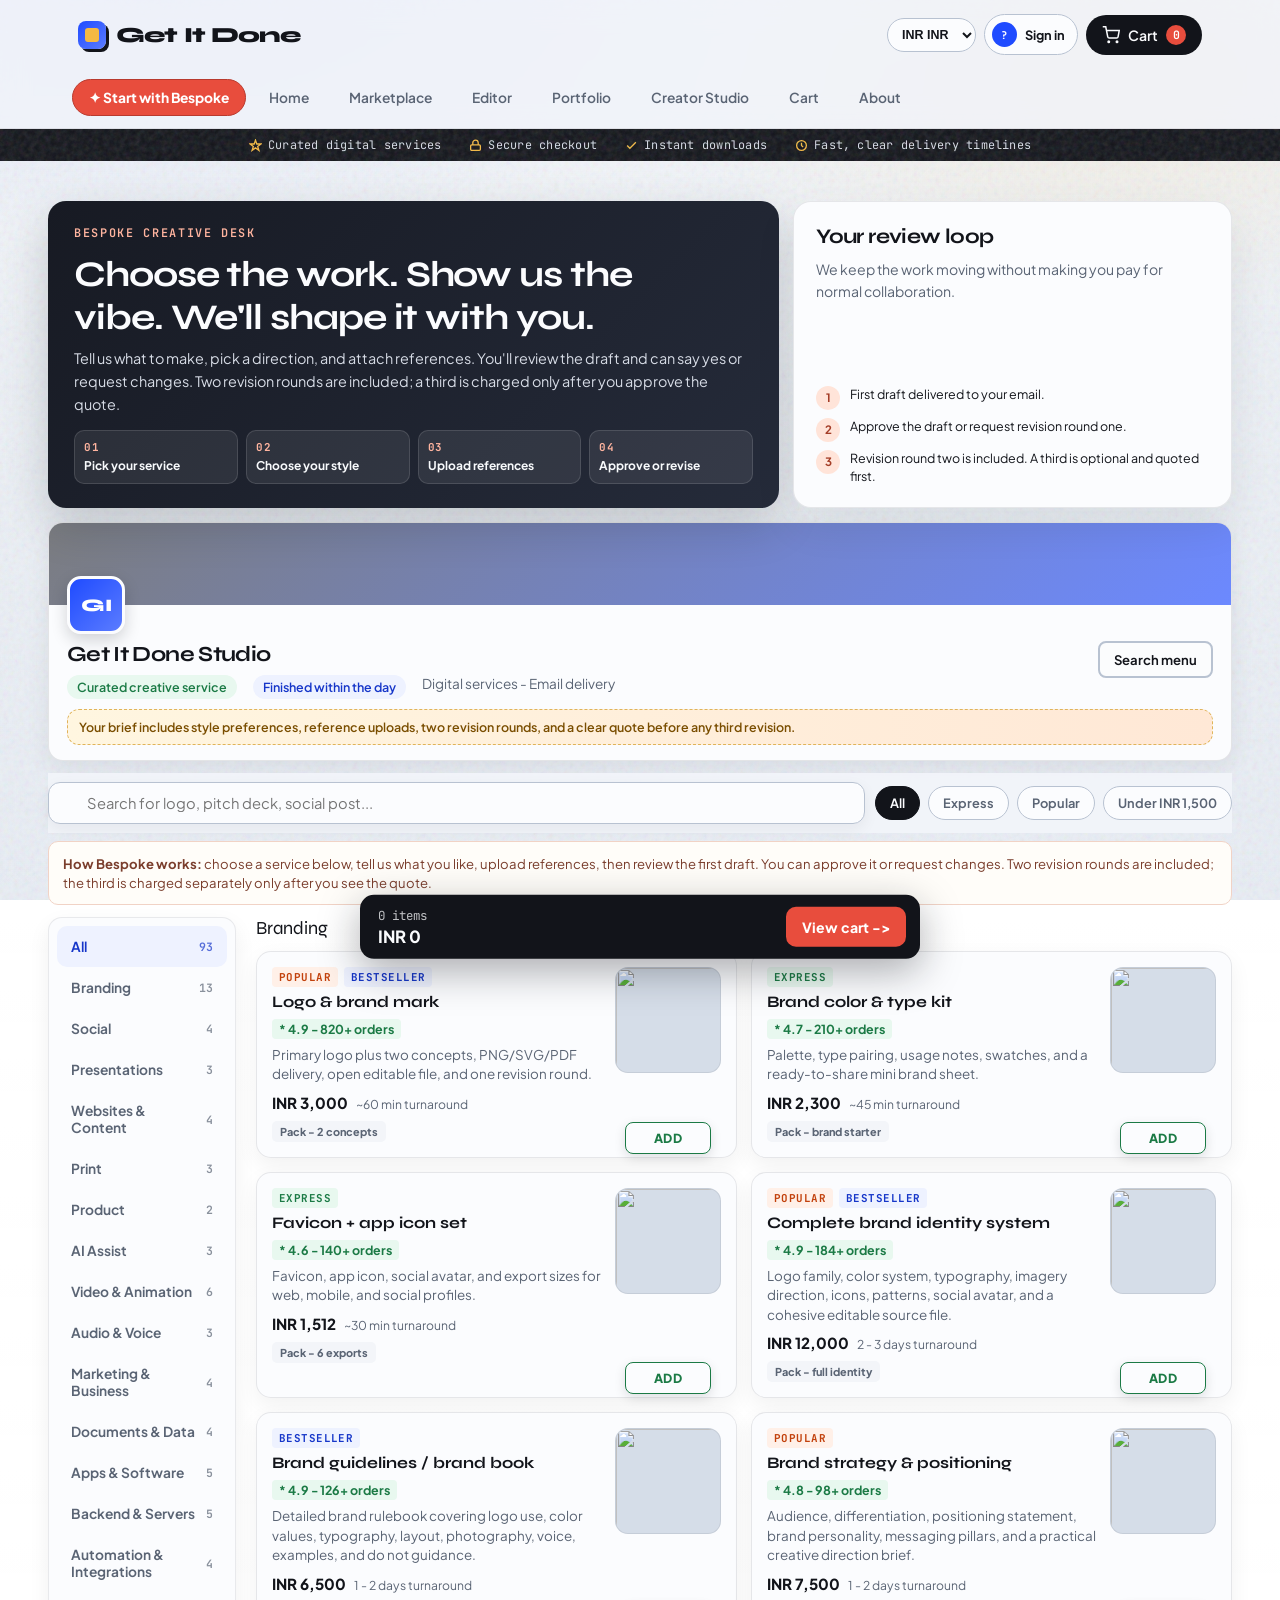
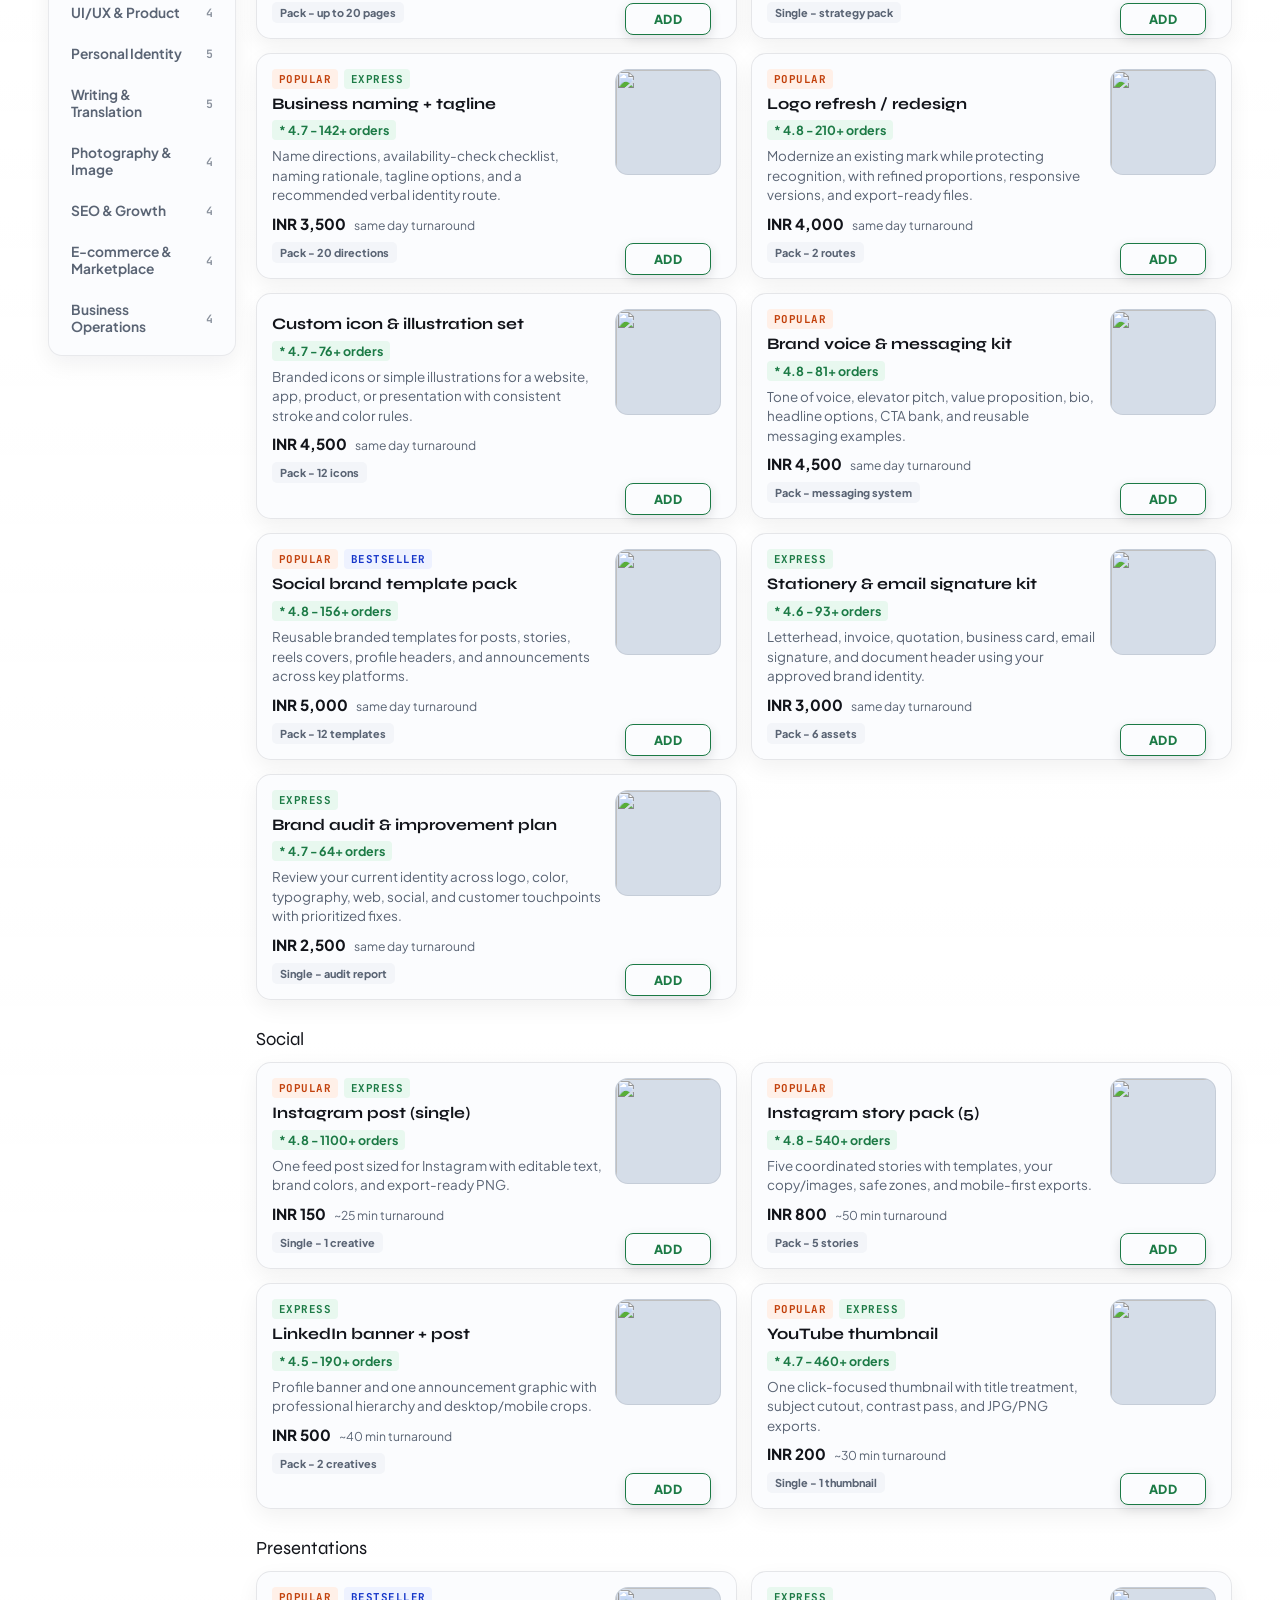
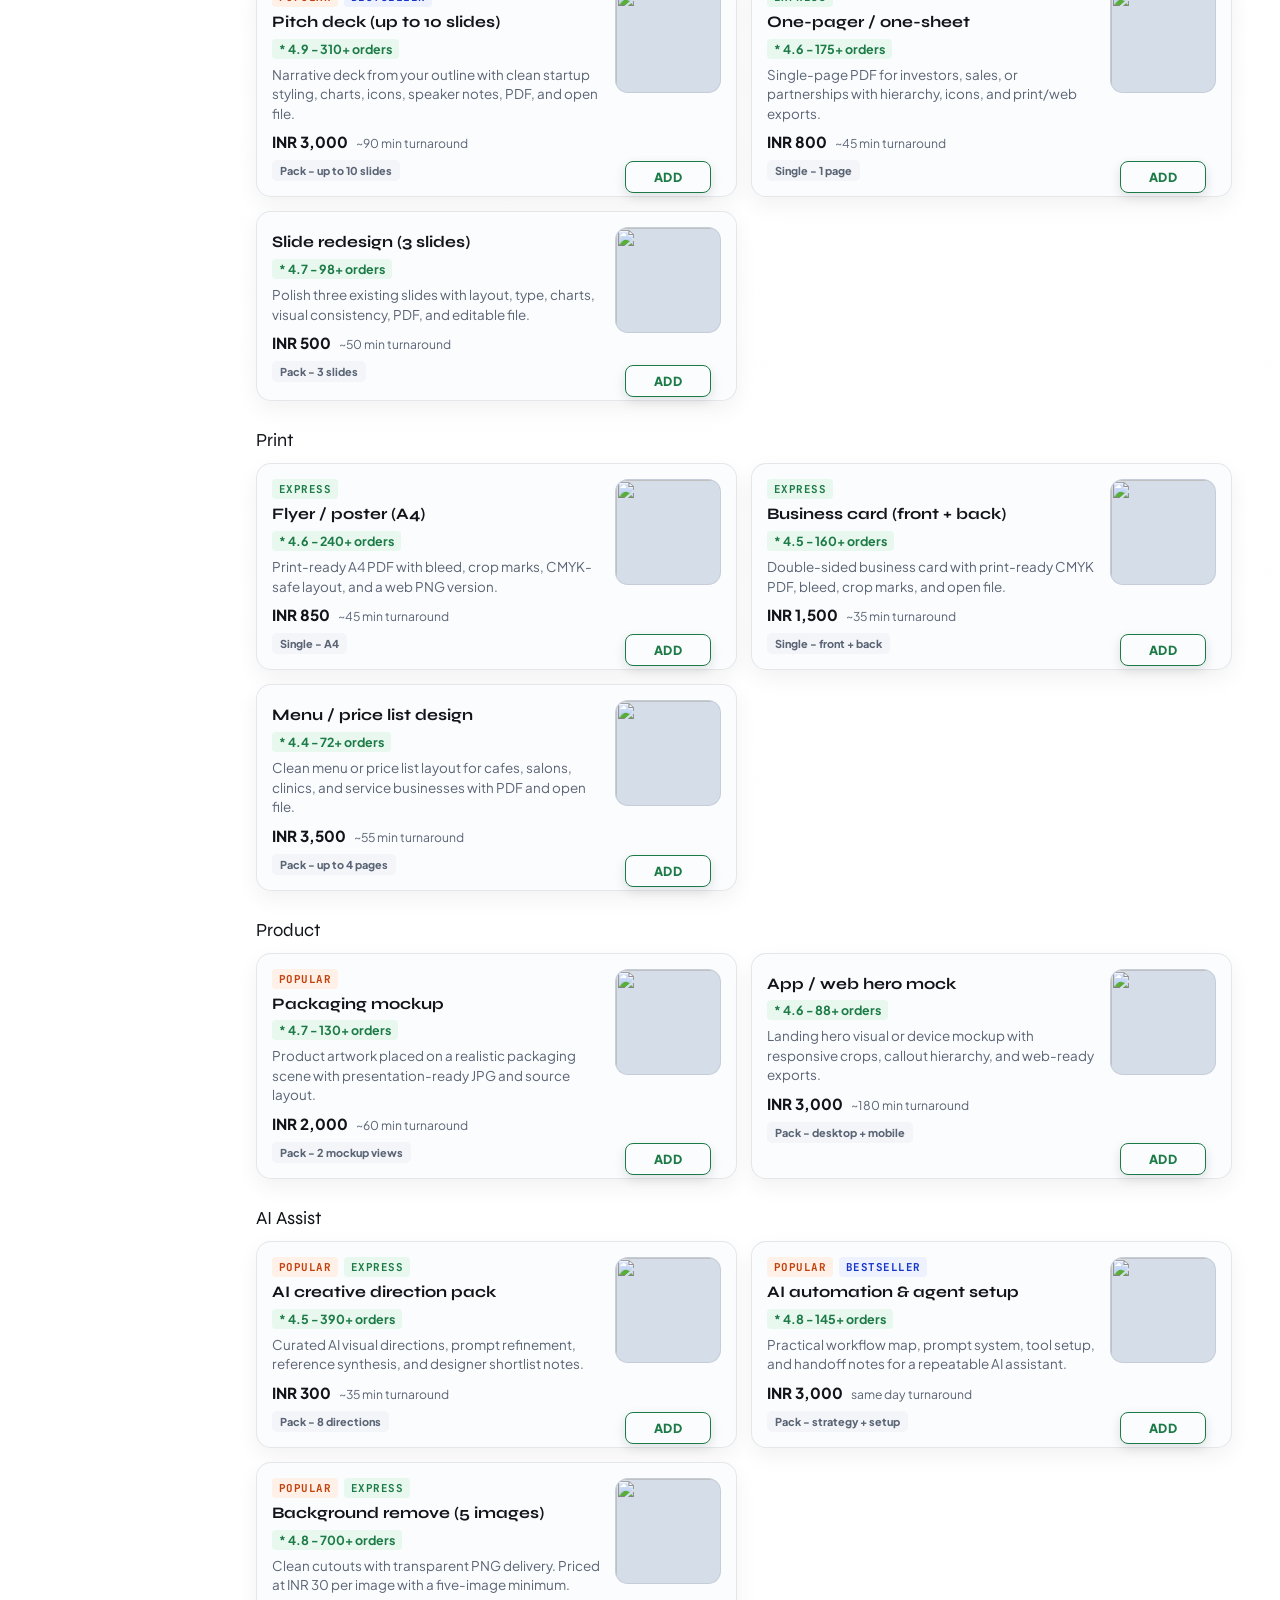
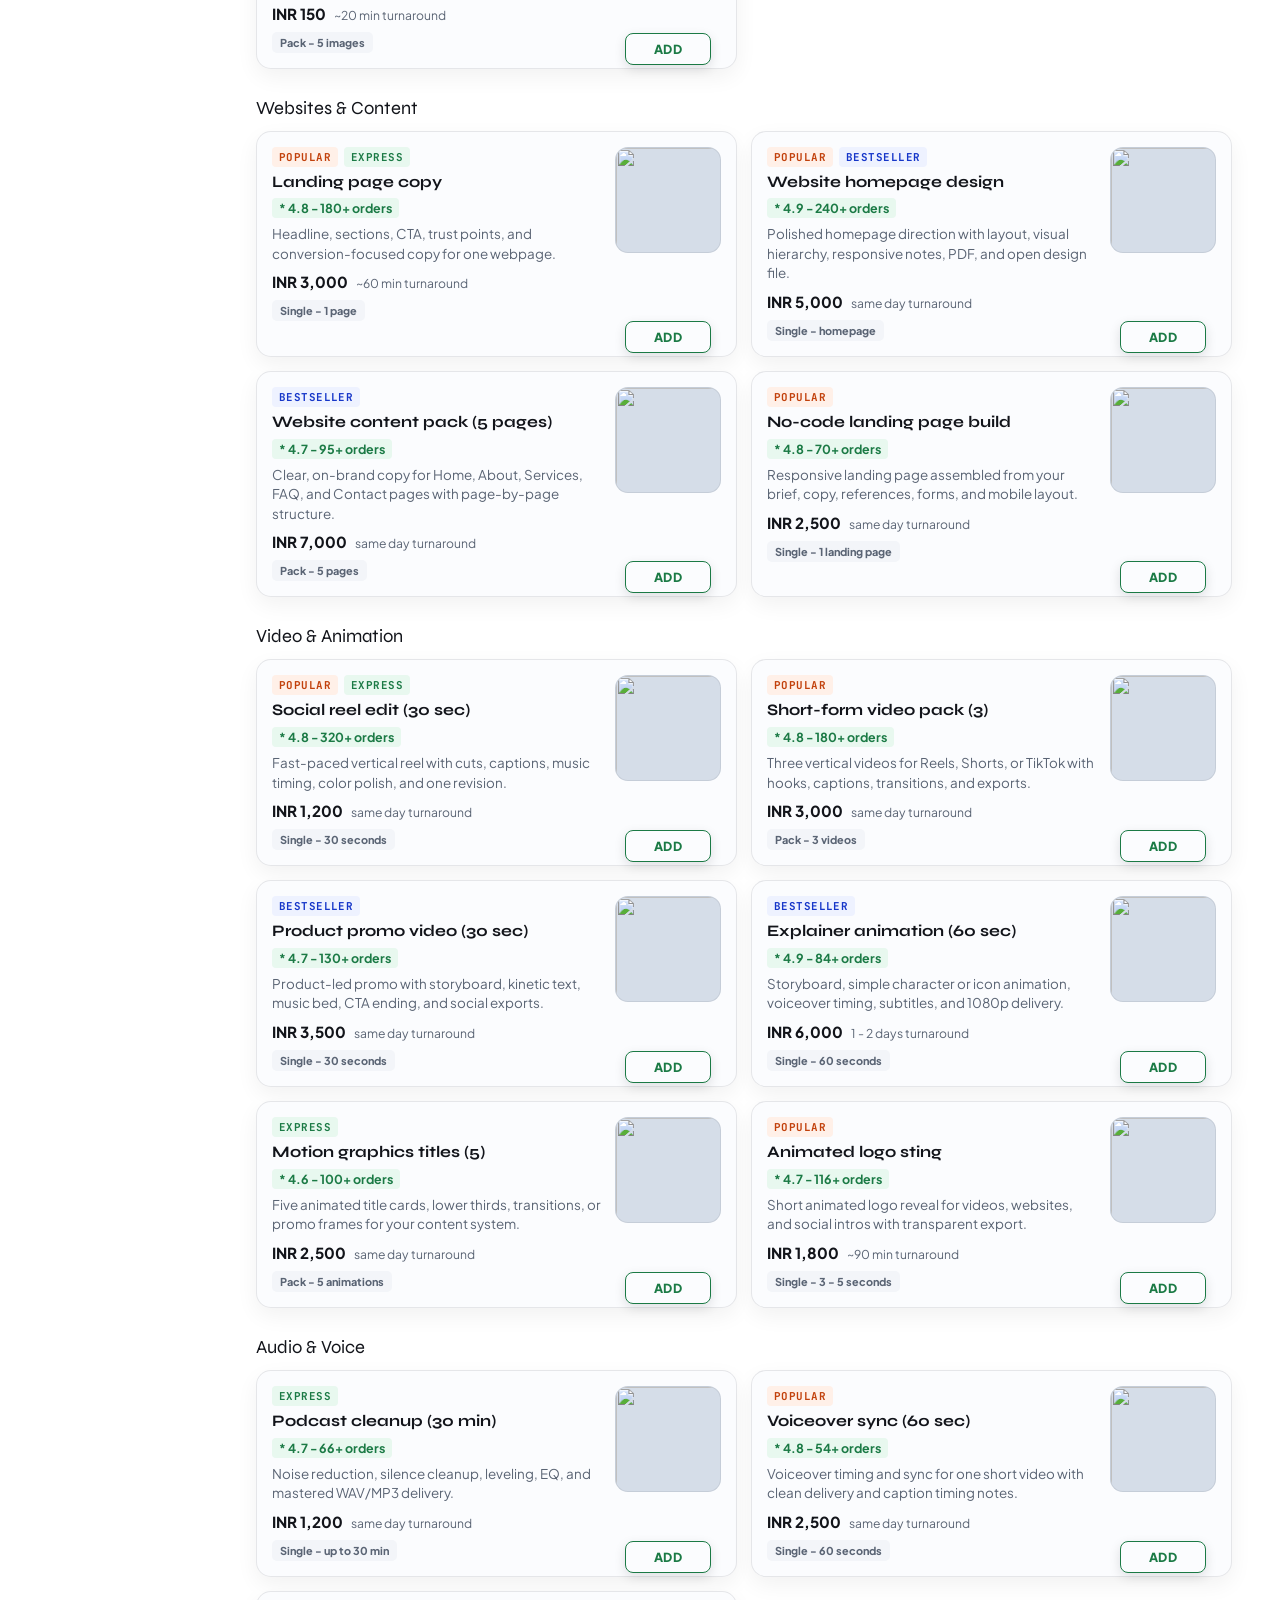
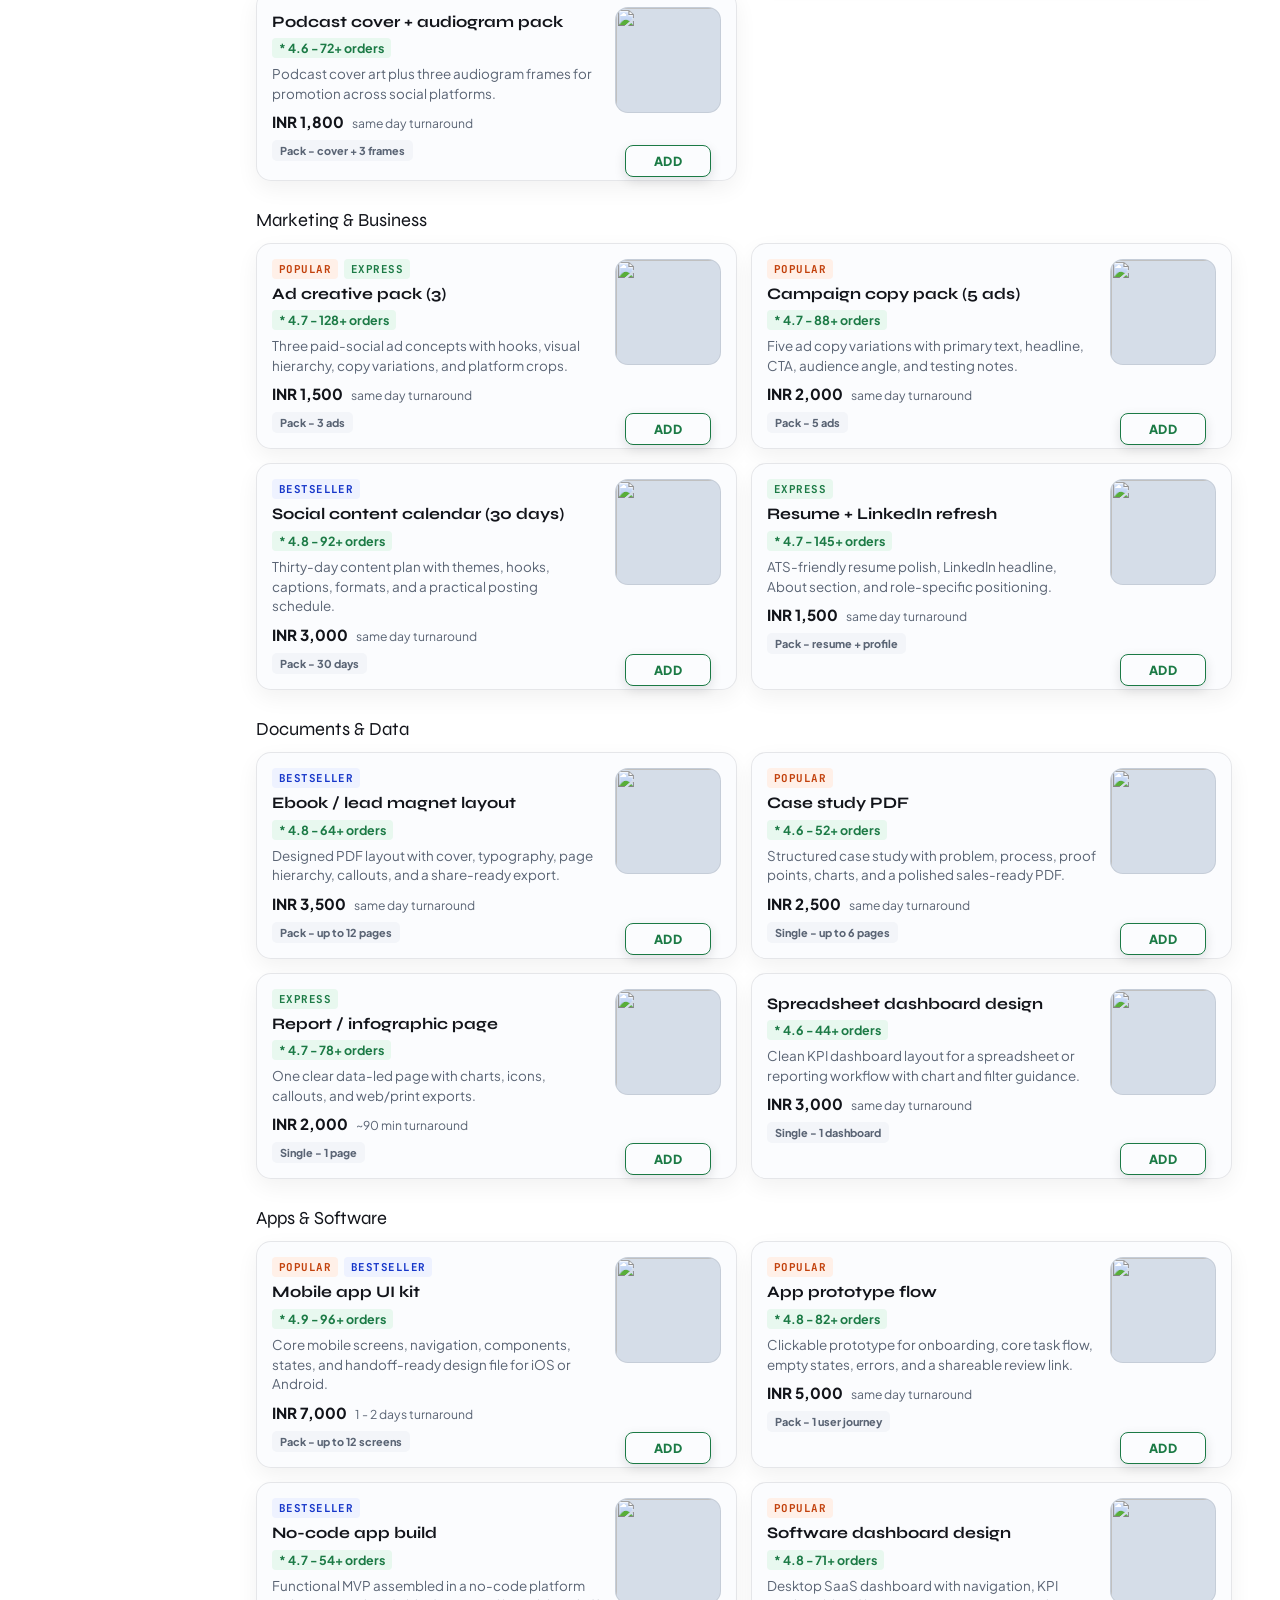
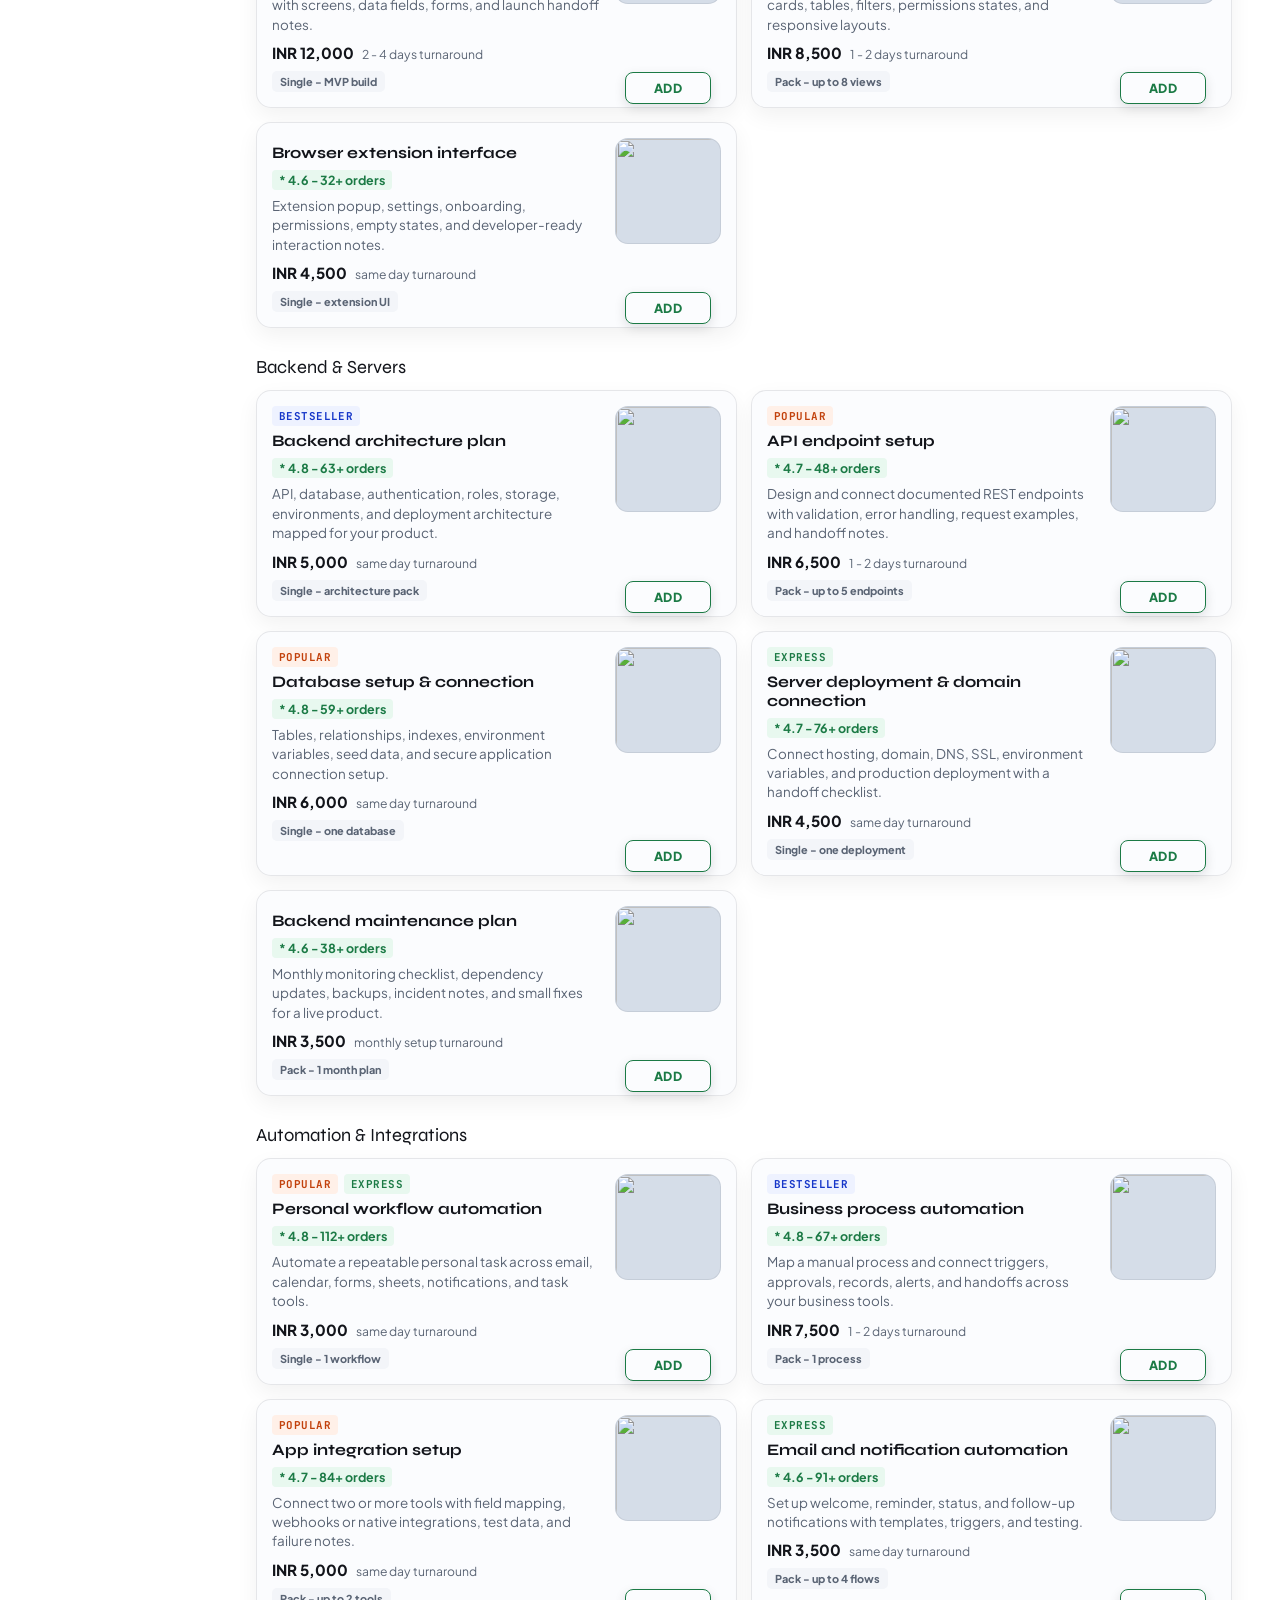
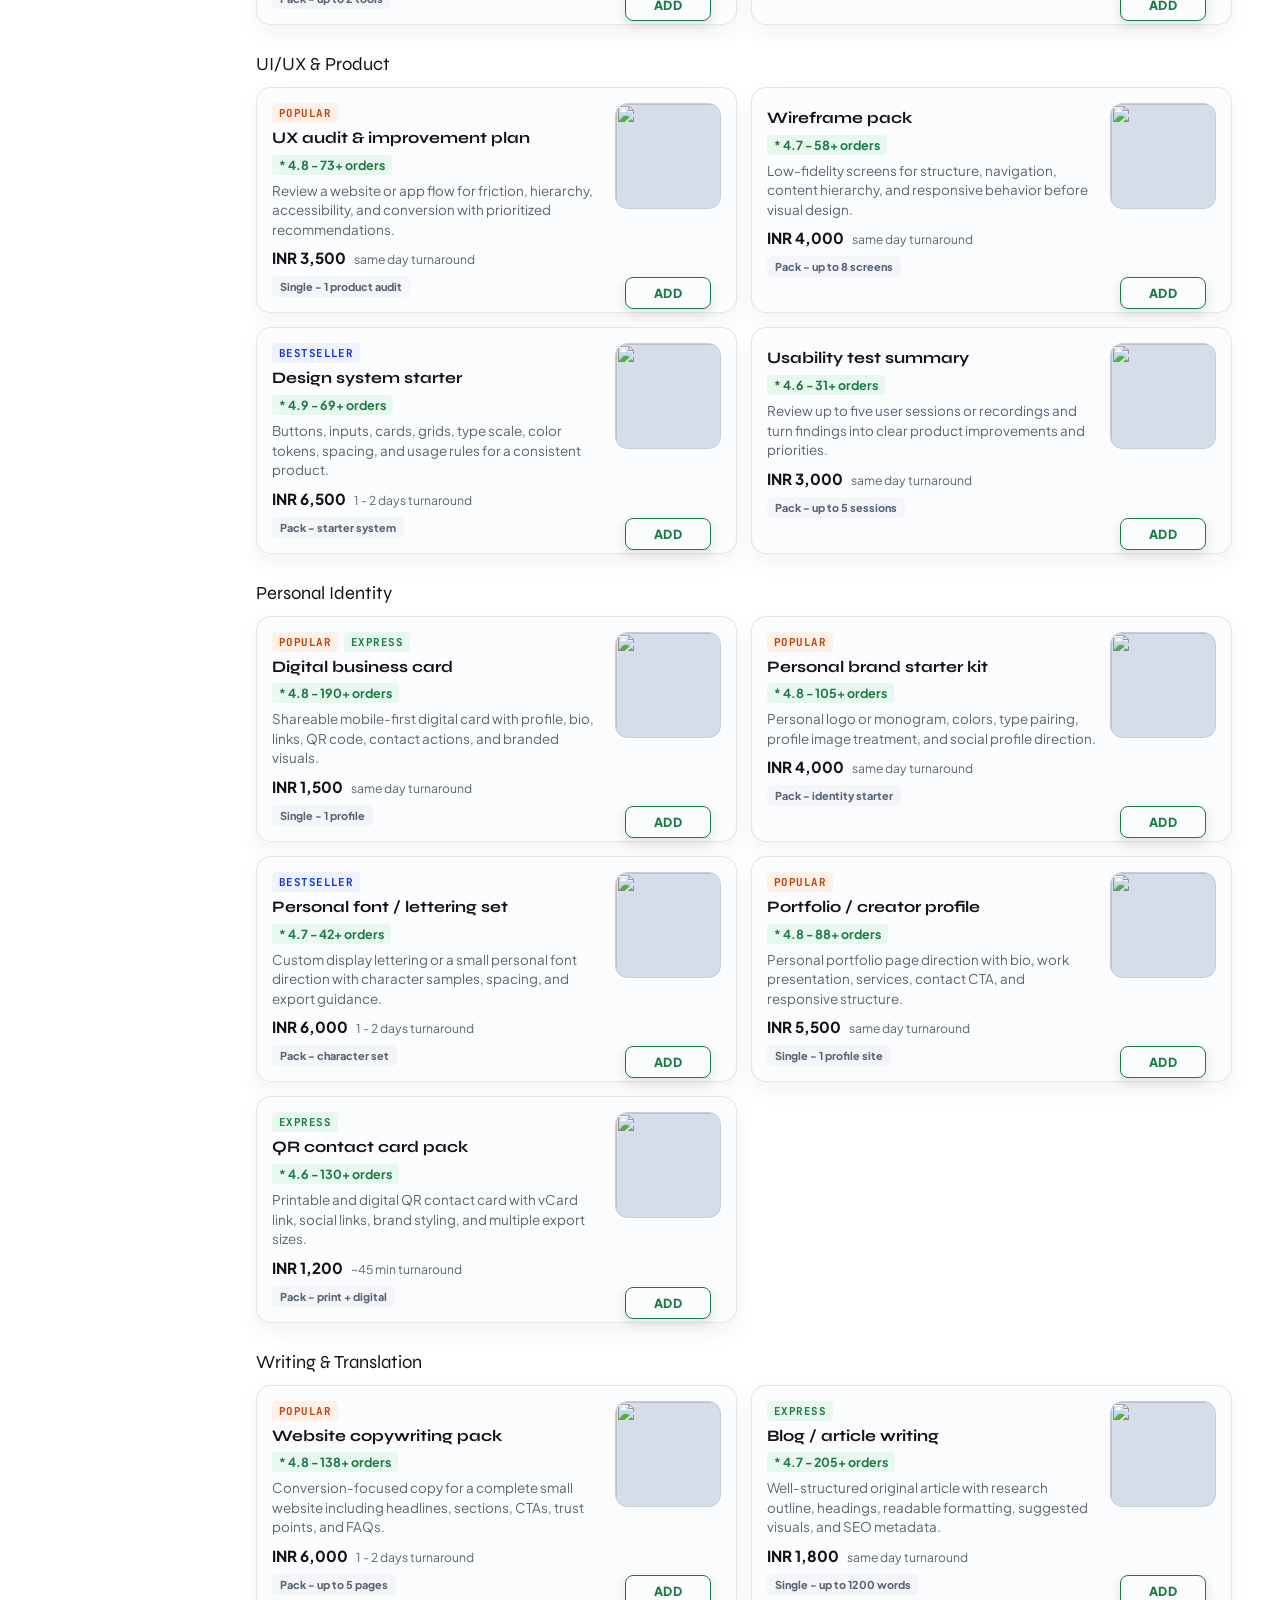
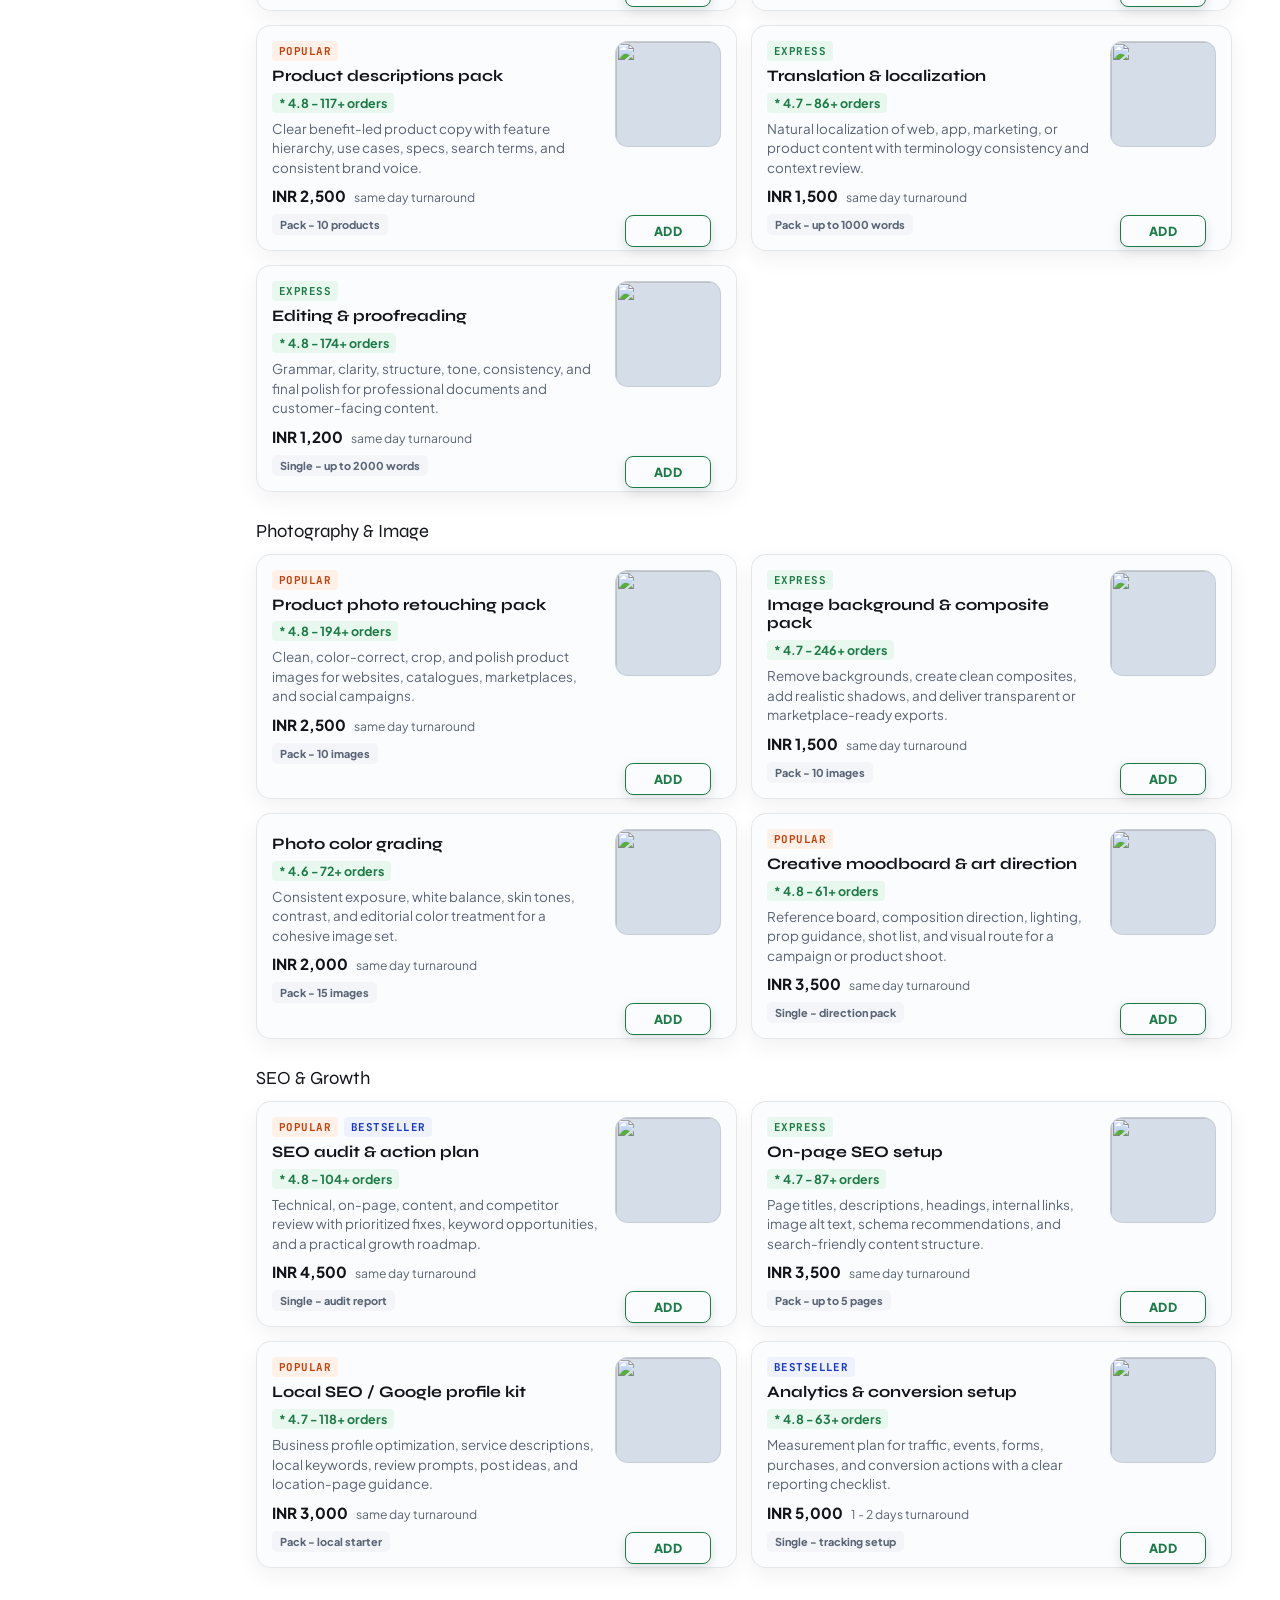
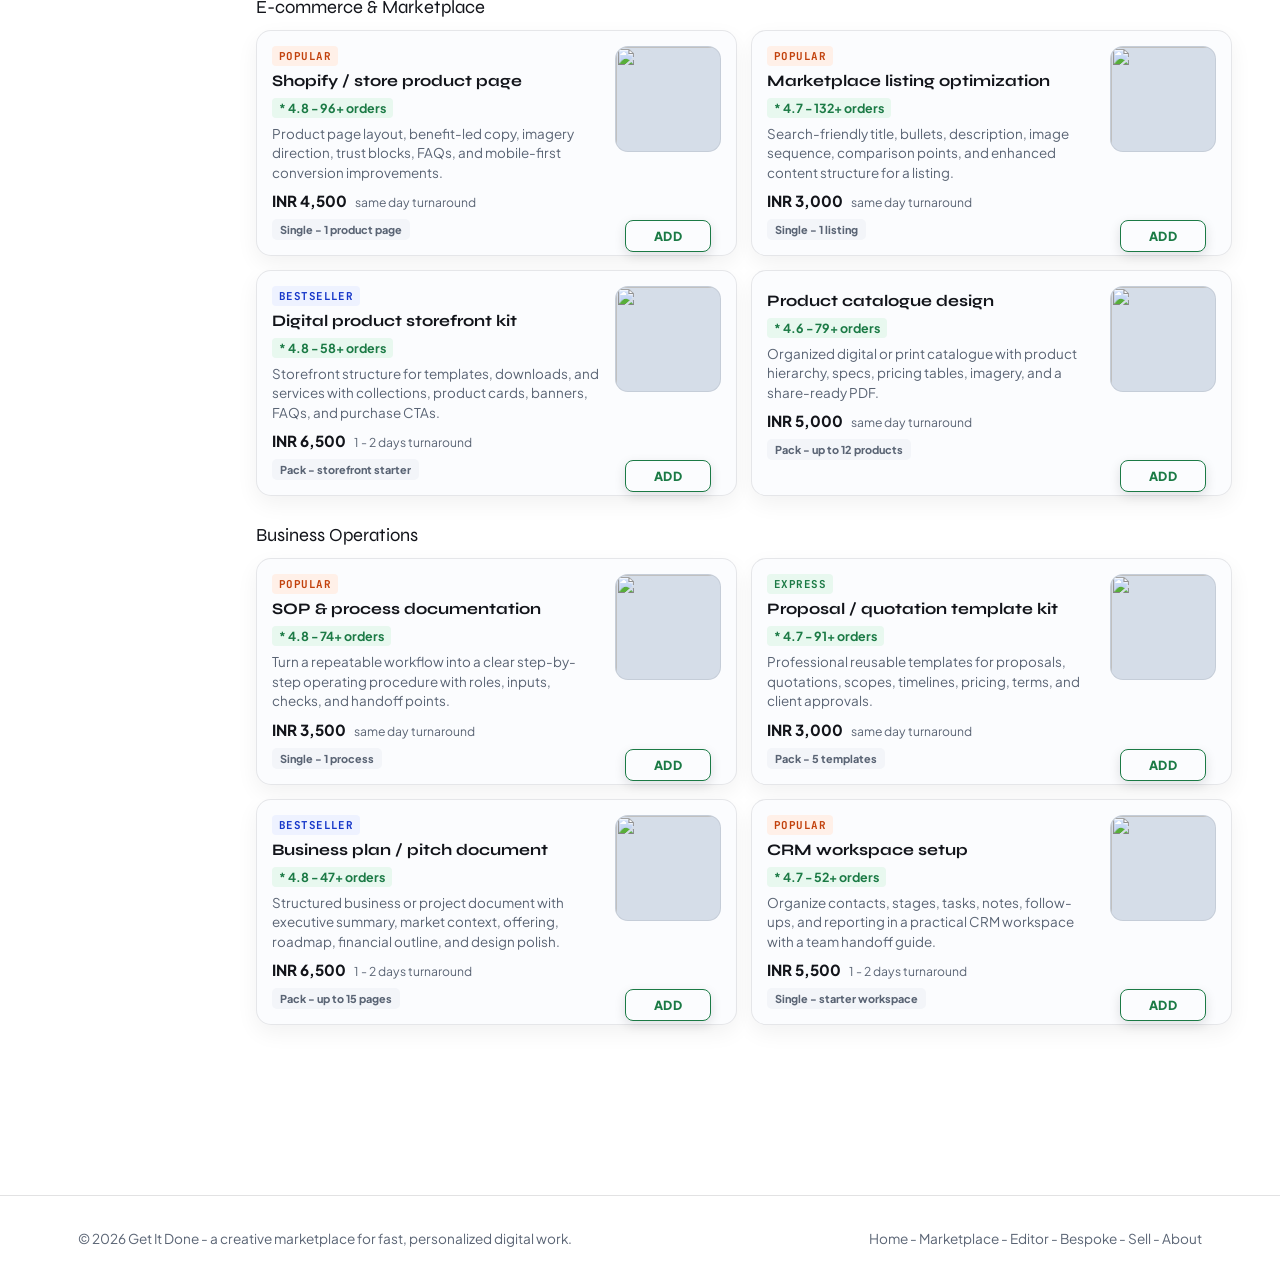
==== commit d7740a99: "Fix remaining preview copy encoding" ====
--- a/index.html
+++ b/index.html
@@ -1229,13 +1229,13 @@
             <h2>Get It Done Studio</h2>
             <div class="studio-meta">
               <span class="pill green">Curated creative service</span>
-              <span class="pill">âš¡ Finished within the day</span>
+              <span class="pill">Finished within the day</span>
               <span>Digital services  -  Email delivery</span>
             </div>
           </div>
           <button class="btn btn-sm btn-ghost" onclick="document.getElementById('svcSearch').focus()">Search menu</button>
         </div>
-        <div class="studio-offers">ðŸŽ‰ Your brief includes style preferences, reference uploads, two revision rounds, and a clear quote before any third revision.</div>
+        <div class="studio-offers">Your brief includes style preferences, reference uploads, two revision rounds, and a clear quote before any third revision.</div>
       </div>
     </div>
 
@@ -3038,9 +3038,10 @@
 /* Final copy safeguard: repair legacy mojibake before customers see it. */
 (function(){
   function score(text){return Array.from(text).filter(char=>[0xC2,0xC3,0xE2,0xEF,0xF0,0xFFFD].includes(char.charCodeAt(0))).length;}
-  function repair(text){let current=text;for(let round=0;round<3;round++){try{const next=decodeURIComponent(escape(current));if(next===current||score(next)>=score(current))break;current=next;}catch(error){break;}}return current;}
+  function repair(text){const legacyBytes={0x0153:0x9c,0x0161:0x9a,0x0178:0x9f,0x017e:0x9e,0x2013:0x96,0x2014:0x94,0x2018:0x91,0x2019:0x99,0x201c:0x93,0x201d:0x94,0x2020:0x86,0x2021:0x87,0x2022:0x95,0x2026:0xa6,0x2030:0x89,0x02dc:0x98,0x20ac:0x80};let current=text;for(let round=0;round<3;round++){try{const bytes=Array.from(current).map(char=>{const code=char.charCodeAt(0);return String.fromCharCode(legacyBytes[code]||code);}).join('');const next=decodeURIComponent(escape(bytes));if(next===current||score(next)>=score(current))break;current=next;}catch(error){break;}}return current;}
   function scan(root){const nodes=root.querySelectorAll?root.querySelectorAll('*'):[];nodes.forEach(node=>{node.childNodes.forEach(child=>{if(child.nodeType===3){const next=repair(child.nodeValue);if(next!==child.nodeValue)child.nodeValue=next;}});['placeholder','title','aria-label'].forEach(attribute=>{if(node.hasAttribute(attribute)){const next=repair(node.getAttribute(attribute));if(next!==node.getAttribute(attribute))node.setAttribute(attribute,next);}});});}
-  const run=()=>scan(document);if(document.readyState==='loading')document.addEventListener('DOMContentLoaded',run);else run();new MutationObserver(run).observe(document.documentElement,{subtree:true,childList:true,characterData:true});
+  function fixQuantityControls(){document.querySelectorAll('button[onclick*="changeQty"],button[onclick*="changeSvcQty"]').forEach(button=>{const action=button.getAttribute('onclick')||'';button.textContent=action.includes(',-1)')?'-':'+';});document.querySelectorAll('button[onclick*="removeLine"]').forEach(button=>{button.textContent='x';});}
+  const run=()=>{scan(document);fixQuantityControls();};if(document.readyState==='loading')document.addEventListener('DOMContentLoaded',run);else run();new MutationObserver(run).observe(document.documentElement,{subtree:true,childList:true,characterData:true});
 })();
 </script>
 </body>
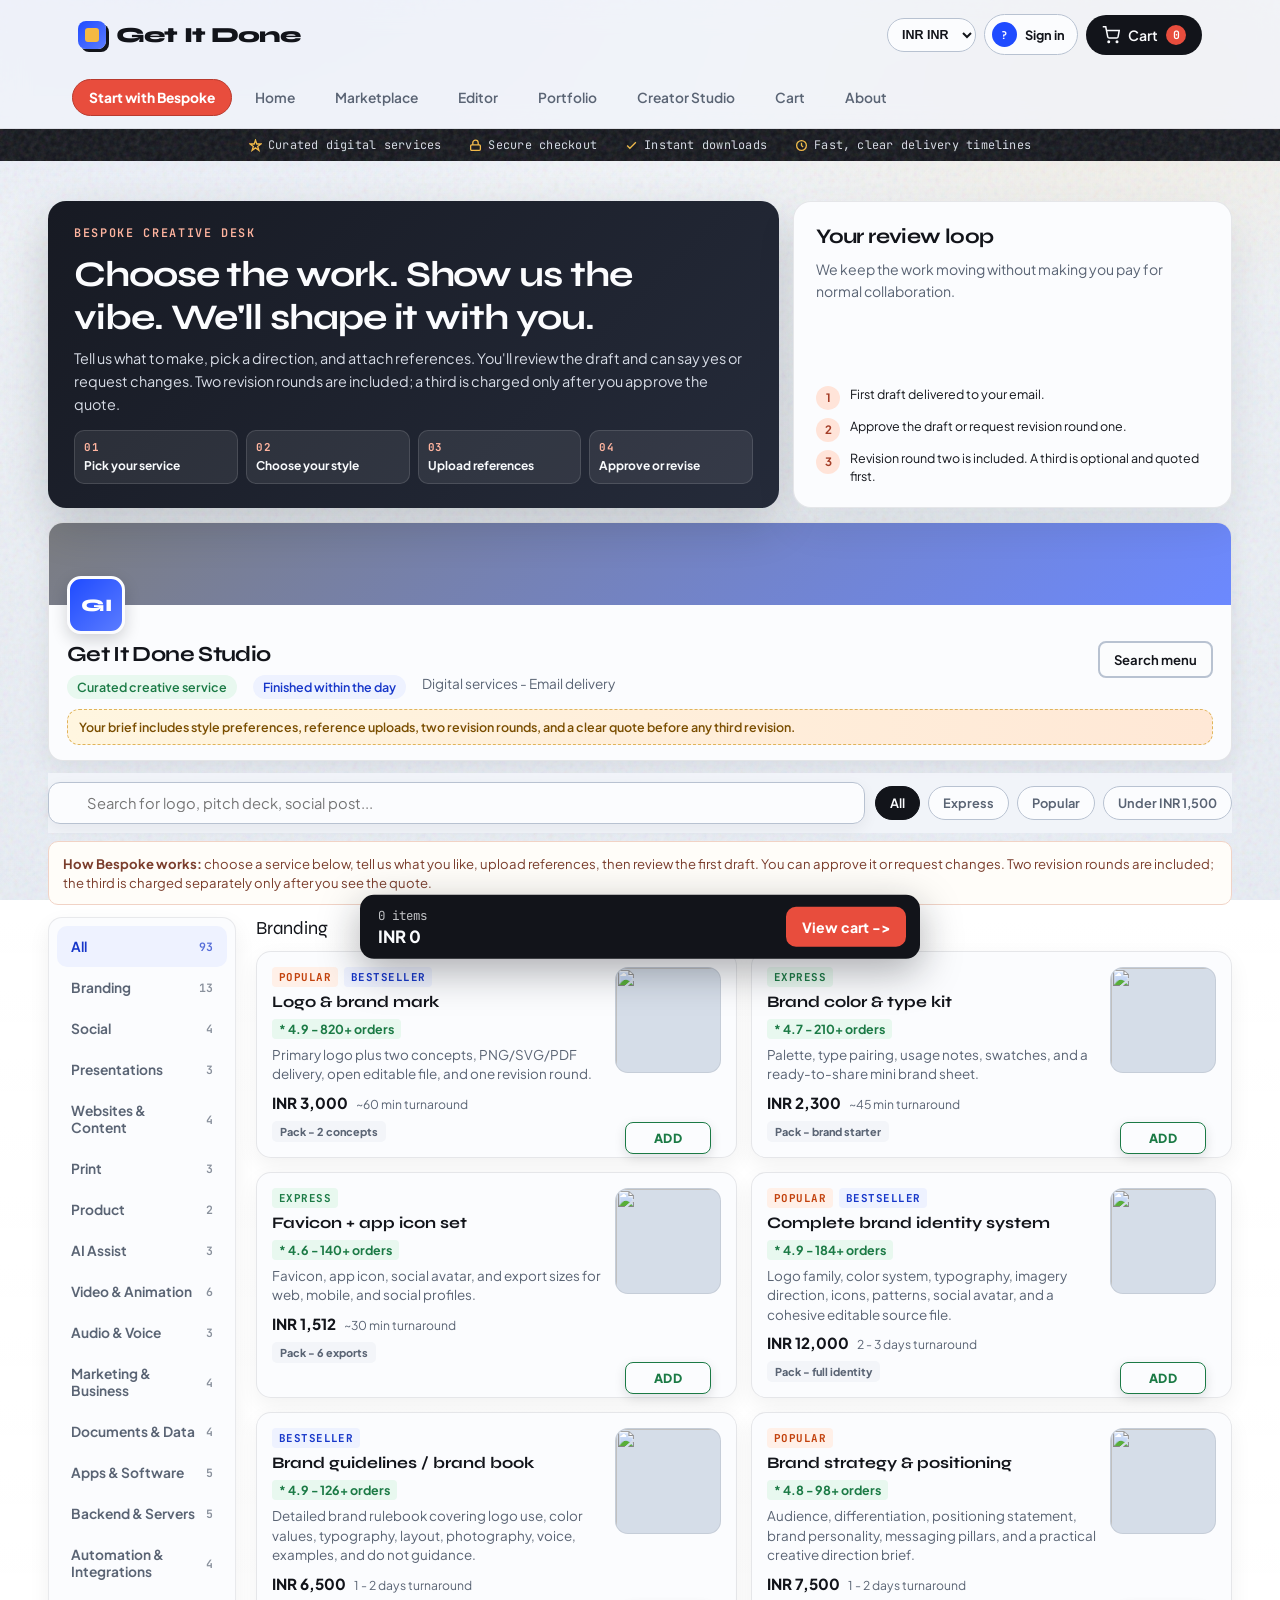
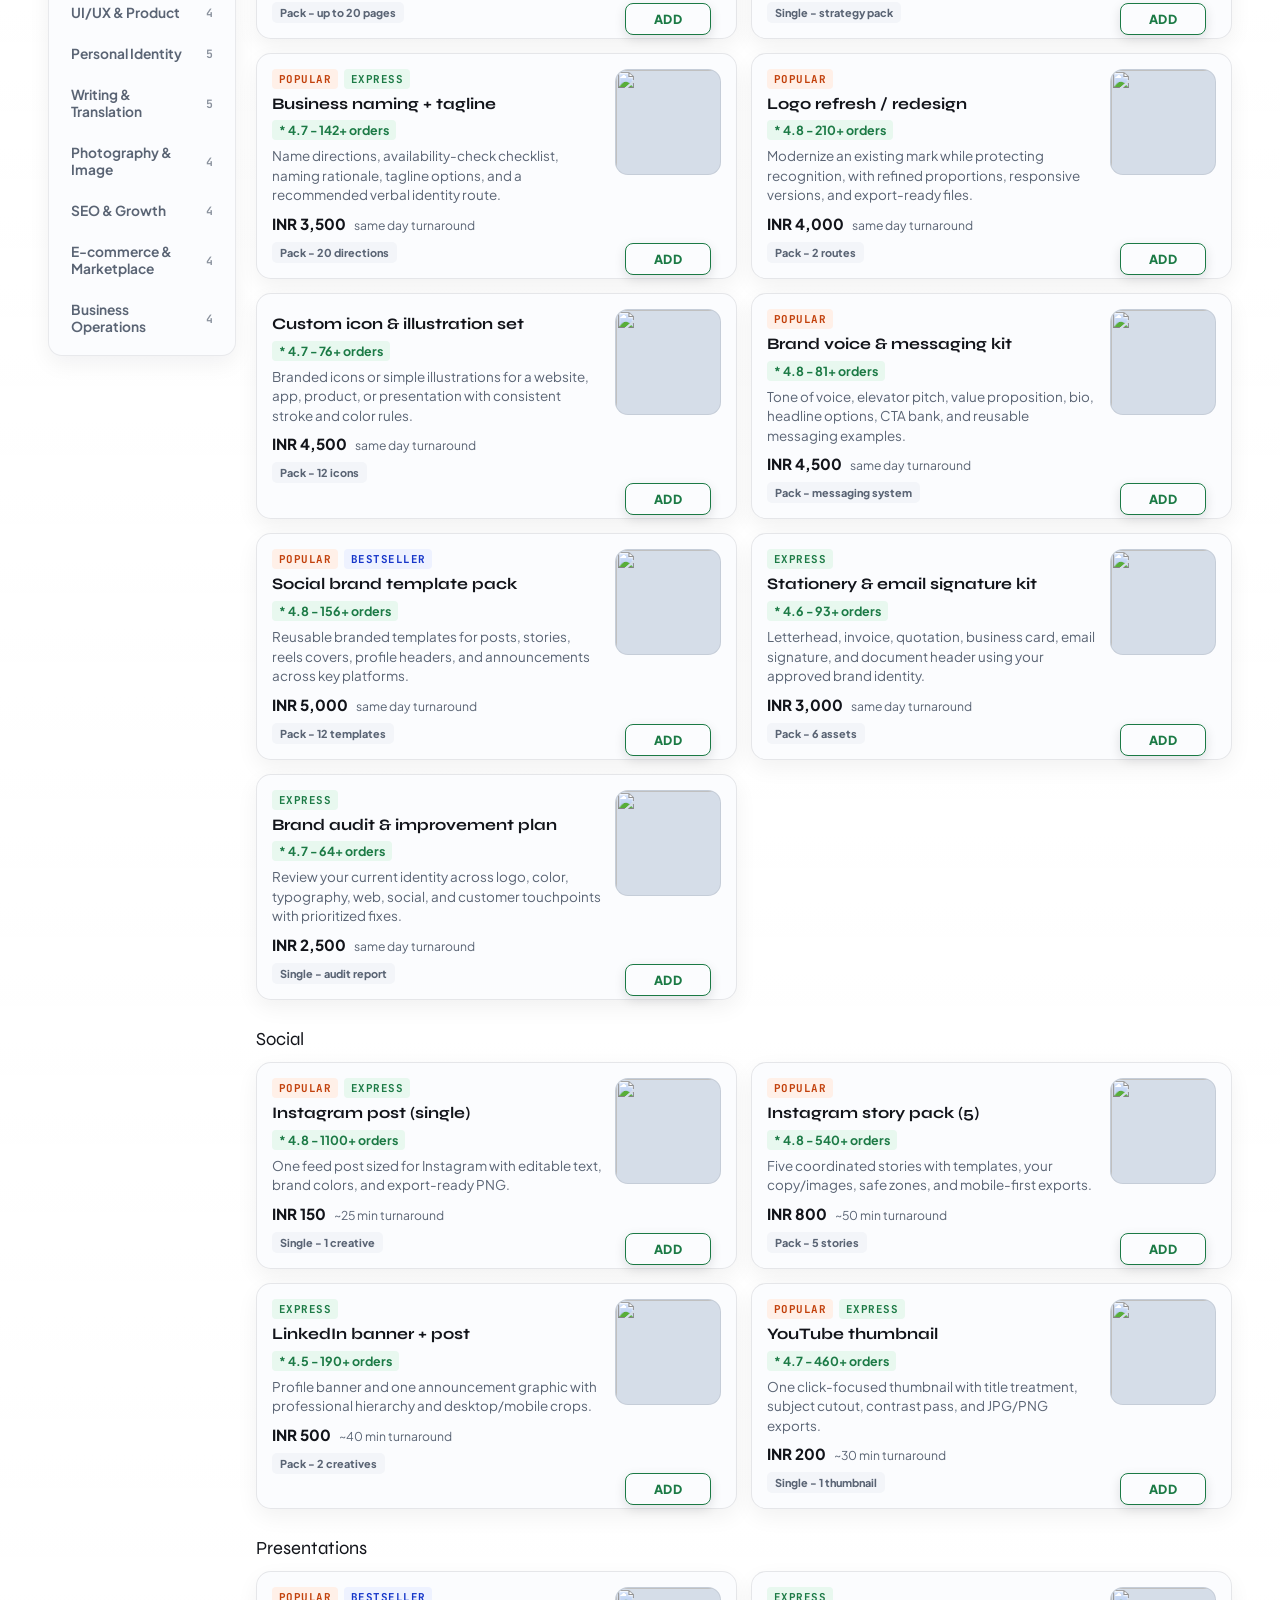
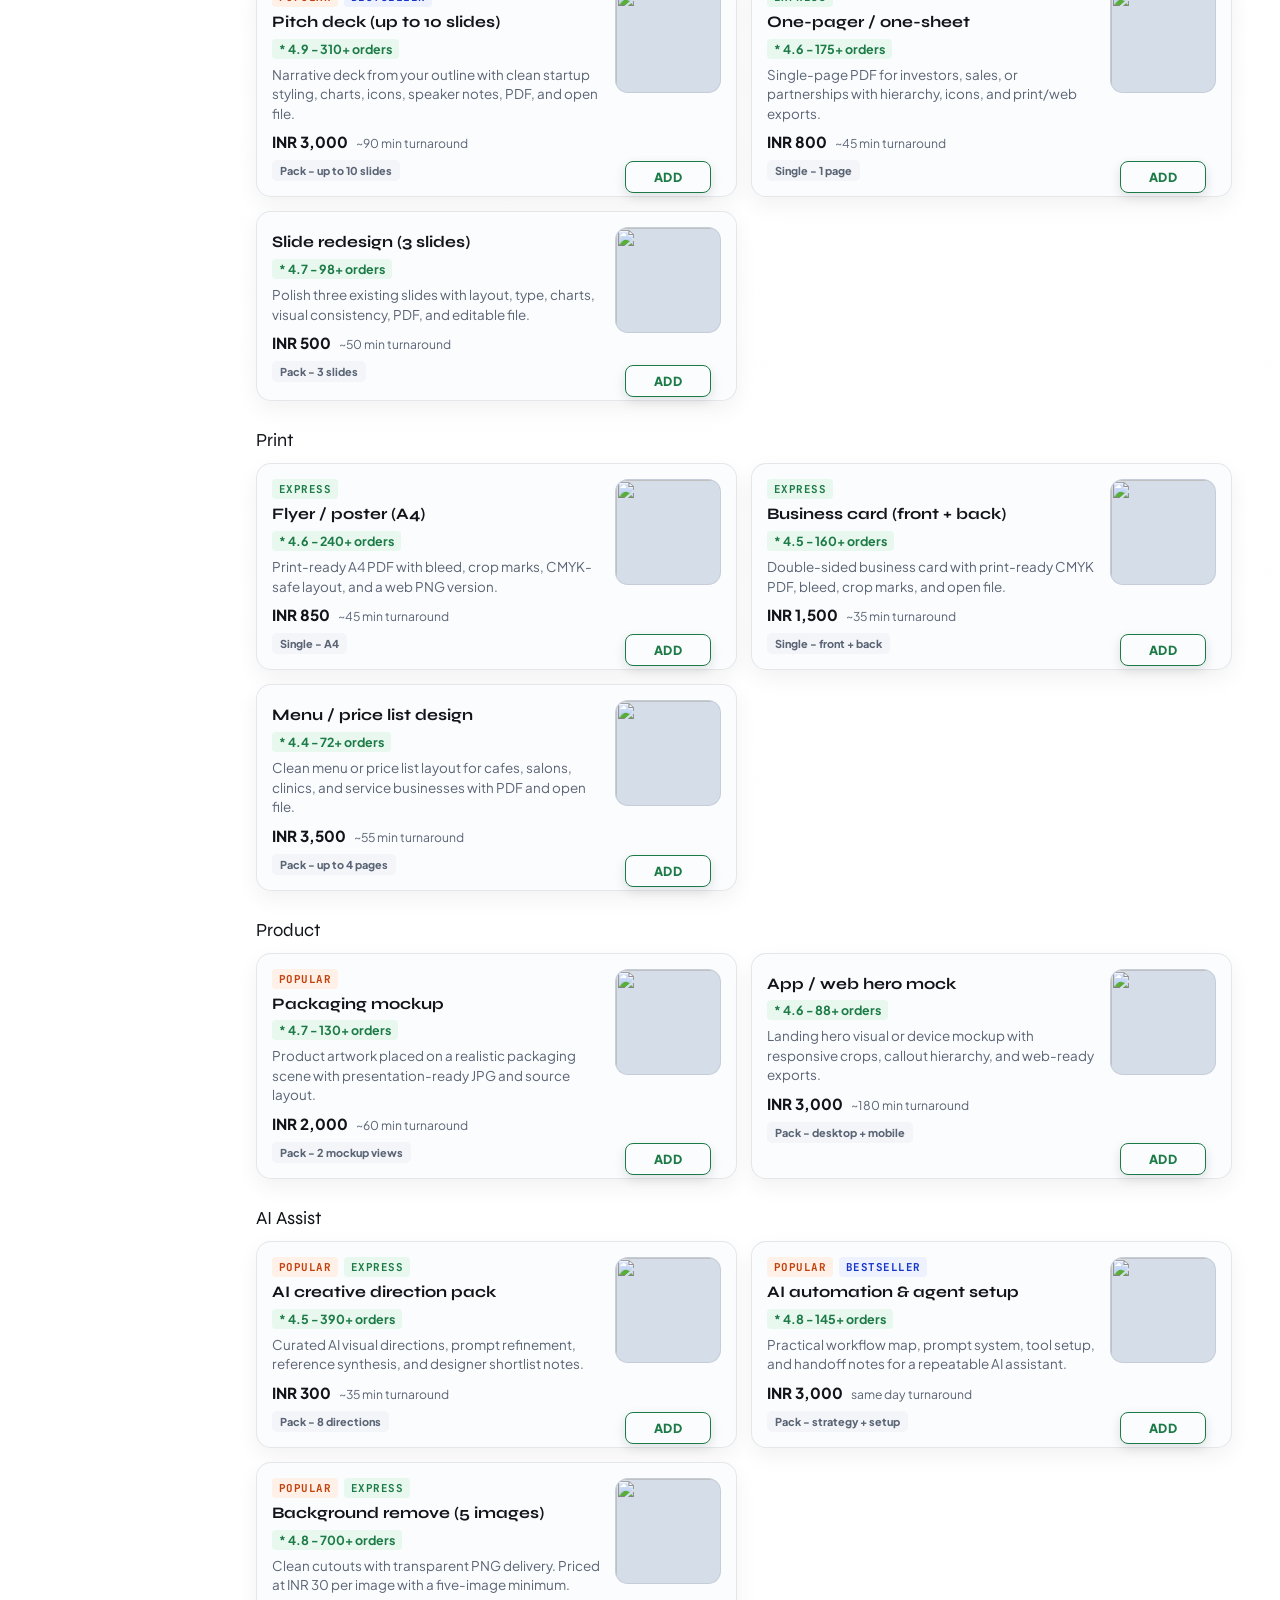
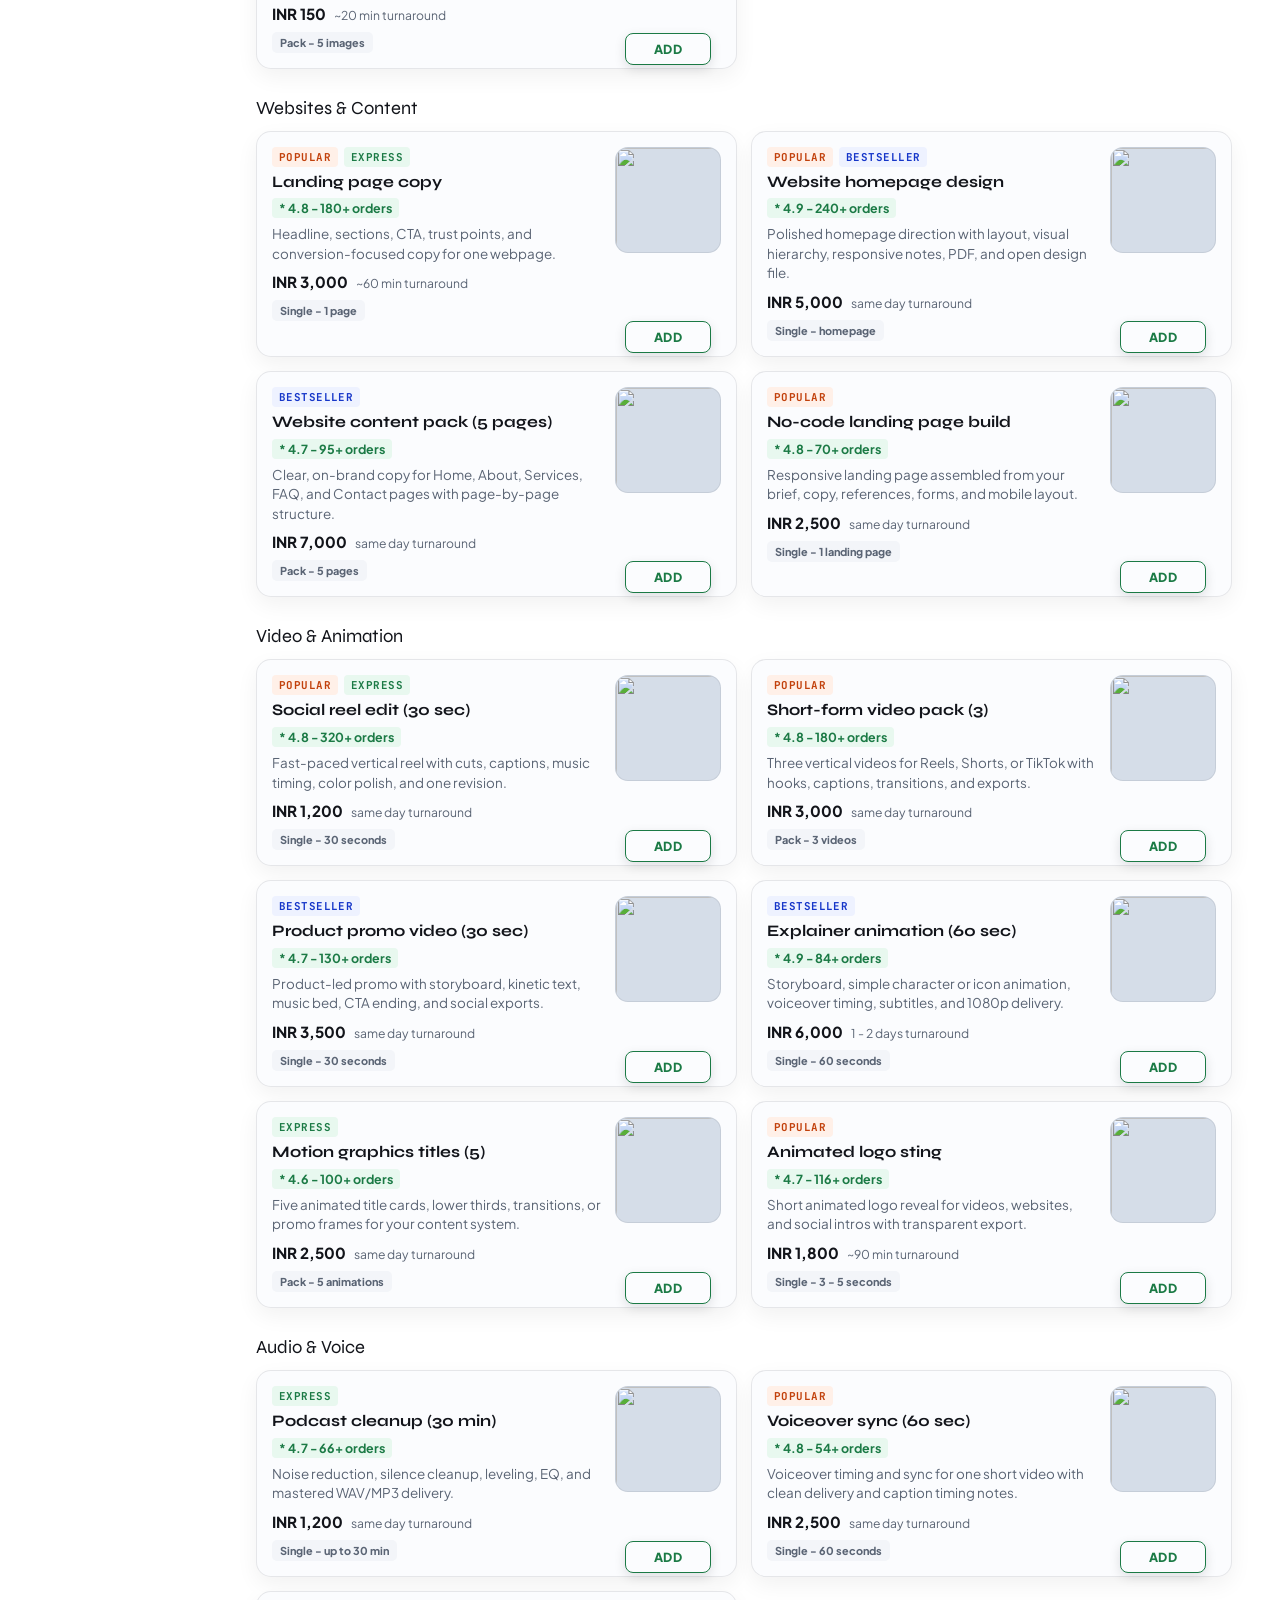
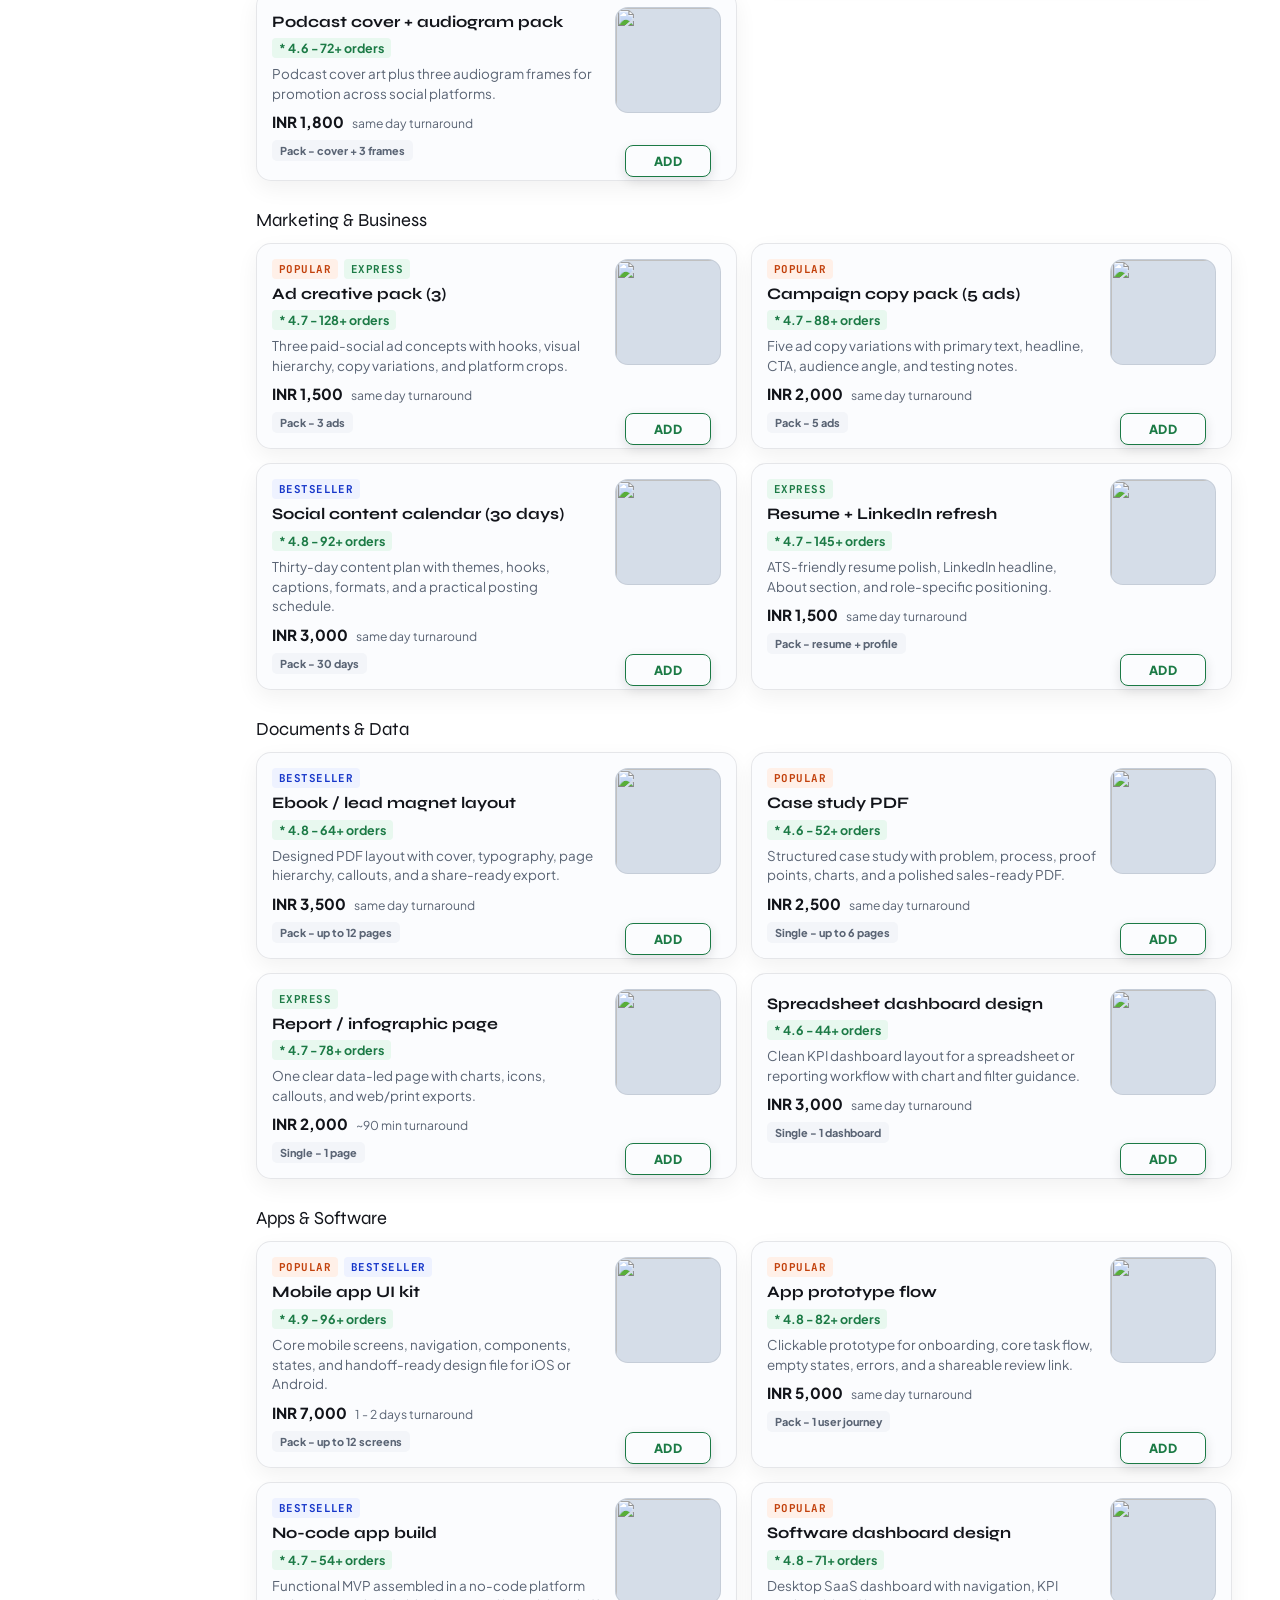
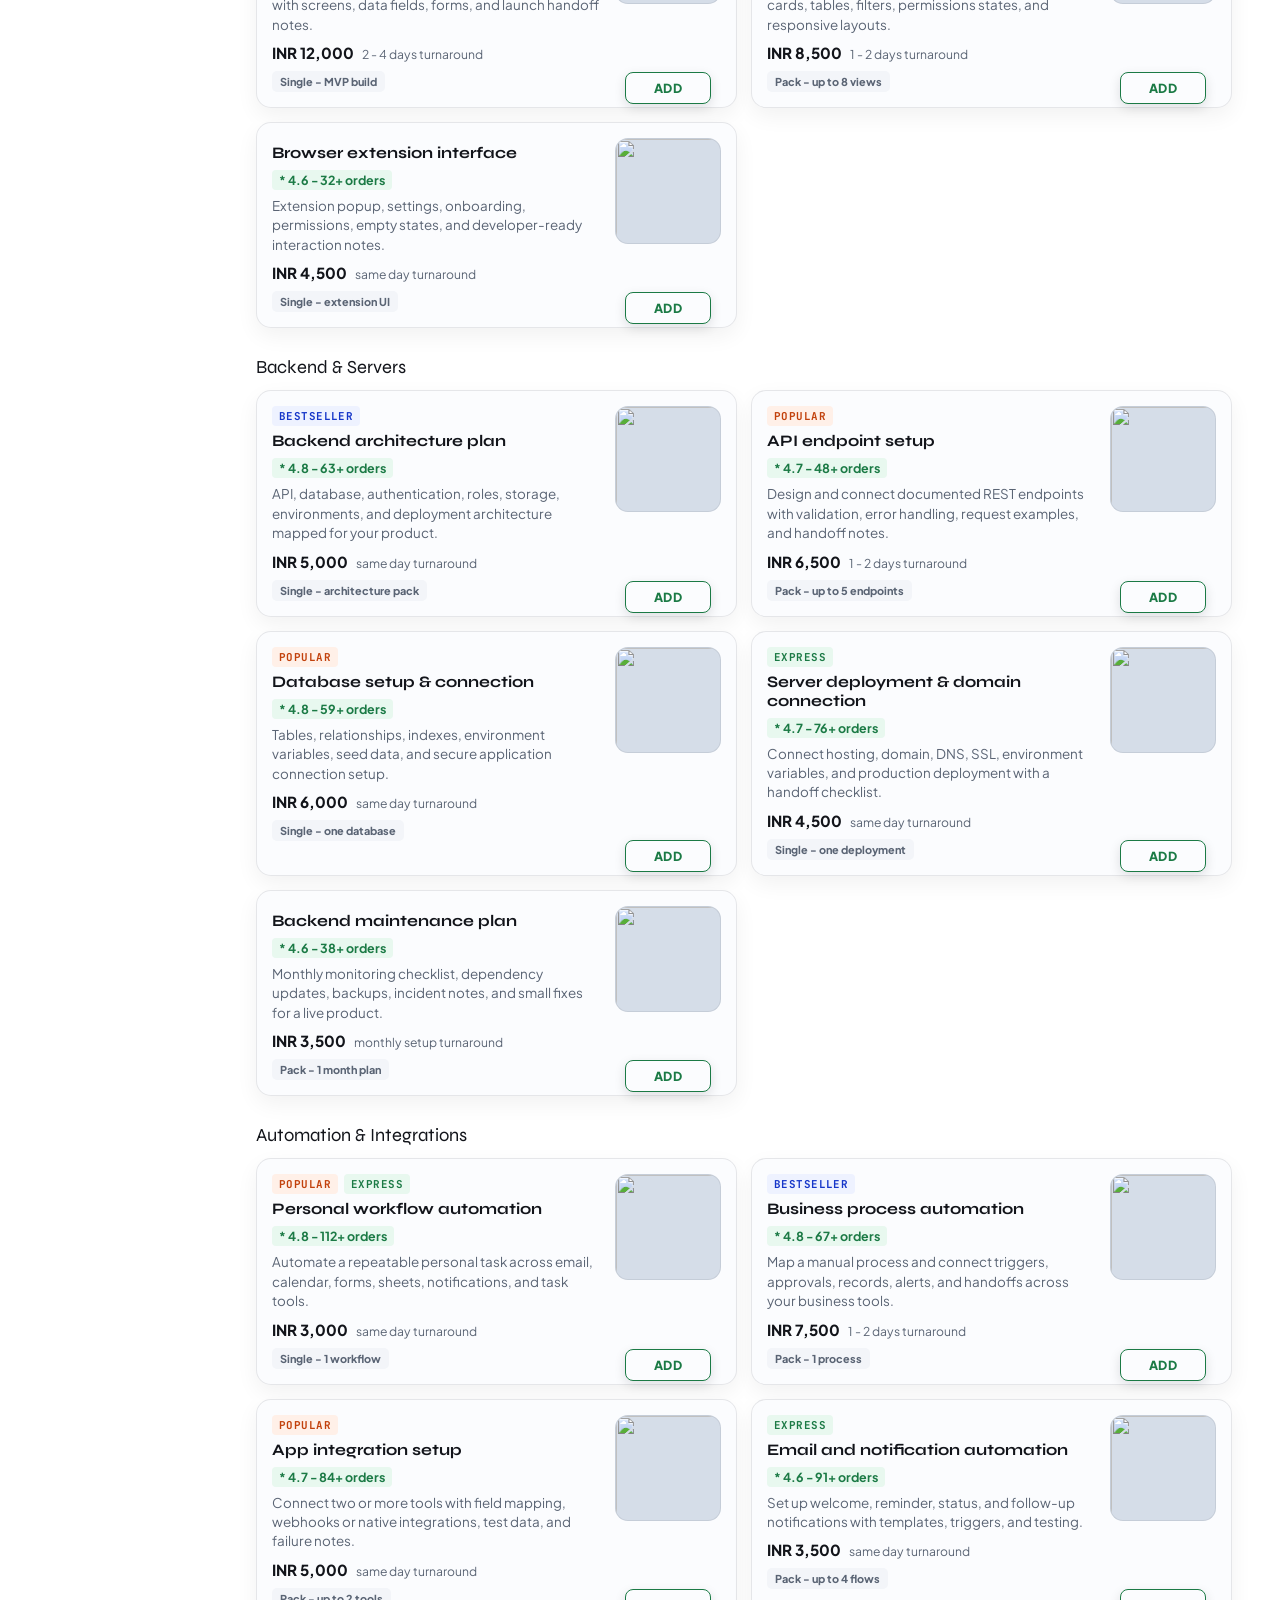
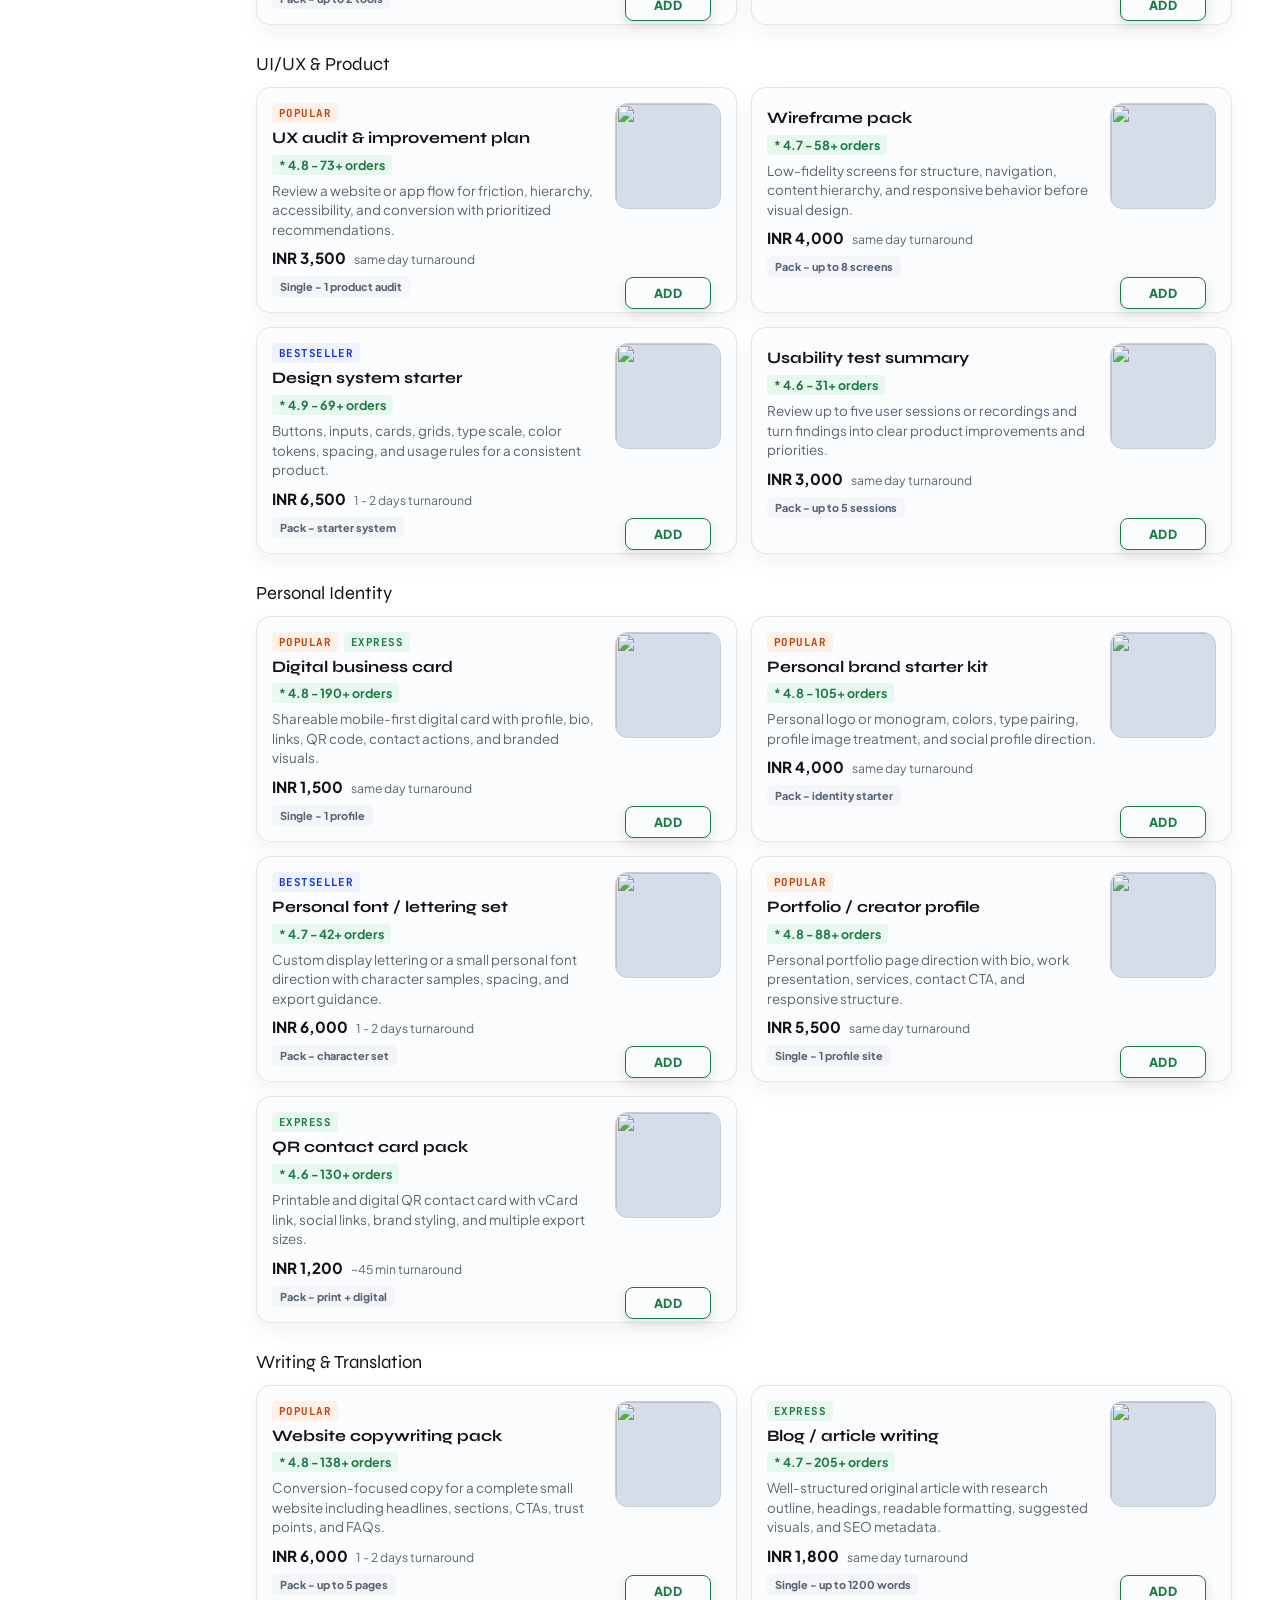
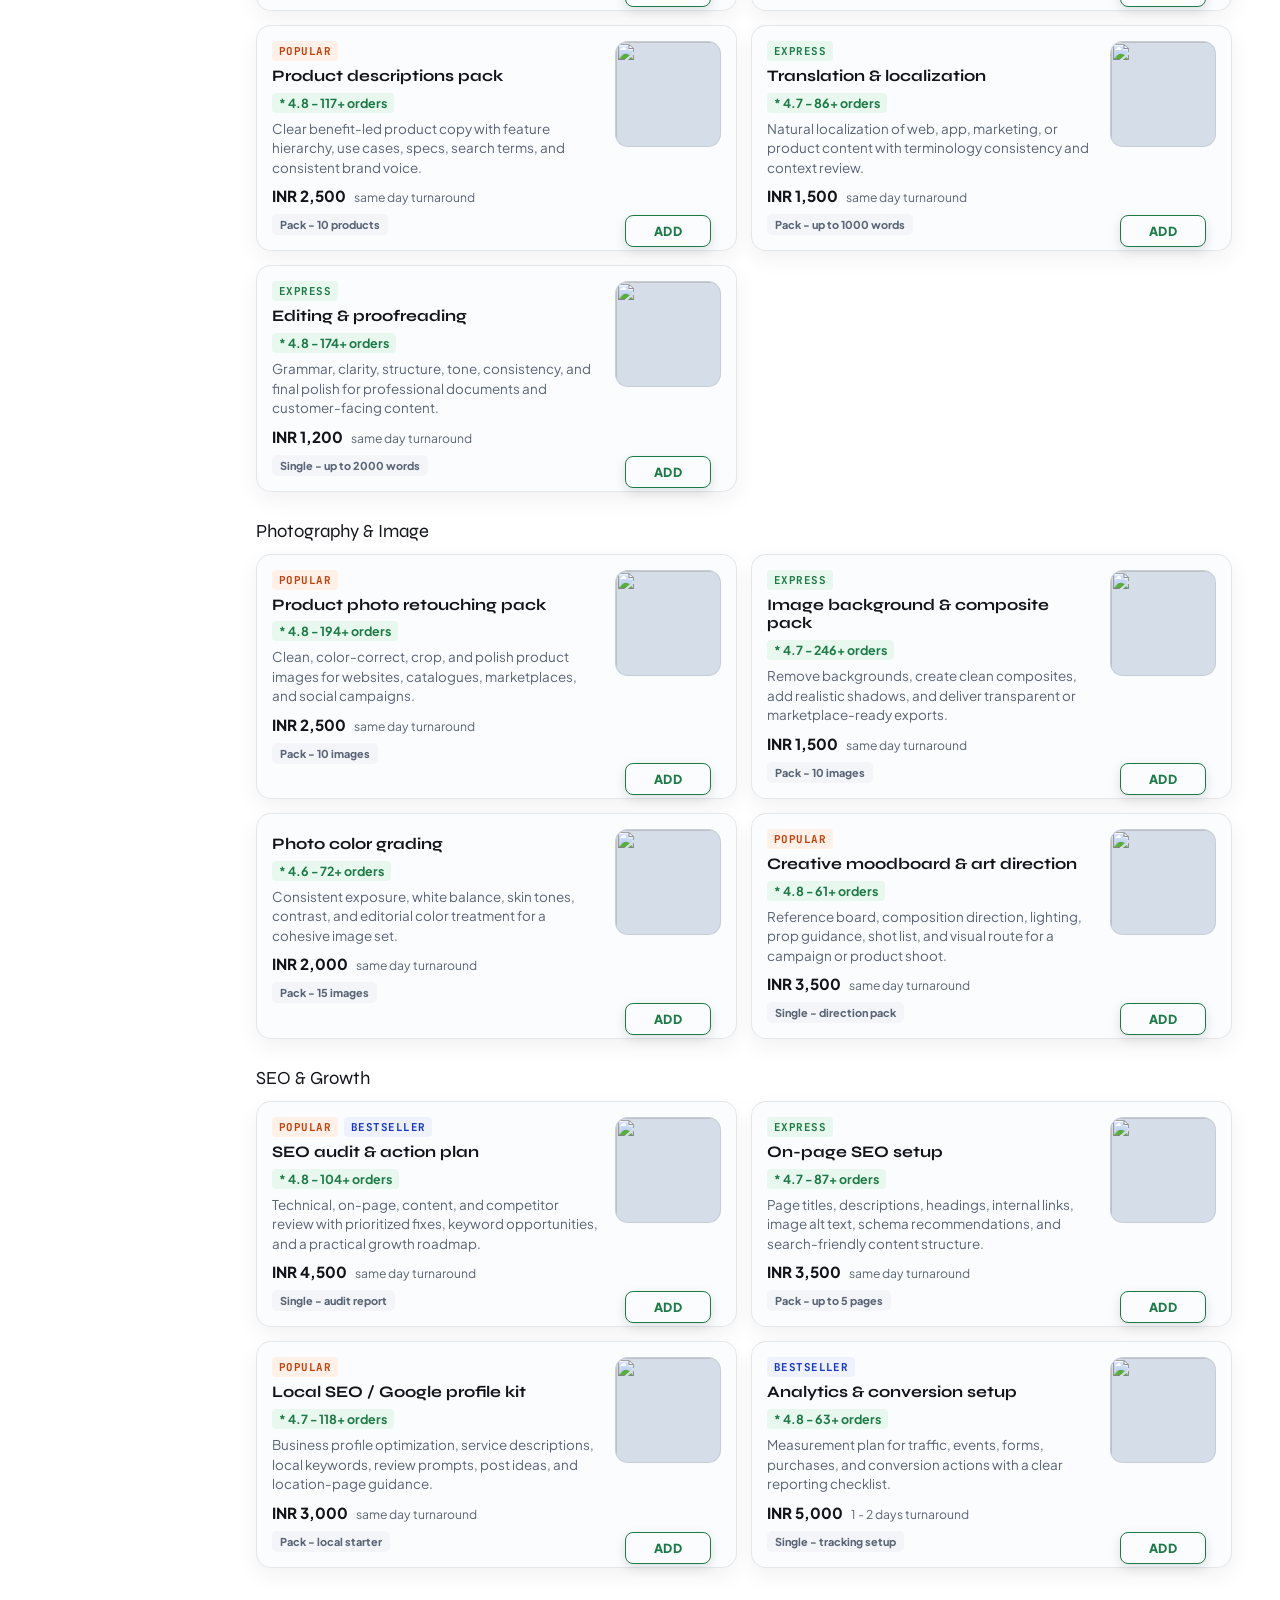
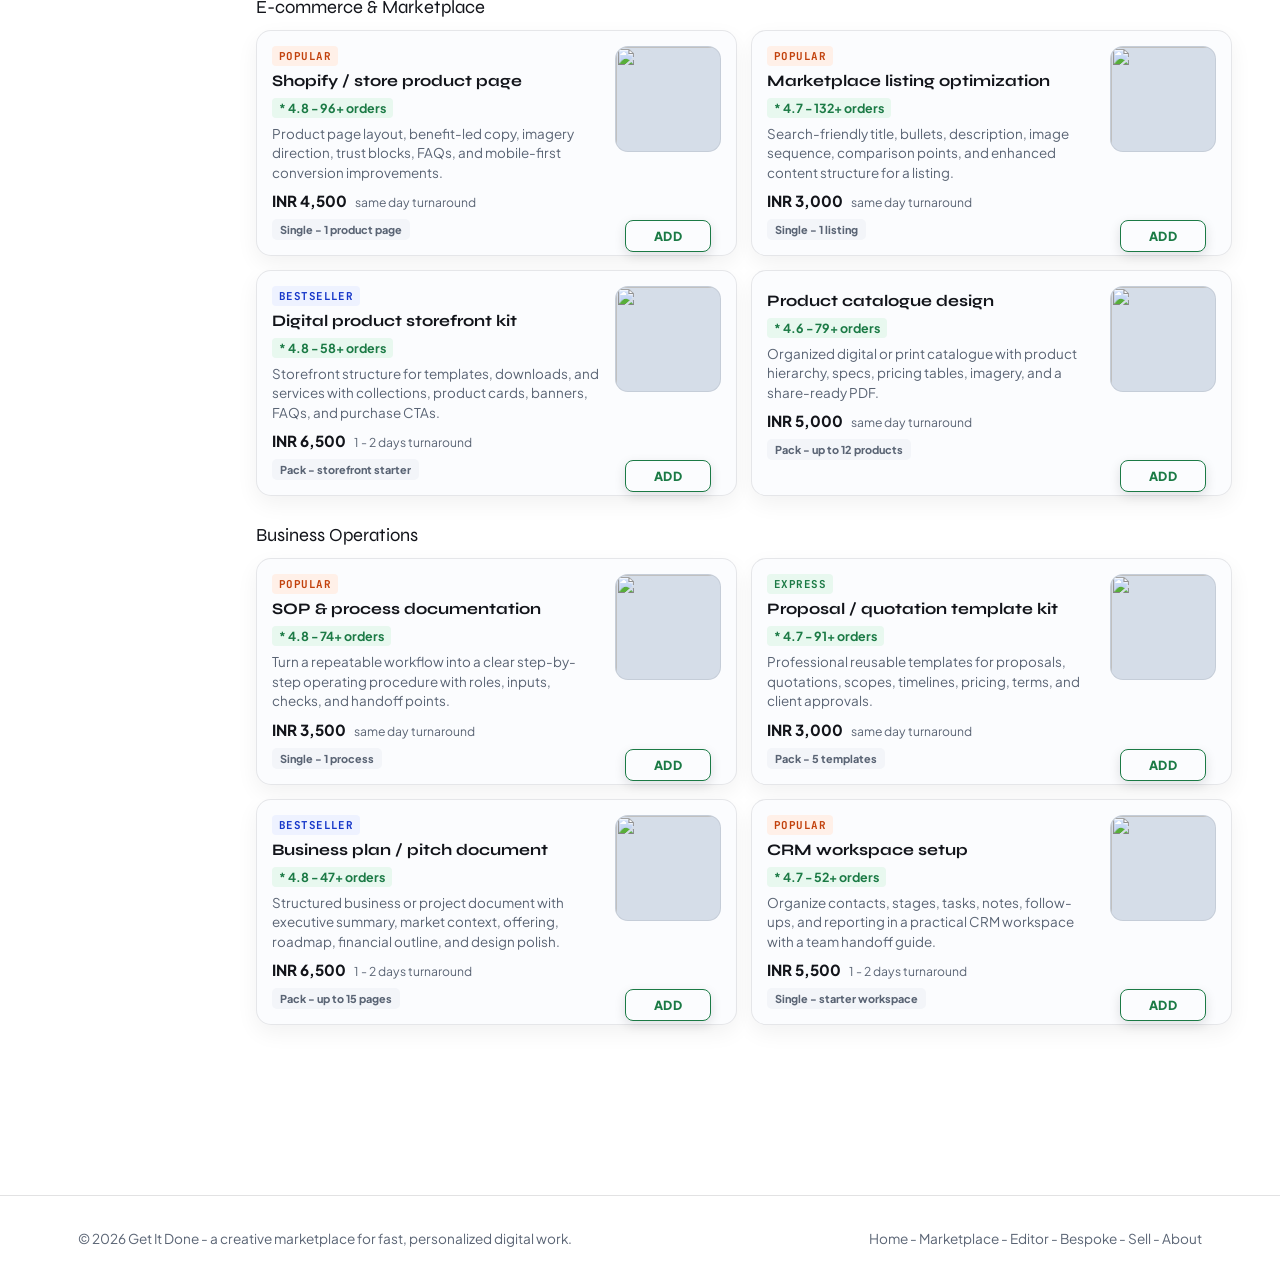
==== commit 1d4bfa0b: "Remove remaining corrupted storefront labels" ====
--- a/index.html
+++ b/index.html
@@ -897,7 +897,7 @@
     </div>
   </div>
   <nav class="tabs" id="navTabs" aria-label="Main navigation">
-    <button data-page="bespoke" class="bespoke-tab active" onclick="showPage('bespoke')">âœ¦ Start with Bespoke</button>
+    <button data-page="bespoke" class="bespoke-tab active" onclick="showPage('bespoke')">Start with Bespoke</button>
     <button data-page="home" onclick="showPage('home')">Home</button>
     <button data-page="marketplace" onclick="showPage('marketplace')">Marketplace</button>
     <button data-page="editor" onclick="showPage('editor')">Editor</button>
@@ -3038,10 +3038,16 @@
 /* Final copy safeguard: repair legacy mojibake before customers see it. */
 (function(){
   function score(text){return Array.from(text).filter(char=>[0xC2,0xC3,0xE2,0xEF,0xF0,0xFFFD].includes(char.charCodeAt(0))).length;}
-  function repair(text){const legacyBytes={0x0153:0x9c,0x0161:0x9a,0x0178:0x9f,0x017e:0x9e,0x2013:0x96,0x2014:0x94,0x2018:0x91,0x2019:0x99,0x201c:0x93,0x201d:0x94,0x2020:0x86,0x2021:0x87,0x2022:0x95,0x2026:0xa6,0x2030:0x89,0x02dc:0x98,0x20ac:0x80};let current=text;for(let round=0;round<3;round++){try{const bytes=Array.from(current).map(char=>{const code=char.charCodeAt(0);return String.fromCharCode(legacyBytes[code]||code);}).join('');const next=decodeURIComponent(escape(bytes));if(next===current||score(next)>=score(current))break;current=next;}catch(error){break;}}return current;}
+  const legacyFixes=[
+    [String.fromCodePoint(0xe2,0x0153,0x00a6),'✦'],[String.fromCodePoint(0xe2,0x02dc,0x2026),'★'],[String.fromCodePoint(0xe2,0x02dc,0x2020),'☆'],[String.fromCodePoint(0xe2,0x0161,0x00a1),'⚡'],
+    [String.fromCodePoint(0xe2,0x20ac,0x201d),'—'],[String.fromCodePoint(0xe2,0x20ac,0x2013),'–'],[String.fromCodePoint(0xe2,0x20ac,0x2026),'…'],[String.fromCodePoint(0xe2,0x2020,0x2019),'→'],[String.fromCodePoint(0xe2,0x2020,0x2122),'←'],
+    [String.fromCodePoint(0xf0,0x0178,0x201d,0x008d),'🔍'],[String.fromCodePoint(0xf0,0x0178,0x201d,0x00a5),'🔥'],[String.fromCodePoint(0xf0,0x0178,0x2122,0x00a5),'🗑'],[String.fromCodePoint(0xc3,0x0097),'×'],[String.fromCodePoint(0xc3,0x00a9),'é']
+  ];
+  function repair(text){return legacyFixes.reduce((value,[from,to])=>value.split(from).join(to),text);}
   function scan(root){const nodes=root.querySelectorAll?root.querySelectorAll('*'):[];nodes.forEach(node=>{node.childNodes.forEach(child=>{if(child.nodeType===3){const next=repair(child.nodeValue);if(next!==child.nodeValue)child.nodeValue=next;}});['placeholder','title','aria-label'].forEach(attribute=>{if(node.hasAttribute(attribute)){const next=repair(node.getAttribute(attribute));if(next!==node.getAttribute(attribute))node.setAttribute(attribute,next);}});});}
   function fixQuantityControls(){document.querySelectorAll('button[onclick*="changeQty"],button[onclick*="changeSvcQty"]').forEach(button=>{const action=button.getAttribute('onclick')||'';button.textContent=action.includes(',-1)')?'-':'+';});document.querySelectorAll('button[onclick*="removeLine"]').forEach(button=>{button.textContent='x';});}
-  const run=()=>{scan(document);fixQuantityControls();};if(document.readyState==='loading')document.addEventListener('DOMContentLoaded',run);else run();new MutationObserver(run).observe(document.documentElement,{subtree:true,childList:true,characterData:true});
+  function scanTextNodes(){const walker=document.createTreeWalker(document.body,NodeFilter.SHOW_TEXT);let node;while(node=walker.nextNode()){const next=repair(node.nodeValue);if(next!==node.nodeValue)node.nodeValue=next;}}
+  const run=()=>{scan(document);scanTextNodes();fixQuantityControls();};if(document.readyState==='loading')document.addEventListener('DOMContentLoaded',run);else run();new MutationObserver(run).observe(document.documentElement,{subtree:true,childList:true,characterData:true});
 })();
 </script>
 </body>
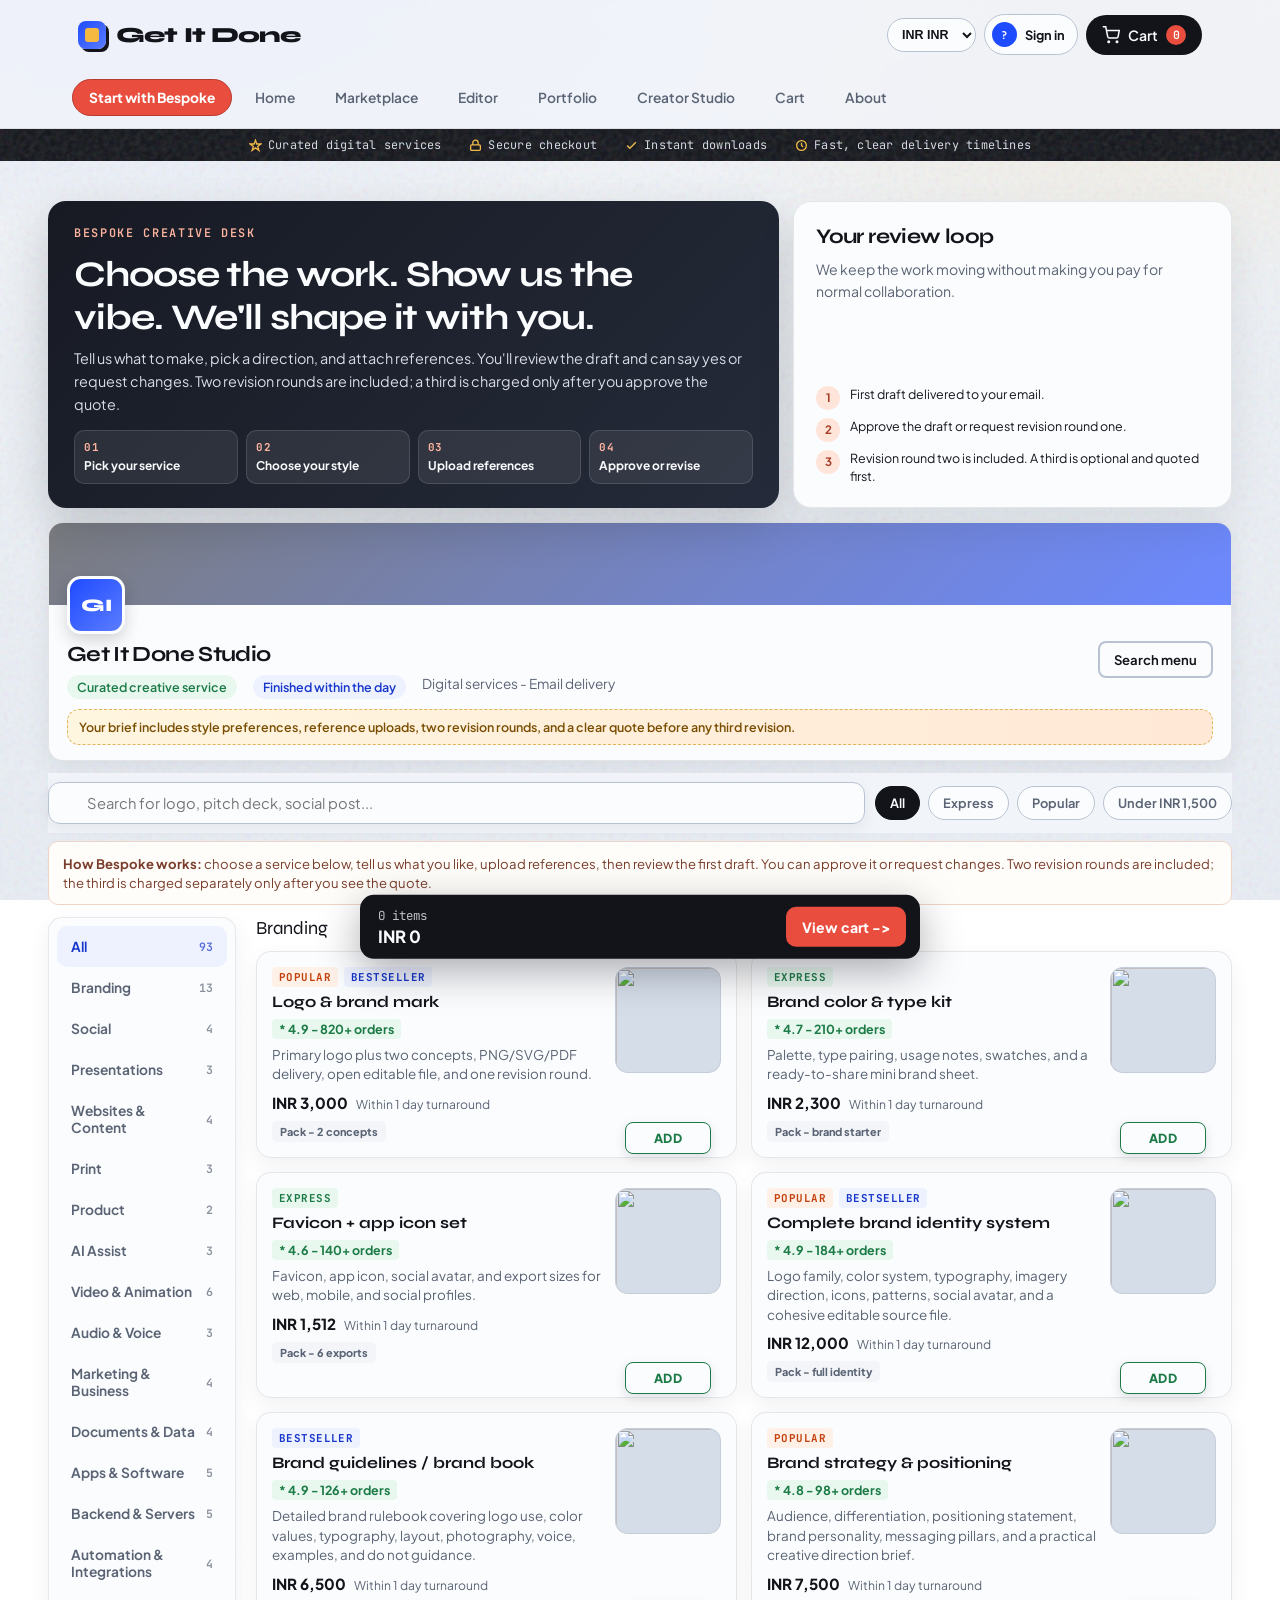
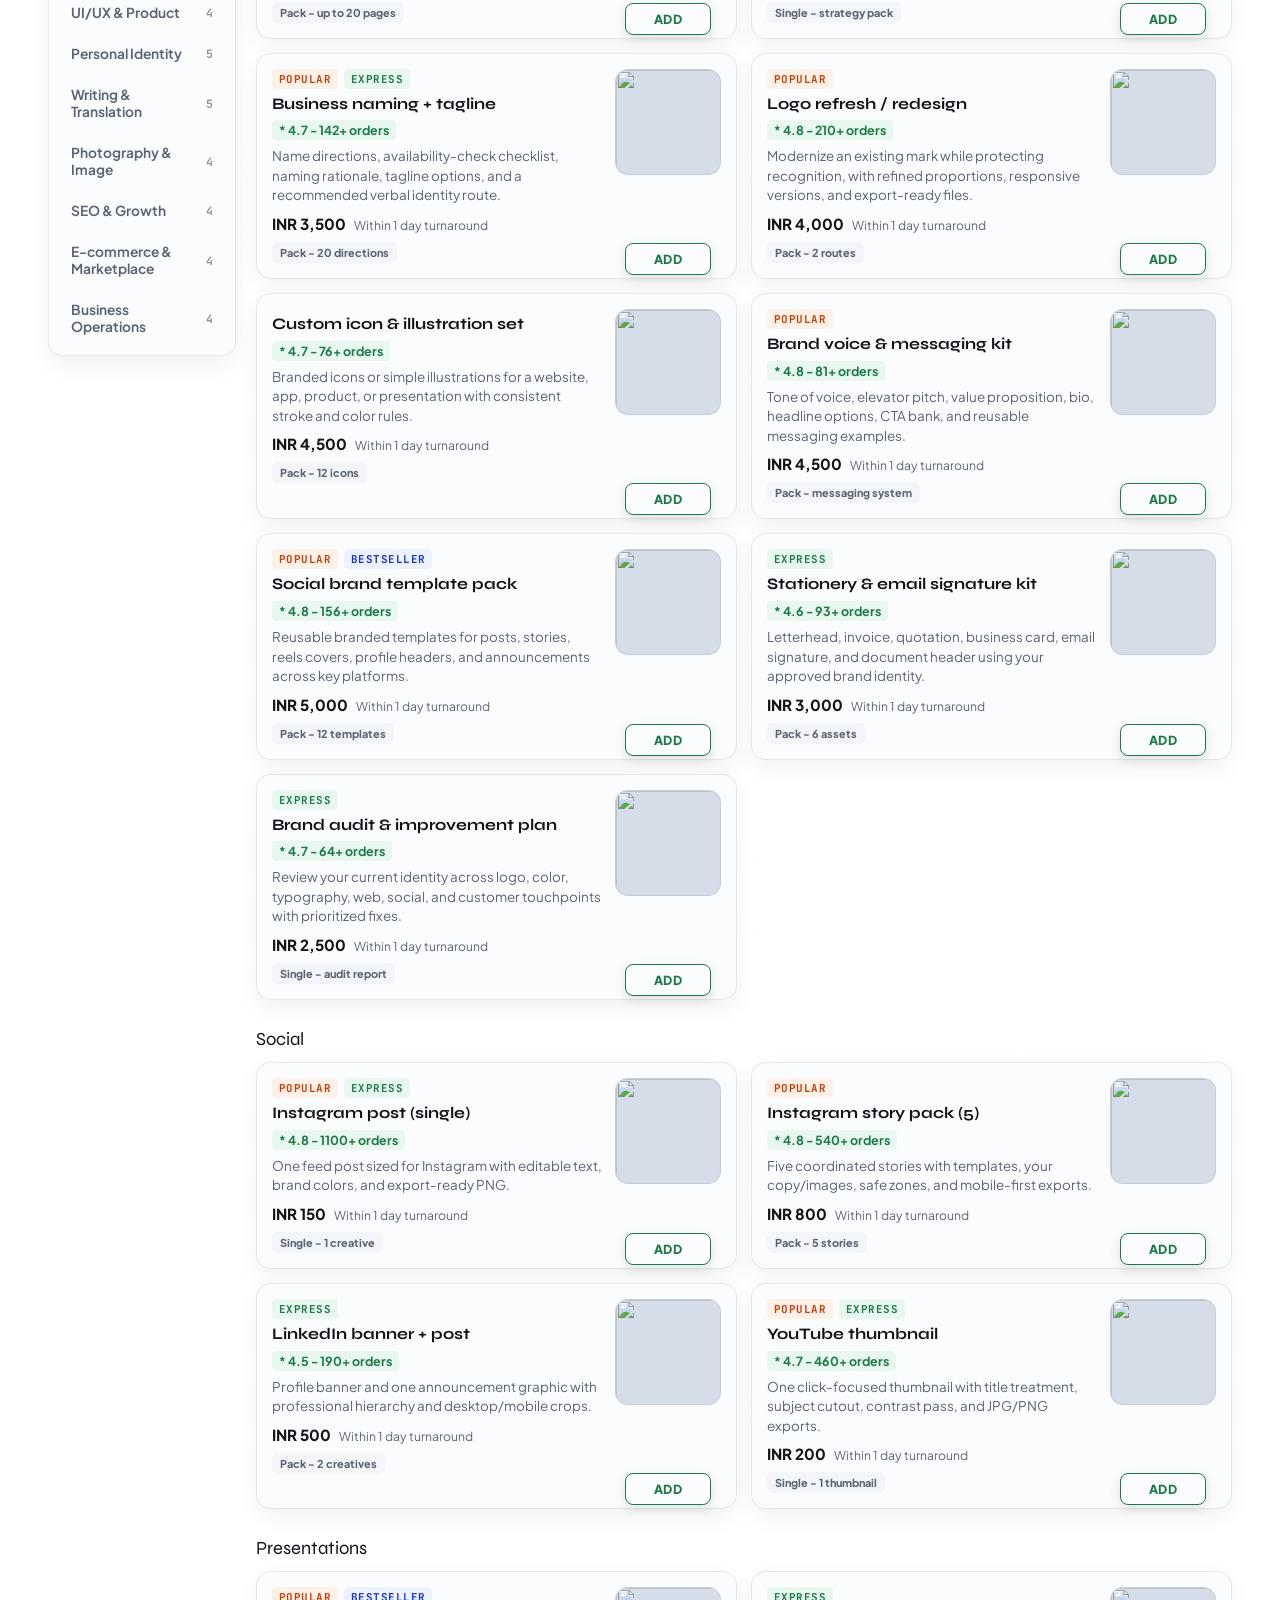
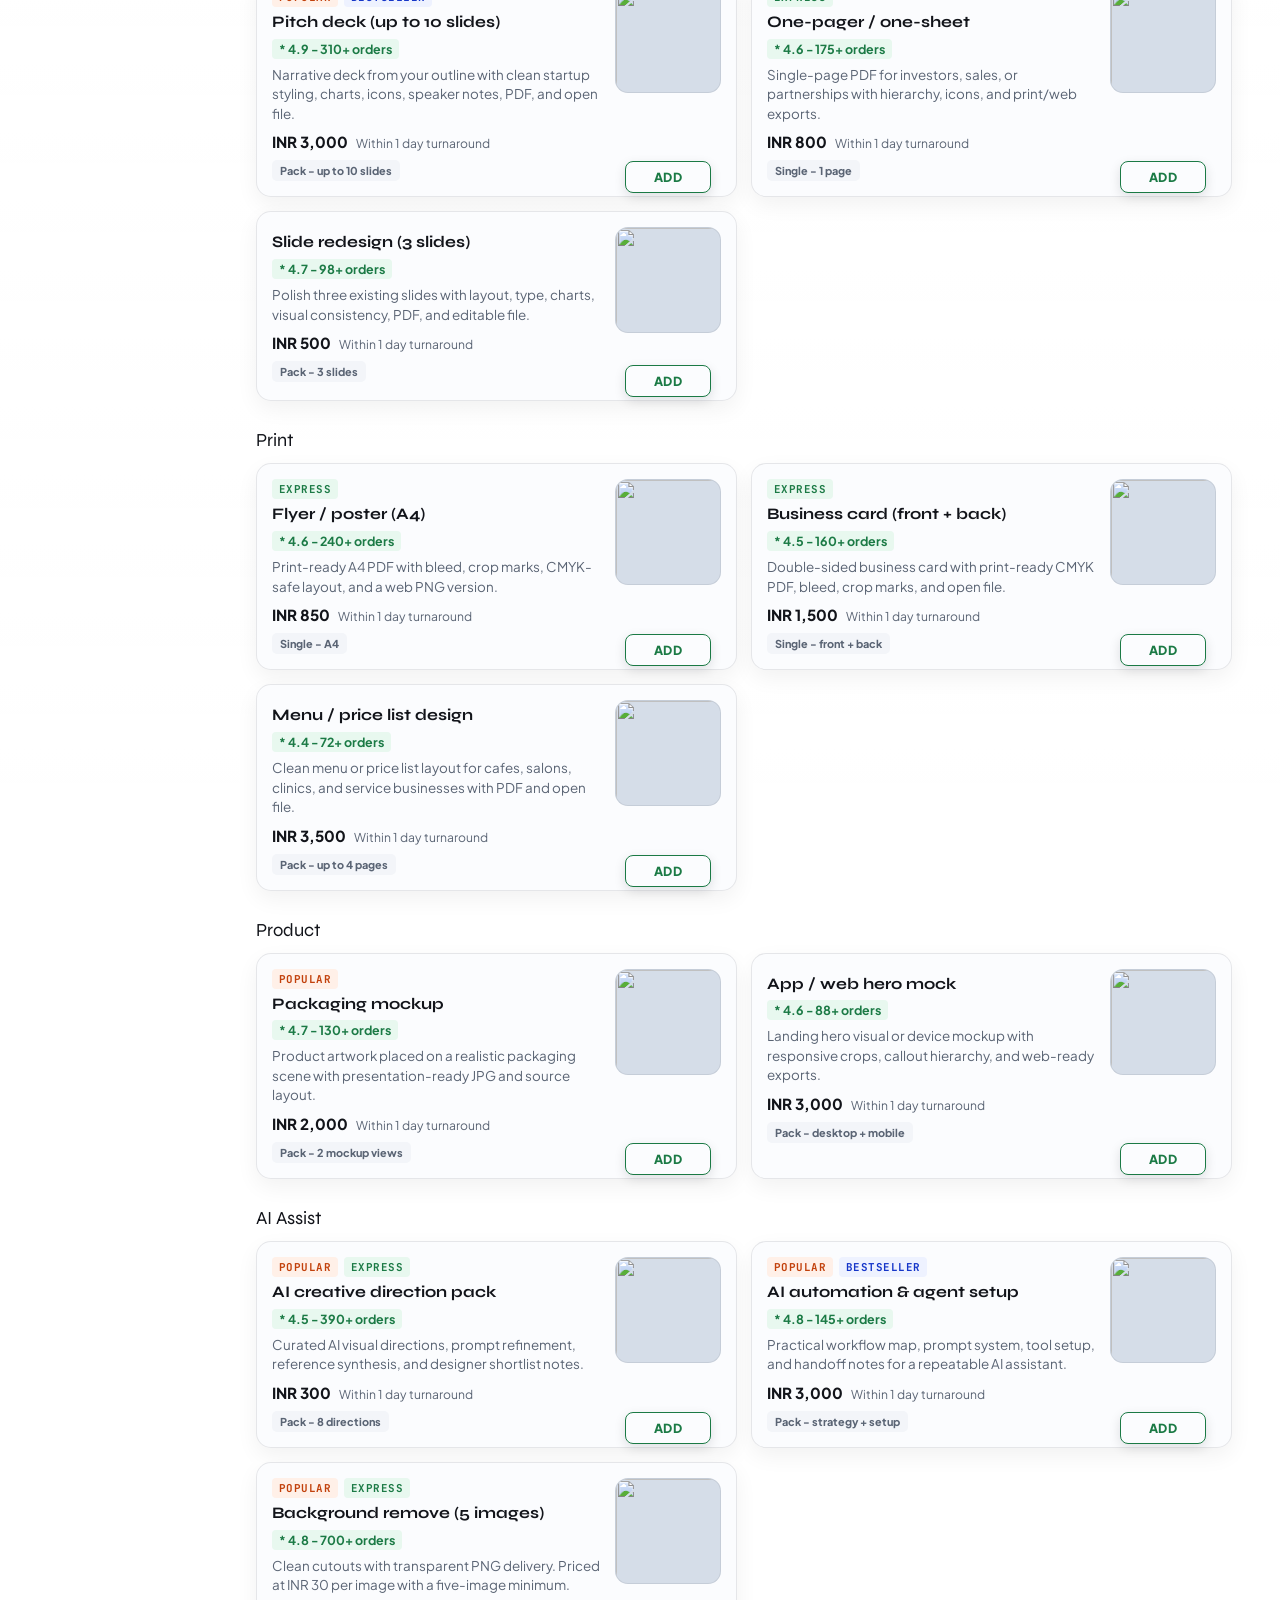
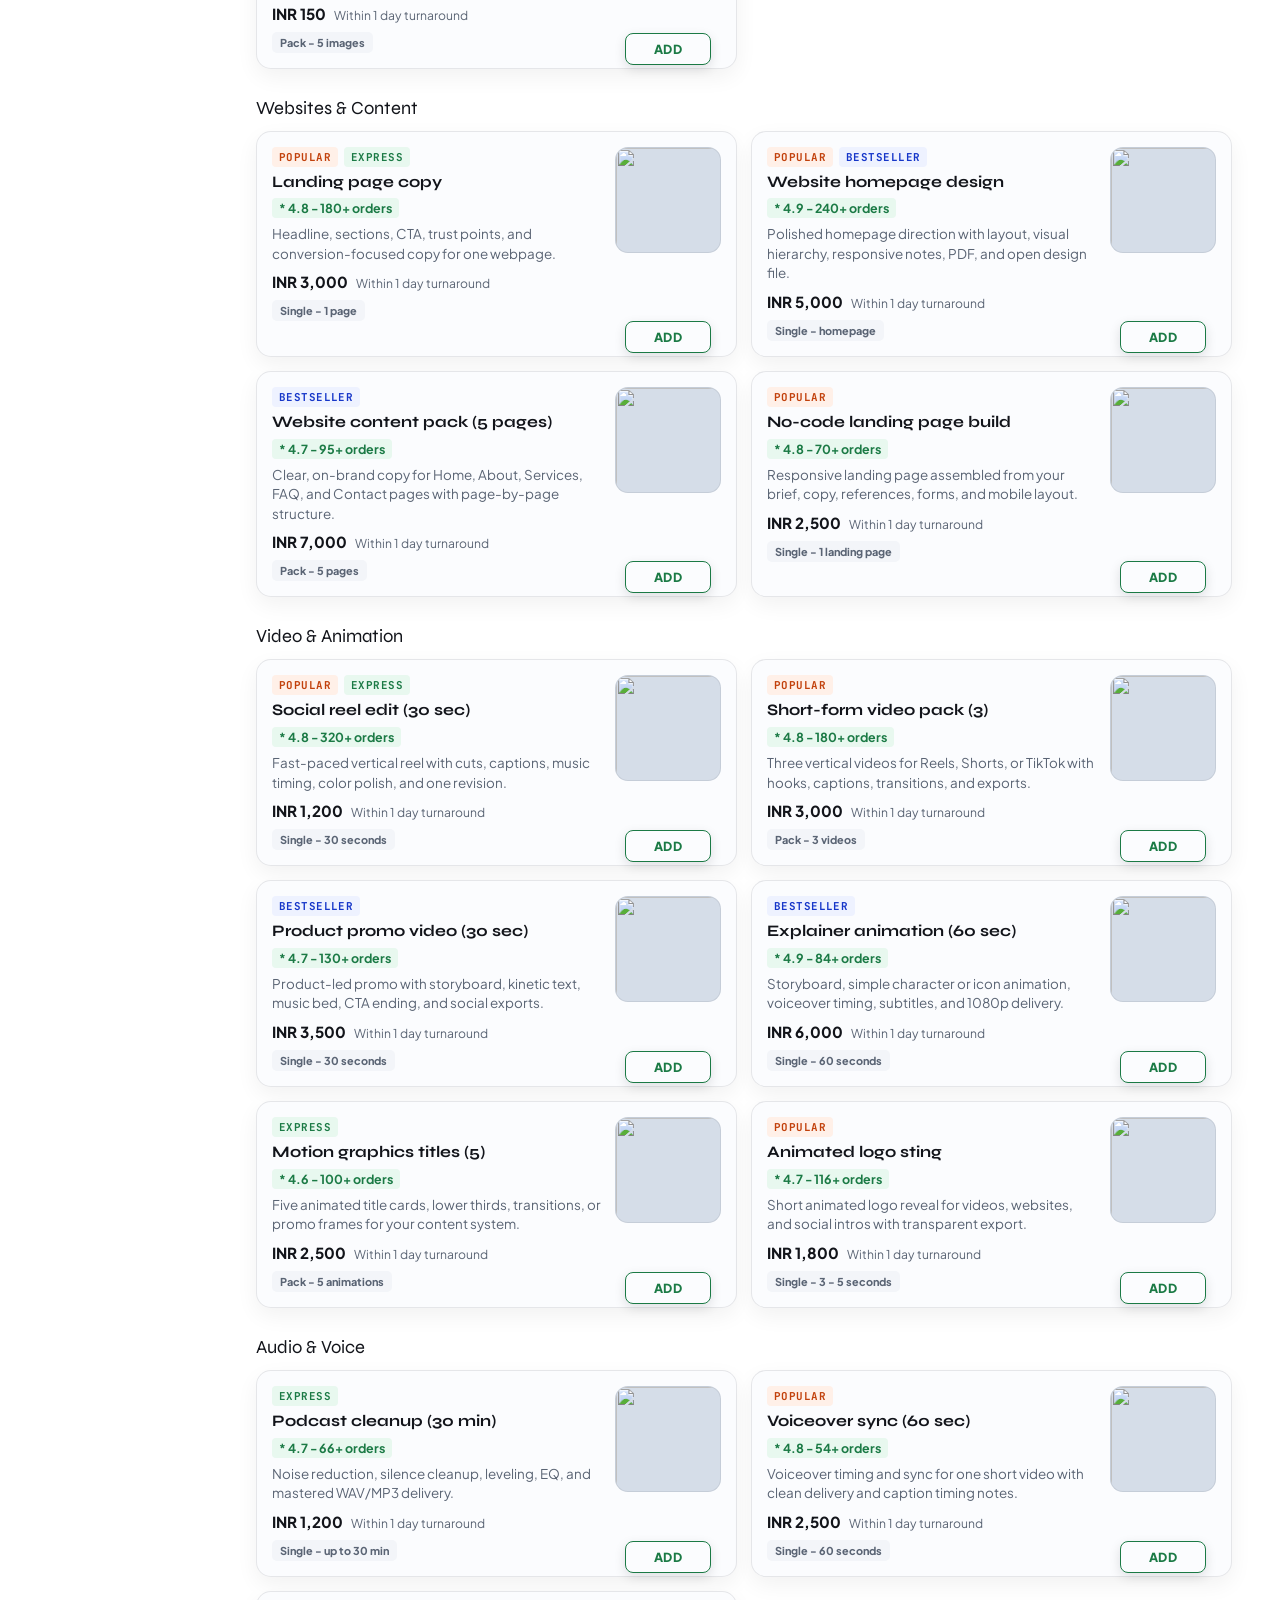
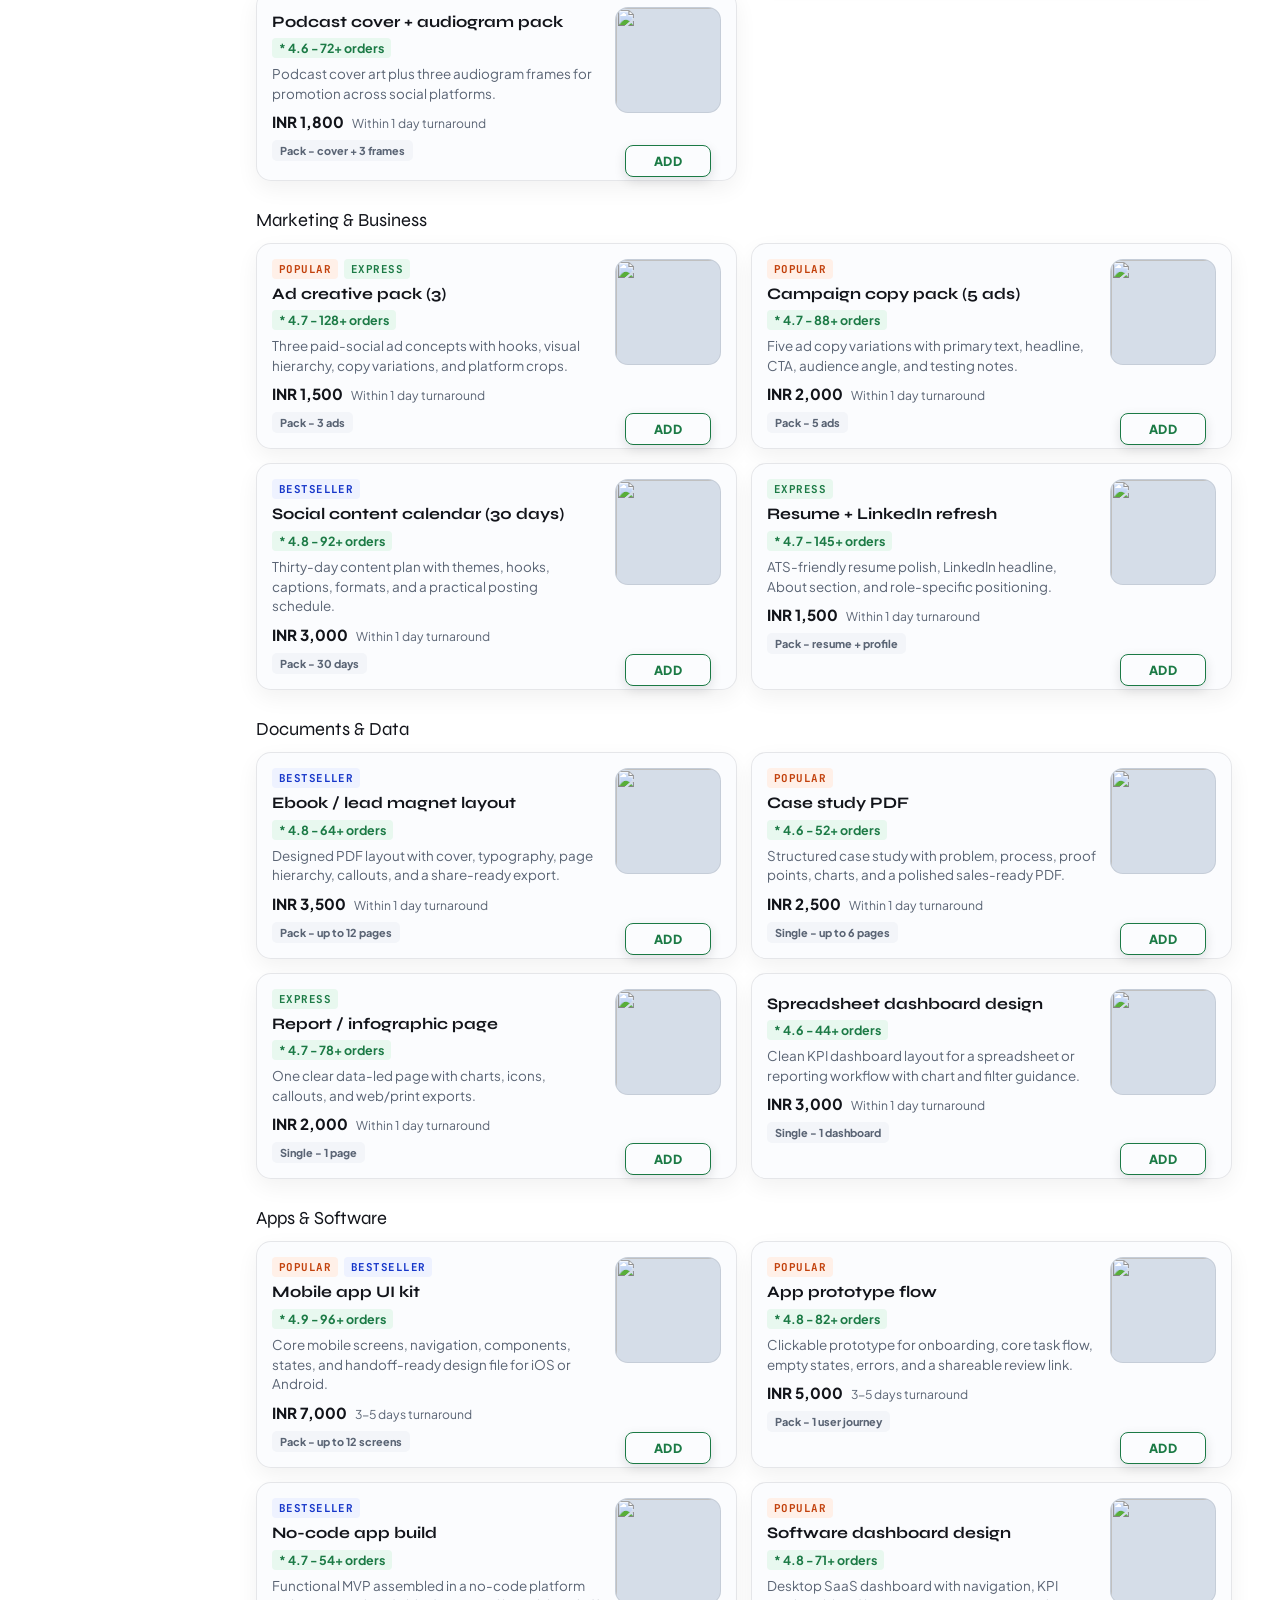
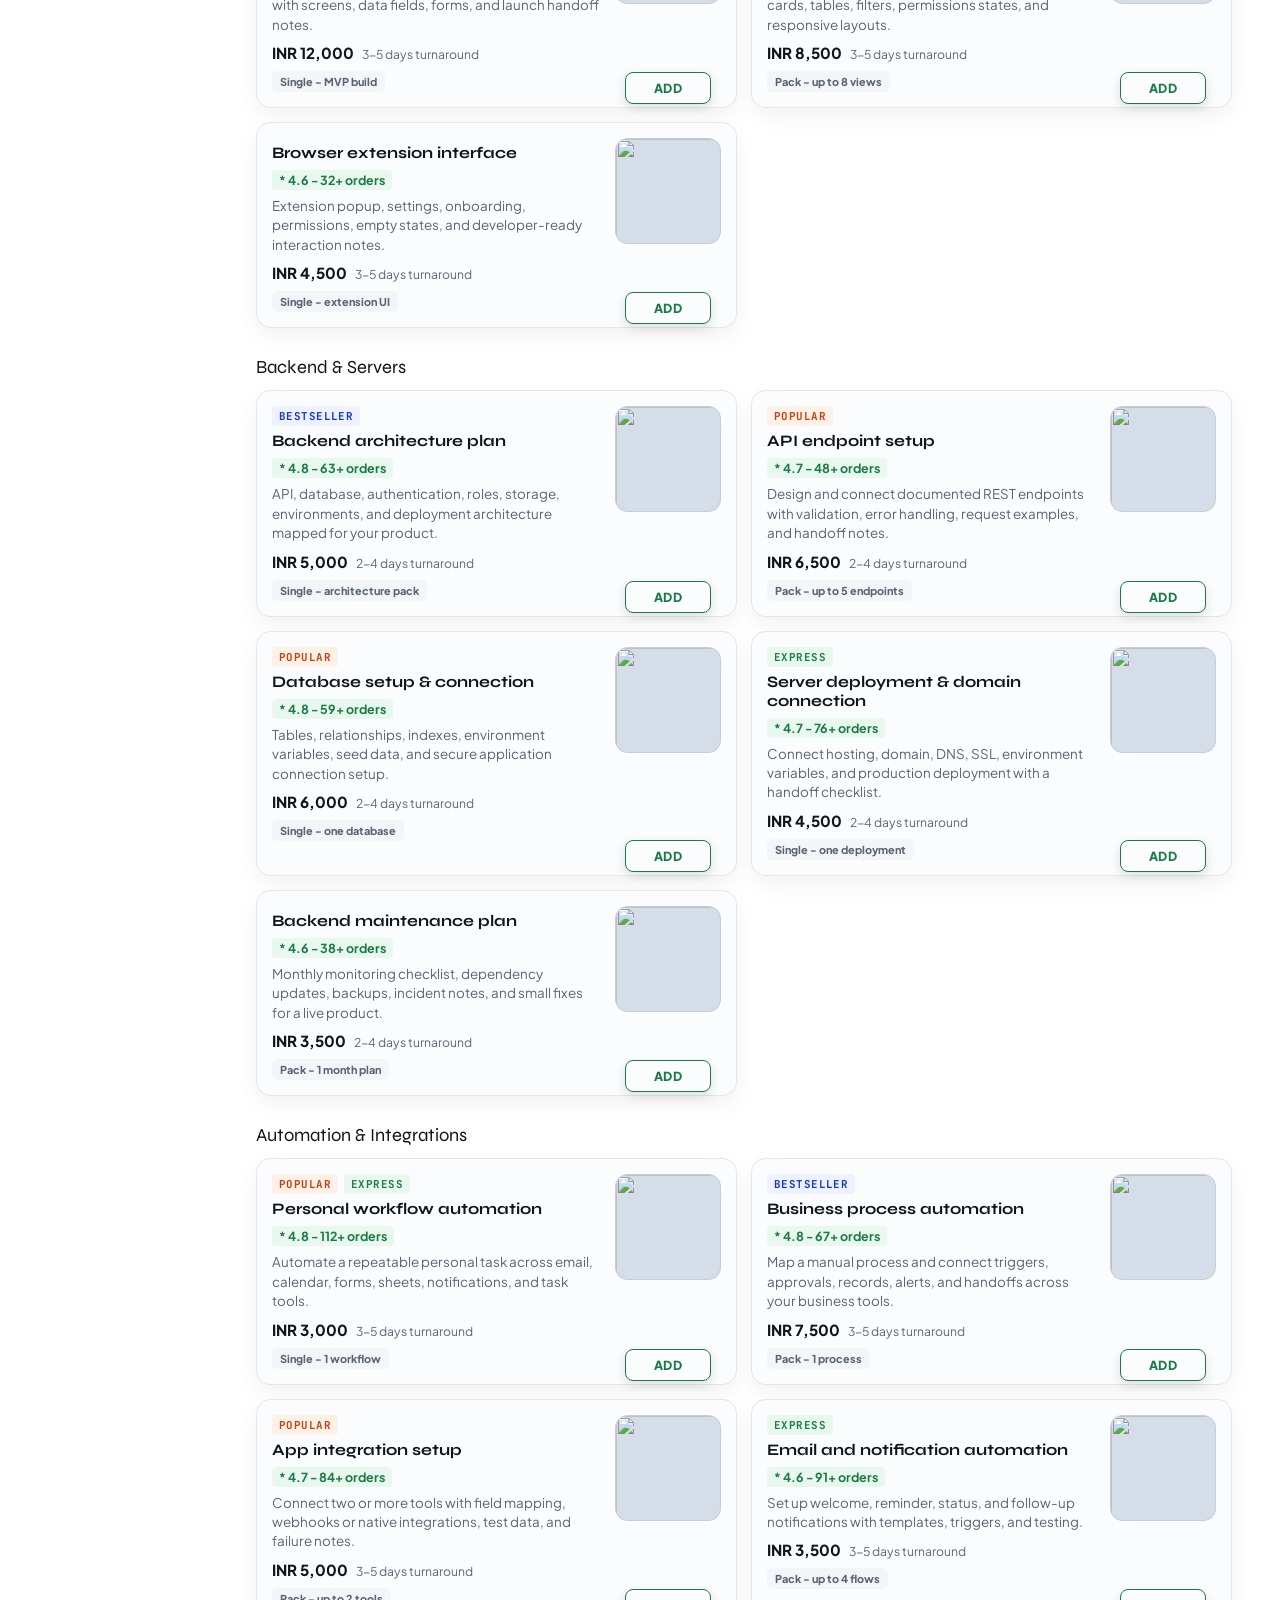
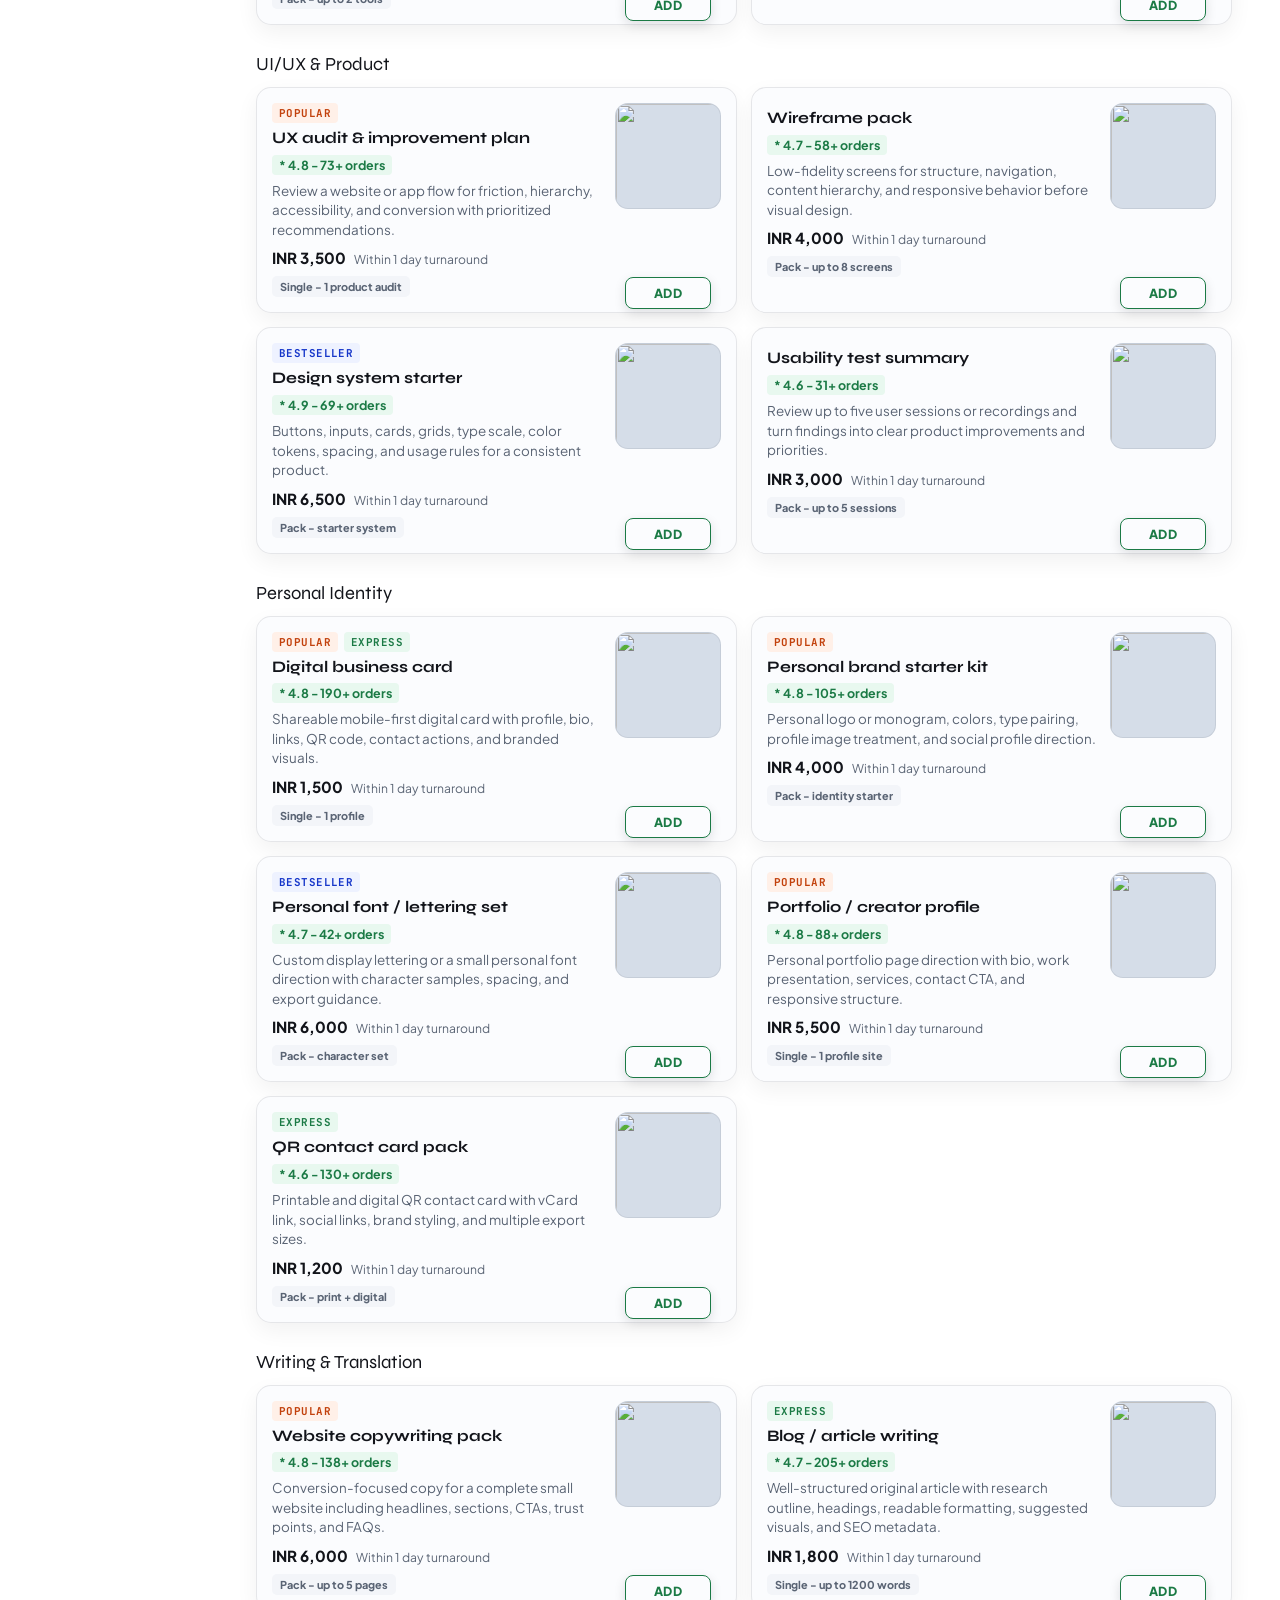
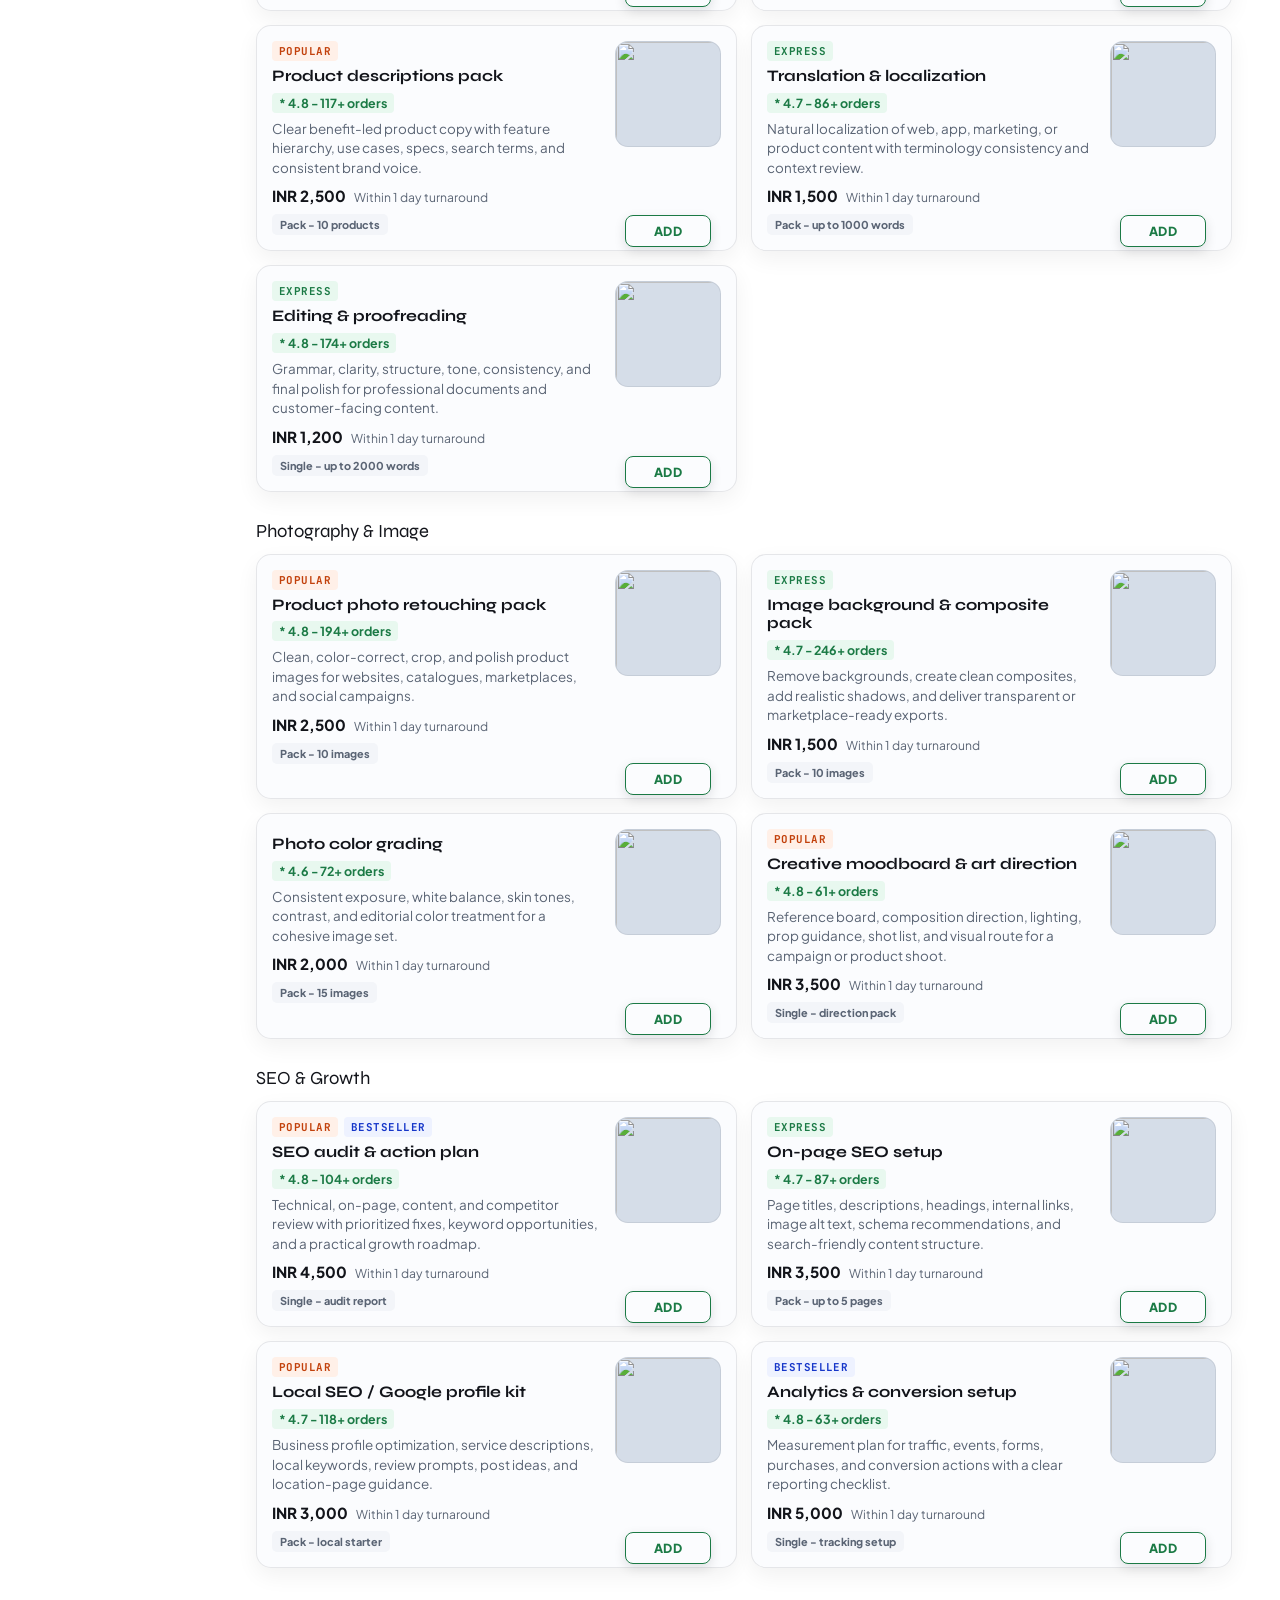
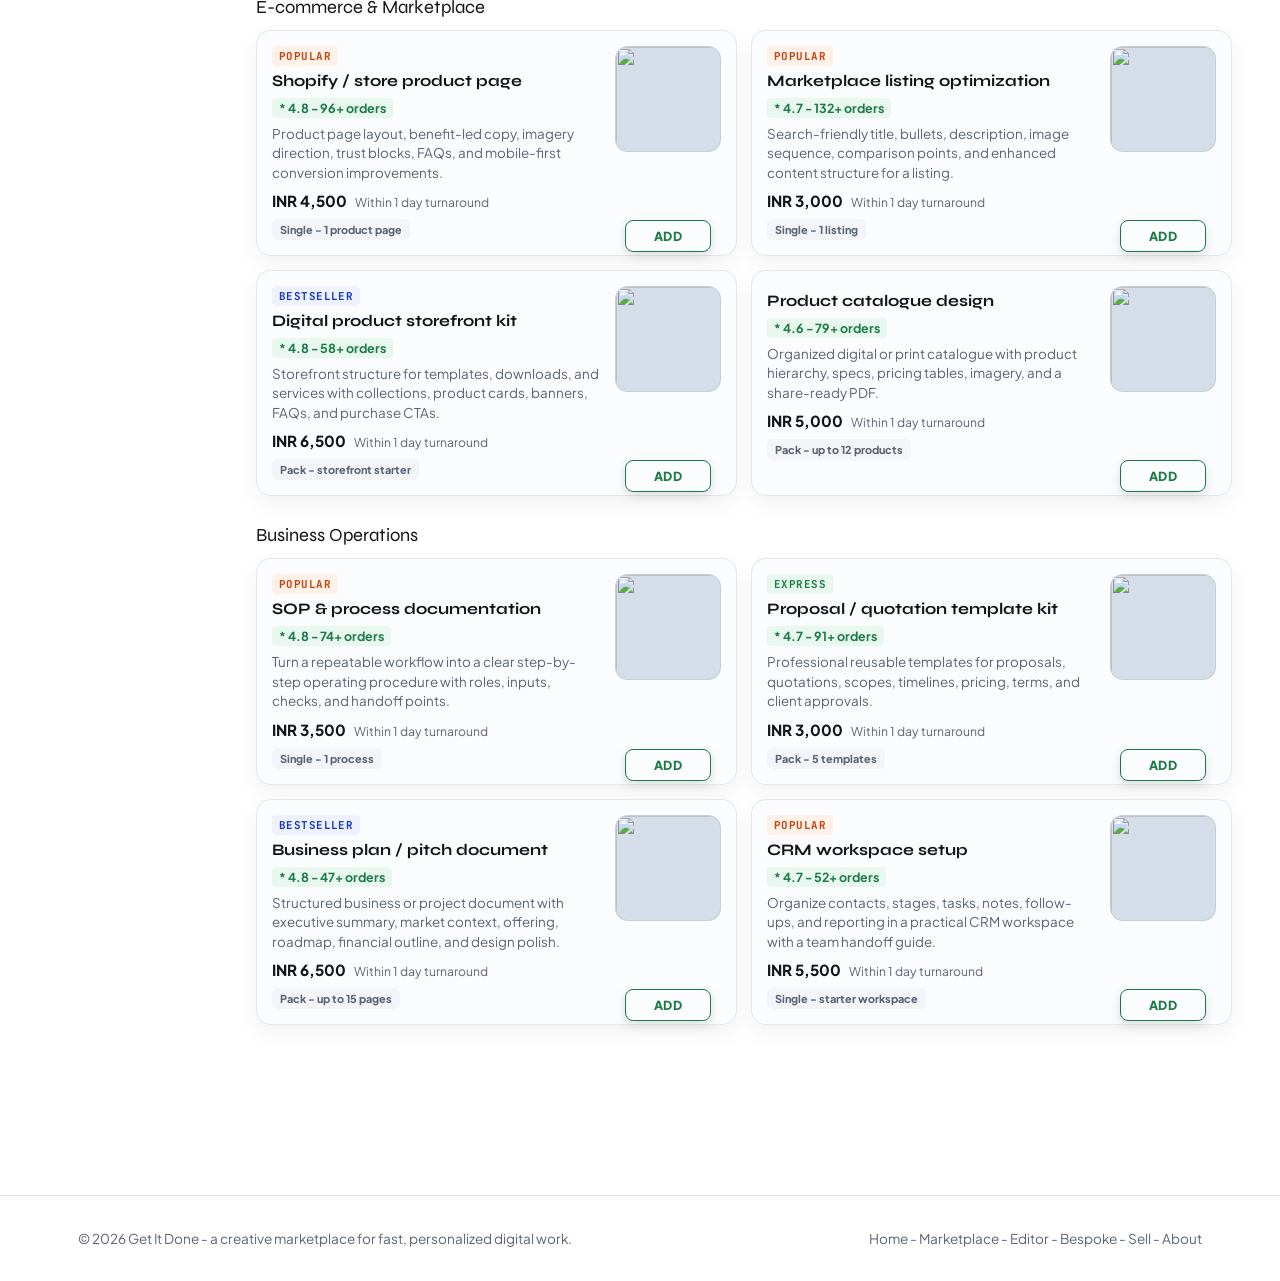
==== commit 414aad13: "Add one-day delivery rules and mobile app support" ====
--- a/index.html
+++ b/index.html
@@ -3,7 +3,15 @@
 <head>
 <meta charset="UTF-8">
 <meta name="viewport" content="width=device-width, initial-scale=1.0">
+<meta name="theme-color" content="#12141A">
+<meta name="mobile-web-app-capable" content="yes">
+<meta name="apple-mobile-web-app-capable" content="yes">
+<meta name="apple-mobile-web-app-status-bar-style" content="black-translucent">
+<meta name="apple-mobile-web-app-title" content="Get It Done">
 <title>Get It Done | Fast personalized digital work</title>
+<link rel="manifest" href="/manifest.webmanifest">
+<link rel="icon" href="/assets/app-icon.svg" type="image/svg+xml">
+<link rel="apple-touch-icon" href="/assets/app-icon.svg">
 <link rel="preconnect" href="https://fonts.googleapis.com">
 <link rel="preconnect" href="https://fonts.gstatic.com" crossorigin>
 <link href="https://fonts.googleapis.com/css2?family=JetBrains+Mono:wght@400;500;600&family=Plus+Jakarta+Sans:wght@400;500;600;700&family=Syne:wght@600;700;800&display=swap" rel="stylesheet">
@@ -817,6 +825,7 @@
     .trust-bar{gap:14px;font-size:0.68rem;}
   }
   @media(max-width:600px){
+    body{overflow-x:hidden;-webkit-text-size-adjust:100%;}
     .wrap{padding:0 16px;}
     .headbar{padding:12px 16px;}
     .logo{font-size:1.12rem;}
@@ -1079,7 +1088,7 @@
       <div class="market-stats">
         <div class="market-stat"><strong>16+</strong><span>ready-to-buy listings</span></div>
         <div class="market-stat"><strong>4.8/5</strong><span>average buyer rating</span></div>
-        <div class="market-stat"><strong>Today</strong><span>same-day Bespoke work</span></div>
+        <div class="market-stat"><strong>1 day</strong><span>standard creative delivery</span></div>
       </div>
     </div>
     <span class="eyebrow">The marketplace</span>
@@ -2452,6 +2461,12 @@
   });
 }
 
+function serviceTurnaround(service){
+  if(['Apps & Software','Automation & Integrations'].includes(service.cat)) return '3-5 days';
+  if(service.cat==='Backend & Servers') return '2-4 days';
+  return 'Within 1 day';
+}
+
 function renderServices(){
   const catsEl = document.getElementById('svcCats');
   const menuEl = document.getElementById('svcMenu');
@@ -2494,7 +2509,7 @@
             <h4>${s.title}</h4>
             <div class="svc-rating">â˜… ${s.rating.toFixed(1)}  -  ${s.orders}+ orders</div>
             <p class="svc-desc">${s.desc}</p>
-            <div><span class="svc-price">${formatMoney(s.price)}</span><span class="svc-eta">${s.eta} turnaround</span></div>
+            <div><span class="svc-price">${formatMoney(s.price)}</span><span class="svc-eta">${serviceTurnaround(s)} turnaround</span></div>
             <div class="svc-package">${s.packageLabel||'Custom brief  -  2 revisions included'}</div>
           </div>
           <div class="svc-media">
@@ -2511,7 +2526,7 @@
   pendingService = bespokeServices.find(s=>s.id===id);
   if(!pendingService) return;
   document.getElementById('svcModalTitle').textContent = pendingService.title;
-  document.getElementById('svcModalSub').textContent = `${formatMoney(pendingService.price)}  -  ${pendingService.eta}  -  Two revision rounds included; third revision quoted separately.`;
+  document.getElementById('svcModalSub').textContent = `${formatMoney(pendingService.price)}  -  ${serviceTurnaround(pendingService)}  -  Two revision rounds included; third revision quoted separately.`;
   document.getElementById('svcStyle').value = 'Clean and minimal';
   document.getElementById('svcNotes').value = '';
   document.getElementById('svcEmail').value = '';
@@ -2555,7 +2570,7 @@
   const referenceFiles = Array.from(document.getElementById('svcReferences').files || []);
   const canvaRequestId = createCanvaDraft ? 'draft_'+Date.now()+'_'+Math.random().toString(36).slice(2,8) : null;
   if(!email){ toast('Add an email so the designer knows where to send the draft'); document.getElementById('svcEmail').focus(); return; }
-  const metaParts = [pendingService.eta, 'Style: '+style, '2 revisions included'];
+  const metaParts = [serviceTurnaround(pendingService), 'Style: '+style, '2 revisions included'];
   if(email) metaParts.push(email);
   if(phone) metaParts.push(phone);
   if(notes) metaParts.push(notes.slice(0,60));
@@ -3050,6 +3065,9 @@
   const run=()=>{scan(document);scanTextNodes();fixQuantityControls();};if(document.readyState==='loading')document.addEventListener('DOMContentLoaded',run);else run();new MutationObserver(run).observe(document.documentElement,{subtree:true,childList:true,characterData:true});
 })();
 </script>
+<script>
+  if('serviceWorker' in navigator){window.addEventListener('load',()=>navigator.serviceWorker.register('/service-worker.js').catch(()=>{}));}
+</script>
 </body>
 </html>
 
